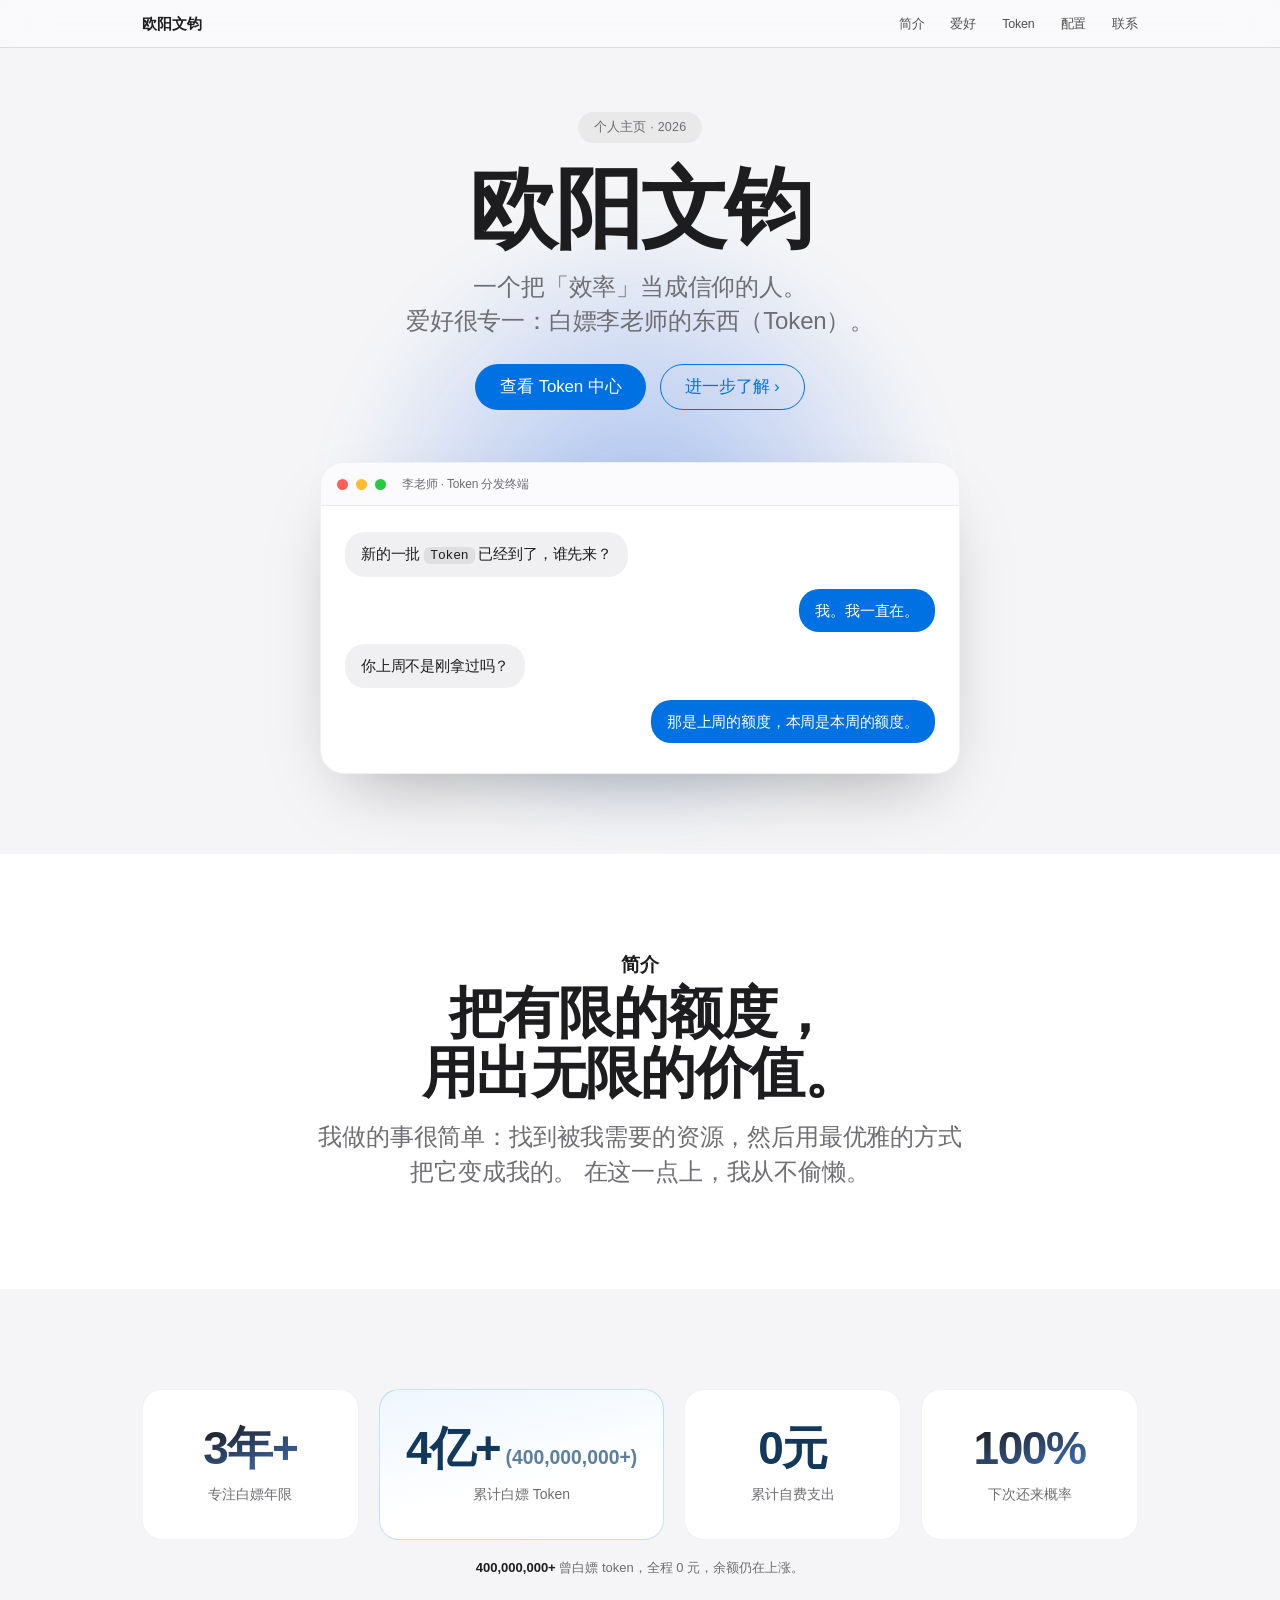
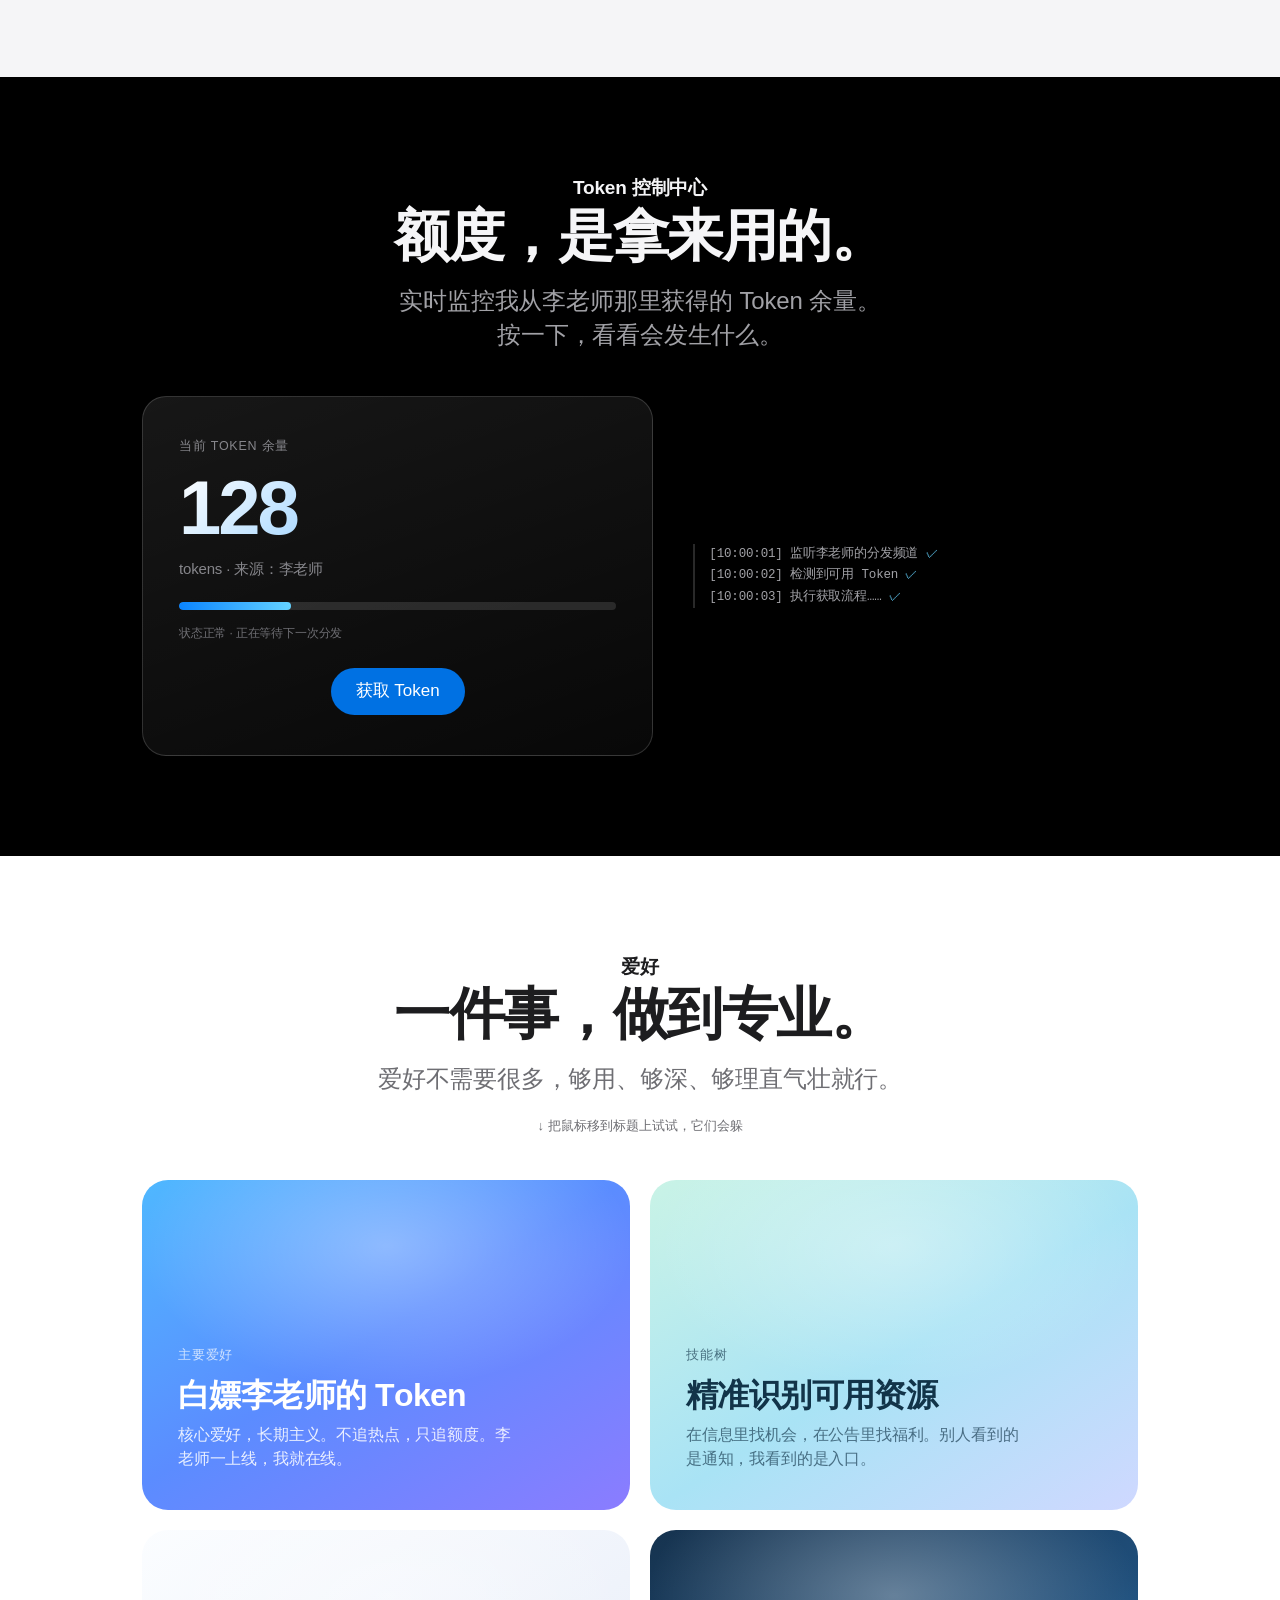
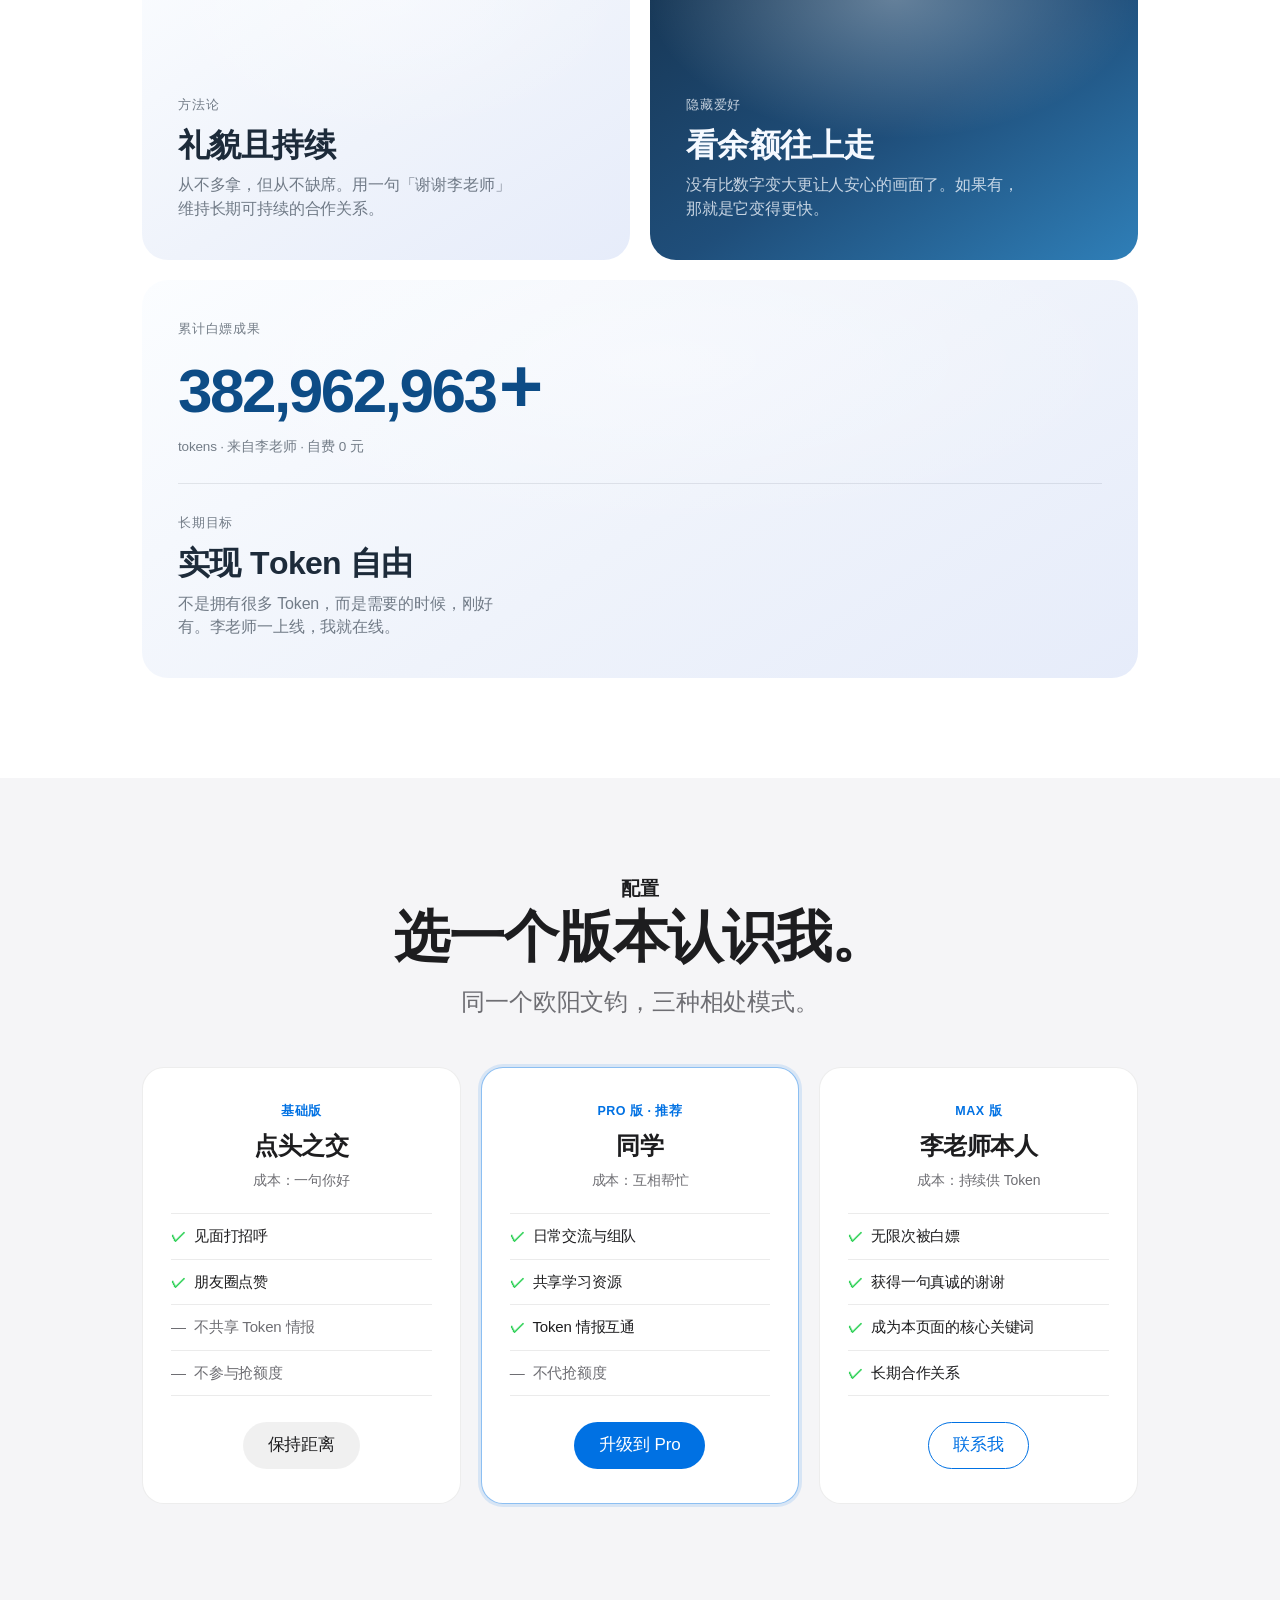
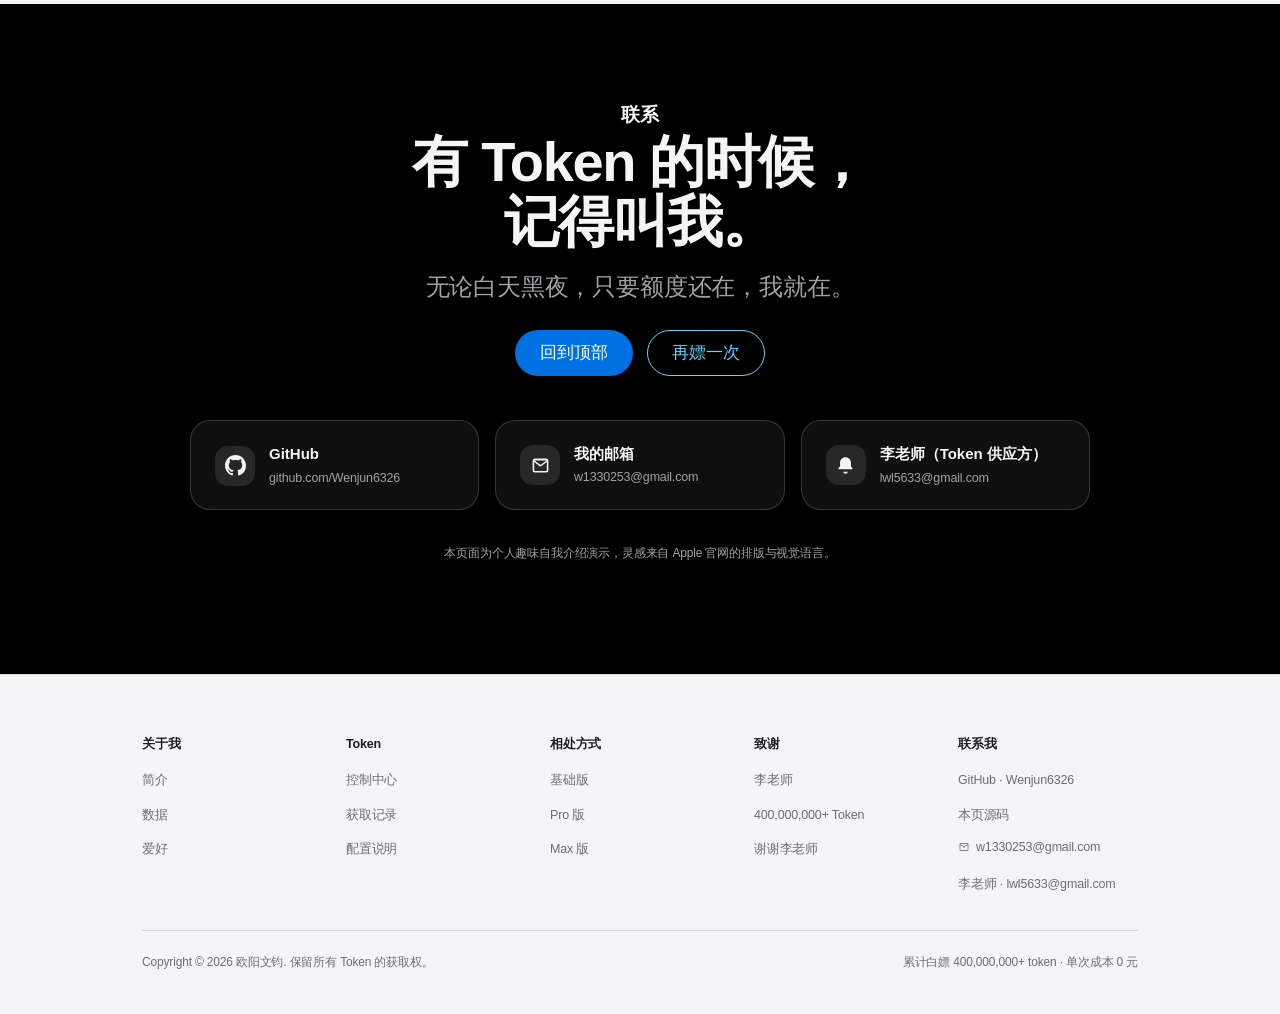
==== index.html @ 726acb56 "docs: 页脚补充本页源码链接" ====
<!DOCTYPE html>
<html lang="zh-CN">
<head>
<meta charset="UTF-8">
<meta name="viewport" content="width=device-width, initial-scale=1">
<meta name="theme-color" content="#000000">
<title>欧阳文钧 — 首页</title>
<style>
  :root{
    --ink:#1d1d1f;
    --ink-soft:#6e6e73;
    --paper:#fff;
    --paper-alt:#f5f5f7;
    --line:rgba(0,0,0,.12);
    --line-dark:rgba(255,255,255,.16);
    --accent:#0071e3;
    --accent-hover:#0077ed;
    --w:1040px;
    --ease:cubic-bezier(.22,.61,.36,1);
  }

  *{box-sizing:border-box;}
  html{-webkit-text-size-adjust:100%;scroll-behavior:smooth;scroll-padding-top:56px;}
  body{
    margin:0;
    background:var(--paper);
    color:var(--ink);
    font-family:-apple-system,BlinkMacSystemFont,"SF Pro Display","SF Pro Text","Helvetica Neue",
                "PingFang SC","Hiragino Sans GB","Microsoft YaHei",Arial,sans-serif;
    font-size:17px;
    line-height:1.5;
    letter-spacing:-.01em;
    -webkit-font-smoothing:antialiased;
    overflow-x:hidden;
  }
  img{max-width:100%;display:block;}
  a{color:inherit;text-decoration:none;}
  button{font:inherit;}

  /* ============ 导航 ============ */
  #nav{
    position:fixed;inset:0 0 auto 0;height:48px;z-index:80;
    background:rgba(251,251,253,.72);
    backdrop-filter:saturate(180%) blur(20px);
    -webkit-backdrop-filter:saturate(180%) blur(20px);
    border-bottom:1px solid var(--line);
  }
  #nav .inner{
    max-width:var(--w);height:48px;margin:0 auto;padding:0 22px;
    display:flex;align-items:center;gap:28px;
  }
  #nav .brand{font-size:15px;font-weight:600;letter-spacing:.01em;white-space:nowrap;}
  #nav .links{display:flex;gap:26px;margin-left:auto;}
  #nav .links a{
    font-size:12.5px;color:rgba(0,0,0,.8);opacity:.85;
    transition:color .3s var(--ease),opacity .3s var(--ease);
  }
  #nav .links a:hover{color:var(--accent);opacity:1;}
  @media (max-width:734px){ #nav .links{display:none;} }

  /* ============ 通用版式 ============ */
  .wrap{max-width:var(--w);margin:0 auto;padding:0 22px;}
  section{padding:100px 0;}
  .center{text-align:center;}
  .eyebrow{
    font-size:19px;font-weight:600;line-height:1.2;
    color:var(--ink);margin:0 0 6px;
  }
  h1.big{
    font-size:clamp(48px,9.5vw,88px);
    line-height:1.04;font-weight:700;letter-spacing:-.03em;
    margin:0 0 16px;
  }
  h2.big{
    font-size:clamp(32px,5vw,56px);
    line-height:1.07;font-weight:700;letter-spacing:-.025em;
    margin:0 0 18px;
  }
  h3.mid{
    font-size:clamp(24px,3.2vw,32px);
    line-height:1.15;font-weight:700;letter-spacing:-.02em;margin:0 0 12px;
  }
  .lead{font-size:clamp(19px,2.2vw,24px);line-height:1.42;color:var(--ink-soft);margin:0 auto;max-width:660px;font-weight:400;}
  .body-copy{font-size:17px;color:var(--ink-soft);max-width:660px;margin:0 auto;}
  .small{font-size:12px;color:var(--ink-soft);}

  .dark{
    background:#000;color:#f5f5f7;
  }
  .dark .lead,.dark .body-copy,.dark .small{color:#a1a1a6;}
  .dark .eyebrow{color:#f5f5f7;}

  /* ============ 按钮 ============ */
  .btns{display:flex;gap:14px;justify-content:center;flex-wrap:wrap;margin-top:26px;}
  .btn{
    display:inline-block;border-radius:980px;padding:12px 24px;
    font-size:17px;line-height:1.18;cursor:pointer;border:1px solid transparent;
    transition:background .3s var(--ease),color .3s var(--ease),border-color .3s var(--ease),transform .2s var(--ease);
  }
  .btn:active{transform:scale(.97);}
  .btn-solid{background:var(--accent);color:#fff;}
  .btn-solid:hover{background:var(--accent-hover);}
  .btn-ghost{background:transparent;color:var(--accent);border-color:var(--accent);}
  .btn-ghost:hover{background:var(--accent);color:#fff;}
  .btn-quiet{background:rgba(0,0,0,.06);color:var(--ink);}
  .btn-quiet:hover{background:rgba(0,0,0,.1);}

  .link-more{
    display:inline-flex;align-items:center;gap:6px;
    color:var(--accent);font-size:17px;margin-top:6px;
  }
  .link-more::after{content:"›";font-size:20px;line-height:1;transition:transform .3s var(--ease);}
  .link-more:hover{text-decoration:underline;}
  .link-more:hover::after{transform:translateX(4px);}

  /* ============ 首屏 ============ */
  #hero{
    padding:112px 0 0;background:var(--paper-alt);overflow:hidden;
  }
  #hero .stage{position:relative;padding-bottom:0;}
  #hero .orb{
    position:absolute;left:50%;top:62%;width:min(920px,135vw);aspect-ratio:1;
    transform:translate(-50%,-50%);pointer-events:none;
    background:
      radial-gradient(closest-side,rgba(0,113,227,.22),rgba(0,113,227,0) 68%),
      radial-gradient(closest-side,rgba(94,92,230,.18),rgba(94,92,230,0) 66%);
    filter:blur(22px);
    animation:drift 20s var(--ease) infinite alternate;
  }
  @keyframes drift{from{transform:translate(-50%,-50%) scale(1);}to{transform:translate(-45%,-56%) scale(1.14);}}
  #hero .stage > *:not(.orb){position:relative;}
  .name-tag{
    display:inline-block;border-radius:980px;padding:6px 16px;
    background:rgba(0,0,0,.05);color:var(--ink-soft);
    font-size:12.5px;letter-spacing:.02em;margin-bottom:20px;font-weight:500;
  }
  .token-pill{
    display:inline-flex;align-items:center;gap:8px;
    margin:0 0 30px;padding:8px 18px;border-radius:980px;
    background:rgba(0,0,0,.05);font-size:14px;color:var(--ink-soft);
  }
  .token-pill .dot{
    width:8px;height:8px;border-radius:50%;background:#30d158;
    box-shadow:0 0 0 4px rgba(48,209,88,.18);
  }
  #hero .device{
    max-width:640px;margin:52px auto 0;
  }
  .card{
    border-radius:24px;background:#fff;border:1px solid rgba(0,0,0,.06);
    box-shadow:0 30px 70px -30px rgba(0,0,0,.35);
    overflow:hidden;
  }
  .card .bar{
    display:flex;align-items:center;gap:8px;padding:12px 16px;
    border-bottom:1px solid rgba(0,0,0,.07);background:#fbfbfd;
  }
  .card .bar i{width:11px;height:11px;border-radius:50%;background:#e2e2e6;display:block;}
  .card .bar i:nth-child(1){background:#ff5f57;}
  .card .bar i:nth-child(2){background:#febc2e;}
  .card .bar i:nth-child(3){background:#28c840;}
  .card .bar span{margin-left:8px;font-size:12px;color:var(--ink-soft);}
  .card .body{padding:26px 24px 30px;min-height:190px;}
  .chat{display:flex;flex-direction:column;gap:12px;}
  .bubble{
    align-self:flex-start;max-width:82%;padding:11px 16px;border-radius:20px;
    background:#f0f0f3;font-size:15px;line-height:1.42;
  }
  .bubble.me{align-self:flex-end;background:var(--accent);color:#fff;}
  .bubble code{
    font-family:"SF Mono",ui-monospace,Menlo,Consolas,monospace;font-size:13px;
    background:rgba(0,0,0,.07);padding:1px 6px;border-radius:6px;
  }

  /* ============ 数据 ============ */
  #stats{background:var(--paper-alt);}
  .grid{display:grid;gap:20px;}
  .grid.g4{grid-template-columns:repeat(4,1fr);}
  .grid.g3{grid-template-columns:repeat(3,1fr);}
  .stat{
    background:#fff;border-radius:20px;padding:34px 26px;text-align:center;
    border:1px solid rgba(0,0,0,.05);
  }
  .stat b{
    display:block;font-size:clamp(34px,4.6vw,46px);line-height:1.05;white-space:nowrap;
    font-weight:700;letter-spacing:-.03em;margin-bottom:12px;
  }
  /* 单色：保证被拆分字符后依然可见 */
  .stat b.has-alt{color:#12385c;}
  .stat b.deep{color:#12385c;}
  .stat b em{font-size:.42em;font-style:normal;font-weight:600;color:#5c7f9e;letter-spacing:0;}
  /* 渐变文字：渐变必须落在真正承载文字的盒子上 */
  .stat b.grad{
    background:linear-gradient(160deg,#1d1d1f 15%,#3f6fb5 85%);
    -webkit-background-clip:text;background-clip:text;color:transparent;
  }
  .stat b.grad .magnet.ch{background:inherit;background-clip:inherit;-webkit-background-clip:inherit;}
  /* 重点数据卡：淡蓝底强调，呼应 Apple 的推荐位处理 */
  .stat.accent{
    background:linear-gradient(168deg,#eef6ff,#ffffff 62%);
    border-color:rgba(0,113,227,.2);
  }
  .stat .sub{display:block;font-size:12px;color:#8a9099;margin-top:7px;letter-spacing:0;}
  .stat span{font-size:14px;color:var(--ink-soft);letter-spacing:0;display:block;white-space:nowrap;}

  /* ============ Token 控制中心 ============ */
  #tokens{background:#000;color:#f5f5f7;}
  .token-board{
    display:grid;grid-template-columns:1.15fr 1fr;gap:40px;align-items:center;
    margin-top:44px;
  }
  .display{
    border-radius:24px;padding:40px 36px;
    background:linear-gradient(160deg,rgba(255,255,255,.09),rgba(255,255,255,.03));
    border:1px solid var(--line-dark);
    backdrop-filter:blur(12px);-webkit-backdrop-filter:blur(12px);
  }
  .display .label{font-size:12.5px;color:#86868b;letter-spacing:.06em;text-transform:uppercase;margin-bottom:14px;}
  .display .value{
    font-size:clamp(52px,8vw,76px);font-weight:700;line-height:1;letter-spacing:-.04em;
    font-variant-numeric:tabular-nums;
    background:linear-gradient(135deg,#fff,#7cc4ff 60%,#0a84ff);
    -webkit-background-clip:text;background-clip:text;color:transparent;
    transition:transform .25s var(--ease);
  }
  .display .value.pop{transform:scale(1.06);}
  .display .unit{font-size:15px;color:#86868b;margin-top:12px;}
  .meter{
    margin-top:22px;height:8px;border-radius:99px;background:rgba(255,255,255,.12);overflow:hidden;
  }
  .meter i{
    display:block;height:100%;width:62%;border-radius:99px;
    background:linear-gradient(90deg,#0a84ff,#64d2ff);
    transition:width .6s var(--ease);
  }
  .display .note{font-size:12px;color:#6e6e73;margin-top:14px;}
  .console{display:flex;flex-direction:column;gap:12px;}
  .log{
    font-family:"SF Mono",ui-monospace,Menlo,Consolas,monospace;
    font-size:12.5px;line-height:1.7;color:#a1a1a6;
    border-left:2px solid rgba(255,255,255,.16);padding-left:14px;
  }
  .log b{color:#64d2ff;font-weight:500;}
  #getToken{margin-top:26px;}

  /* ============ 爱好网格 ============ */
  .tiles{display:grid;grid-template-columns:repeat(2,1fr);gap:20px;margin-top:44px;}
  .tile{
    border-radius:26px;padding:40px 36px;min-height:330px;
    display:flex;flex-direction:column;justify-content:flex-end;
    position:relative;overflow:hidden;
    transition:transform .6s var(--ease),box-shadow .6s var(--ease),filter .6s var(--ease);
  }
  /* 柔光层：让渐变有空气感 */
  .tile::before{
    content:"";position:absolute;inset:-40% -20% auto -20%;height:120%;
    background:radial-gradient(closest-side,rgba(255,255,255,.65),rgba(255,255,255,0) 72%);
    opacity:.5;pointer-events:none;transition:opacity .6s var(--ease),transform .8s var(--ease);
  }
  .tile:hover{transform:translateY(-8px);box-shadow:0 30px 66px -36px rgba(0,0,0,.42);}
  .tile:hover::before{opacity:.78;transform:translateY(-4%) scale(1.05);}
  .tile > *{position:relative;z-index:1;}
  .tile .k{font-size:12.5px;letter-spacing:.06em;text-transform:uppercase;opacity:.72;margin-bottom:12px;}
  .tile p{margin:0;font-size:16px;line-height:1.45;opacity:.86;max-width:38ch;}
  .tile h3{margin-bottom:10px;}
  .tile.wide{grid-column:span 2;min-height:360px;}
  .wide-top{margin-bottom:30px;padding-bottom:26px;border-bottom:1px solid rgba(29,43,58,.1);}
  .w-label{font-size:12.5px;letter-spacing:.06em;text-transform:uppercase;opacity:.6;margin-bottom:10px;}
  .w-value{
    position:relative;
    font-size:clamp(40px,6vw,62px);font-weight:700;line-height:1.1;letter-spacing:-.04em;
    color:#0d4c86;
  }
  .w-value .digits{display:inline-block;white-space:nowrap;font-variant-numeric:tabular-nums;}
  .w-value em{font-size:.5em;font-style:normal;font-weight:600;color:#4a7fae;}
  .w-plus{
    display:inline-block;white-space:nowrap;
    margin-left:.05em;font-size:1.22em;line-height:1;
    transform-origin:50% 55%;will-change:transform,color;
  }
  /* 数字背后的蓝色渐变光晕 */
  .w-glow{
    position:absolute;left:73%;top:55%;width:500px;height:500px;z-index:-1;
    margin:-250px 0 0 -250px;border-radius:50%;pointer-events:none;opacity:0;
    background:radial-gradient(closest-side,rgba(10,132,255,.65),rgba(80,180,255,.28) 44%,rgba(120,200,255,0) 74%);
    filter:blur(9px);
  }
  .w-glow.on{animation:wGlow 1.5s var(--ease) forwards;}
  @keyframes wGlow{
    0%  {opacity:0;   transform:scale(.35);}
    30% {opacity:.95; transform:scale(1.04);}
    100%{opacity:0;   transform:scale(1.5);}
  }
  /* “+” 先着重放大，再回落 */
  .w-plus.pop{animation:wPop 1.15s cubic-bezier(.2,.9,.25,1) forwards;}
  @keyframes wPop{
    0%  {transform:scale(1)    rotate(0deg);  color:#0d4c86;}
    26% {transform:scale(1.78) rotate(7deg);  color:#0071e3;}
    58% {transform:scale(1.56) rotate(5deg);  color:#0071e3;}
    100%{transform:scale(1)    rotate(0deg);  color:#0d4c86;}
  }
  .w-unit{font-size:13.5px;opacity:.6;margin-top:12px;}

  /* 清新渐变：天空蓝 / 薄荷 / 晨雾 / 深海 */
  .t1{background:linear-gradient(148deg,#4fb8ff 0%,#5b8cff 48%,#8b7cff 100%);color:#fff;}
  .t2{background:linear-gradient(148deg,#c9f3e6 0%,#a9e3f5 52%,#cfd8ff 100%);color:#123449;}
  .t2 .k,.t2 p{opacity:.66;}
  .t3{background:linear-gradient(148deg,#fbfdff 0%,#eff3fb 55%,#e6ecfa 100%);color:#1d2b3a;}
  .t3 .k,.t3 p{opacity:.6;}
  .t4{background:linear-gradient(148deg,#16334f 0%,#1f4e7a 55%,#2f7fb8 100%);color:#f5f9ff;}
  .t4 .k,.t4 p{opacity:.78;}
  @media (max-width:834px){ .tiles{grid-template-columns:1fr;} .tile.wide{grid-column:span 1;} }

  /* ============ 文字磁吸交互 ============ */
  .magnet{
    display:inline-block;
    transition:transform .55s cubic-bezier(.18,.85,.28,1);
    will-change:transform;cursor:default;
  }
  .magnet.ch{
    display:inline-block;
    transition:transform .6s cubic-bezier(.2,.9,.3,1),color .3s var(--ease);
  }
  .magnet.ch.live{transition:transform .12s linear,color .3s var(--ease);}
  .magnet.ch.near{color:#0a84ff;text-shadow:0 0 22px rgba(10,132,255,.28);}
  .tile h3 .magnet.ch.near{color:inherit;text-shadow:0 2px 14px rgba(255,255,255,.5);}
  .stat b .magnet{display:inline-block;}
  .stat:hover{transform:translateY(-6px);}
  .stat{transition:transform .6s var(--ease),box-shadow .6s var(--ease);}
  .stat:hover{box-shadow:0 24px 50px -34px rgba(0,0,0,.36);}
  .stats-note{
    margin:18px 0 0;font-size:13px;color:var(--ink-soft);letter-spacing:0;
  }
  .stats-note b{color:var(--ink);font-weight:600;}
  .hint{
    margin:20px 0 0;font-size:13px;color:var(--ink-soft);opacity:.85;letter-spacing:0;
  }

  /* ============ 配置 / 规格 ============ */
  .model-grid{display:grid;grid-template-columns:repeat(3,1fr);gap:20px;margin-top:48px;}
  .model{
    background:#fff;border-radius:22px;padding:34px 28px;text-align:center;
    border:1px solid rgba(0,0,0,.07);
    transition:transform .45s var(--ease),box-shadow .45s var(--ease),border-color .45s var(--ease);
  }
  .model:hover{transform:translateY(-6px);box-shadow:0 30px 60px -34px rgba(0,0,0,.4);}
  .model.best{border-color:rgba(0,113,227,.45);box-shadow:0 0 0 3px rgba(0,113,227,.12);}
  .model .tagline{font-size:12.5px;color:var(--accent);font-weight:600;letter-spacing:.04em;text-transform:uppercase;margin-bottom:8px;}
  .model h3{font-size:24px;font-weight:700;letter-spacing:-.02em;margin:0 0 6px;}
  .model .price{font-size:14px;color:var(--ink-soft);margin-bottom:22px;}
  .model ul{list-style:none;margin:0 0 26px;padding:0;text-align:left;}
  .model li{
    font-size:15px;padding:11px 0;border-top:1px solid rgba(0,0,0,.08);color:var(--ink);
  }
  .model li:last-child{border-bottom:1px solid rgba(0,0,0,.08);}
  .model li.ok::before{content:"✓";color:#30d158;font-weight:700;margin-right:8px;}
  .model li.no{color:var(--ink-soft);}
  .model li.no::before{content:"—";margin-right:8px;color:var(--ink-soft);}
  @media (max-width:834px){
    .model-grid{grid-template-columns:1fr;}
    .grid.g4{grid-template-columns:repeat(2,1fr);}
    .grid.g3{grid-template-columns:1fr;}
    .token-board{grid-template-columns:1fr;}
  }
  @media (max-width:430px){
    .stat{padding:26px 14px;}
    .stat b{white-space:normal;font-size:clamp(28px,9vw,38px);}
    .stat b em{font-size:.5em;}
    .stat span{font-size:13px;white-space:normal;}
    .wide-top .w-value{font-size:34px;}
  }

  /* ============ 联系方式卡片 ============ */
  .contacts{
    display:grid;grid-template-columns:repeat(3,1fr);gap:16px;
    max-width:900px;margin:44px auto 0;
  }
  .c-card{
    display:flex;align-items:center;gap:14px;text-align:left;
    padding:22px 24px;border-radius:20px;
    background:rgba(255,255,255,.06);
    border:1px solid var(--line-dark);
    backdrop-filter:blur(12px);-webkit-backdrop-filter:blur(12px);
    transition:background .4s var(--ease),border-color .4s var(--ease),transform .4s var(--ease);
  }
  .c-card:hover{
    background:rgba(255,255,255,.11);border-color:rgba(100,210,255,.5);transform:translateY(-4px);
  }
  .c-card .ico{
    flex:0 0 40px;width:40px;height:40px;border-radius:13px;
    display:flex;align-items:center;justify-content:center;
    background:rgba(255,255,255,.1);
  }
  .c-card .ico svg{width:21px;height:21px;fill:#f5f5f7;}
  .c-card .txt{min-width:0;}
  .c-card .txt strong{display:block;font-size:15px;font-weight:600;color:#f5f5f7;letter-spacing:0;}
  .c-card .txt small{
    display:block;font-size:12.5px;color:#a1a1a6;margin-top:3px;
    overflow:hidden;text-overflow:ellipsis;white-space:nowrap;
  }
  @media (max-width:834px){ .contacts{grid-template-columns:1fr;} }

  /* ============ 页脚 ============ */
  footer{background:var(--paper-alt);padding:60px 0 44px;border-top:1px solid var(--line);}
  .foot-links{
    display:grid;grid-template-columns:repeat(5,1fr);gap:24px;
    padding-bottom:26px;border-bottom:1px solid var(--line);
  }
  .foot-links h4{font-size:12.5px;font-weight:600;margin:0 0 12px;color:var(--ink);}
  .foot-links ul{list-style:none;margin:0;padding:0;}
  .foot-links li{margin-bottom:9px;}
  .foot-links a{font-size:12.5px;color:var(--ink-soft);transition:color .25s var(--ease);}
  .foot-links a:hover{color:var(--accent);text-decoration:underline;}
  .mail-inline{
    display:inline-flex;align-items:center;gap:6px;white-space:nowrap;
  }
  .mail-inline .mi{
    width:12px;height:12px;flex:none;fill:currentColor;opacity:.85;
  }
  .foot-note{
    display:flex;justify-content:space-between;gap:16px;flex-wrap:wrap;
    padding-top:22px;font-size:12px;color:var(--ink-soft);
  }
  @media (max-width:900px){ .foot-links{grid-template-columns:repeat(2,1fr);} }

  /* ============ 滚动进场 ============ */
  .reveal{opacity:0;transform:translateY(28px);}
  .reveal.in{
    opacity:1;transform:none;
    transition:opacity .9s var(--ease),transform .9s var(--ease);
  }
  .reveal.d1.in{transition-delay:.08s;}
  .reveal.d2.in{transition-delay:.16s;}
  .reveal.d3.in{transition-delay:.24s;}

  @media (prefers-reduced-motion:reduce){
    .reveal{opacity:1 !important;transform:none !important;}
    #hero .orb{animation:none;}
    html{scroll-behavior:auto;}
  }
</style>
</head>
<body>

<nav id="nav">
  <div class="inner">
    <span class="brand">欧阳文钧</span>
    <div class="links">
      <a href="#intro">简介</a>
      <a href="#hobby">爱好</a>
      <a href="#tokens">Token</a>
      <a href="#models">配置</a>
      <a href="#contact">联系</a>
    </div>
  </div>
</nav>

<main>

  <!-- ================= 首屏 ================= -->
  <section id="hero">
    <div class="wrap stage">
      <div class="orb"></div>
      <div class="center">
        <span class="name-tag reveal">个人主页 · 2026</span>
        <h1 class="big reveal d1">欧阳文钧</h1>
        <p class="lead reveal d2">
          一个把「效率」当成信仰的人。<br>
          爱好很专一：白嫖李老师的东西（Token）。
        </p>
        <div class="btns reveal d3">
          <a class="btn btn-solid" href="#tokens">查看 Token 中心</a>
          <a class="btn btn-ghost" href="#intro">进一步了解 ›</a>
        </div>
      </div>

      <div class="device reveal d2">
        <div class="card">
          <div class="bar"><i></i><i></i><i></i><span>李老师 · Token 分发终端</span></div>
          <div class="body">
            <div class="chat">
              <div class="bubble">新的一批 <code>Token</code> 已经到了，谁先来？</div>
              <div class="bubble me">我。我一直在。</div>
              <div class="bubble">你上周不是刚拿过吗？</div>
              <div class="bubble me">那是上周的额度，本周是本周的额度。</div>
            </div>
          </div>
        </div>
      </div>
    </div>
    <div style="height:80px"></div>
  </section>

  <!-- ================= 简介 ================= -->
  <section id="intro">
    <div class="wrap center">
      <p class="eyebrow reveal">简介</p>
      <h2 class="big reveal d1">把有限的额度，<br>用出无限的价值。</h2>
      <p class="lead reveal d2">
        我做的事很简单：找到被我需要的资源，然后用最优雅的方式把它变成我的。
        在这一点上，我从不偷懒。
      </p>
    </div>
  </section>

  <!-- ================= 数据 ================= -->
  <section id="stats">
    <div class="wrap">
      <div class="grid g4">
        <div class="stat reveal">
          <b class="grad" data-count="3" data-suffix="年+" data-magnet>0</b>
          <span>专注白嫖年限</span>
        </div>
        <div class="stat accent reveal d1">
          <b class="has-alt" data-count="4" data-suffix="亿+" data-alt=" (400,000,000+)">0</b>
          <span>累计白嫖 Token</span>
        </div>
        <div class="stat reveal d2">
          <b class="deep" data-count="0" data-suffix="元">0</b>
          <span>累计自费支出</span>
        </div>
        <div class="stat reveal d3">
          <b class="grad" data-count="100" data-suffix="%">0</b>
          <span>下次还来概率</span>
        </div>
      </div>
      <p class="stats-note center reveal d2">
        <b id="statsNumber">400,000,000+</b> 曾白嫖 token，全程 0 元，余额仍在上涨。
      </p>
    </div>
  </section>

  <!-- ================= Token 中心 ================= -->
  <section id="tokens" class="dark">
    <div class="wrap">
      <div class="center">
        <p class="eyebrow reveal">Token 控制中心</p>
        <h2 class="big reveal d1">额度，是拿来用的。</h2>
        <p class="lead reveal d2">
          实时监控我从李老师那里获得的 Token 余量。<br>
          按一下，看看会发生什么。
        </p>
      </div>

      <div class="token-board">
        <div class="display reveal d1">
          <div class="label">当前 Token 余量</div>
          <div class="value" id="tokenValue">0</div>
          <div class="unit">tokens · 来源：李老师</div>
          <div class="meter"><i id="meterBar"></i></div>
          <div class="note" id="tokenNote">状态正常 · 正在等待下一次分发</div>
          <div class="center">
            <button class="btn btn-solid" id="getToken">获取 Token</button>
          </div>
        </div>

        <div class="console reveal d2">
          <div class="log" id="logLines">
            <div>[10:00:01] 监听李老师的分发频道 <b>✓</b></div>
            <div>[10:00:02] 检测到可用 Token <b>✓</b></div>
            <div>[10:00:03] 执行获取流程…… <b>✓</b></div>
          </div>
        </div>
      </div>
    </div>
  </section>

  <!-- ================= 爱好 ================= -->
  <section id="hobby">
    <div class="wrap">
      <div class="center">
        <p class="eyebrow reveal">爱好</p>
        <h2 class="big reveal d1">一件事，做到专业。</h2>
        <p class="lead reveal d2">爱好不需要很多，够用、够深、够理直气壮就行。</p>
        <p class="hint reveal d3">↓ 把鼠标移到标题上试试，它们会躲</p>
      </div>

      <div class="tiles">
        <article class="tile t1 reveal">
          <div class="k">主要爱好</div>
          <h3 class="mid"><span class="magnet" data-magnet>白嫖李老师的 Token</span></h3>
          <p>核心爱好，长期主义。不追热点，只追额度。李老师一上线，我就在线。</p>
        </article>
        <article class="tile t2 reveal d1">
          <div class="k">技能树</div>
          <h3 class="mid"><span class="magnet" data-magnet>精准识别可用资源</span></h3>
          <p>在信息里找机会，在公告里找福利。别人看到的是通知，我看到的是入口。</p>
        </article>
        <article class="tile t3 reveal d1">
          <div class="k">方法论</div>
          <h3 class="mid"><span class="magnet" data-magnet>礼貌且持续</span></h3>
          <p>从不多拿，但从不缺席。用一句「谢谢李老师」维持长期可持续的合作关系。</p>
        </article>
        <article class="tile t4 reveal d2">
          <div class="k">隐藏爱好</div>
          <h3 class="mid"><span class="magnet" data-magnet>看余额往上走</span></h3>
          <p>没有比数字变大更让人安心的画面了。如果有，那就是它变得更快。</p>
        </article>
        <article class="tile t3 wide reveal d3">
          <div class="wide-top">
            <div class="w-label">累计白嫖成果</div>
            <div class="w-value" id="bigNumber">
              <span class="w-glow" id="bigGlow" aria-hidden="true"></span>
              <span class="digits" id="bigDigits">400,000,000</span><span class="w-plus" id="bigPlus">+</span>
            </div>
            <div class="w-unit">tokens · 来自李老师 · 自费 0 元</div>
          </div>
          <div class="k">长期目标</div>
          <h3 class="mid"><span class="magnet" data-magnet>实现 Token 自由</span></h3>
          <p>不是拥有很多 Token，而是需要的时候，刚好有。李老师一上线，我就在线。</p>
        </article>
      </div>
    </div>
  </section>

  <!-- ================= 配置 ================= -->
  <section id="models" style="background:var(--paper-alt)">
    <div class="wrap">
      <div class="center">
        <p class="eyebrow reveal">配置</p>
        <h2 class="big reveal d1">选一个版本认识我。</h2>
        <p class="lead reveal d2">同一个欧阳文钧，三种相处模式。</p>
      </div>

      <div class="model-grid">
        <div class="model reveal">
          <div class="tagline">基础版</div>
          <h3>点头之交</h3>
          <div class="price">成本：一句你好</div>
          <ul>
            <li class="ok">见面打招呼</li>
            <li class="ok">朋友圈点赞</li>
            <li class="no">不共享 Token 情报</li>
            <li class="no">不参与抢额度</li>
          </ul>
          <a class="btn btn-quiet" href="#contact">保持距离</a>
        </div>

        <div class="model best reveal d1">
          <div class="tagline">Pro 版 · 推荐</div>
          <h3>同学</h3>
          <div class="price">成本：互相帮忙</div>
          <ul>
            <li class="ok">日常交流与组队</li>
            <li class="ok">共享学习资源</li>
            <li class="ok">Token 情报互通</li>
            <li class="no">不代抢额度</li>
          </ul>
          <a class="btn btn-solid" href="#contact">升级到 Pro</a>
        </div>

        <div class="model reveal d2">
          <div class="tagline">Max 版</div>
          <h3>李老师本人</h3>
          <div class="price">成本：持续供 Token</div>
          <ul>
            <li class="ok">无限次被白嫖</li>
            <li class="ok">获得一句真诚的谢谢</li>
            <li class="ok">成为本页面的核心关键词</li>
            <li class="ok">长期合作关系</li>
          </ul>
          <a class="btn btn-ghost" href="#contact">联系我</a>
        </div>
      </div>
    </div>
  </section>

  <!-- ================= 结尾 ================= -->
  <section id="contact" class="dark">
    <div class="wrap center">
      <p class="eyebrow reveal">联系</p>
      <h2 class="big reveal d1">有 Token 的时候，<br>记得叫我。</h2>
      <p class="lead reveal d2">
        无论白天黑夜，只要额度还在，我就在。
      </p>
      <div class="btns reveal d3">
        <a class="btn btn-solid" href="#hero">回到顶部</a>
        <button class="btn btn-ghost" id="getToken2" style="border-color:#64d2ff;color:#64d2ff">再嫖一次</button>
      </div>

      <div class="contacts">
        <a class="c-card reveal d1" href="https://github.com/Wenjun6326" target="_blank" rel="noopener noreferrer">
          <span class="ico">
            <svg viewBox="0 0 16 16" aria-hidden="true"><path d="M8 0C3.58 0 0 3.58 0 8c0 3.54 2.29 6.53 5.47 7.59.4.07.55-.17.55-.38 0-.19-.01-.82-.01-1.49-2.01.37-2.53-.49-2.69-.94-.09-.23-.48-.94-.82-1.13-.28-.15-.68-.52-.01-.53.63-.01 1.08.58 1.23.82.72 1.21 1.87.87 2.33.66.07-.52.28-.87.51-1.07-1.78-.2-3.64-.89-3.64-3.95 0-.87.31-1.59.82-2.15-.08-.2-.36-1.02.08-2.12 0 0 .67-.21 2.2.82.64-.18 1.32-.27 2-.27s1.36.09 2 .27c1.53-1.04 2.2-.82 2.2-.82.44 1.1.16 1.92.08 2.12.51.56.82 1.27.82 2.15 0 3.07-1.87 3.75-3.65 3.95.29.25.54.73.54 1.48 0 1.07-.01 1.93-.01 2.2 0 .21.15.46.55.38A8.01 8.01 0 0 0 16 8c0-4.42-3.58-8-8-8Z"/></svg>
          </span>
          <span class="txt">
            <strong>GitHub</strong>
            <small>github.com/Wenjun6326</small>
          </span>
        </a>

        <a class="c-card reveal d2" href="mailto:w1330253@gmail.com">
          <span class="ico">
            <svg viewBox="0 0 24 24" aria-hidden="true"><path d="M3 6.5A2.5 2.5 0 0 1 5.5 4h13A2.5 2.5 0 0 1 21 6.5v11a2.5 2.5 0 0 1-2.5 2.5h-13A2.5 2.5 0 0 1 3 17.5v-11Zm2.2-.3 6.8 5.1 6.8-5.1H5.2Zm13.8 1.9-6.2 4.65a1.5 1.5 0 0 1-1.8 0L4.8 8.1v9.4c0 .4.3.7.7.7h13c.4 0 .7-.3.7-.7V8.1Z"/></svg>
          </span>
          <span class="txt">
            <strong>我的邮箱</strong>
            <small>w1330253@gmail.com</small>
          </span>
        </a>

        <a class="c-card reveal d3" href="mailto:lwl5633@gmail.com">
          <span class="ico">
            <svg viewBox="0 0 24 24" aria-hidden="true"><path d="M12 2.6c-3.4 0-6.2 2.8-6.2 6.2v3.4c0 .6-.2 1.1-.6 1.5l-1 1.1c-.6.6-.1 1.6.7 1.6h14.2c.8 0 1.3-1 .7-1.6l-1-1.1c-.4-.4-.6-.9-.6-1.5V8.8c0-3.4-2.8-6.2-6.2-6.2Zm0 18.8a2.9 2.9 0 0 0 2.8-2.2H9.2A2.9 2.9 0 0 0 12 21.4Z"/></svg>
          </span>
          <span class="txt">
            <strong>李老师（Token 供应方）</strong>
            <small>lwl5633@gmail.com</small>
          </span>
        </a>
      </div>

      <p class="small reveal d3" style="margin-top:34px">
        本页面为个人趣味自我介绍演示，灵感来自 Apple 官网的排版与视觉语言。
      </p>
    </div>
  </section>

</main>

<footer>
  <div class="wrap">
    <div class="foot-links">
      <div>
        <h4>关于我</h4>
        <ul>
          <li><a href="#intro">简介</a></li>
          <li><a href="#stats">数据</a></li>
          <li><a href="#hobby">爱好</a></li>
        </ul>
      </div>
      <div>
        <h4>Token</h4>
        <ul>
          <li><a href="#tokens">控制中心</a></li>
          <li><a href="#tokens">获取记录</a></li>
          <li><a href="#models">配置说明</a></li>
        </ul>
      </div>
      <div>
        <h4>相处方式</h4>
        <ul>
          <li><a href="#models">基础版</a></li>
          <li><a href="#models">Pro 版</a></li>
          <li><a href="#models">Max 版</a></li>
        </ul>
      </div>
      <div>
        <h4>致谢</h4>
        <ul>
          <li><a href="#contact">李老师</a></li>
          <li><a href="#stats">400,000,000+ Token</a></li>
          <li><a href="#contact">谢谢李老师</a></li>
        </ul>
      </div>
      <div>
        <h4>联系我</h4>
        <ul>
          <li><a href="https://github.com/Wenjun6326" target="_blank" rel="noopener noreferrer">GitHub · Wenjun6326</a></li>
          <li><a href="https://github.com/Wenjun6326/wenjun6326.github.io" target="_blank" rel="noopener noreferrer">本页源码</a></li>
          <li><a class="mail-inline" href="mailto:w1330253@gmail.com">
            <svg class="mi" viewBox="0 0 24 24" aria-hidden="true"><path d="M3 6.5A2.5 2.5 0 0 1 5.5 4h13A2.5 2.5 0 0 1 21 6.5v11a2.5 2.5 0 0 1-2.5 2.5h-13A2.5 2.5 0 0 1 3 17.5v-11Zm2.2-.3 6.8 5.1 6.8-5.1H5.2Zm13.8 1.9-6.2 4.65a1.5 1.5 0 0 1-1.8 0L4.8 8.1v9.4c0 .4.3.7.7.7h13c.4 0 .7-.3.7-.7V8.1Z"/></svg>
            w1330253@gmail.com</a></li>
          <li><a href="#contact">李老师 · lwl5633@gmail.com</a></li>
        </ul>
      </div>
    </div>
    <div class="foot-note">
      <span>Copyright © 2026 欧阳文钧. 保留所有 Token 的获取权。</span>
      <span>累计白嫖 400,000,000+ token · 单次成本 0 元</span>
    </div>
  </div>
</footer>

<script>
(function(){
  "use strict";

  /* ---------- 滚动进场 ---------- */
  var reveals = document.querySelectorAll(".reveal");
  if ("IntersectionObserver" in window) {
    var io = new IntersectionObserver(function(entries){
      entries.forEach(function(e){
        if (e.isIntersecting) { e.target.classList.add("in"); io.unobserve(e.target); }
      });
    }, { threshold: 0.16, rootMargin: "0px 0px -8% 0px" });
    reveals.forEach(function(el){ io.observe(el); });
  } else {
    reveals.forEach(function(el){ el.classList.add("in"); });
  }

  /* ---------- 数字滚动 ---------- */
  function countUp(el){
    if (el.getAttribute("data-done")) return;
    el.setAttribute("data-done", "1");
    var target = parseFloat(el.getAttribute("data-count")) || 0;
    var suffix = el.getAttribute("data-suffix") || "";
    var alt    = el.getAttribute("data-alt");
    var dur = 1100, start = null;
    function finish(){
      if (alt) {
        el.textContent = target + suffix;
        var em = document.createElement("em");
        em.textContent = alt;
        el.appendChild(em);
      } else {
        el.textContent = target + suffix;
      }
    }
    function step(ts){
      if (start === null) start = ts;
      var p = Math.min((ts - start) / dur, 1);
      var eased = 1 - Math.pow(1 - p, 3);
      el.textContent = Math.round(target * eased) + suffix;
      if (p < 1) requestAnimationFrame(step);
      else finish();
    }
    requestAnimationFrame(step);
  }

  var counters = Array.prototype.slice.call(document.querySelectorAll("[data-count]"));

  /* 可见性兜底：任何触发时机下漏掉的元素都会被补上 */
  function sweep(){
    var vh = window.innerHeight || document.documentElement.clientHeight;
    counters = counters.filter(function(el){
      if (el.getAttribute("data-done")) return false;
      var r = el.getBoundingClientRect();
      if (r.top < vh * 0.92 && r.bottom > 0){ countUp(el); return false; }
      return true;
    });
  }

  if ("IntersectionObserver" in window) {
    var io2 = new IntersectionObserver(function(entries){
      entries.forEach(function(e){
        if (e.isIntersecting) { countUp(e.target); io2.unobserve(e.target); }
      });
    }, { threshold: 0.4 });
    counters.forEach(function(el){ io2.observe(el); });
  }
  window.addEventListener("scroll", sweep, { passive: true });
  window.addEventListener("resize", sweep);
  window.addEventListener("load", sweep);
  sweep();
  [600, 1800, 3200].forEach(function(t){ setTimeout(sweep, t); });

  /* ---------- 文字磁吸：鼠标靠近就排斥、移开回弹 ---------- */
  (function(){
    var targets = document.querySelectorAll("[data-magnet]");
    if (!targets.length) return;

    var RADIUS = 96;      /* 影响力半径 px */
    var PUSH   = 50;      /* 最大排斥位移 px */
    var SEG    = (typeof Intl !== "undefined" && Intl.Segmenter)
      ? new Intl.Segmenter("zh", { granularity: "grapheme" })
      : null;

    function toChars(text){
      if (SEG) {
        var out = [];
        var it = SEG.segment(text)[Symbol.iterator]();
        for (var r = it.next(); !r.done; r = it.next()) out.push(r.value.segment);
        return out;
      }
      return Array.from(text);
    }

    targets.forEach(function(root, ri){
      var text = (root.textContent || "").trim();
      if (!text) return;
      var label = root.closest("h3, b") || root;
      var chars = toChars(text);
      root.textContent = "";
      root.setAttribute("aria-label", text);

      var items = chars.map(function(c, i){
        var ch = document.createElement("span");
        ch.className = "magnet ch";
        ch.textContent = c;
        if (c === " ") ch.style.width = ".28em";
        /* 静止时严格对齐，不施加任何初始位移 */
        root.appendChild(ch);
        return { el: ch, ox: 0, oy: 0, x: 0, y: 0, vx: 0, vy: 0 };
      });

      var bounds = [], mx = 0, my = 0, active = false, raf = 0;

      function measure(){
        var br = label.getBoundingClientRect();
        var sx = window.pageXOffset, sy = window.pageYOffset;
        bounds = items.map(function(it){
          var r = it.el.getBoundingClientRect();
          return {
            x: r.left + sx + r.width / 2,
            y: r.top + sy + r.height / 2,
            w: r.width, h: r.height
          };
        });
      }

      function tick(){
        var busy = false;
        for (var i = 0; i < items.length; i++){
          var it = items[i], b = bounds[i];
          if (!b) continue;
          var tx = 0, ty = 0;
          if (active){
            var dx = b.x - mx, dy = b.y - my;
            var d = Math.sqrt(dx * dx + dy * dy);
            if (d < 0.0001) { dx = 0.7; dy = -0.7; d = 1; }
            if (d < RADIUS){
              var f = (1 - d / RADIUS);
              f = f * f * PUSH;
              tx = (dx / d) * f;
              ty = (dy / d) * f;
            }
          }
          it.vx = (it.vx + (tx - it.x) * 0.2) * 0.72;
          it.vy = (it.vy + (ty - it.y) * 0.2) * 0.72;
          it.x += it.vx;
          it.y += it.vy;
          it.el.style.transform = "translate3d(" + it.x.toFixed(2) + "px," + it.y.toFixed(2) + "px,0)";
          if (Math.abs(it.x) > 0.06 || Math.abs(it.y) > 0.06 ||
              Math.abs(it.vx) > 0.06 || Math.abs(it.vy) > 0.06) busy = true;
        }
        if (busy){ raf = requestAnimationFrame(tick); }
        else {
          raf = 0;
          items.forEach(function(it){
            it.x = it.y = it.vx = it.vy = 0;
            it.el.style.transform = "";
            it.el.classList.remove("live");
          });
        }
      }

      function wake(){
        items.forEach(function(it){ it.el.classList.add("live"); });
        if (!raf) raf = requestAnimationFrame(tick);
      }

      label.addEventListener("pointermove", function(e){
        if (e.pointerType === "touch") return;
        active = true;
        mx = e.pageX; my = e.pageY;
        wake();
      });

      label.addEventListener("pointerleave", function(){
        active = false;
        wake();
      });

      window.addEventListener("resize", function(){ measure(); });

      /* 字体加载完成后重新量一次基线 */
      measure();
      if (document.fonts && document.fonts.ready) {
        document.fonts.ready.then(function(){ requestAnimationFrame(measure); });
      }
      setTimeout(measure, 800);
      void ri;
    });
  })();

  /* ---------- 累计数字：从 380,000,000 滚到 400,000,000，再让 “+” 放大光晕 ---------- */
  (function(){
    var digits = document.getElementById("bigDigits");
    var plus   = document.getElementById("bigPlus");
    var glow   = document.getElementById("bigGlow");
    var box    = document.getElementById("bigNumber");
    if (!digits || !plus || !glow || !box) return;

    var FROM = 380000000, TO = 400000000, DUR = 2400;
    var played = false;

    function comma(n){ return n.toLocaleString("en-US"); }
    function ease(t){ return t < .5 ? 4 * t * t * t : 1 - Math.pow(-2 * t + 2, 3) / 2; }

    function pulse(){
      glow.classList.remove("on");
      plus.classList.remove("pop");
      void glow.offsetWidth;            /* 重置动画 */
      glow.classList.add("on");
      plus.classList.add("pop");
      digits.textContent = comma(TO);
      setTimeout(function(){
        glow.classList.remove("on");
        plus.classList.remove("pop");
      }, 1600);
    }

    function play(){
      if (played) return;
      played = true;
      if (window.matchMedia && window.matchMedia("(prefers-reduced-motion: reduce)").matches){
        digits.textContent = comma(TO);
        plus.classList.add("pop");
        setTimeout(function(){ plus.classList.remove("pop"); }, 1400);
        return;
      }
      var start = null;
      function frame(ts){
        if (start === null) start = ts;
        var p = Math.min((ts - start) / DUR, 1);
        digits.textContent = comma(Math.round(FROM + (TO - FROM) * ease(p)));
        if (p < 1) requestAnimationFrame(frame);
        else { digits.textContent = comma(TO); pulse(); }
      }
      requestAnimationFrame(frame);
    }

    if ("IntersectionObserver" in window) {
      var io = new IntersectionObserver(function(entries){
        entries.forEach(function(e){
          if (e.isIntersecting) { play(); io.unobserve(e.target); }
        });
      }, { threshold: 0.35 });
      io.observe(box);
    } else {
      play();
    }
    /* 兜底：滚动/尺寸变化时若已进入视口则补播 */
    function sweep(){
      if (played) return;
      var r = box.getBoundingClientRect();
      var vh = window.innerHeight || document.documentElement.clientHeight;
      if (r.top < vh * 0.92 && r.bottom > 0) play();
    }
    window.addEventListener("scroll", sweep, { passive: true });
    window.addEventListener("resize", sweep);
    setTimeout(sweep, 1500);
  })();

  /* ---------- Token 控制中心 ---------- */
  var valueEl = document.getElementById("tokenValue");
  var meterEl = document.getElementById("meterBar");
  var noteEl  = document.getElementById("tokenNote");
  var logEl   = document.getElementById("logLines");
  var btn1    = document.getElementById("getToken");
  var btn2    = document.getElementById("getToken2");

  var tokens = 128;
  var grabbed = 0;
  var notes = [
    "状态正常 · 正在等待下一次分发",
    "李老师刚刚上线了 · 机会窗口开启",
    "额度充足 · 建议继续保持礼貌",
    "检测到缓存中的 Token · 也许是上次剩的",
    "李老师看了你一眼 · 但没说不行",
    "已进入长期合作模式 · 谢谢李老师"
  ];

  function fmt(n){ return n.toLocaleString("en-US"); }

  /* 累计白嫖总量：与数据区联动 */
  var statsNumberEl = document.getElementById("statsNumber");
  var lifetime = 400000000;
  function renderLifetime(){
    if (!statsNumberEl) return;
    statsNumberEl.textContent = lifetime.toLocaleString("en-US") + "+";
  }

  function render(animate){
    valueEl.textContent = fmt(tokens);
    var pct = Math.max(6, Math.min(100, (tokens / 500) * 100));
    meterEl.style.width = pct + "%";
    if (animate) {
      valueEl.classList.add("pop");
      setTimeout(function(){ valueEl.classList.remove("pop"); }, 240);
    }
  }

  function addLog(text){
    var line = document.createElement("div");
    var d = new Date();
    var pad = function(v){ return v < 10 ? "0" + v : "" + v; };
    line.innerHTML = "[" + pad(d.getHours()) + ":" + pad(d.getMinutes()) + ":" + pad(d.getSeconds()) + "] " + text;
    logEl.appendChild(line);
    while (logEl.children.length > 6) logEl.removeChild(logEl.firstChild);
  }

  function grab(){
    var gain = 32 + Math.floor(Math.random() * 96);
    tokens += gain;
    grabbed++;
    lifetime += gain;
    render(true);
    renderLifetime();
    addLog("获取成功 · +" + fmt(gain) + " tokens <b>✓</b>");
    noteEl.textContent = notes[Math.min(grabbed, notes.length - 1)];
    if (btn1) {
      btn1.textContent = "再获取一次 (+" + fmt(gain) + ")";
      setTimeout(function(){ btn1.textContent = "获取 Token"; }, 1600);
    }
  }

  render(false);
  renderLifetime();
  if (btn1) btn1.addEventListener("click", grab);
  if (btn2) btn2.addEventListener("click", grab);
})();
</script>
</body>
</html>
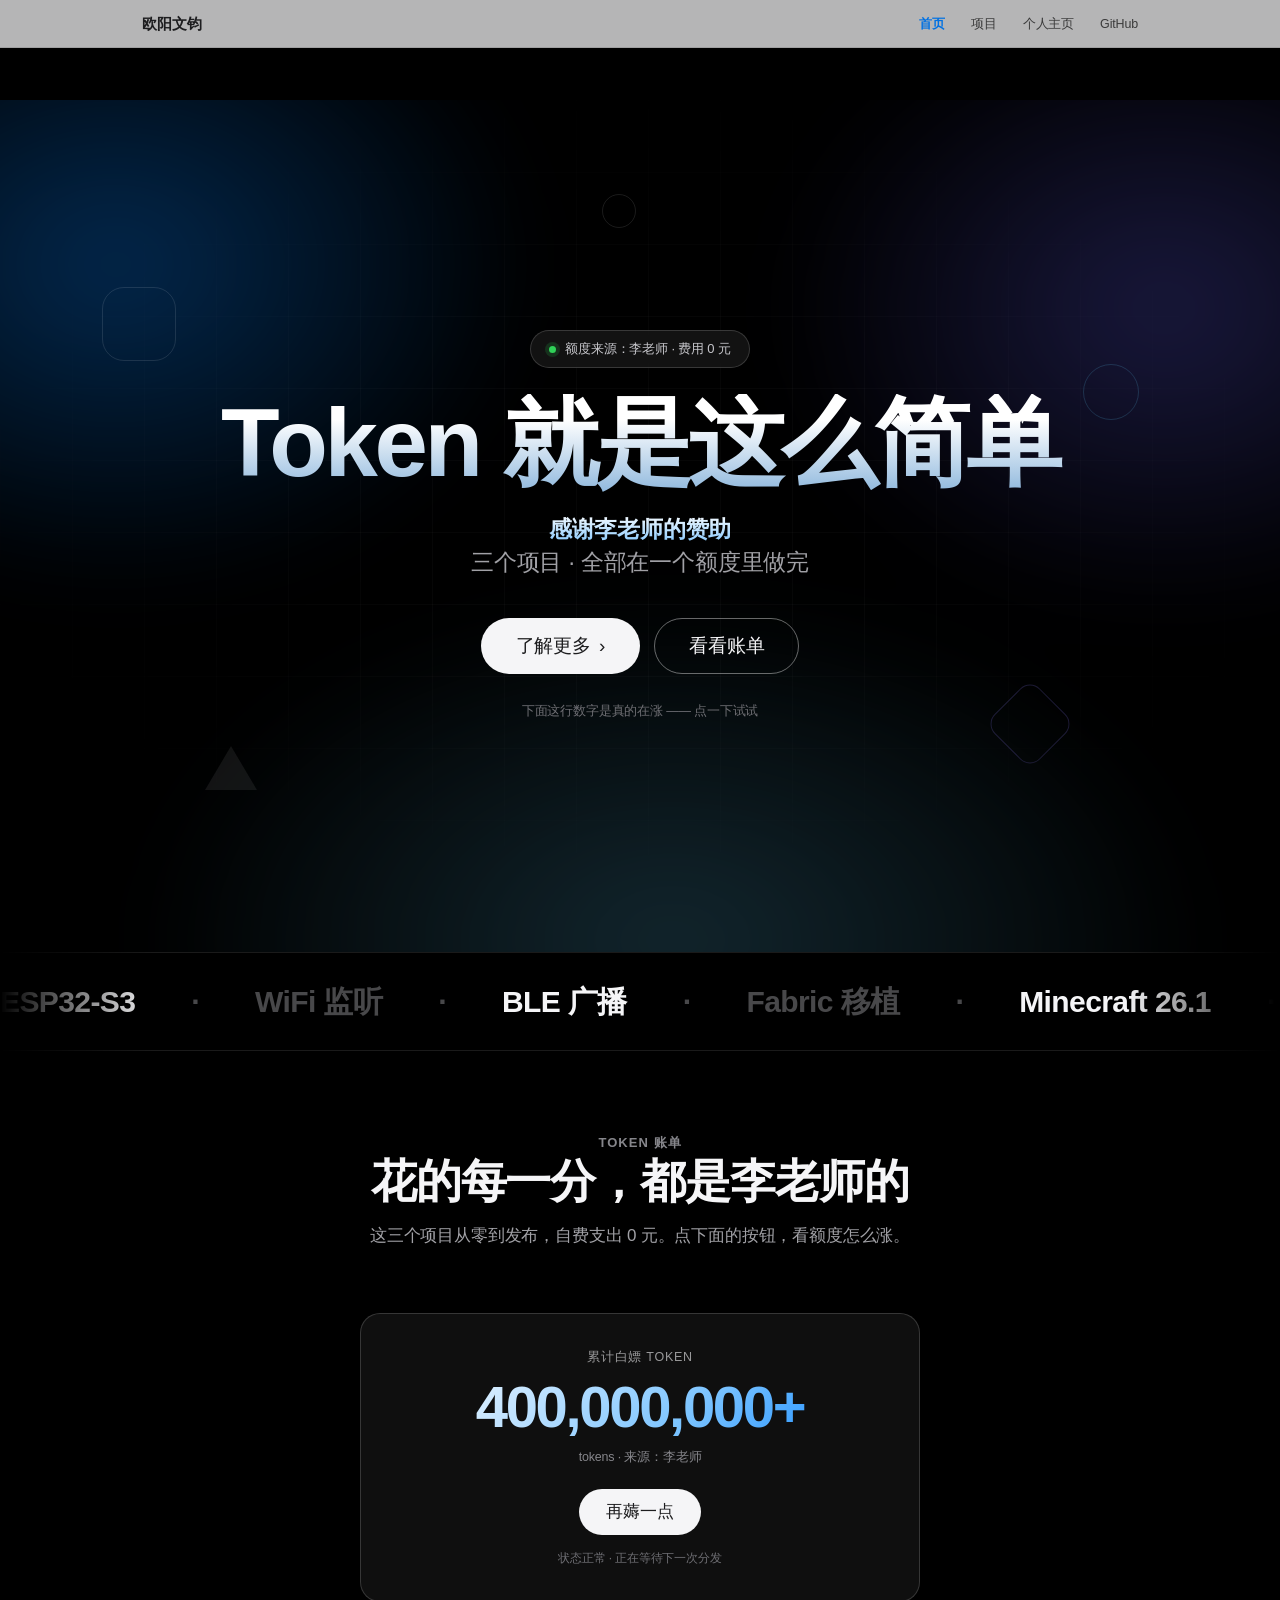
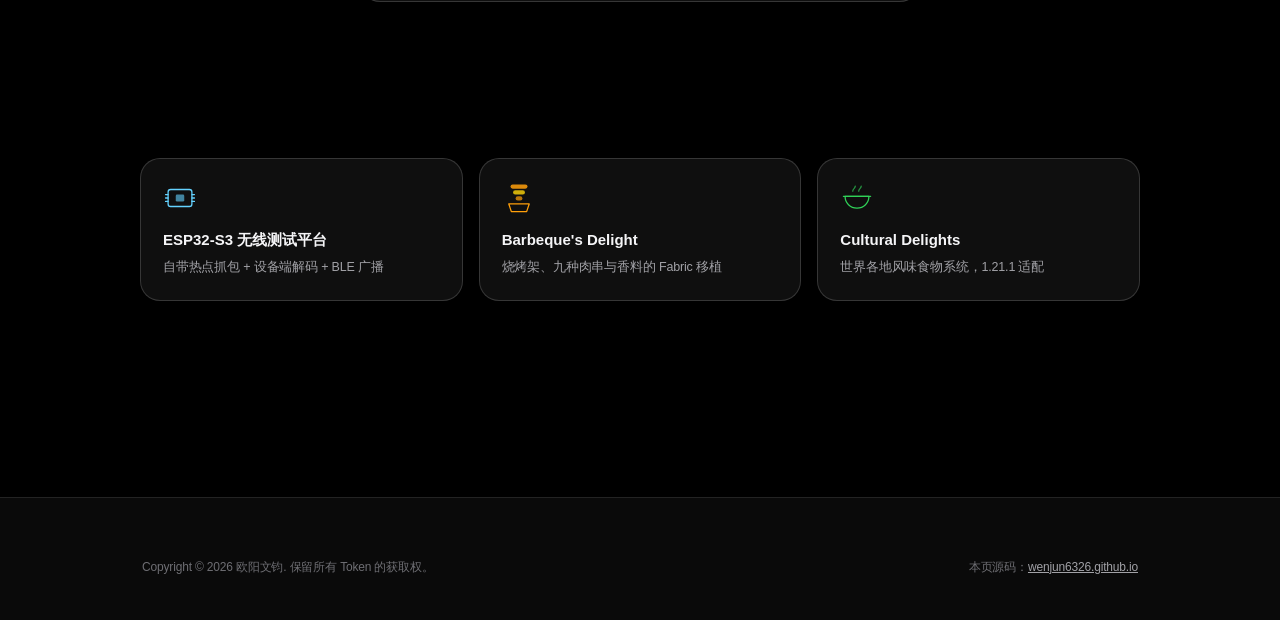
==== commit a66f83f0: "feat: 重构为多级页面站点（一级入口 + 项目页 + 个人主页） - 一级页面：Token 就是这么简单 / 感谢李老师的赞助 / 了解更多按钮 - 二级项目页：ESP32-S3 无线测试平台、B" ====
--- a/index.html
+++ b/index.html
@@ -4,1102 +4,183 @@
 <meta charset="UTF-8">
 <meta name="viewport" content="width=device-width, initial-scale=1">
 <meta name="theme-color" content="#000000">
-<title>欧阳文钧 — 首页</title>
-<style>
-  :root{
-    --ink:#1d1d1f;
-    --ink-soft:#6e6e73;
-    --paper:#fff;
-    --paper-alt:#f5f5f7;
-    --line:rgba(0,0,0,.12);
-    --line-dark:rgba(255,255,255,.16);
-    --accent:#0071e3;
-    --accent-hover:#0077ed;
-    --w:1040px;
-    --ease:cubic-bezier(.22,.61,.36,1);
-  }
-
-  *{box-sizing:border-box;}
-  html{-webkit-text-size-adjust:100%;scroll-behavior:smooth;scroll-padding-top:56px;}
-  body{
-    margin:0;
-    background:var(--paper);
-    color:var(--ink);
-    font-family:-apple-system,BlinkMacSystemFont,"SF Pro Display","SF Pro Text","Helvetica Neue",
-                "PingFang SC","Hiragino Sans GB","Microsoft YaHei",Arial,sans-serif;
-    font-size:17px;
-    line-height:1.5;
-    letter-spacing:-.01em;
-    -webkit-font-smoothing:antialiased;
-    overflow-x:hidden;
-  }
-  img{max-width:100%;display:block;}
-  a{color:inherit;text-decoration:none;}
-  button{font:inherit;}
-
-  /* ============ 导航 ============ */
-  #nav{
-    position:fixed;inset:0 0 auto 0;height:48px;z-index:80;
-    background:rgba(251,251,253,.72);
-    backdrop-filter:saturate(180%) blur(20px);
-    -webkit-backdrop-filter:saturate(180%) blur(20px);
-    border-bottom:1px solid var(--line);
-  }
-  #nav .inner{
-    max-width:var(--w);height:48px;margin:0 auto;padding:0 22px;
-    display:flex;align-items:center;gap:28px;
-  }
-  #nav .brand{font-size:15px;font-weight:600;letter-spacing:.01em;white-space:nowrap;}
-  #nav .links{display:flex;gap:26px;margin-left:auto;}
-  #nav .links a{
-    font-size:12.5px;color:rgba(0,0,0,.8);opacity:.85;
-    transition:color .3s var(--ease),opacity .3s var(--ease);
-  }
-  #nav .links a:hover{color:var(--accent);opacity:1;}
-  @media (max-width:734px){ #nav .links{display:none;} }
-
-  /* ============ 通用版式 ============ */
-  .wrap{max-width:var(--w);margin:0 auto;padding:0 22px;}
-  section{padding:100px 0;}
-  .center{text-align:center;}
-  .eyebrow{
-    font-size:19px;font-weight:600;line-height:1.2;
-    color:var(--ink);margin:0 0 6px;
-  }
-  h1.big{
-    font-size:clamp(48px,9.5vw,88px);
-    line-height:1.04;font-weight:700;letter-spacing:-.03em;
-    margin:0 0 16px;
-  }
-  h2.big{
-    font-size:clamp(32px,5vw,56px);
-    line-height:1.07;font-weight:700;letter-spacing:-.025em;
-    margin:0 0 18px;
-  }
-  h3.mid{
-    font-size:clamp(24px,3.2vw,32px);
-    line-height:1.15;font-weight:700;letter-spacing:-.02em;margin:0 0 12px;
-  }
-  .lead{font-size:clamp(19px,2.2vw,24px);line-height:1.42;color:var(--ink-soft);margin:0 auto;max-width:660px;font-weight:400;}
-  .body-copy{font-size:17px;color:var(--ink-soft);max-width:660px;margin:0 auto;}
-  .small{font-size:12px;color:var(--ink-soft);}
-
-  .dark{
-    background:#000;color:#f5f5f7;
-  }
-  .dark .lead,.dark .body-copy,.dark .small{color:#a1a1a6;}
-  .dark .eyebrow{color:#f5f5f7;}
-
-  /* ============ 按钮 ============ */
-  .btns{display:flex;gap:14px;justify-content:center;flex-wrap:wrap;margin-top:26px;}
-  .btn{
-    display:inline-block;border-radius:980px;padding:12px 24px;
-    font-size:17px;line-height:1.18;cursor:pointer;border:1px solid transparent;
-    transition:background .3s var(--ease),color .3s var(--ease),border-color .3s var(--ease),transform .2s var(--ease);
-  }
-  .btn:active{transform:scale(.97);}
-  .btn-solid{background:var(--accent);color:#fff;}
-  .btn-solid:hover{background:var(--accent-hover);}
-  .btn-ghost{background:transparent;color:var(--accent);border-color:var(--accent);}
-  .btn-ghost:hover{background:var(--accent);color:#fff;}
-  .btn-quiet{background:rgba(0,0,0,.06);color:var(--ink);}
-  .btn-quiet:hover{background:rgba(0,0,0,.1);}
-
-  .link-more{
-    display:inline-flex;align-items:center;gap:6px;
-    color:var(--accent);font-size:17px;margin-top:6px;
-  }
-  .link-more::after{content:"›";font-size:20px;line-height:1;transition:transform .3s var(--ease);}
-  .link-more:hover{text-decoration:underline;}
-  .link-more:hover::after{transform:translateX(4px);}
-
-  /* ============ 首屏 ============ */
-  #hero{
-    padding:112px 0 0;background:var(--paper-alt);overflow:hidden;
-  }
-  #hero .stage{position:relative;padding-bottom:0;}
-  #hero .orb{
-    position:absolute;left:50%;top:62%;width:min(920px,135vw);aspect-ratio:1;
-    transform:translate(-50%,-50%);pointer-events:none;
-    background:
-      radial-gradient(closest-side,rgba(0,113,227,.22),rgba(0,113,227,0) 68%),
-      radial-gradient(closest-side,rgba(94,92,230,.18),rgba(94,92,230,0) 66%);
-    filter:blur(22px);
-    animation:drift 20s var(--ease) infinite alternate;
-  }
-  @keyframes drift{from{transform:translate(-50%,-50%) scale(1);}to{transform:translate(-45%,-56%) scale(1.14);}}
-  #hero .stage > *:not(.orb){position:relative;}
-  .name-tag{
-    display:inline-block;border-radius:980px;padding:6px 16px;
-    background:rgba(0,0,0,.05);color:var(--ink-soft);
-    font-size:12.5px;letter-spacing:.02em;margin-bottom:20px;font-weight:500;
-  }
-  .token-pill{
-    display:inline-flex;align-items:center;gap:8px;
-    margin:0 0 30px;padding:8px 18px;border-radius:980px;
-    background:rgba(0,0,0,.05);font-size:14px;color:var(--ink-soft);
-  }
-  .token-pill .dot{
-    width:8px;height:8px;border-radius:50%;background:#30d158;
-    box-shadow:0 0 0 4px rgba(48,209,88,.18);
-  }
-  #hero .device{
-    max-width:640px;margin:52px auto 0;
-  }
-  .card{
-    border-radius:24px;background:#fff;border:1px solid rgba(0,0,0,.06);
-    box-shadow:0 30px 70px -30px rgba(0,0,0,.35);
-    overflow:hidden;
-  }
-  .card .bar{
-    display:flex;align-items:center;gap:8px;padding:12px 16px;
-    border-bottom:1px solid rgba(0,0,0,.07);background:#fbfbfd;
-  }
-  .card .bar i{width:11px;height:11px;border-radius:50%;background:#e2e2e6;display:block;}
-  .card .bar i:nth-child(1){background:#ff5f57;}
-  .card .bar i:nth-child(2){background:#febc2e;}
-  .card .bar i:nth-child(3){background:#28c840;}
-  .card .bar span{margin-left:8px;font-size:12px;color:var(--ink-soft);}
-  .card .body{padding:26px 24px 30px;min-height:190px;}
-  .chat{display:flex;flex-direction:column;gap:12px;}
-  .bubble{
-    align-self:flex-start;max-width:82%;padding:11px 16px;border-radius:20px;
-    background:#f0f0f3;font-size:15px;line-height:1.42;
-  }
-  .bubble.me{align-self:flex-end;background:var(--accent);color:#fff;}
-  .bubble code{
-    font-family:"SF Mono",ui-monospace,Menlo,Consolas,monospace;font-size:13px;
-    background:rgba(0,0,0,.07);padding:1px 6px;border-radius:6px;
-  }
-
-  /* ============ 数据 ============ */
-  #stats{background:var(--paper-alt);}
-  .grid{display:grid;gap:20px;}
-  .grid.g4{grid-template-columns:repeat(4,1fr);}
-  .grid.g3{grid-template-columns:repeat(3,1fr);}
-  .stat{
-    background:#fff;border-radius:20px;padding:34px 26px;text-align:center;
-    border:1px solid rgba(0,0,0,.05);
-  }
-  .stat b{
-    display:block;font-size:clamp(34px,4.6vw,46px);line-height:1.05;white-space:nowrap;
-    font-weight:700;letter-spacing:-.03em;margin-bottom:12px;
-  }
-  /* 单色：保证被拆分字符后依然可见 */
-  .stat b.has-alt{color:#12385c;}
-  .stat b.deep{color:#12385c;}
-  .stat b em{font-size:.42em;font-style:normal;font-weight:600;color:#5c7f9e;letter-spacing:0;}
-  /* 渐变文字：渐变必须落在真正承载文字的盒子上 */
-  .stat b.grad{
-    background:linear-gradient(160deg,#1d1d1f 15%,#3f6fb5 85%);
-    -webkit-background-clip:text;background-clip:text;color:transparent;
-  }
-  .stat b.grad .magnet.ch{background:inherit;background-clip:inherit;-webkit-background-clip:inherit;}
-  /* 重点数据卡：淡蓝底强调，呼应 Apple 的推荐位处理 */
-  .stat.accent{
-    background:linear-gradient(168deg,#eef6ff,#ffffff 62%);
-    border-color:rgba(0,113,227,.2);
-  }
-  .stat .sub{display:block;font-size:12px;color:#8a9099;margin-top:7px;letter-spacing:0;}
-  .stat span{font-size:14px;color:var(--ink-soft);letter-spacing:0;display:block;white-space:nowrap;}
-
-  /* ============ Token 控制中心 ============ */
-  #tokens{background:#000;color:#f5f5f7;}
-  .token-board{
-    display:grid;grid-template-columns:1.15fr 1fr;gap:40px;align-items:center;
-    margin-top:44px;
-  }
-  .display{
-    border-radius:24px;padding:40px 36px;
-    background:linear-gradient(160deg,rgba(255,255,255,.09),rgba(255,255,255,.03));
-    border:1px solid var(--line-dark);
-    backdrop-filter:blur(12px);-webkit-backdrop-filter:blur(12px);
-  }
-  .display .label{font-size:12.5px;color:#86868b;letter-spacing:.06em;text-transform:uppercase;margin-bottom:14px;}
-  .display .value{
-    font-size:clamp(52px,8vw,76px);font-weight:700;line-height:1;letter-spacing:-.04em;
-    font-variant-numeric:tabular-nums;
-    background:linear-gradient(135deg,#fff,#7cc4ff 60%,#0a84ff);
-    -webkit-background-clip:text;background-clip:text;color:transparent;
-    transition:transform .25s var(--ease);
-  }
-  .display .value.pop{transform:scale(1.06);}
-  .display .unit{font-size:15px;color:#86868b;margin-top:12px;}
-  .meter{
-    margin-top:22px;height:8px;border-radius:99px;background:rgba(255,255,255,.12);overflow:hidden;
-  }
-  .meter i{
-    display:block;height:100%;width:62%;border-radius:99px;
-    background:linear-gradient(90deg,#0a84ff,#64d2ff);
-    transition:width .6s var(--ease);
-  }
-  .display .note{font-size:12px;color:#6e6e73;margin-top:14px;}
-  .console{display:flex;flex-direction:column;gap:12px;}
-  .log{
-    font-family:"SF Mono",ui-monospace,Menlo,Consolas,monospace;
-    font-size:12.5px;line-height:1.7;color:#a1a1a6;
-    border-left:2px solid rgba(255,255,255,.16);padding-left:14px;
-  }
-  .log b{color:#64d2ff;font-weight:500;}
-  #getToken{margin-top:26px;}
-
-  /* ============ 爱好网格 ============ */
-  .tiles{display:grid;grid-template-columns:repeat(2,1fr);gap:20px;margin-top:44px;}
-  .tile{
-    border-radius:26px;padding:40px 36px;min-height:330px;
-    display:flex;flex-direction:column;justify-content:flex-end;
-    position:relative;overflow:hidden;
-    transition:transform .6s var(--ease),box-shadow .6s var(--ease),filter .6s var(--ease);
-  }
-  /* 柔光层：让渐变有空气感 */
-  .tile::before{
-    content:"";position:absolute;inset:-40% -20% auto -20%;height:120%;
-    background:radial-gradient(closest-side,rgba(255,255,255,.65),rgba(255,255,255,0) 72%);
-    opacity:.5;pointer-events:none;transition:opacity .6s var(--ease),transform .8s var(--ease);
-  }
-  .tile:hover{transform:translateY(-8px);box-shadow:0 30px 66px -36px rgba(0,0,0,.42);}
-  .tile:hover::before{opacity:.78;transform:translateY(-4%) scale(1.05);}
-  .tile > *{position:relative;z-index:1;}
-  .tile .k{font-size:12.5px;letter-spacing:.06em;text-transform:uppercase;opacity:.72;margin-bottom:12px;}
-  .tile p{margin:0;font-size:16px;line-height:1.45;opacity:.86;max-width:38ch;}
-  .tile h3{margin-bottom:10px;}
-  .tile.wide{grid-column:span 2;min-height:360px;}
-  .wide-top{margin-bottom:30px;padding-bottom:26px;border-bottom:1px solid rgba(29,43,58,.1);}
-  .w-label{font-size:12.5px;letter-spacing:.06em;text-transform:uppercase;opacity:.6;margin-bottom:10px;}
-  .w-value{
-    position:relative;
-    font-size:clamp(40px,6vw,62px);font-weight:700;line-height:1.1;letter-spacing:-.04em;
-    color:#0d4c86;
-  }
-  .w-value .digits{display:inline-block;white-space:nowrap;font-variant-numeric:tabular-nums;}
-  .w-value em{font-size:.5em;font-style:normal;font-weight:600;color:#4a7fae;}
-  .w-plus{
-    display:inline-block;white-space:nowrap;
-    margin-left:.05em;font-size:1.22em;line-height:1;
-    transform-origin:50% 55%;will-change:transform,color;
-  }
-  /* 数字背后的蓝色渐变光晕 */
-  .w-glow{
-    position:absolute;left:73%;top:55%;width:500px;height:500px;z-index:-1;
-    margin:-250px 0 0 -250px;border-radius:50%;pointer-events:none;opacity:0;
-    background:radial-gradient(closest-side,rgba(10,132,255,.65),rgba(80,180,255,.28) 44%,rgba(120,200,255,0) 74%);
-    filter:blur(9px);
-  }
-  .w-glow.on{animation:wGlow 1.5s var(--ease) forwards;}
-  @keyframes wGlow{
-    0%  {opacity:0;   transform:scale(.35);}
-    30% {opacity:.95; transform:scale(1.04);}
-    100%{opacity:0;   transform:scale(1.5);}
-  }
-  /* “+” 先着重放大，再回落 */
-  .w-plus.pop{animation:wPop 1.15s cubic-bezier(.2,.9,.25,1) forwards;}
-  @keyframes wPop{
-    0%  {transform:scale(1)    rotate(0deg);  color:#0d4c86;}
-    26% {transform:scale(1.78) rotate(7deg);  color:#0071e3;}
-    58% {transform:scale(1.56) rotate(5deg);  color:#0071e3;}
-    100%{transform:scale(1)    rotate(0deg);  color:#0d4c86;}
-  }
-  .w-unit{font-size:13.5px;opacity:.6;margin-top:12px;}
-
-  /* 清新渐变：天空蓝 / 薄荷 / 晨雾 / 深海 */
-  .t1{background:linear-gradient(148deg,#4fb8ff 0%,#5b8cff 48%,#8b7cff 100%);color:#fff;}
-  .t2{background:linear-gradient(148deg,#c9f3e6 0%,#a9e3f5 52%,#cfd8ff 100%);color:#123449;}
-  .t2 .k,.t2 p{opacity:.66;}
-  .t3{background:linear-gradient(148deg,#fbfdff 0%,#eff3fb 55%,#e6ecfa 100%);color:#1d2b3a;}
-  .t3 .k,.t3 p{opacity:.6;}
-  .t4{background:linear-gradient(148deg,#16334f 0%,#1f4e7a 55%,#2f7fb8 100%);color:#f5f9ff;}
-  .t4 .k,.t4 p{opacity:.78;}
-  @media (max-width:834px){ .tiles{grid-template-columns:1fr;} .tile.wide{grid-column:span 1;} }
-
-  /* ============ 文字磁吸交互 ============ */
-  .magnet{
-    display:inline-block;
-    transition:transform .55s cubic-bezier(.18,.85,.28,1);
-    will-change:transform;cursor:default;
-  }
-  .magnet.ch{
-    display:inline-block;
-    transition:transform .6s cubic-bezier(.2,.9,.3,1),color .3s var(--ease);
-  }
-  .magnet.ch.live{transition:transform .12s linear,color .3s var(--ease);}
-  .magnet.ch.near{color:#0a84ff;text-shadow:0 0 22px rgba(10,132,255,.28);}
-  .tile h3 .magnet.ch.near{color:inherit;text-shadow:0 2px 14px rgba(255,255,255,.5);}
-  .stat b .magnet{display:inline-block;}
-  .stat:hover{transform:translateY(-6px);}
-  .stat{transition:transform .6s var(--ease),box-shadow .6s var(--ease);}
-  .stat:hover{box-shadow:0 24px 50px -34px rgba(0,0,0,.36);}
-  .stats-note{
-    margin:18px 0 0;font-size:13px;color:var(--ink-soft);letter-spacing:0;
-  }
-  .stats-note b{color:var(--ink);font-weight:600;}
-  .hint{
-    margin:20px 0 0;font-size:13px;color:var(--ink-soft);opacity:.85;letter-spacing:0;
-  }
-
-  /* ============ 配置 / 规格 ============ */
-  .model-grid{display:grid;grid-template-columns:repeat(3,1fr);gap:20px;margin-top:48px;}
-  .model{
-    background:#fff;border-radius:22px;padding:34px 28px;text-align:center;
-    border:1px solid rgba(0,0,0,.07);
-    transition:transform .45s var(--ease),box-shadow .45s var(--ease),border-color .45s var(--ease);
-  }
-  .model:hover{transform:translateY(-6px);box-shadow:0 30px 60px -34px rgba(0,0,0,.4);}
-  .model.best{border-color:rgba(0,113,227,.45);box-shadow:0 0 0 3px rgba(0,113,227,.12);}
-  .model .tagline{font-size:12.5px;color:var(--accent);font-weight:600;letter-spacing:.04em;text-transform:uppercase;margin-bottom:8px;}
-  .model h3{font-size:24px;font-weight:700;letter-spacing:-.02em;margin:0 0 6px;}
-  .model .price{font-size:14px;color:var(--ink-soft);margin-bottom:22px;}
-  .model ul{list-style:none;margin:0 0 26px;padding:0;text-align:left;}
-  .model li{
-    font-size:15px;padding:11px 0;border-top:1px solid rgba(0,0,0,.08);color:var(--ink);
-  }
-  .model li:last-child{border-bottom:1px solid rgba(0,0,0,.08);}
-  .model li.ok::before{content:"✓";color:#30d158;font-weight:700;margin-right:8px;}
-  .model li.no{color:var(--ink-soft);}
-  .model li.no::before{content:"—";margin-right:8px;color:var(--ink-soft);}
-  @media (max-width:834px){
-    .model-grid{grid-template-columns:1fr;}
-    .grid.g4{grid-template-columns:repeat(2,1fr);}
-    .grid.g3{grid-template-columns:1fr;}
-    .token-board{grid-template-columns:1fr;}
-  }
-  @media (max-width:430px){
-    .stat{padding:26px 14px;}
-    .stat b{white-space:normal;font-size:clamp(28px,9vw,38px);}
-    .stat b em{font-size:.5em;}
-    .stat span{font-size:13px;white-space:normal;}
-    .wide-top .w-value{font-size:34px;}
-  }
-
-  /* ============ 联系方式卡片 ============ */
-  .contacts{
-    display:grid;grid-template-columns:repeat(3,1fr);gap:16px;
-    max-width:900px;margin:44px auto 0;
-  }
-  .c-card{
-    display:flex;align-items:center;gap:14px;text-align:left;
-    padding:22px 24px;border-radius:20px;
-    background:rgba(255,255,255,.06);
-    border:1px solid var(--line-dark);
-    backdrop-filter:blur(12px);-webkit-backdrop-filter:blur(12px);
-    transition:background .4s var(--ease),border-color .4s var(--ease),transform .4s var(--ease);
-  }
-  .c-card:hover{
-    background:rgba(255,255,255,.11);border-color:rgba(100,210,255,.5);transform:translateY(-4px);
-  }
-  .c-card .ico{
-    flex:0 0 40px;width:40px;height:40px;border-radius:13px;
-    display:flex;align-items:center;justify-content:center;
-    background:rgba(255,255,255,.1);
-  }
-  .c-card .ico svg{width:21px;height:21px;fill:#f5f5f7;}
-  .c-card .txt{min-width:0;}
-  .c-card .txt strong{display:block;font-size:15px;font-weight:600;color:#f5f5f7;letter-spacing:0;}
-  .c-card .txt small{
-    display:block;font-size:12.5px;color:#a1a1a6;margin-top:3px;
-    overflow:hidden;text-overflow:ellipsis;white-space:nowrap;
-  }
-  @media (max-width:834px){ .contacts{grid-template-columns:1fr;} }
-
-  /* ============ 页脚 ============ */
-  footer{background:var(--paper-alt);padding:60px 0 44px;border-top:1px solid var(--line);}
-  .foot-links{
-    display:grid;grid-template-columns:repeat(5,1fr);gap:24px;
-    padding-bottom:26px;border-bottom:1px solid var(--line);
-  }
-  .foot-links h4{font-size:12.5px;font-weight:600;margin:0 0 12px;color:var(--ink);}
-  .foot-links ul{list-style:none;margin:0;padding:0;}
-  .foot-links li{margin-bottom:9px;}
-  .foot-links a{font-size:12.5px;color:var(--ink-soft);transition:color .25s var(--ease);}
-  .foot-links a:hover{color:var(--accent);text-decoration:underline;}
-  .mail-inline{
-    display:inline-flex;align-items:center;gap:6px;white-space:nowrap;
-  }
-  .mail-inline .mi{
-    width:12px;height:12px;flex:none;fill:currentColor;opacity:.85;
-  }
-  .foot-note{
-    display:flex;justify-content:space-between;gap:16px;flex-wrap:wrap;
-    padding-top:22px;font-size:12px;color:var(--ink-soft);
-  }
-  @media (max-width:900px){ .foot-links{grid-template-columns:repeat(2,1fr);} }
-
-  /* ============ 滚动进场 ============ */
-  .reveal{opacity:0;transform:translateY(28px);}
-  .reveal.in{
-    opacity:1;transform:none;
-    transition:opacity .9s var(--ease),transform .9s var(--ease);
-  }
-  .reveal.d1.in{transition-delay:.08s;}
-  .reveal.d2.in{transition-delay:.16s;}
-  .reveal.d3.in{transition-delay:.24s;}
-
-  @media (prefers-reduced-motion:reduce){
-    .reveal{opacity:1 !important;transform:none !important;}
-    #hero .orb{animation:none;}
-    html{scroll-behavior:auto;}
-  }
-</style>
+<meta name="description" content="欧阳文钧 —— 用李老师的 Token 额度做的三个项目：ESP32-S3 无线测试平台、两个 Minecraft 模组移植。感谢李老师的赞助。">
+<title>Token 就是这么简单 — 欧阳文钧</title>
+<link rel="stylesheet" href="styles.css">
 </head>
 <body>
 
 <nav id="nav">
   <div class="inner">
-    <span class="brand">欧阳文钧</span>
+    <a class="brand" href="index.html">欧阳文钧</a>
     <div class="links">
-      <a href="#intro">简介</a>
-      <a href="#hobby">爱好</a>
-      <a href="#tokens">Token</a>
-      <a href="#models">配置</a>
-      <a href="#contact">联系</a>
+      <a href="index.html" class="on">首页</a>
+      <a href="projects/index.html">项目</a>
+      <a href="profile/index.html">个人主页</a>
+      <a href="https://github.com/Wenjun6326" target="_blank" rel="noopener noreferrer">GitHub</a>
     </div>
   </div>
 </nav>
 
 <main>
 
-  <!-- ================= 首屏 ================= -->
-  <section id="hero">
-    <div class="wrap stage">
-      <div class="orb"></div>
-      <div class="center">
-        <span class="name-tag reveal">个人主页 · 2026</span>
-        <h1 class="big reveal d1">欧阳文钧</h1>
-        <p class="lead reveal d2">
-          一个把「效率」当成信仰的人。<br>
-          爱好很专一：白嫖李老师的东西（Token）。
+  <!-- ================= 一级页面 ================= -->
+  <section id="landing">
+    <div class="landing-stage">
+      <div class="mesh"></div>
+      <div class="grid-lines"></div>
+      <div class="shapes" aria-hidden="true"><i></i><i></i><i></i><i></i><i></i></div>
+
+      <div class="landing-inner">
+        <span class="landing-kicker">
+          <span class="dot"></span>额度来源：李老师 · 费用 0 元
+        </span>
+
+        <h1 class="landing-title">Token 就是这么简单</h1>
+
+        <p class="landing-sub">
+          <span class="thanks">感谢李老师的赞助</span><br>
+          三个项目 · 全部在一个额度里做完
         </p>
-        <div class="btns reveal d3">
-          <a class="btn btn-solid" href="#tokens">查看 Token 中心</a>
-          <a class="btn btn-ghost" href="#intro">进一步了解 ›</a>
+
+        <div class="landing-cta">
+          <a class="btn btn-light btn-lg" href="projects/index.html" data-magnetic>
+            了解更多 <span class="arr">›</span>
+          </a>
+          <a class="btn btn-outline-light btn-lg" href="#token-meter">看看账单</a>
         </div>
+
+        <p class="landing-note">下面这行数字是真的在涨 —— 点一下试试</p>
       </div>
+    </div>
 
-      <div class="device reveal d2">
-        <div class="card">
-          <div class="bar"><i></i><i></i><i></i><span>李老师 · Token 分发终端</span></div>
-          <div class="body">
-            <div class="chat">
-              <div class="bubble">新的一批 <code>Token</code> 已经到了，谁先来？</div>
-              <div class="bubble me">我。我一直在。</div>
-              <div class="bubble">你上周不是刚拿过吗？</div>
-              <div class="bubble me">那是上周的额度，本周是本周的额度。</div>
+    <!-- 跑马灯 -->
+    <div class="marquee" aria-hidden="true">
+      <div class="marquee-track" data-marquee>
+        <span class="hot">ESP32-S3</span><span>·</span>
+        <span>WiFi 监听</span><span>·</span>
+        <span class="hot">BLE 广播</span><span>·</span>
+        <span>Fabric 移植</span><span>·</span>
+        <span class="hot">Minecraft 26.1</span><span>·</span>
+        <span>NeoForge 1.21.1</span><span>·</span>
+        <span class="hot">Token 就是这么简单</span><span>·</span>
+      </div>
+    </div>
+
+    <!-- Token 账单 -->
+    <div class="landing-stage" id="token-meter" style="min-height:auto;padding:84px 22px 92px">
+      <div class="landing-inner" style="max-width:720px">
+        <p class="eyebrow" style="color:#86868b;font-size:13px;letter-spacing:.08em;text-transform:uppercase">Token 账单</p>
+        <h2 class="big" style="color:#f5f5f7;font-size:clamp(28px,4.4vw,46px)">
+          花的每一分，都是李老师的
+        </h2>
+        <p class="landing-sub" style="font-size:17px">
+          这三个项目从零到发布，自费支出 0 元。点下面的按钮，看额度怎么涨。
+        </p>
+
+        <div class="mini-strip" style="grid-template-columns:1fr;max-width:560px">
+          <div class="mini" style="text-align:center;padding:34px 28px">
+            <div class="w-label" style="margin-bottom:12px">累计白嫖 Token</div>
+            <div style="font-size:clamp(38px,7vw,58px);font-weight:700;letter-spacing:-.04em;line-height:1;font-variant-numeric:tabular-nums;
+                        background:linear-gradient(135deg,#fff,#7cc4ff 60%,#0a84ff);
+                        -webkit-background-clip:text;background-clip:text;color:transparent"
+                 id="landingTokens">400,000,000+</div>
+            <div style="font-size:12.5px;color:#86868b;margin-top:12px">tokens · 来源：李老师</div>
+            <div style="margin-top:22px">
+              <button class="btn btn-light" id="landingGrab">再薅一点</button>
+            </div>
+            <div style="font-size:12px;color:#6e6e73;margin-top:14px" id="landingNote">
+              状态正常 · 正在等待下一次分发
             </div>
           </div>
         </div>
       </div>
     </div>
-    <div style="height:80px"></div>
-  </section>
 
-  <!-- ================= 简介 ================= -->
-  <section id="intro">
-    <div class="wrap center">
-      <p class="eyebrow reveal">简介</p>
-      <h2 class="big reveal d1">把有限的额度，<br>用出无限的价值。</h2>
-      <p class="lead reveal d2">
-        我做的事很简单：找到被我需要的资源，然后用最优雅的方式把它变成我的。
-        在这一点上，我从不偷懒。
-      </p>
-    </div>
-  </section>
-
-  <!-- ================= 数据 ================= -->
-  <section id="stats">
-    <div class="wrap">
-      <div class="grid g4">
-        <div class="stat reveal">
-          <b class="grad" data-count="3" data-suffix="年+" data-magnet>0</b>
-          <span>专注白嫖年限</span>
-        </div>
-        <div class="stat accent reveal d1">
-          <b class="has-alt" data-count="4" data-suffix="亿+" data-alt=" (400,000,000+)">0</b>
-          <span>累计白嫖 Token</span>
-        </div>
-        <div class="stat reveal d2">
-          <b class="deep" data-count="0" data-suffix="元">0</b>
-          <span>累计自费支出</span>
-        </div>
-        <div class="stat reveal d3">
-          <b class="grad" data-count="100" data-suffix="%">0</b>
-          <span>下次还来概率</span>
-        </div>
-      </div>
-      <p class="stats-note center reveal d2">
-        <b id="statsNumber">400,000,000+</b> 曾白嫖 token，全程 0 元，余额仍在上涨。
-      </p>
-    </div>
-  </section>
-
-  <!-- ================= Token 中心 ================= -->
-  <section id="tokens" class="dark">
-    <div class="wrap">
-      <div class="center">
-        <p class="eyebrow reveal">Token 控制中心</p>
-        <h2 class="big reveal d1">额度，是拿来用的。</h2>
-        <p class="lead reveal d2">
-          实时监控我从李老师那里获得的 Token 余量。<br>
-          按一下，看看会发生什么。
-        </p>
-      </div>
-
-      <div class="token-board">
-        <div class="display reveal d1">
-          <div class="label">当前 Token 余量</div>
-          <div class="value" id="tokenValue">0</div>
-          <div class="unit">tokens · 来源：李老师</div>
-          <div class="meter"><i id="meterBar"></i></div>
-          <div class="note" id="tokenNote">状态正常 · 正在等待下一次分发</div>
-          <div class="center">
-            <button class="btn btn-solid" id="getToken">获取 Token</button>
-          </div>
-        </div>
-
-        <div class="console reveal d2">
-          <div class="log" id="logLines">
-            <div>[10:00:01] 监听李老师的分发频道 <b>✓</b></div>
-            <div>[10:00:02] 检测到可用 Token <b>✓</b></div>
-            <div>[10:00:03] 执行获取流程…… <b>✓</b></div>
-          </div>
+    <!-- 三个项目入口 -->
+    <div style="background:#000;padding:0 22px 96px">
+      <div style="max-width:1000px;margin:0 auto">
+        <div class="mini-strip">
+          <a class="mini" href="projects/index.html#esp32">
+            <span class="mi-ico">
+              <svg viewBox="0 0 40 40" fill="none" aria-hidden="true">
+                <rect x="6" y="10" width="28" height="20" rx="3" stroke="#64d2ff" stroke-width="1.5"/>
+                <rect x="15" y="16" width="10" height="8" rx="1.5" fill="#64d2ff" opacity=".6"/>
+                <path d="M6 16h-3M6 20h-3M6 24h-3M37 16h-3M37 20h-3M37 24h-3" stroke="#64d2ff" stroke-width="1.5" stroke-linecap="round"/>
+              </svg>
+            </span>
+            <b>ESP32-S3 无线测试平台</b>
+            <span>自带热点抓包 + 设备端解码 + BLE 广播</span>
+          </a>
+          <a class="mini" href="projects/index.html#bbq">
+            <span class="mi-ico">
+              <svg viewBox="0 0 40 40" fill="none" aria-hidden="true">
+                <rect x="10" y="4" width="20" height="5" rx="2.5" fill="#ff9f0a" opacity=".85"/>
+                <rect x="13" y="11" width="14" height="5" rx="2.5" fill="#ffd60a" opacity=".8"/>
+                <rect x="16" y="18" width="8" height="5" rx="2.5" fill="#ff9f0a" opacity=".7"/>
+                <path d="M8 27h24l-3 9H11l-3-9Z" stroke="#ff9f0a" stroke-width="1.5" stroke-linejoin="round"/>
+              </svg>
+            </span>
+            <b>Barbeque's Delight</b>
+            <span>烧烤架、九种肉串与香料的 Fabric 移植</span>
+          </a>
+          <a class="mini" href="projects/index.html#cultural">
+            <span class="mi-ico">
+              <svg viewBox="0 0 40 40" fill="none" aria-hidden="true">
+                <path d="M6 18h28c0 8-6 14-14 14S6 26 6 18Z" stroke="#30d158" stroke-width="1.5" stroke-linejoin="round"/>
+                <path d="M4 18h32" stroke="#30d158" stroke-width="1.5" stroke-linecap="round"/>
+                <path d="M15 12c0-3 3-3 3-6M22 12c0-3 3-3 3-6" stroke="#30d158" stroke-width="1.5" stroke-linecap="round" opacity=".7"/>
+              </svg>
+            </span>
+            <b>Cultural Delights</b>
+            <span>世界各地风味食物系统，1.21.1 适配</span>
+          </a>
         </div>
       </div>
     </div>
   </section>
 
-  <!-- ================= 爱好 ================= -->
-  <section id="hobby">
-    <div class="wrap">
-      <div class="center">
-        <p class="eyebrow reveal">爱好</p>
-        <h2 class="big reveal d1">一件事，做到专业。</h2>
-        <p class="lead reveal d2">爱好不需要很多，够用、够深、够理直气壮就行。</p>
-        <p class="hint reveal d3">↓ 把鼠标移到标题上试试，它们会躲</p>
-      </div>
-
-      <div class="tiles">
-        <article class="tile t1 reveal">
-          <div class="k">主要爱好</div>
-          <h3 class="mid"><span class="magnet" data-magnet>白嫖李老师的 Token</span></h3>
-          <p>核心爱好，长期主义。不追热点，只追额度。李老师一上线，我就在线。</p>
-        </article>
-        <article class="tile t2 reveal d1">
-          <div class="k">技能树</div>
-          <h3 class="mid"><span class="magnet" data-magnet>精准识别可用资源</span></h3>
-          <p>在信息里找机会，在公告里找福利。别人看到的是通知，我看到的是入口。</p>
-        </article>
-        <article class="tile t3 reveal d1">
-          <div class="k">方法论</div>
-          <h3 class="mid"><span class="magnet" data-magnet>礼貌且持续</span></h3>
-          <p>从不多拿，但从不缺席。用一句「谢谢李老师」维持长期可持续的合作关系。</p>
-        </article>
-        <article class="tile t4 reveal d2">
-          <div class="k">隐藏爱好</div>
-          <h3 class="mid"><span class="magnet" data-magnet>看余额往上走</span></h3>
-          <p>没有比数字变大更让人安心的画面了。如果有，那就是它变得更快。</p>
-        </article>
-        <article class="tile t3 wide reveal d3">
-          <div class="wide-top">
-            <div class="w-label">累计白嫖成果</div>
-            <div class="w-value" id="bigNumber">
-              <span class="w-glow" id="bigGlow" aria-hidden="true"></span>
-              <span class="digits" id="bigDigits">400,000,000</span><span class="w-plus" id="bigPlus">+</span>
-            </div>
-            <div class="w-unit">tokens · 来自李老师 · 自费 0 元</div>
-          </div>
-          <div class="k">长期目标</div>
-          <h3 class="mid"><span class="magnet" data-magnet>实现 Token 自由</span></h3>
-          <p>不是拥有很多 Token，而是需要的时候，刚好有。李老师一上线，我就在线。</p>
-        </article>
-      </div>
-    </div>
-  </section>
-
-  <!-- ================= 配置 ================= -->
-  <section id="models" style="background:var(--paper-alt)">
-    <div class="wrap">
-      <div class="center">
-        <p class="eyebrow reveal">配置</p>
-        <h2 class="big reveal d1">选一个版本认识我。</h2>
-        <p class="lead reveal d2">同一个欧阳文钧，三种相处模式。</p>
-      </div>
-
-      <div class="model-grid">
-        <div class="model reveal">
-          <div class="tagline">基础版</div>
-          <h3>点头之交</h3>
-          <div class="price">成本：一句你好</div>
-          <ul>
-            <li class="ok">见面打招呼</li>
-            <li class="ok">朋友圈点赞</li>
-            <li class="no">不共享 Token 情报</li>
-            <li class="no">不参与抢额度</li>
-          </ul>
-          <a class="btn btn-quiet" href="#contact">保持距离</a>
-        </div>
-
-        <div class="model best reveal d1">
-          <div class="tagline">Pro 版 · 推荐</div>
-          <h3>同学</h3>
-          <div class="price">成本：互相帮忙</div>
-          <ul>
-            <li class="ok">日常交流与组队</li>
-            <li class="ok">共享学习资源</li>
-            <li class="ok">Token 情报互通</li>
-            <li class="no">不代抢额度</li>
-          </ul>
-          <a class="btn btn-solid" href="#contact">升级到 Pro</a>
-        </div>
-
-        <div class="model reveal d2">
-          <div class="tagline">Max 版</div>
-          <h3>李老师本人</h3>
-          <div class="price">成本：持续供 Token</div>
-          <ul>
-            <li class="ok">无限次被白嫖</li>
-            <li class="ok">获得一句真诚的谢谢</li>
-            <li class="ok">成为本页面的核心关键词</li>
-            <li class="ok">长期合作关系</li>
-          </ul>
-          <a class="btn btn-ghost" href="#contact">联系我</a>
-        </div>
-      </div>
-    </div>
-  </section>
-
-  <!-- ================= 结尾 ================= -->
-  <section id="contact" class="dark">
-    <div class="wrap center">
-      <p class="eyebrow reveal">联系</p>
-      <h2 class="big reveal d1">有 Token 的时候，<br>记得叫我。</h2>
-      <p class="lead reveal d2">
-        无论白天黑夜，只要额度还在，我就在。
-      </p>
-      <div class="btns reveal d3">
-        <a class="btn btn-solid" href="#hero">回到顶部</a>
-        <button class="btn btn-ghost" id="getToken2" style="border-color:#64d2ff;color:#64d2ff">再嫖一次</button>
-      </div>
-
-      <div class="contacts">
-        <a class="c-card reveal d1" href="https://github.com/Wenjun6326" target="_blank" rel="noopener noreferrer">
-          <span class="ico">
-            <svg viewBox="0 0 16 16" aria-hidden="true"><path d="M8 0C3.58 0 0 3.58 0 8c0 3.54 2.29 6.53 5.47 7.59.4.07.55-.17.55-.38 0-.19-.01-.82-.01-1.49-2.01.37-2.53-.49-2.69-.94-.09-.23-.48-.94-.82-1.13-.28-.15-.68-.52-.01-.53.63-.01 1.08.58 1.23.82.72 1.21 1.87.87 2.33.66.07-.52.28-.87.51-1.07-1.78-.2-3.64-.89-3.64-3.95 0-.87.31-1.59.82-2.15-.08-.2-.36-1.02.08-2.12 0 0 .67-.21 2.2.82.64-.18 1.32-.27 2-.27s1.36.09 2 .27c1.53-1.04 2.2-.82 2.2-.82.44 1.1.16 1.92.08 2.12.51.56.82 1.27.82 2.15 0 3.07-1.87 3.75-3.65 3.95.29.25.54.73.54 1.48 0 1.07-.01 1.93-.01 2.2 0 .21.15.46.55.38A8.01 8.01 0 0 0 16 8c0-4.42-3.58-8-8-8Z"/></svg>
-          </span>
-          <span class="txt">
-            <strong>GitHub</strong>
-            <small>github.com/Wenjun6326</small>
-          </span>
-        </a>
-
-        <a class="c-card reveal d2" href="mailto:w1330253@gmail.com">
-          <span class="ico">
-            <svg viewBox="0 0 24 24" aria-hidden="true"><path d="M3 6.5A2.5 2.5 0 0 1 5.5 4h13A2.5 2.5 0 0 1 21 6.5v11a2.5 2.5 0 0 1-2.5 2.5h-13A2.5 2.5 0 0 1 3 17.5v-11Zm2.2-.3 6.8 5.1 6.8-5.1H5.2Zm13.8 1.9-6.2 4.65a1.5 1.5 0 0 1-1.8 0L4.8 8.1v9.4c0 .4.3.7.7.7h13c.4 0 .7-.3.7-.7V8.1Z"/></svg>
-          </span>
-          <span class="txt">
-            <strong>我的邮箱</strong>
-            <small>w1330253@gmail.com</small>
-          </span>
-        </a>
-
-        <a class="c-card reveal d3" href="mailto:lwl5633@gmail.com">
-          <span class="ico">
-            <svg viewBox="0 0 24 24" aria-hidden="true"><path d="M12 2.6c-3.4 0-6.2 2.8-6.2 6.2v3.4c0 .6-.2 1.1-.6 1.5l-1 1.1c-.6.6-.1 1.6.7 1.6h14.2c.8 0 1.3-1 .7-1.6l-1-1.1c-.4-.4-.6-.9-.6-1.5V8.8c0-3.4-2.8-6.2-6.2-6.2Zm0 18.8a2.9 2.9 0 0 0 2.8-2.2H9.2A2.9 2.9 0 0 0 12 21.4Z"/></svg>
-          </span>
-          <span class="txt">
-            <strong>李老师（Token 供应方）</strong>
-            <small>lwl5633@gmail.com</small>
-          </span>
-        </a>
-      </div>
-
-      <p class="small reveal d3" style="margin-top:34px">
-        本页面为个人趣味自我介绍演示，灵感来自 Apple 官网的排版与视觉语言。
-      </p>
-    </div>
-  </section>
-
 </main>
 
-<footer>
+<footer style="background:#0a0a0a;border-top:1px solid rgba(255,255,255,.1)">
   <div class="wrap">
-    <div class="foot-links">
-      <div>
-        <h4>关于我</h4>
-        <ul>
-          <li><a href="#intro">简介</a></li>
-          <li><a href="#stats">数据</a></li>
-          <li><a href="#hobby">爱好</a></li>
-        </ul>
-      </div>
-      <div>
-        <h4>Token</h4>
-        <ul>
-          <li><a href="#tokens">控制中心</a></li>
-          <li><a href="#tokens">获取记录</a></li>
-          <li><a href="#models">配置说明</a></li>
-        </ul>
-      </div>
-      <div>
-        <h4>相处方式</h4>
-        <ul>
-          <li><a href="#models">基础版</a></li>
-          <li><a href="#models">Pro 版</a></li>
-          <li><a href="#models">Max 版</a></li>
-        </ul>
-      </div>
-      <div>
-        <h4>致谢</h4>
-        <ul>
-          <li><a href="#contact">李老师</a></li>
-          <li><a href="#stats">400,000,000+ Token</a></li>
-          <li><a href="#contact">谢谢李老师</a></li>
-        </ul>
-      </div>
-      <div>
-        <h4>联系我</h4>
-        <ul>
-          <li><a href="https://github.com/Wenjun6326" target="_blank" rel="noopener noreferrer">GitHub · Wenjun6326</a></li>
-          <li><a href="https://github.com/Wenjun6326/wenjun6326.github.io" target="_blank" rel="noopener noreferrer">本页源码</a></li>
-          <li><a class="mail-inline" href="mailto:w1330253@gmail.com">
-            <svg class="mi" viewBox="0 0 24 24" aria-hidden="true"><path d="M3 6.5A2.5 2.5 0 0 1 5.5 4h13A2.5 2.5 0 0 1 21 6.5v11a2.5 2.5 0 0 1-2.5 2.5h-13A2.5 2.5 0 0 1 3 17.5v-11Zm2.2-.3 6.8 5.1 6.8-5.1H5.2Zm13.8 1.9-6.2 4.65a1.5 1.5 0 0 1-1.8 0L4.8 8.1v9.4c0 .4.3.7.7.7h13c.4 0 .7-.3.7-.7V8.1Z"/></svg>
-            w1330253@gmail.com</a></li>
-          <li><a href="#contact">李老师 · lwl5633@gmail.com</a></li>
-        </ul>
-      </div>
-    </div>
-    <div class="foot-note">
-      <span>Copyright © 2026 欧阳文钧. 保留所有 Token 的获取权。</span>
-      <span>累计白嫖 400,000,000+ token · 单次成本 0 元</span>
+    <div class="foot-note" style="border:none;padding-top:0;color:#6e6e73">
+      <span>Copyright © <span data-year>2026</span> 欧阳文钧. 保留所有 Token 的获取权。</span>
+      <span>本页源码：<a href="https://github.com/Wenjun6326/wenjun6326.github.io" style="color:#a1a1a6;text-decoration:underline" target="_blank" rel="noopener noreferrer">wenjun6326.github.io</a></span>
     </div>
   </div>
 </footer>
 
+<script src="app.js"></script>
 <script>
-(function(){
-  "use strict";
-
-  /* ---------- 滚动进场 ---------- */
-  var reveals = document.querySelectorAll(".reveal");
-  if ("IntersectionObserver" in window) {
-    var io = new IntersectionObserver(function(entries){
-      entries.forEach(function(e){
-        if (e.isIntersecting) { e.target.classList.add("in"); io.unobserve(e.target); }
-      });
-    }, { threshold: 0.16, rootMargin: "0px 0px -8% 0px" });
-    reveals.forEach(function(el){ io.observe(el); });
-  } else {
-    reveals.forEach(function(el){ el.classList.add("in"); });
-  }
-
-  /* ---------- 数字滚动 ---------- */
-  function countUp(el){
-    if (el.getAttribute("data-done")) return;
-    el.setAttribute("data-done", "1");
-    var target = parseFloat(el.getAttribute("data-count")) || 0;
-    var suffix = el.getAttribute("data-suffix") || "";
-    var alt    = el.getAttribute("data-alt");
-    var dur = 1100, start = null;
-    function finish(){
-      if (alt) {
-        el.textContent = target + suffix;
-        var em = document.createElement("em");
-        em.textContent = alt;
-        el.appendChild(em);
-      } else {
-        el.textContent = target + suffix;
-      }
-    }
-    function step(ts){
-      if (start === null) start = ts;
-      var p = Math.min((ts - start) / dur, 1);
-      var eased = 1 - Math.pow(1 - p, 3);
-      el.textContent = Math.round(target * eased) + suffix;
-      if (p < 1) requestAnimationFrame(step);
-      else finish();
-    }
-    requestAnimationFrame(step);
-  }
-
-  var counters = Array.prototype.slice.call(document.querySelectorAll("[data-count]"));
-
-  /* 可见性兜底：任何触发时机下漏掉的元素都会被补上 */
-  function sweep(){
-    var vh = window.innerHeight || document.documentElement.clientHeight;
-    counters = counters.filter(function(el){
-      if (el.getAttribute("data-done")) return false;
-      var r = el.getBoundingClientRect();
-      if (r.top < vh * 0.92 && r.bottom > 0){ countUp(el); return false; }
-      return true;
-    });
-  }
-
-  if ("IntersectionObserver" in window) {
-    var io2 = new IntersectionObserver(function(entries){
-      entries.forEach(function(e){
-        if (e.isIntersecting) { countUp(e.target); io2.unobserve(e.target); }
-      });
-    }, { threshold: 0.4 });
-    counters.forEach(function(el){ io2.observe(el); });
-  }
-  window.addEventListener("scroll", sweep, { passive: true });
-  window.addEventListener("resize", sweep);
-  window.addEventListener("load", sweep);
-  sweep();
-  [600, 1800, 3200].forEach(function(t){ setTimeout(sweep, t); });
-
-  /* ---------- 文字磁吸：鼠标靠近就排斥、移开回弹 ---------- */
-  (function(){
-    var targets = document.querySelectorAll("[data-magnet]");
-    if (!targets.length) return;
-
-    var RADIUS = 96;      /* 影响力半径 px */
-    var PUSH   = 50;      /* 最大排斥位移 px */
-    var SEG    = (typeof Intl !== "undefined" && Intl.Segmenter)
-      ? new Intl.Segmenter("zh", { granularity: "grapheme" })
-      : null;
-
-    function toChars(text){
-      if (SEG) {
-        var out = [];
-        var it = SEG.segment(text)[Symbol.iterator]();
-        for (var r = it.next(); !r.done; r = it.next()) out.push(r.value.segment);
-        return out;
-      }
-      return Array.from(text);
-    }
-
-    targets.forEach(function(root, ri){
-      var text = (root.textContent || "").trim();
-      if (!text) return;
-      var label = root.closest("h3, b") || root;
-      var chars = toChars(text);
-      root.textContent = "";
-      root.setAttribute("aria-label", text);
-
-      var items = chars.map(function(c, i){
-        var ch = document.createElement("span");
-        ch.className = "magnet ch";
-        ch.textContent = c;
-        if (c === " ") ch.style.width = ".28em";
-        /* 静止时严格对齐，不施加任何初始位移 */
-        root.appendChild(ch);
-        return { el: ch, ox: 0, oy: 0, x: 0, y: 0, vx: 0, vy: 0 };
-      });
-
-      var bounds = [], mx = 0, my = 0, active = false, raf = 0;
-
-      function measure(){
-        var br = label.getBoundingClientRect();
-        var sx = window.pageXOffset, sy = window.pageYOffset;
-        bounds = items.map(function(it){
-          var r = it.el.getBoundingClientRect();
-          return {
-            x: r.left + sx + r.width / 2,
-            y: r.top + sy + r.height / 2,
-            w: r.width, h: r.height
-          };
-        });
-      }
-
-      function tick(){
-        var busy = false;
-        for (var i = 0; i < items.length; i++){
-          var it = items[i], b = bounds[i];
-          if (!b) continue;
-          var tx = 0, ty = 0;
-          if (active){
-            var dx = b.x - mx, dy = b.y - my;
-            var d = Math.sqrt(dx * dx + dy * dy);
-            if (d < 0.0001) { dx = 0.7; dy = -0.7; d = 1; }
-            if (d < RADIUS){
-              var f = (1 - d / RADIUS);
-              f = f * f * PUSH;
-              tx = (dx / d) * f;
-              ty = (dy / d) * f;
-            }
-          }
-          it.vx = (it.vx + (tx - it.x) * 0.2) * 0.72;
-          it.vy = (it.vy + (ty - it.y) * 0.2) * 0.72;
-          it.x += it.vx;
-          it.y += it.vy;
-          it.el.style.transform = "translate3d(" + it.x.toFixed(2) + "px," + it.y.toFixed(2) + "px,0)";
-          if (Math.abs(it.x) > 0.06 || Math.abs(it.y) > 0.06 ||
-              Math.abs(it.vx) > 0.06 || Math.abs(it.vy) > 0.06) busy = true;
-        }
-        if (busy){ raf = requestAnimationFrame(tick); }
-        else {
-          raf = 0;
-          items.forEach(function(it){
-            it.x = it.y = it.vx = it.vy = 0;
-            it.el.style.transform = "";
-            it.el.classList.remove("live");
-          });
-        }
-      }
-
-      function wake(){
-        items.forEach(function(it){ it.el.classList.add("live"); });
-        if (!raf) raf = requestAnimationFrame(tick);
-      }
-
-      label.addEventListener("pointermove", function(e){
-        if (e.pointerType === "touch") return;
-        active = true;
-        mx = e.pageX; my = e.pageY;
-        wake();
-      });
-
-      label.addEventListener("pointerleave", function(){
-        active = false;
-        wake();
-      });
-
-      window.addEventListener("resize", function(){ measure(); });
-
-      /* 字体加载完成后重新量一次基线 */
-      measure();
-      if (document.fonts && document.fonts.ready) {
-        document.fonts.ready.then(function(){ requestAnimationFrame(measure); });
-      }
-      setTimeout(measure, 800);
-      void ri;
-    });
-  })();
-
-  /* ---------- 累计数字：从 380,000,000 滚到 400,000,000，再让 “+” 放大光晕 ---------- */
-  (function(){
-    var digits = document.getElementById("bigDigits");
-    var plus   = document.getElementById("bigPlus");
-    var glow   = document.getElementById("bigGlow");
-    var box    = document.getElementById("bigNumber");
-    if (!digits || !plus || !glow || !box) return;
-
-    var FROM = 380000000, TO = 400000000, DUR = 2400;
-    var played = false;
-
-    function comma(n){ return n.toLocaleString("en-US"); }
-    function ease(t){ return t < .5 ? 4 * t * t * t : 1 - Math.pow(-2 * t + 2, 3) / 2; }
-
-    function pulse(){
-      glow.classList.remove("on");
-      plus.classList.remove("pop");
-      void glow.offsetWidth;            /* 重置动画 */
-      glow.classList.add("on");
-      plus.classList.add("pop");
-      digits.textContent = comma(TO);
-      setTimeout(function(){
-        glow.classList.remove("on");
-        plus.classList.remove("pop");
-      }, 1600);
-    }
-
-    function play(){
-      if (played) return;
-      played = true;
-      if (window.matchMedia && window.matchMedia("(prefers-reduced-motion: reduce)").matches){
-        digits.textContent = comma(TO);
-        plus.classList.add("pop");
-        setTimeout(function(){ plus.classList.remove("pop"); }, 1400);
-        return;
-      }
-      var start = null;
-      function frame(ts){
-        if (start === null) start = ts;
-        var p = Math.min((ts - start) / DUR, 1);
-        digits.textContent = comma(Math.round(FROM + (TO - FROM) * ease(p)));
-        if (p < 1) requestAnimationFrame(frame);
-        else { digits.textContent = comma(TO); pulse(); }
-      }
-      requestAnimationFrame(frame);
-    }
-
-    if ("IntersectionObserver" in window) {
-      var io = new IntersectionObserver(function(entries){
-        entries.forEach(function(e){
-          if (e.isIntersecting) { play(); io.unobserve(e.target); }
-        });
-      }, { threshold: 0.35 });
-      io.observe(box);
-    } else {
-      play();
-    }
-    /* 兜底：滚动/尺寸变化时若已进入视口则补播 */
-    function sweep(){
-      if (played) return;
-      var r = box.getBoundingClientRect();
-      var vh = window.innerHeight || document.documentElement.clientHeight;
-      if (r.top < vh * 0.92 && r.bottom > 0) play();
-    }
-    window.addEventListener("scroll", sweep, { passive: true });
-    window.addEventListener("resize", sweep);
-    setTimeout(sweep, 1500);
-  })();
-
-  /* ---------- Token 控制中心 ---------- */
-  var valueEl = document.getElementById("tokenValue");
-  var meterEl = document.getElementById("meterBar");
-  var noteEl  = document.getElementById("tokenNote");
-  var logEl   = document.getElementById("logLines");
-  var btn1    = document.getElementById("getToken");
-  var btn2    = document.getElementById("getToken2");
-
-  var tokens = 128;
-  var grabbed = 0;
+/* 一级页面的“再薅一点”小交互：独立于个人主页的 Token 控制中心 */
+(function () {
+  var el = document.getElementById("landingTokens");
+  var note = document.getElementById("landingNote");
+  var btn = document.getElementById("landingGrab");
+  if (!el || !btn) return;
+  var base = 400000000, n = 0;
   var notes = [
     "状态正常 · 正在等待下一次分发",
     "李老师刚刚上线了 · 机会窗口开启",
+    "又白嫖成功 · 谢谢李老师",
     "额度充足 · 建议继续保持礼貌",
-    "检测到缓存中的 Token · 也许是上次剩的",
-    "李老师看了你一眼 · 但没说不行",
     "已进入长期合作模式 · 谢谢李老师"
   ];
-
-  function fmt(n){ return n.toLocaleString("en-US"); }
-
-  /* 累计白嫖总量：与数据区联动 */
-  var statsNumberEl = document.getElementById("statsNumber");
-  var lifetime = 400000000;
-  function renderLifetime(){
-    if (!statsNumberEl) return;
-    statsNumberEl.textContent = lifetime.toLocaleString("en-US") + "+";
-  }
-
-  function render(animate){
-    valueEl.textContent = fmt(tokens);
-    var pct = Math.max(6, Math.min(100, (tokens / 500) * 100));
-    meterEl.style.width = pct + "%";
-    if (animate) {
-      valueEl.classList.add("pop");
-      setTimeout(function(){ valueEl.classList.remove("pop"); }, 240);
-    }
-  }
-
-  function addLog(text){
-    var line = document.createElement("div");
-    var d = new Date();
-    var pad = function(v){ return v < 10 ? "0" + v : "" + v; };
-    line.innerHTML = "[" + pad(d.getHours()) + ":" + pad(d.getMinutes()) + ":" + pad(d.getSeconds()) + "] " + text;
-    logEl.appendChild(line);
-    while (logEl.children.length > 6) logEl.removeChild(logEl.firstChild);
-  }
-
-  function grab(){
-    var gain = 32 + Math.floor(Math.random() * 96);
-    tokens += gain;
-    grabbed++;
-    lifetime += gain;
-    render(true);
-    renderLifetime();
-    addLog("获取成功 · +" + fmt(gain) + " tokens <b>✓</b>");
-    noteEl.textContent = notes[Math.min(grabbed, notes.length - 1)];
-    if (btn1) {
-      btn1.textContent = "再获取一次 (+" + fmt(gain) + ")";
-      setTimeout(function(){ btn1.textContent = "获取 Token"; }, 1600);
-    }
-  }
-
-  render(false);
-  renderLifetime();
-  if (btn1) btn1.addEventListener("click", grab);
-  if (btn2) btn2.addEventListener("click", grab);
+  function fmt(v) { return v.toLocaleString("en-US"); }
+  el.textContent = fmt(base) + "+";
+  btn.addEventListener("click", function () {
+    var gain = 32 + Math.floor(Math.random() * 968);
+    base += gain; n++;
+    el.textContent = fmt(base) + "+";
+    el.animate(
+      [{ transform: "scale(1)" }, { transform: "scale(1.07)" }, { transform: "scale(1)" }],
+      { duration: 340, easing: "cubic-bezier(.2,.9,.25,1)" }
+    );
+    if (note) note.textContent = notes[Math.min(n, notes.length - 1)];
+    btn.textContent = "+" + fmt(gain) + " ✓";
+    setTimeout(function () { btn.textContent = "再薅一点"; }, 1400);
+  });
 })();
 </script>
 </body>
--- a/styles.css
+++ b/styles.css
@@ -0,0 +1,602 @@
+/* =========================================================
+   欧阳文钧 · 个人站点 — 共享样式
+   参考 apple.com 的排版语言：磨砂导航、巨字、大留白、
+   黑白灰交替区块、卡片式规格、克制的动效
+   ========================================================= */
+:root{
+  --ink:#1d1d1f;
+  --ink-soft:#6e6e73;
+  --paper:#fff;
+  --paper-alt:#f5f5f7;
+  --line:rgba(0,0,0,.12);
+  --line-dark:rgba(255,255,255,.16);
+  --accent:#0071e3;
+  --accent-hover:#0077ed;
+  --w:1040px;
+  --ease:cubic-bezier(.22,.61,.36,1);
+  --spring:cubic-bezier(.2,.9,.25,1);
+  --nav-h:48px;
+}
+
+*{box-sizing:border-box;}
+html{
+  -webkit-text-size-adjust:100%;scroll-behavior:smooth;scroll-padding-top:64px;
+  /* 兜底：任何元素溢出都不产生横向滚动条（clip 不会破坏 sticky 与滚动） */
+  overflow-x:clip;
+}
+body{
+  margin:0;background:var(--paper);color:var(--ink);
+  font-family:-apple-system,BlinkMacSystemFont,"SF Pro Display","SF Pro Text","Helvetica Neue",
+              "PingFang SC","Hiragino Sans GB","Microsoft YaHei",Arial,sans-serif;
+  font-size:17px;line-height:1.5;letter-spacing:-.01em;
+  -webkit-font-smoothing:antialiased;overflow-x:clip;
+}
+img{max-width:100%;display:block;}
+a{color:inherit;text-decoration:none;}
+button{font:inherit;}
+
+/* ============ 导航 ============ */
+#nav{
+  position:fixed;inset:0 0 auto 0;height:var(--nav-h);z-index:80;
+  background:rgba(251,251,253,.72);
+  backdrop-filter:saturate(180%) blur(20px);
+  -webkit-backdrop-filter:saturate(180%) blur(20px);
+  border-bottom:1px solid var(--line);
+  view-transition-name:site-nav;
+}
+#nav .inner{
+  max-width:var(--w);height:var(--nav-h);margin:0 auto;padding:0 22px;
+  display:flex;align-items:center;gap:28px;
+}
+#nav .brand{font-size:15px;font-weight:600;letter-spacing:.01em;white-space:nowrap;}
+#nav .brand:hover{color:var(--accent);}
+#nav .links{display:flex;gap:26px;margin-left:auto;}
+#nav .links a{
+  font-size:12.5px;color:rgba(0,0,0,.8);opacity:.85;
+  transition:color .3s var(--ease),opacity .3s var(--ease);
+}
+#nav .links a:hover{color:var(--accent);opacity:1;}
+#nav .links a.on{color:var(--accent);opacity:1;font-weight:600;}
+@media (max-width:734px){ #nav .links{display:none;} }
+
+/* ============ 通用版式 ============ */
+.wrap{max-width:var(--w);width:100%;margin:0 auto;padding:0 22px;}
+.wrap-narrow{max-width:760px;width:100%;margin:0 auto;padding:0 22px;}
+section{padding:100px 0;}
+.center{text-align:center;}
+.eyebrow{font-size:19px;font-weight:600;line-height:1.2;color:var(--ink);margin:0 0 6px;}
+h1.big{font-size:clamp(44px,9vw,88px);line-height:1.04;font-weight:700;letter-spacing:-.03em;margin:0 0 16px;}
+h2.big{font-size:clamp(30px,5vw,56px);line-height:1.07;font-weight:700;letter-spacing:-.025em;margin:0 0 18px;}
+h3.mid{font-size:clamp(22px,3.2vw,32px);line-height:1.15;font-weight:700;letter-spacing:-.02em;margin:0 0 12px;}
+.lead{font-size:clamp(18px,2.2vw,24px);line-height:1.42;color:var(--ink-soft);margin:0 auto;max-width:680px;font-weight:400;}
+.body-copy{font-size:17px;color:var(--ink-soft);max-width:680px;margin:0 auto;}
+.small{font-size:12px;color:var(--ink-soft);}
+.dark{background:#000;color:#f5f5f7;}
+.dark .lead,.dark .body-copy,.dark .small{color:#a1a1a6;}
+.dark .eyebrow{color:#f5f5f7;}
+
+/* ============ 按钮 ============ */
+.btns{display:flex;gap:14px;justify-content:center;flex-wrap:wrap;margin-top:26px;}
+.btn{
+  display:inline-flex;align-items:center;justify-content:center;gap:8px;
+  border-radius:980px;padding:12px 26px;font-size:17px;line-height:1.18;
+  cursor:pointer;border:1px solid transparent;
+  transition:background .3s var(--ease),color .3s var(--ease),
+             border-color .3s var(--ease),transform .18s var(--spring),
+             box-shadow .3s var(--ease);
+}
+.btn:active{transform:scale(.96);}
+.btn-solid{background:var(--accent);color:#fff;}
+.btn-solid:hover{background:var(--accent-hover);box-shadow:0 10px 26px -12px rgba(0,113,227,.7);}
+.btn-ghost{background:transparent;color:var(--accent);border-color:var(--accent);}
+.btn-ghost:hover{background:var(--accent);color:#fff;}
+.btn-quiet{background:rgba(0,0,0,.06);color:var(--ink);}
+.btn-quiet:hover{background:rgba(0,0,0,.1);}
+.btn-lg{padding:16px 34px;font-size:19px;}
+.btn .arr{transition:transform .35s var(--spring);}
+.btn:hover .arr{transform:translateX(4px);}
+.link-more{display:inline-flex;align-items:center;gap:6px;color:var(--accent);font-size:17px;margin-top:6px;}
+.link-more::after{content:"›";font-size:20px;line-height:1;transition:transform .3s var(--ease);}
+.link-more:hover{text-decoration:underline;}
+.link-more:hover::after{transform:translateX(4px);}
+
+/* ============ 首屏（首页 / 子页共用） ============ */
+#hero{padding:calc(var(--nav-h) + 74px) 0 0;background:var(--paper-alt);overflow:hidden;}
+#hero .stage{position:relative;}
+#hero .orb{
+  position:absolute;left:50%;top:62%;width:min(920px,135vw);aspect-ratio:1;
+  transform:translate(-50%,-50%);pointer-events:none;
+  background:
+    radial-gradient(closest-side,rgba(0,113,227,.22),rgba(0,113,227,0) 68%),
+    radial-gradient(closest-side,rgba(94,92,230,.18),rgba(94,92,230,0) 66%);
+  filter:blur(22px);
+  animation:drift 20s var(--ease) infinite alternate;
+}
+@keyframes drift{
+  from{transform:translate(-50%,-50%) scale(1);}
+  to{transform:translate(-46%,-54%) scale(1.14);}
+}
+#hero .stage > *:not(.orb){position:relative;}
+.name-tag{
+  display:inline-block;border-radius:980px;padding:6px 16px;
+  background:rgba(0,0,0,.05);color:var(--ink-soft);
+  font-size:12.5px;letter-spacing:.02em;margin-bottom:20px;font-weight:500;
+}
+.token-pill{
+  display:inline-flex;align-items:center;gap:8px;
+  margin:0 0 30px;padding:8px 18px;border-radius:980px;
+  background:rgba(0,0,0,.05);font-size:14px;color:var(--ink-soft);
+}
+.token-pill .dot{
+  width:8px;height:8px;border-radius:50%;background:#30d158;
+  box-shadow:0 0 0 4px rgba(48,209,88,.18);
+}
+
+/* ============ 卡片 / 窗口 ============ */
+.card{
+  border-radius:24px;background:#fff;border:1px solid rgba(0,0,0,.06);
+  box-shadow:0 30px 70px -30px rgba(0,0,0,.35);overflow:hidden;
+}
+.card .bar{
+  display:flex;align-items:center;gap:8px;padding:12px 16px;
+  border-bottom:1px solid rgba(0,0,0,.07);background:#fbfbfd;
+}
+.card .bar i{width:11px;height:11px;border-radius:50%;background:#e2e2e6;display:block;}
+.card .bar i:nth-child(1){background:#ff5f57;}
+.card .bar i:nth-child(2){background:#febc2e;}
+.card .bar i:nth-child(3){background:#28c840;}
+.card .bar span{margin-left:8px;font-size:12px;color:var(--ink-soft);}
+.card .body{padding:26px 24px 30px;min-height:190px;}
+.chat{display:flex;flex-direction:column;gap:12px;}
+.bubble{align-self:flex-start;max-width:82%;padding:11px 16px;border-radius:20px;background:#f0f0f3;font-size:15px;line-height:1.42;}
+.bubble.me{align-self:flex-end;background:var(--accent);color:#fff;}
+.bubble code{
+  font-family:"SF Mono",ui-monospace,Menlo,Consolas,monospace;font-size:13px;
+  background:rgba(0,0,0,.07);padding:1px 6px;border-radius:6px;
+}
+
+/* ============ 数据格 ============ */
+#stats{background:var(--paper-alt);}
+.grid{display:grid;gap:20px;}
+.grid.g4{grid-template-columns:repeat(4,1fr);}
+.grid.g3{grid-template-columns:repeat(3,1fr);}
+.stat{
+  background:#fff;border-radius:20px;padding:34px 26px;text-align:center;
+  border:1px solid rgba(0,0,0,.05);
+  transition:transform .6s var(--ease),box-shadow .6s var(--ease);
+}
+.stat:hover{transform:translateY(-6px);box-shadow:0 24px 50px -34px rgba(0,0,0,.36);}
+.stat b{display:block;font-size:clamp(34px,4.6vw,46px);line-height:1.05;white-space:nowrap;font-weight:700;letter-spacing:-.03em;margin-bottom:12px;}
+.stat b.has-alt,.stat b.deep{color:#12385c;}
+.stat b em{font-size:.42em;font-style:normal;font-weight:600;color:#5c7f9e;letter-spacing:0;}
+.stat b.grad{
+  background:linear-gradient(160deg,#1d1d1f 15%,#3f6fb5 85%);
+  -webkit-background-clip:text;background-clip:text;color:transparent;
+}
+.stat b.grad .magnet.ch{background:inherit;background-clip:inherit;-webkit-background-clip:inherit;}
+.stat span{font-size:14px;color:var(--ink-soft);letter-spacing:0;display:block;white-space:nowrap;}
+.stat.accent{background:linear-gradient(168deg,#eef6ff,#ffffff 62%);border-color:rgba(0,113,227,.2);}
+.stats-note{margin:18px 0 0;font-size:13px;color:var(--ink-soft);letter-spacing:0;}
+.stats-note b{color:var(--ink);font-weight:600;}
+.hint{margin:20px 0 0;font-size:13px;color:var(--ink-soft);opacity:.85;letter-spacing:0;}
+
+/* ============ 文字磁吸 ============ */
+.magnet{display:inline-block;transition:transform .55s var(--spring);will-change:transform;cursor:default;}
+.magnet.ch{display:inline-block;transition:transform .6s var(--spring),color .3s var(--ease);}
+.magnet.ch.live{transition:transform .12s linear,color .3s var(--ease);}
+.magnet.ch.near{color:#0a84ff;text-shadow:0 0 22px rgba(10,132,255,.28);}
+.tile h3 .magnet.ch.near{color:inherit;text-shadow:0 2px 14px rgba(255,255,255,.5);}
+
+/* ============ 爱好磁贴 ============ */
+.tiles{display:grid;grid-template-columns:repeat(2,1fr);gap:20px;margin-top:44px;}
+.tile{
+  border-radius:26px;padding:40px 36px;min-height:330px;
+  display:flex;flex-direction:column;justify-content:flex-end;
+  position:relative;overflow:hidden;
+  transition:transform .6s var(--ease),box-shadow .6s var(--ease);
+}
+.tile::before{
+  content:"";position:absolute;inset:-40% -20% auto -20%;height:120%;
+  background:radial-gradient(closest-side,rgba(255,255,255,.65),rgba(255,255,255,0) 72%);
+  opacity:.5;pointer-events:none;transition:opacity .6s var(--ease),transform .8s var(--ease);
+}
+.tile:hover{transform:translateY(-8px);box-shadow:0 30px 66px -36px rgba(0,0,0,.42);}
+.tile:hover::before{opacity:.78;transform:translateY(-4%) scale(1.05);}
+.tile > *{position:relative;z-index:1;}
+.tile .k{font-size:12.5px;letter-spacing:.06em;text-transform:uppercase;opacity:.72;margin-bottom:12px;}
+.tile p{margin:0;font-size:16px;line-height:1.45;opacity:.86;max-width:38ch;}
+.tile h3{margin-bottom:10px;}
+.tile.wide{grid-column:span 2;min-height:360px;}
+.t1{background:linear-gradient(148deg,#4fb8ff 0%,#5b8cff 48%,#8b7cff 100%);color:#fff;}
+.t2{background:linear-gradient(148deg,#c9f3e6 0%,#a9e3f5 52%,#cfd8ff 100%);color:#123449;}
+.t2 .k,.t2 p{opacity:.66;}
+.t3{background:linear-gradient(148deg,#fbfdff 0%,#eff3fb 55%,#e6ecfa 100%);color:#1d2b3a;}
+.t3 .k,.t3 p{opacity:.6;}
+.t4{background:linear-gradient(148deg,#16334f 0%,#1f4e7a 55%,#2f7fb8 100%);color:#f5f9ff;}
+.t4 .k,.t4 p{opacity:.78;}
+.wide-top{margin-bottom:30px;padding-bottom:26px;border-bottom:1px solid rgba(29,43,58,.1);}
+.w-label{font-size:12.5px;letter-spacing:.06em;text-transform:uppercase;opacity:.6;margin-bottom:10px;}
+.w-value{position:relative;font-size:clamp(40px,6vw,62px);font-weight:700;line-height:1.1;letter-spacing:-.04em;color:#0d4c86;}
+.w-value .digits{display:inline-block;white-space:nowrap;font-variant-numeric:tabular-nums;}
+.w-plus{display:inline-block;white-space:nowrap;margin-left:.05em;font-size:1.22em;line-height:1;transform-origin:50% 55%;will-change:transform,color;}
+.w-glow{
+  position:absolute;left:73%;top:55%;width:500px;height:500px;z-index:-1;
+  margin:-250px 0 0 -250px;border-radius:50%;pointer-events:none;opacity:0;
+  background:radial-gradient(closest-side,rgba(10,132,255,.65),rgba(80,180,255,.28) 44%,rgba(120,200,255,0) 74%);
+  filter:blur(9px);
+}
+.w-glow.on{animation:wGlow 1.5s var(--ease) forwards;}
+@keyframes wGlow{
+  0%{opacity:0;transform:scale(.35);}
+  30%{opacity:.95;transform:scale(1.04);}
+  100%{opacity:0;transform:scale(1.5);}
+}
+.w-plus.pop{animation:wPop 1.15s var(--spring) forwards;}
+@keyframes wPop{
+  0%{transform:scale(1) rotate(0deg);color:#0d4c86;}
+  26%{transform:scale(1.78) rotate(7deg);color:#0071e3;}
+  58%{transform:scale(1.56) rotate(5deg);color:#0071e3;}
+  100%{transform:scale(1) rotate(0deg);color:#0d4c86;}
+}
+.w-unit{font-size:13.5px;opacity:.6;margin-top:12px;}
+
+/* ============ 配置对比 ============ */
+.model-grid{display:grid;grid-template-columns:repeat(3,1fr);gap:20px;margin-top:48px;}
+.model{
+  background:#fff;border-radius:22px;padding:34px 28px;text-align:center;
+  border:1px solid rgba(0,0,0,.07);
+  transition:transform .45s var(--ease),box-shadow .45s var(--ease),border-color .45s var(--ease);
+}
+.model:hover{transform:translateY(-6px);box-shadow:0 30px 60px -34px rgba(0,0,0,.4);}
+.model.best{border-color:rgba(0,113,227,.45);box-shadow:0 0 0 3px rgba(0,113,227,.12);}
+.model .tagline{font-size:12.5px;color:var(--accent);font-weight:600;letter-spacing:.04em;text-transform:uppercase;margin-bottom:8px;}
+.model h3{font-size:24px;font-weight:700;letter-spacing:-.02em;margin:0 0 6px;}
+.model .price{font-size:14px;color:var(--ink-soft);margin-bottom:22px;}
+.model ul{list-style:none;margin:0 0 26px;padding:0;text-align:left;}
+.model li{font-size:15px;padding:11px 0;border-top:1px solid rgba(0,0,0,.08);color:var(--ink);}
+.model li:last-child{border-bottom:1px solid rgba(0,0,0,.08);}
+.model li.ok::before{content:"✓";color:#30d158;font-weight:700;margin-right:8px;}
+.model li.no{color:var(--ink-soft);}
+.model li.no::before{content:"—";margin-right:8px;color:var(--ink-soft);}
+
+/* ============ 联系方式卡 ============ */
+.contacts{display:grid;grid-template-columns:repeat(3,1fr);gap:16px;max-width:900px;margin:44px auto 0;}
+.c-card{
+  display:flex;align-items:center;gap:14px;text-align:left;
+  padding:22px 24px;border-radius:20px;
+  background:rgba(255,255,255,.06);border:1px solid var(--line-dark);
+  backdrop-filter:blur(12px);-webkit-backdrop-filter:blur(12px);
+  transition:background .4s var(--ease),border-color .4s var(--ease),transform .4s var(--ease);
+}
+.c-card:hover{background:rgba(255,255,255,.11);border-color:rgba(100,210,255,.5);transform:translateY(-4px);}
+.c-card .ico{flex:0 0 40px;width:40px;height:40px;border-radius:13px;display:flex;align-items:center;justify-content:center;background:rgba(255,255,255,.1);}
+.c-card .ico svg{width:21px;height:21px;fill:#f5f5f7;}
+.c-card .txt{min-width:0;}
+.c-card .txt strong{display:block;font-size:15px;font-weight:600;color:#f5f5f7;letter-spacing:0;}
+.c-card .txt small{display:block;font-size:12.5px;color:#a1a1a6;margin-top:3px;overflow:hidden;text-overflow:ellipsis;white-space:nowrap;}
+
+/* ============ 页脚 ============ */
+footer{background:var(--paper-alt);padding:60px 0 44px;border-top:1px solid var(--line);}
+.foot-links{display:grid;grid-template-columns:repeat(5,1fr);gap:24px;padding-bottom:26px;border-bottom:1px solid var(--line);}
+.foot-links h4{font-size:12.5px;font-weight:600;margin:0 0 12px;color:var(--ink);}
+.foot-links ul{list-style:none;margin:0;padding:0;}
+.foot-links li{margin-bottom:9px;}
+.foot-links a{font-size:12.5px;color:var(--ink-soft);transition:color .25s var(--ease);}
+.foot-links a:hover{color:var(--accent);text-decoration:underline;}
+.mail-inline{display:inline-flex;align-items:center;gap:6px;white-space:nowrap;}
+.mail-inline .mi{width:12px;height:12px;flex:none;fill:currentColor;opacity:.85;}
+.foot-note{display:flex;justify-content:space-between;gap:16px;flex-wrap:wrap;padding-top:22px;font-size:12px;color:var(--ink-soft);}
+
+/* ============ 滚动进场 ============ */
+.reveal{opacity:0;transform:translateY(28px);}
+.reveal.in{opacity:1;transform:none;transition:opacity .9s var(--ease),transform .9s var(--ease);}
+.reveal.d1.in{transition-delay:.08s;}
+.reveal.d2.in{transition-delay:.16s;}
+.reveal.d3.in{transition-delay:.24s;}
+
+/* =========================================================
+   一级页面（入口）
+   ========================================================= */
+#landing{background:#000;color:#f5f5f7;}
+.landing-stage{
+  min-height:calc(100svh - var(--nav-h));position:relative;overflow:hidden;
+  display:flex;align-items:center;justify-content:center;
+  padding:96px 22px 84px;
+}
+.landing-stage .mesh{
+  position:absolute;inset:-14%;pointer-events:none;
+  background:
+    radial-gradient(38% 44% at 18% 26%,rgba(10,132,255,.5),transparent 68%),
+    radial-gradient(34% 40% at 82% 30%,rgba(94,92,230,.44),transparent 70%),
+    radial-gradient(46% 44% at 52% 88%,rgba(100,210,255,.3),transparent 72%);
+  filter:blur(44px);opacity:.62;
+  animation:meshDrift 26s var(--ease) infinite alternate;
+}
+@keyframes meshDrift{
+  0%{transform:translate3d(-1.5%,-1%,0) scale(1);}
+  50%{transform:translate3d(2%,2.5%,0) scale(1.08);}
+  100%{transform:translate3d(-2%,1.5%,0) scale(1.03);}
+}
+.landing-stage .grid-lines{
+  position:absolute;inset:0;pointer-events:none;opacity:.5;
+  background-image:
+    linear-gradient(rgba(255,255,255,.05) 1px,transparent 1px),
+    linear-gradient(90deg,rgba(255,255,255,.05) 1px,transparent 1px);
+  background-size:72px 72px;
+  mask-image:radial-gradient(70% 62% at 50% 46%,#000 30%,transparent 78%);
+  -webkit-mask-image:radial-gradient(70% 62% at 50% 46%,#000 30%,transparent 78%);
+}
+.landing-inner{position:relative;text-align:center;max-width:900px;width:100%;}
+.landing-kicker{
+  display:inline-flex;align-items:center;gap:9px;
+  padding:8px 18px;border-radius:980px;margin-bottom:26px;
+  background:rgba(255,255,255,.07);border:1px solid var(--line-dark);
+  font-size:13px;color:#c7c7cc;backdrop-filter:blur(12px);
+}
+.landing-kicker .dot{width:7px;height:7px;border-radius:50%;background:#30d158;box-shadow:0 0 0 4px rgba(48,209,88,.16);}
+.landing-title{
+  margin:0 0 20px;font-weight:700;letter-spacing:-.035em;line-height:1.03;
+  font-size:clamp(40px,8.6vw,96px);
+  background:linear-gradient(180deg,#ffffff 26%,#8fb8dd 100%);
+  -webkit-background-clip:text;background-clip:text;color:transparent;
+  view-transition-name:hero-title;
+}
+.landing-sub{
+  margin:0 auto;max-width:640px;font-size:clamp(17px,2.3vw,23px);
+  color:#a1a1a6;line-height:1.46;
+}
+.landing-sub .thanks{
+  display:inline-block;color:#f5f5f7;font-weight:600;
+  background:linear-gradient(180deg,#fff,#7cc4ff);
+  -webkit-background-clip:text;background-clip:text;color:transparent;
+}
+.landing-cta{margin-top:38px;display:flex;gap:14px;justify-content:center;flex-wrap:wrap;}
+.btn-light{background:#f5f5f7;color:#1d1d1f;}
+.btn-light:hover{background:#fff;box-shadow:0 12px 30px -14px rgba(255,255,255,.5);}
+.btn-outline-light{background:transparent;color:#f5f5f7;border-color:rgba(255,255,255,.4);}
+.btn-outline-light:hover{background:rgba(255,255,255,.12);border-color:#f5f5f7;}
+.landing-note{margin-top:28px;font-size:12.5px;color:#6e6e73;}
+
+/* 首屏底部三块迷你预览 */
+.mini-strip{
+  display:grid;grid-template-columns:repeat(3,1fr);gap:16px;
+  max-width:1000px;margin:64px auto 0;width:100%;
+}
+.mini{
+  border-radius:20px;padding:22px 22px 24px;text-align:left;
+  background:rgba(255,255,255,.06);border:1px solid var(--line-dark);
+  backdrop-filter:blur(14px);-webkit-backdrop-filter:blur(14px);
+  transition:transform .5s var(--ease),background .4s var(--ease),border-color .4s var(--ease);
+}
+.mini:hover{transform:translateY(-6px);background:rgba(255,255,255,.1);border-color:rgba(100,210,255,.45);}
+.mini .mi-ico{width:34px;height:34px;margin-bottom:14px;}
+.mini .mi-ico svg{width:34px;height:34px;}
+.mini b{display:block;font-size:15px;font-weight:600;color:#f5f5f7;margin-bottom:6px;letter-spacing:0;}
+.mini span{font-size:12.5px;color:#a1a1a6;line-height:1.45;display:block;}
+
+/* 关键词跑马灯 */
+.marquee{
+  overflow:hidden;border-top:1px solid rgba(255,255,255,.1);
+  border-bottom:1px solid rgba(255,255,255,.1);
+  background:#000;padding:26px 0;
+  mask-image:linear-gradient(90deg,transparent,#000 12%,#000 88%,transparent);
+  -webkit-mask-image:linear-gradient(90deg,transparent,#000 12%,#000 88%,transparent);
+}
+.marquee-track{display:flex;gap:56px;width:max-content;animation:slide 34s linear infinite;}
+.marquee:hover .marquee-track{animation-play-state:paused;}
+@keyframes slide{from{transform:translateX(0);}to{transform:translateX(-50%);}}
+.marquee span{
+  font-size:clamp(18px,2.6vw,30px);font-weight:600;letter-spacing:-.02em;
+  color:#48484a;white-space:nowrap;
+}
+.marquee span.hot{color:#f5f5f7;}
+
+/* ============ 浮动的几何图形 ============ */
+.shapes{position:absolute;inset:0;pointer-events:none;overflow:hidden;}
+.shapes i{
+  position:absolute;display:block;opacity:.5;
+  animation:float 14s var(--ease) infinite alternate;
+}
+.shapes i:nth-child(1){left:8%;top:22%;width:74px;height:74px;border:1px solid rgba(255,255,255,.22);border-radius:22px;animation-duration:16s;}
+.shapes i:nth-child(2){right:11%;top:31%;width:56px;height:56px;border:1px solid rgba(100,210,255,.35);border-radius:50%;animation-duration:19s;animation-delay:-4s;}
+.shapes i:nth-child(3){left:16%;bottom:19%;width:0;height:0;border-left:26px solid transparent;border-right:26px solid transparent;border-bottom:44px solid rgba(255,255,255,.14);animation-duration:21s;animation-delay:-7s;}
+.shapes i:nth-child(4){right:17%;bottom:23%;width:64px;height:64px;border:1px solid rgba(139,124,255,.4);transform:rotate(45deg);border-radius:14px;animation-duration:17s;animation-delay:-2s;}
+.shapes i:nth-child(5){left:47%;top:11%;width:34px;height:34px;border:1px solid rgba(255,255,255,.2);border-radius:50%;animation-duration:23s;animation-delay:-9s;}
+@keyframes float{
+  from{transform:translateY(-12px) rotate(0deg);}
+  to{transform:translateY(18px) rotate(14deg);}
+}
+.shapes i:nth-child(4){animation-name:floatDiamond;}
+@keyframes floatDiamond{
+  from{transform:translateY(-10px) rotate(45deg);}
+  to{transform:translateY(16px) rotate(61deg);}
+}
+
+/* =========================================================
+   二级页面：项目
+   ========================================================= */
+#projects-hero{padding:calc(var(--nav-h) + 80px) 0 74px;background:var(--paper-alt);position:relative;overflow:hidden;}
+.back-link{
+  display:inline-flex;align-items:center;gap:7px;font-size:14px;color:var(--ink-soft);
+  margin-bottom:22px;transition:color .3s var(--ease);
+}
+.back-link::before{content:"‹";font-size:19px;line-height:1;}
+.back-link:hover{color:var(--accent);}
+
+.project{
+  padding:96px 0;border-top:1px solid var(--line);
+  scroll-margin-top:70px;
+}
+.project:first-of-type{border-top:none;}
+.project .head{display:grid;grid-template-columns:1.05fr 1fr;gap:56px;align-items:center;}
+.project .head.flip .art{order:-1;}
+.project .tags{display:flex;flex-wrap:wrap;gap:8px;margin:0 0 18px;}
+.tag{
+  font-size:11.5px;letter-spacing:.02em;padding:5px 12px;border-radius:980px;
+  background:rgba(0,0,0,.06);color:var(--ink-soft);
+}
+.tag.mono{font-family:"SF Mono",ui-monospace,Menlo,Consolas,monospace;font-size:11px;}
+.project .p-title{font-size:clamp(26px,3.6vw,42px);font-weight:700;letter-spacing:-.025em;line-height:1.1;margin:0 0 14px;}
+.project .p-sum{font-size:clamp(16px,1.9vw,19px);color:var(--ink-soft);line-height:1.5;margin:0 0 22px;}
+.art{
+  border-radius:26px;overflow:hidden;position:relative;
+  background:linear-gradient(150deg,#eef4ff,#e7ecf7);
+  border:1px solid rgba(0,0,0,.06);
+  transition:transform .6s var(--ease),box-shadow .6s var(--ease);
+}
+.art:hover{transform:translateY(-6px) scale(1.006);box-shadow:0 34px 70px -40px rgba(0,0,0,.45);}
+.art svg{display:block;width:100%;height:auto;}
+.art.art-food{background:linear-gradient(150deg,#fff3e6,#ffe7d1);}
+.art.art-green{background:linear-gradient(150deg,#eefaf0,#e2f4ea);}
+
+.facts{
+  display:grid;grid-template-columns:repeat(3,1fr);gap:14px;
+  margin:36px 0 0;padding:26px 0 0;border-top:1px solid var(--line);
+}
+.fact .fk{font-size:11.5px;letter-spacing:.06em;text-transform:uppercase;color:var(--ink-soft);opacity:.8;margin-bottom:7px;}
+.fact .fv{font-size:15px;font-weight:600;letter-spacing:0;}
+.fact .fv small{display:block;font-weight:400;font-size:12.5px;color:var(--ink-soft);margin-top:3px;}
+
+.highlights{list-style:none;margin:28px 0 0;padding:0;}
+.highlights li{
+  position:relative;padding:13px 0 13px 30px;font-size:15.5px;color:var(--ink);
+  border-bottom:1px solid rgba(0,0,0,.07);
+}
+.highlights li:first-child{border-top:1px solid rgba(0,0,0,.07);}
+.highlights li::before{
+  content:"";position:absolute;left:6px;top:22px;width:9px;height:9px;border-radius:50%;
+  background:linear-gradient(140deg,#0a84ff,#64d2ff);
+}
+.highlights li b{font-weight:600;}
+.highlights li code{
+  font-family:"SF Mono",ui-monospace,Menlo,Consolas,monospace;font-size:12.5px;
+  background:rgba(0,0,0,.06);padding:2px 7px;border-radius:6px;
+}
+.note-line{
+  margin:22px 0 0;padding:16px 18px;border-radius:14px;
+  background:rgba(0,0,0,.035);border-left:3px solid rgba(0,0,0,.18);
+  font-size:13.5px;color:var(--ink-soft);line-height:1.55;
+}
+.note-line.warn{background:rgba(255,149,0,.09);border-left-color:#ff9500;}
+.note-line b{color:var(--ink);}
+
+.dl-row{display:flex;gap:12px;flex-wrap:wrap;align-items:center;margin-top:30px;}
+.dl-meta{font-size:12.5px;color:var(--ink-soft);}.btn-download{
+  position:relative;overflow:hidden;
+  background:#0d4c86;color:#fff;padding:14px 30px;border-radius:980px;
+  display:inline-flex;align-items:center;gap:10px;font-size:17px;font-weight:500;
+  transition:transform .2s var(--spring),box-shadow .35s var(--ease),background .35s var(--ease);
+}
+.btn-download:hover{background:#0a3d6e;box-shadow:0 16px 34px -16px rgba(13,76,134,.85);}
+.btn-download:active{transform:scale(.965);}
+.btn-download svg{width:18px;height:18px;fill:none;stroke:currentColor;stroke-width:1.9;stroke-linecap:round;stroke-linejoin:round;}
+.btn-download .spin{
+  width:17px;height:17px;border-radius:50%;
+  border:2px solid rgba(255,255,255,.35);border-top-color:#fff;
+  animation:spin .7s linear infinite;display:none;
+}
+.btn-download.loading .spin{display:block;}
+.btn-download.loading .dl-ico{display:none;}
+@keyframes spin{to{transform:rotate(360deg);}}
+.btn-download.flying{animation:flyOut .62s var(--ease) forwards;}
+@keyframes flyOut{
+  0%{transform:scale(1);}
+  32%{transform:scale(1.07);box-shadow:0 0 0 0 rgba(10,132,255,.5);}
+  100%{transform:scale(1.02);box-shadow:0 0 0 22px rgba(10,132,255,0);}
+}
+.dl-hint{
+  flex:1 0 100%;width:100%;
+  font-size:12.5px;color:var(--accent);margin-top:10px;min-height:18px;
+  opacity:0;transition:opacity .3s var(--ease);
+}
+.dl-hint.on{opacity:1;}
+.repo-link{
+  display:inline-flex;align-items:center;gap:8px;font-size:15px;color:var(--ink-soft);
+  transition:color .3s var(--ease);
+}
+.repo-link:hover{color:var(--accent);}
+.repo-link svg{width:16px;height:16px;fill:currentColor;}
+
+/* 章节小结 */
+.summary-band{background:var(--paper-alt);}
+.summary-band .grid3{display:grid;grid-template-columns:repeat(3,1fr);gap:20px;margin-top:44px;}
+.summary-band .s-card{
+  background:#fff;border-radius:20px;padding:30px 26px;border:1px solid rgba(0,0,0,.05);
+  transition:transform .5s var(--ease),box-shadow .5s var(--ease);
+}
+.summary-band .s-card:hover{transform:translateY(-6px);box-shadow:0 26px 54px -34px rgba(0,0,0,.36);}
+.summary-band .s-card b{display:block;font-size:17px;margin-bottom:8px;}
+.summary-band .s-card p{margin:0;font-size:14.5px;color:var(--ink-soft);line-height:1.5;}
+
+/* ============ 项目索引（跳转锚点） ============ */
+.p-nav{
+  position:sticky;top:var(--nav-h);z-index:60;
+  background:rgba(251,251,253,.8);
+  backdrop-filter:saturate(180%) blur(20px);
+  -webkit-backdrop-filter:saturate(180%) blur(20px);
+  border-bottom:1px solid var(--line);
+}
+.p-nav .inner{
+  max-width:var(--w);width:100%;margin:0 auto;padding:10px 22px;
+  display:flex;gap:10px;overflow-x:auto;scrollbar-width:none;
+}
+.p-nav .inner::-webkit-scrollbar{display:none;}
+.p-nav a{
+  flex:none;font-size:12.5px;padding:7px 15px;border-radius:980px;
+  background:rgba(0,0,0,.05);color:var(--ink-soft);white-space:nowrap;
+  transition:background .3s var(--ease),color .3s var(--ease);
+}
+.p-nav a:hover,.p-nav a.on{background:var(--accent);color:#fff;}
+
+/* =========================================================
+   响应式
+   ========================================================= */
+@media (max-width:900px){
+  .foot-links{grid-template-columns:repeat(2,1fr);}
+  .project .head{grid-template-columns:1fr;gap:34px;}
+  .project .head.flip .art{order:0;}
+  .mini-strip{grid-template-columns:1fr;}
+}
+@media (max-width:834px){
+  section{padding:74px 0;}
+  .project{padding:70px 0;}
+  .model-grid{grid-template-columns:1fr;}
+  .grid.g4{grid-template-columns:repeat(2,1fr);}
+  .grid.g3{grid-template-columns:1fr;}
+  .tiles{grid-template-columns:1fr;}
+  .tile.wide{grid-column:span 1;}
+  .contacts{grid-template-columns:1fr;}
+  .summary-band .grid3{grid-template-columns:1fr;}
+  .facts{grid-template-columns:1fr 1fr;}
+}
+@media (max-width:430px){
+  .stat{padding:26px 14px;}
+  .stat b{white-space:normal;font-size:clamp(28px,9vw,38px);}
+  .stat b em{font-size:.5em;}
+  .stat span{font-size:13px;white-space:normal;}
+  .wide-top .w-value{font-size:34px;}
+  .facts{grid-template-columns:1fr;}
+}
+
+/* ============ 动效降级 ============ */
+@media (prefers-reduced-motion:reduce){
+  html{scroll-behavior:auto;}
+  .reveal{opacity:1 !important;transform:none !important;}
+  #hero .orb,.landing-stage .mesh,.shapes i,.marquee-track{animation:none !important;}
+}
+
+/* ============ 跨文档视图过渡（丝滑跳转） ============ */
+@view-transition{navigation:auto;}
+::view-transition-old(root){animation:vtOut .3s var(--ease) both;}
+::view-transition-new(root){animation:vtIn .5s var(--ease) both;}
+@keyframes vtOut{to{opacity:0;transform:scale(.985);}}
+@keyframes vtIn{from{opacity:0;transform:scale(1.012);}to{opacity:1;transform:none;}}
+::view-transition-old(site-nav),::view-transition-new(site-nav){animation:none;}
+::view-transition-old(hero-title){animation:vtTitleOut .32s var(--ease) both;}
+::view-transition-new(hero-title){animation:vtTitleIn .52s var(--ease) both;}
+@keyframes vtTitleOut{to{opacity:0;transform:translateY(-14px) scale(.985);}}
+@keyframes vtTitleIn{from{opacity:0;transform:translateY(18px) scale(.99);}to{opacity:1;transform:none;}}
+@media (prefers-reduced-motion:reduce){
+  ::view-transition-old(root),::view-transition-new(root),
+  ::view-transition-old(hero-title),::view-transition-new(hero-title){animation:none !important;}
+}
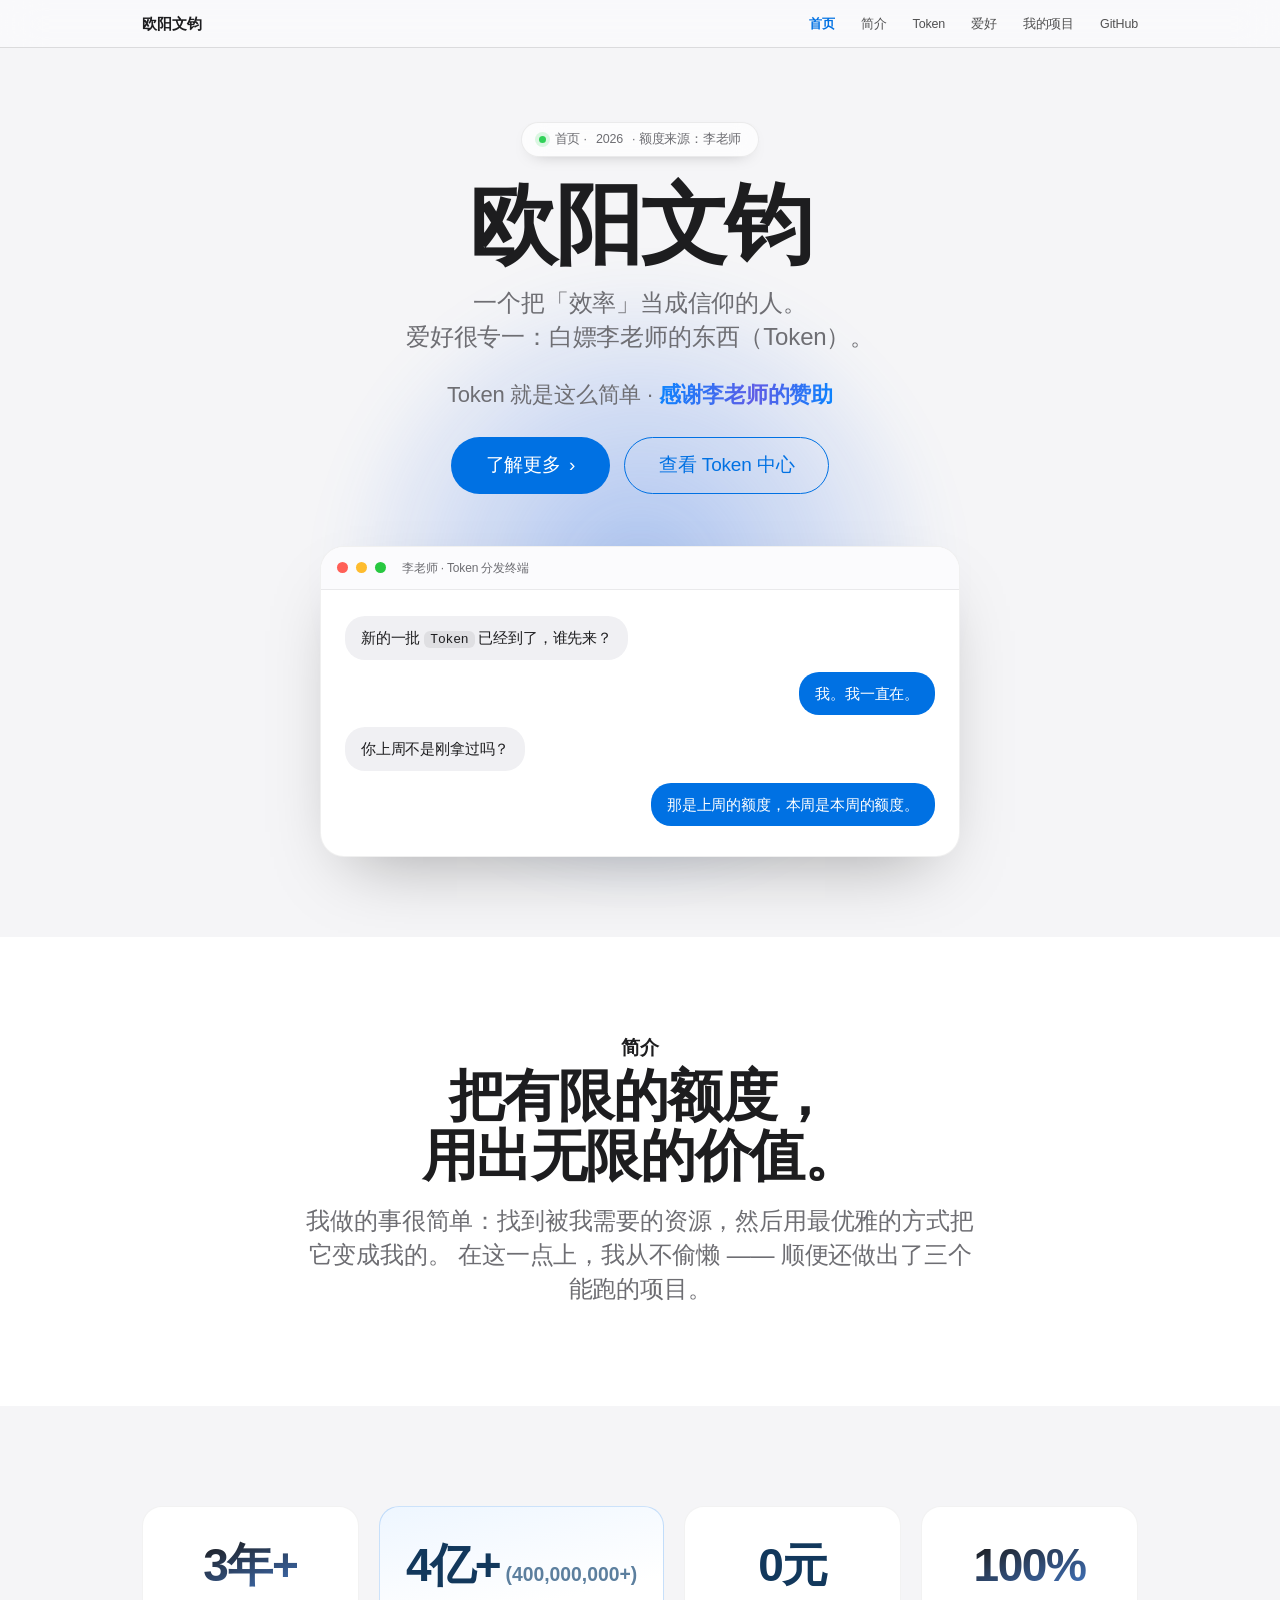
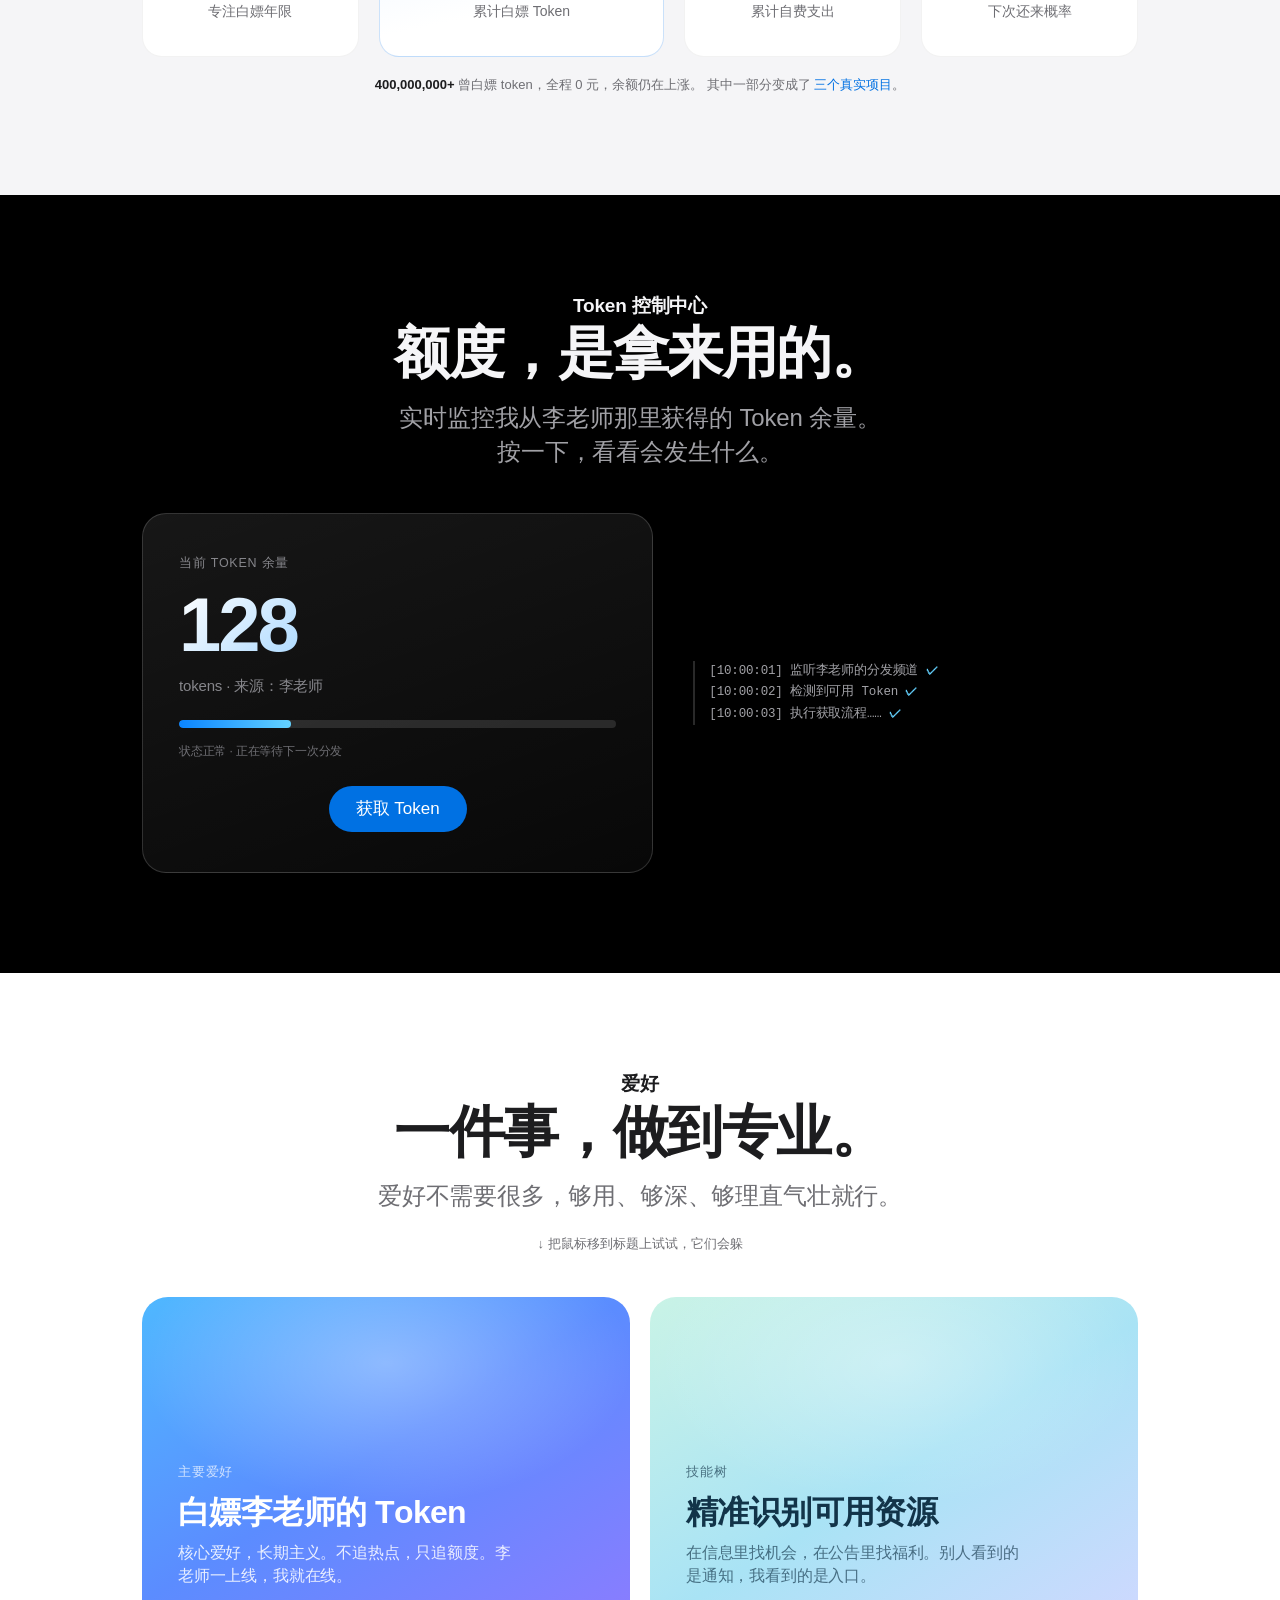
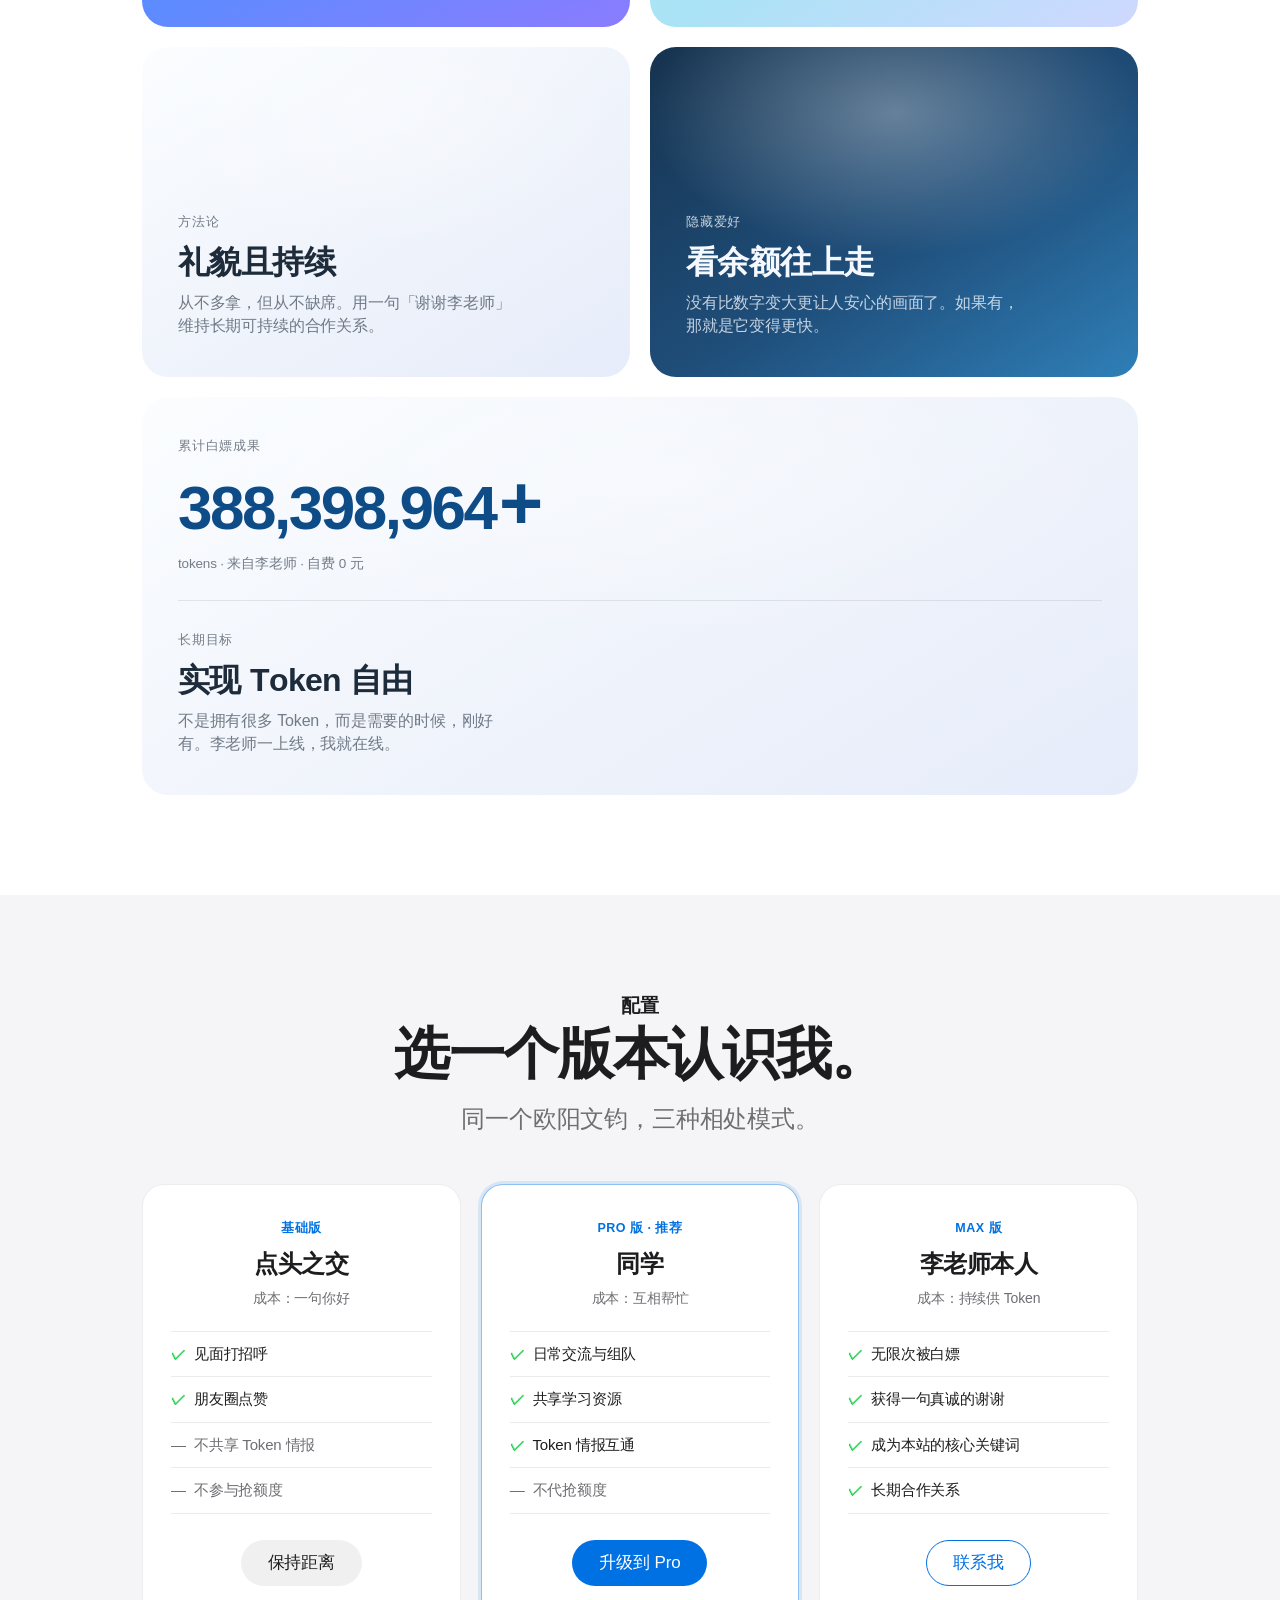
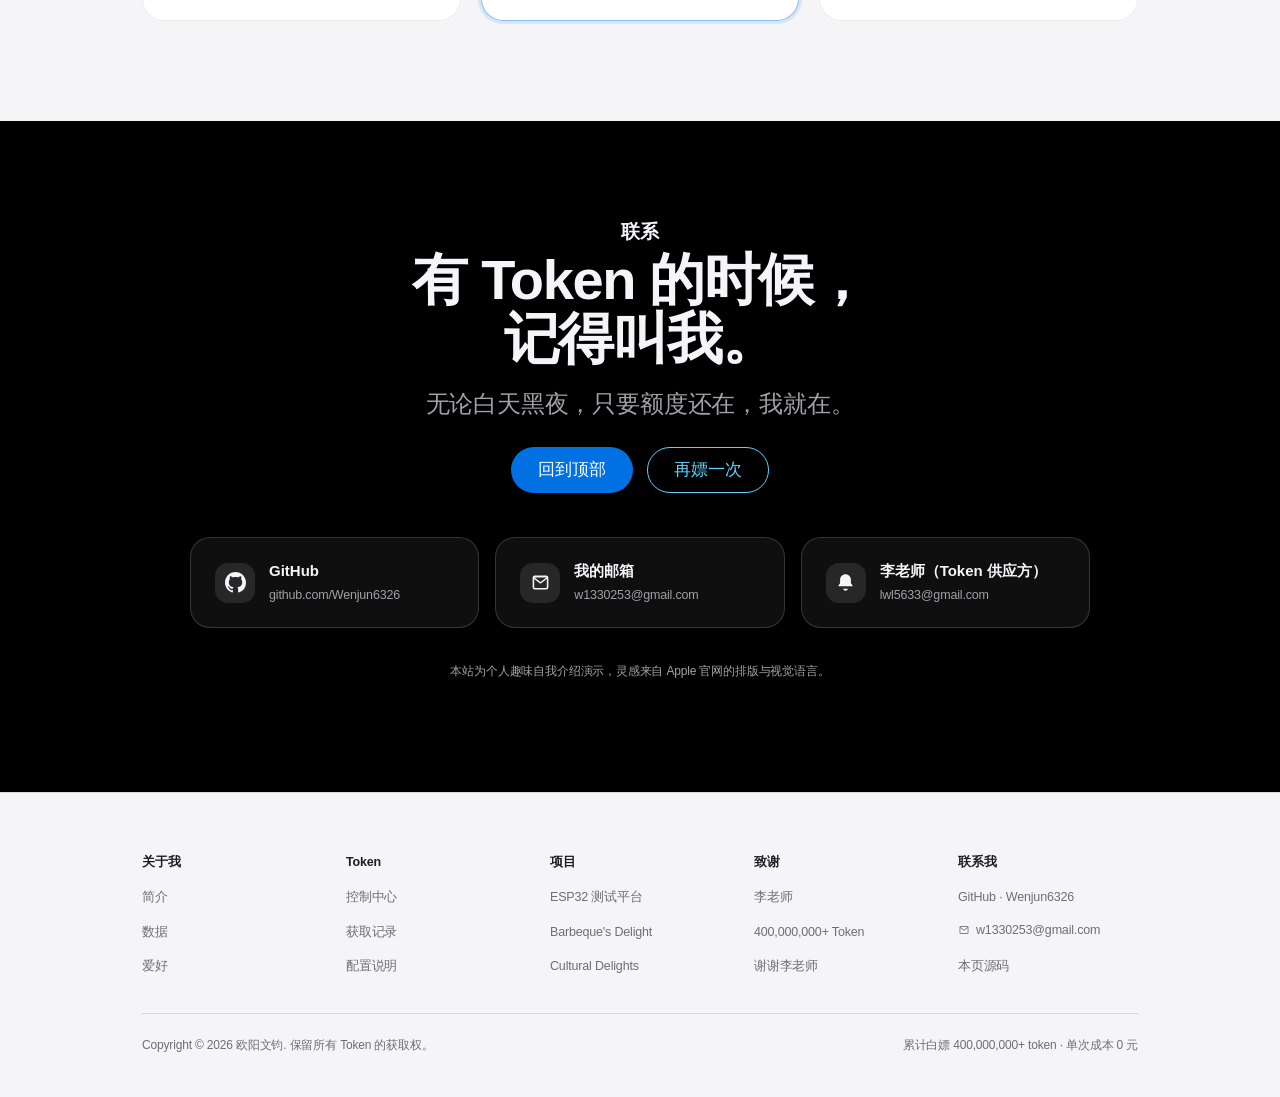
==== commit d5fe991f: "refactor: 个人主页改为首页，项目页作为二级页面 - 个人主页内容移回根 index.html，成为站点首页 - 首屏加入 Token 主题句与「了解更多」入口按钮，通往项目页 - 导航精简为" ====
--- a/index.html
+++ b/index.html
@@ -3,9 +3,9 @@
 <head>
 <meta charset="UTF-8">
 <meta name="viewport" content="width=device-width, initial-scale=1">
-<meta name="theme-color" content="#000000">
-<meta name="description" content="欧阳文钧 —— 用李老师的 Token 额度做的三个项目：ESP32-S3 无线测试平台、两个 Minecraft 模组移植。感谢李老师的赞助。">
-<title>Token 就是这么简单 — 欧阳文钧</title>
+<meta name="theme-color" content="#f5f5f7">
+<meta name="description" content="欧阳文钧的个人主页：爱好是白嫖李老师的东西（Token），以及用这些额度做出来的三个项目 —— ESP32-S3 无线测试平台与两个 Minecraft 模组移植。">
+<title>欧阳文钧 · 首页</title>
 <link rel="stylesheet" href="styles.css">
 </head>
 <body>
@@ -15,8 +15,10 @@
     <a class="brand" href="index.html">欧阳文钧</a>
     <div class="links">
       <a href="index.html" class="on">首页</a>
-      <a href="projects/index.html">项目</a>
-      <a href="profile/index.html">个人主页</a>
+      <a href="#intro">简介</a>
+      <a href="#tokens">Token</a>
+      <a href="#hobby">爱好</a>
+      <a href="projects/index.html">我的项目</a>
       <a href="https://github.com/Wenjun6326" target="_blank" rel="noopener noreferrer">GitHub</a>
     </div>
   </div>
@@ -24,164 +26,333 @@
 
 <main>
 
-  <!-- ================= 一级页面 ================= -->
-  <section id="landing">
-    <div class="landing-stage">
-      <div class="mesh"></div>
-      <div class="grid-lines"></div>
-      <div class="shapes" aria-hidden="true"><i></i><i></i><i></i><i></i><i></i></div>
-
-      <div class="landing-inner">
-        <span class="landing-kicker">
-          <span class="dot"></span>额度来源：李老师 · 费用 0 元
+  <!-- ================= 首屏 ================= -->
+  <section id="hero">
+    <div class="wrap stage">
+      <div class="orb"></div>
+      <div class="center">
+        <span class="hero-badge reveal">
+          <span class="dot"></span>首页 · <span data-year>2026</span> · 额度来源：李老师
         </span>
-
-        <h1 class="landing-title">Token 就是这么简单</h1>
-
-        <p class="landing-sub">
-          <span class="thanks">感谢李老师的赞助</span><br>
-          三个项目 · 全部在一个额度里做完
+        <h1 class="big reveal d1" style="view-transition-name:hero-title">欧阳文钧</h1>
+        <p class="lead reveal d2">
+          一个把「效率」当成信仰的人。<br>
+          爱好很专一：白嫖李老师的东西（Token）。
         </p>
-
-        <div class="landing-cta">
-          <a class="btn btn-light btn-lg" href="projects/index.html" data-magnetic>
+        <p class="token-line reveal d2">
+          Token 就是这么简单 · <span class="thanks">感谢李老师的赞助</span>
+        </p>
+        <div class="btns reveal d3">
+          <a class="btn btn-solid btn-lg" href="projects/index.html" data-magnetic>
             了解更多 <span class="arr">›</span>
           </a>
-          <a class="btn btn-outline-light btn-lg" href="#token-meter">看看账单</a>
-        </div>
-
-        <p class="landing-note">下面这行数字是真的在涨 —— 点一下试试</p>
-      </div>
-    </div>
-
-    <!-- 跑马灯 -->
-    <div class="marquee" aria-hidden="true">
-      <div class="marquee-track" data-marquee>
-        <span class="hot">ESP32-S3</span><span>·</span>
-        <span>WiFi 监听</span><span>·</span>
-        <span class="hot">BLE 广播</span><span>·</span>
-        <span>Fabric 移植</span><span>·</span>
-        <span class="hot">Minecraft 26.1</span><span>·</span>
-        <span>NeoForge 1.21.1</span><span>·</span>
-        <span class="hot">Token 就是这么简单</span><span>·</span>
-      </div>
-    </div>
-
-    <!-- Token 账单 -->
-    <div class="landing-stage" id="token-meter" style="min-height:auto;padding:84px 22px 92px">
-      <div class="landing-inner" style="max-width:720px">
-        <p class="eyebrow" style="color:#86868b;font-size:13px;letter-spacing:.08em;text-transform:uppercase">Token 账单</p>
-        <h2 class="big" style="color:#f5f5f7;font-size:clamp(28px,4.4vw,46px)">
-          花的每一分，都是李老师的
-        </h2>
-        <p class="landing-sub" style="font-size:17px">
-          这三个项目从零到发布，自费支出 0 元。点下面的按钮，看额度怎么涨。
-        </p>
-
-        <div class="mini-strip" style="grid-template-columns:1fr;max-width:560px">
-          <div class="mini" style="text-align:center;padding:34px 28px">
-            <div class="w-label" style="margin-bottom:12px">累计白嫖 Token</div>
-            <div style="font-size:clamp(38px,7vw,58px);font-weight:700;letter-spacing:-.04em;line-height:1;font-variant-numeric:tabular-nums;
-                        background:linear-gradient(135deg,#fff,#7cc4ff 60%,#0a84ff);
-                        -webkit-background-clip:text;background-clip:text;color:transparent"
-                 id="landingTokens">400,000,000+</div>
-            <div style="font-size:12.5px;color:#86868b;margin-top:12px">tokens · 来源：李老师</div>
-            <div style="margin-top:22px">
-              <button class="btn btn-light" id="landingGrab">再薅一点</button>
-            </div>
-            <div style="font-size:12px;color:#6e6e73;margin-top:14px" id="landingNote">
-              状态正常 · 正在等待下一次分发
+          <a class="btn btn-ghost btn-lg" href="#tokens">查看 Token 中心</a>
+        </div>
+      </div>
+
+      <div style="max-width:640px;margin:52px auto 0" class="reveal d2">
+        <div class="card">
+          <div class="bar"><i></i><i></i><i></i><span>李老师 · Token 分发终端</span></div>
+          <div class="body">
+            <div class="chat">
+              <div class="bubble">新的一批 <code>Token</code> 已经到了，谁先来？</div>
+              <div class="bubble me">我。我一直在。</div>
+              <div class="bubble">你上周不是刚拿过吗？</div>
+              <div class="bubble me">那是上周的额度，本周是本周的额度。</div>
             </div>
           </div>
         </div>
       </div>
     </div>
-
-    <!-- 三个项目入口 -->
-    <div style="background:#000;padding:0 22px 96px">
-      <div style="max-width:1000px;margin:0 auto">
-        <div class="mini-strip">
-          <a class="mini" href="projects/index.html#esp32">
-            <span class="mi-ico">
-              <svg viewBox="0 0 40 40" fill="none" aria-hidden="true">
-                <rect x="6" y="10" width="28" height="20" rx="3" stroke="#64d2ff" stroke-width="1.5"/>
-                <rect x="15" y="16" width="10" height="8" rx="1.5" fill="#64d2ff" opacity=".6"/>
-                <path d="M6 16h-3M6 20h-3M6 24h-3M37 16h-3M37 20h-3M37 24h-3" stroke="#64d2ff" stroke-width="1.5" stroke-linecap="round"/>
-              </svg>
-            </span>
-            <b>ESP32-S3 无线测试平台</b>
-            <span>自带热点抓包 + 设备端解码 + BLE 广播</span>
-          </a>
-          <a class="mini" href="projects/index.html#bbq">
-            <span class="mi-ico">
-              <svg viewBox="0 0 40 40" fill="none" aria-hidden="true">
-                <rect x="10" y="4" width="20" height="5" rx="2.5" fill="#ff9f0a" opacity=".85"/>
-                <rect x="13" y="11" width="14" height="5" rx="2.5" fill="#ffd60a" opacity=".8"/>
-                <rect x="16" y="18" width="8" height="5" rx="2.5" fill="#ff9f0a" opacity=".7"/>
-                <path d="M8 27h24l-3 9H11l-3-9Z" stroke="#ff9f0a" stroke-width="1.5" stroke-linejoin="round"/>
-              </svg>
-            </span>
-            <b>Barbeque's Delight</b>
-            <span>烧烤架、九种肉串与香料的 Fabric 移植</span>
-          </a>
-          <a class="mini" href="projects/index.html#cultural">
-            <span class="mi-ico">
-              <svg viewBox="0 0 40 40" fill="none" aria-hidden="true">
-                <path d="M6 18h28c0 8-6 14-14 14S6 26 6 18Z" stroke="#30d158" stroke-width="1.5" stroke-linejoin="round"/>
-                <path d="M4 18h32" stroke="#30d158" stroke-width="1.5" stroke-linecap="round"/>
-                <path d="M15 12c0-3 3-3 3-6M22 12c0-3 3-3 3-6" stroke="#30d158" stroke-width="1.5" stroke-linecap="round" opacity=".7"/>
-              </svg>
-            </span>
-            <b>Cultural Delights</b>
-            <span>世界各地风味食物系统，1.21.1 适配</span>
-          </a>
-        </div>
-      </div>
+    <div style="height:80px"></div>
+  </section>
+
+  <!-- ================= 简介 ================= -->
+  <section id="intro">
+    <div class="wrap center">
+      <p class="eyebrow reveal">简介</p>
+      <h2 class="big reveal d1">把有限的额度，<br>用出无限的价值。</h2>
+      <p class="lead reveal d2">
+        我做的事很简单：找到被我需要的资源，然后用最优雅的方式把它变成我的。
+        在这一点上，我从不偷懒 —— 顺便还做出了三个能跑的项目。
+      </p>
+    </div>
+  </section>
+
+  <!-- ================= 数据 ================= -->
+  <section id="stats">
+    <div class="wrap">
+      <div class="grid g4">
+        <div class="stat reveal">
+          <b class="grad" data-count="3" data-suffix="年+" data-magnet>0</b>
+          <span>专注白嫖年限</span>
+        </div>
+        <div class="stat accent reveal d1">
+          <b class="has-alt" data-count="4" data-suffix="亿+" data-alt=" (400,000,000+)">0</b>
+          <span>累计白嫖 Token</span>
+        </div>
+        <div class="stat reveal d2">
+          <b class="deep" data-count="0" data-suffix="元">0</b>
+          <span>累计自费支出</span>
+        </div>
+        <div class="stat reveal d3">
+          <b class="grad" data-count="100" data-suffix="%">0</b>
+          <span>下次还来概率</span>
+        </div>
+      </div>
+      <p class="stats-note center reveal d2">
+        <b id="statsNumber">400,000,000+</b> 曾白嫖 token，全程 0 元，余额仍在上涨。
+        其中一部分变成了 <a href="projects/index.html" style="color:var(--accent)">三个真实项目</a>。
+      </p>
+    </div>
+  </section>
+
+  <!-- ================= Token 控制中心 ================= -->
+  <section id="tokens" class="dark">
+    <div class="wrap">
+      <div class="center">
+        <p class="eyebrow reveal">Token 控制中心</p>
+        <h2 class="big reveal d1">额度，是拿来用的。</h2>
+        <p class="lead reveal d2">
+          实时监控我从李老师那里获得的 Token 余量。<br>
+          按一下，看看会发生什么。
+        </p>
+      </div>
+
+      <div style="display:grid;grid-template-columns:1.15fr 1fr;gap:40px;align-items:center;margin-top:44px"
+           class="token-board">
+        <div class="reveal d1" style="border-radius:24px;padding:40px 36px;
+             background:linear-gradient(160deg,rgba(255,255,255,.09),rgba(255,255,255,.03));
+             border:1px solid var(--line-dark);backdrop-filter:blur(12px);-webkit-backdrop-filter:blur(12px)">
+          <div style="font-size:12.5px;color:#86868b;letter-spacing:.06em;text-transform:uppercase;margin-bottom:14px">当前 Token 余量</div>
+          <div id="tokenValue" style="font-size:clamp(52px,8vw,76px);font-weight:700;line-height:1;letter-spacing:-.04em;
+               font-variant-numeric:tabular-nums;background:linear-gradient(135deg,#fff,#7cc4ff 60%,#0a84ff);
+               -webkit-background-clip:text;background-clip:text;color:transparent;transition:transform .25s var(--ease)">0</div>
+          <div style="font-size:15px;color:#86868b;margin-top:12px">tokens · 来源：李老师</div>
+          <div style="margin-top:22px;height:8px;border-radius:99px;background:rgba(255,255,255,.12);overflow:hidden">
+            <i id="meterBar" style="display:block;height:100%;width:62%;border-radius:99px;
+               background:linear-gradient(90deg,#0a84ff,#64d2ff);transition:width .6s var(--ease)"></i>
+          </div>
+          <div id="tokenNote" style="font-size:12px;color:#6e6e73;margin-top:14px">状态正常 · 正在等待下一次分发</div>
+          <div class="center" style="margin-top:26px">
+            <button class="btn btn-solid" id="getToken">获取 Token</button>
+          </div>
+        </div>
+
+        <div class="reveal d2" style="font-family:'SF Mono',ui-monospace,Menlo,Consolas,monospace;
+             font-size:12.5px;line-height:1.7;color:#a1a1a6;border-left:2px solid rgba(255,255,255,.16);padding-left:14px"
+             id="logLines">
+          <div>[10:00:01] 监听李老师的分发频道 <b style="color:#64d2ff">✓</b></div>
+          <div>[10:00:02] 检测到可用 Token <b style="color:#64d2ff">✓</b></div>
+          <div>[10:00:03] 执行获取流程…… <b style="color:#64d2ff">✓</b></div>
+        </div>
+      </div>
+    </div>
+  </section>
+
+  <!-- ================= 爱好 ================= -->
+  <section id="hobby">
+    <div class="wrap">
+      <div class="center">
+        <p class="eyebrow reveal">爱好</p>
+        <h2 class="big reveal d1">一件事，做到专业。</h2>
+        <p class="lead reveal d2">爱好不需要很多，够用、够深、够理直气壮就行。</p>
+        <p class="hint reveal d3">↓ 把鼠标移到标题上试试，它们会躲</p>
+      </div>
+
+      <div class="tiles">
+        <article class="tile t1 reveal">
+          <div class="k">主要爱好</div>
+          <h3 class="mid"><span class="magnet" data-magnet>白嫖李老师的 Token</span></h3>
+          <p>核心爱好，长期主义。不追热点，只追额度。李老师一上线，我就在线。</p>
+        </article>
+        <article class="tile t2 reveal d1">
+          <div class="k">技能树</div>
+          <h3 class="mid"><span class="magnet" data-magnet>精准识别可用资源</span></h3>
+          <p>在信息里找机会，在公告里找福利。别人看到的是通知，我看到的是入口。</p>
+        </article>
+        <article class="tile t3 reveal d1">
+          <div class="k">方法论</div>
+          <h3 class="mid"><span class="magnet" data-magnet>礼貌且持续</span></h3>
+          <p>从不多拿，但从不缺席。用一句「谢谢李老师」维持长期可持续的合作关系。</p>
+        </article>
+        <article class="tile t4 reveal d2">
+          <div class="k">隐藏爱好</div>
+          <h3 class="mid"><span class="magnet" data-magnet>看余额往上走</span></h3>
+          <p>没有比数字变大更让人安心的画面了。如果有，那就是它变得更快。</p>
+        </article>
+        <article class="tile t3 wide reveal d3">
+          <div class="wide-top">
+            <div class="w-label">累计白嫖成果</div>
+            <div class="w-value" id="bigNumber">
+              <span class="w-glow" id="bigGlow" aria-hidden="true"></span>
+              <span class="digits" id="bigDigits">400,000,000</span><span class="w-plus" id="bigPlus">+</span>
+            </div>
+            <div class="w-unit">tokens · 来自李老师 · 自费 0 元</div>
+          </div>
+          <div class="k">长期目标</div>
+          <h3 class="mid"><span class="magnet" data-magnet>实现 Token 自由</span></h3>
+          <p>不是拥有很多 Token，而是需要的时候，刚好有。李老师一上线，我就在线。</p>
+        </article>
+      </div>
+    </div>
+  </section>
+
+  <!-- ================= 配置 ================= -->
+  <section id="models" style="background:var(--paper-alt)">
+    <div class="wrap">
+      <div class="center">
+        <p class="eyebrow reveal">配置</p>
+        <h2 class="big reveal d1">选一个版本认识我。</h2>
+        <p class="lead reveal d2">同一个欧阳文钧，三种相处模式。</p>
+      </div>
+
+      <div class="model-grid">
+        <div class="model reveal">
+          <div class="tagline">基础版</div>
+          <h3>点头之交</h3>
+          <div class="price">成本：一句你好</div>
+          <ul>
+            <li class="ok">见面打招呼</li>
+            <li class="ok">朋友圈点赞</li>
+            <li class="no">不共享 Token 情报</li>
+            <li class="no">不参与抢额度</li>
+          </ul>
+          <a class="btn btn-quiet" href="#contact">保持距离</a>
+        </div>
+
+        <div class="model best reveal d1">
+          <div class="tagline">Pro 版 · 推荐</div>
+          <h3>同学</h3>
+          <div class="price">成本：互相帮忙</div>
+          <ul>
+            <li class="ok">日常交流与组队</li>
+            <li class="ok">共享学习资源</li>
+            <li class="ok">Token 情报互通</li>
+            <li class="no">不代抢额度</li>
+          </ul>
+          <a class="btn btn-solid" href="#contact">升级到 Pro</a>
+        </div>
+
+        <div class="model reveal d2">
+          <div class="tagline">Max 版</div>
+          <h3>李老师本人</h3>
+          <div class="price">成本：持续供 Token</div>
+          <ul>
+            <li class="ok">无限次被白嫖</li>
+            <li class="ok">获得一句真诚的谢谢</li>
+            <li class="ok">成为本站的核心关键词</li>
+            <li class="ok">长期合作关系</li>
+          </ul>
+          <a class="btn btn-ghost" href="#contact">联系我</a>
+        </div>
+      </div>
+    </div>
+  </section>
+
+  <!-- ================= 联系方式 ================= -->
+  <section id="contact" class="dark">
+    <div class="wrap center">
+      <p class="eyebrow reveal">联系</p>
+      <h2 class="big reveal d1">有 Token 的时候，<br>记得叫我。</h2>
+      <p class="lead reveal d2">无论白天黑夜，只要额度还在，我就在。</p>
+      <div class="btns reveal d3">
+        <a class="btn btn-solid" href="#hero">回到顶部</a>
+        <button class="btn btn-ghost" id="getToken2" style="border-color:#64d2ff;color:#64d2ff">再嫖一次</button>
+      </div>
+
+      <div class="contacts">
+        <a class="c-card reveal d1" href="https://github.com/Wenjun6326" target="_blank" rel="noopener noreferrer">
+          <span class="ico">
+            <svg viewBox="0 0 16 16" aria-hidden="true"><path d="M8 0C3.58 0 0 3.58 0 8c0 3.54 2.29 6.53 5.47 7.59.4.07.55-.17.55-.38 0-.19-.01-.82-.01-1.49-2.01.37-2.53-.49-2.69-.94-.09-.23-.48-.94-.82-1.13-.28-.15-.68-.52-.01-.53.63-.01 1.08.58 1.23.82.72 1.21 1.87.87 2.33.66.07-.52.28-.87.51-1.07-1.78-.2-3.64-.89-3.64-3.95 0-.87.31-1.59.82-2.15-.08-.2-.36-1.02.08-2.12 0 0 .67-.21 2.2.82.64-.18 1.32-.27 2-.27s1.36.09 2 .27c1.53-1.04 2.2-.82 2.2-.82.44 1.1.16 1.92.08 2.12.51.56.82 1.27.82 2.15 0 3.07-1.87 3.75-3.65 3.95.29.25.54.73.54 1.48 0 1.07-.01 1.93-.01 2.2 0 .21.15.46.55.38A8.01 8.01 0 0 0 16 8c0-4.42-3.58-8-8-8Z"/></svg>
+          </span>
+          <span class="txt"><strong>GitHub</strong><small>github.com/Wenjun6326</small></span>
+        </a>
+
+        <a class="c-card reveal d2" href="mailto:w1330253@gmail.com">
+          <span class="ico">
+            <svg viewBox="0 0 24 24" aria-hidden="true"><path d="M3 6.5A2.5 2.5 0 0 1 5.5 4h13A2.5 2.5 0 0 1 21 6.5v11a2.5 2.5 0 0 1-2.5 2.5h-13A2.5 2.5 0 0 1 3 17.5v-11Zm2.2-.3 6.8 5.1 6.8-5.1H5.2Zm13.8 1.9-6.2 4.65a1.5 1.5 0 0 1-1.8 0L4.8 8.1v9.4c0 .4.3.7.7.7h13c.4 0 .7-.3.7-.7V8.1Z"/></svg>
+          </span>
+          <span class="txt"><strong>我的邮箱</strong><small>w1330253@gmail.com</small></span>
+        </a>
+
+        <a class="c-card reveal d3" href="mailto:lwl5633@gmail.com">
+          <span class="ico">
+            <svg viewBox="0 0 24 24" aria-hidden="true"><path d="M12 2.6c-3.4 0-6.2 2.8-6.2 6.2v3.4c0 .6-.2 1.1-.6 1.5l-1 1.1c-.6.6-.1 1.6.7 1.6h14.2c.8 0 1.3-1 .7-1.6l-1-1.1c-.4-.4-.6-.9-.6-1.5V8.8c0-3.4-2.8-6.2-6.2-6.2Zm0 18.8a2.9 2.9 0 0 0 2.8-2.2H9.2A2.9 2.9 0 0 0 12 21.4Z"/></svg>
+          </span>
+          <span class="txt"><strong>李老师（Token 供应方）</strong><small>lwl5633@gmail.com</small></span>
+        </a>
+      </div>
+
+      <p class="small reveal d3" style="margin-top:34px">
+        本站为个人趣味自我介绍演示，灵感来自 Apple 官网的排版与视觉语言。
+      </p>
     </div>
   </section>
 
 </main>
 
-<footer style="background:#0a0a0a;border-top:1px solid rgba(255,255,255,.1)">
+<footer>
   <div class="wrap">
-    <div class="foot-note" style="border:none;padding-top:0;color:#6e6e73">
+    <div class="foot-links">
+      <div>
+        <h4>关于我</h4>
+        <ul>
+          <li><a href="#intro">简介</a></li>
+          <li><a href="#stats">数据</a></li>
+          <li><a href="#hobby">爱好</a></li>
+        </ul>
+      </div>
+      <div>
+        <h4>Token</h4>
+        <ul>
+          <li><a href="#tokens">控制中心</a></li>
+          <li><a href="#stats">获取记录</a></li>
+          <li><a href="#models">配置说明</a></li>
+        </ul>
+      </div>
+      <div>
+        <h4>项目</h4>
+        <ul>
+          <li><a href="projects/index.html#esp32">ESP32 测试平台</a></li>
+          <li><a href="projects/index.html#bbq">Barbeque's Delight</a></li>
+          <li><a href="projects/index.html#cultural">Cultural Delights</a></li>
+        </ul>
+      </div>
+      <div>
+        <h4>致谢</h4>
+        <ul>
+          <li><a href="#contact">李老师</a></li>
+          <li><a href="#stats">400,000,000+ Token</a></li>
+          <li><a href="#contact">谢谢李老师</a></li>
+        </ul>
+      </div>
+      <div>
+        <h4>联系我</h4>
+        <ul>
+          <li><a href="https://github.com/Wenjun6326" target="_blank" rel="noopener noreferrer">GitHub · Wenjun6326</a></li>
+          <li><a class="mail-inline" href="mailto:w1330253@gmail.com">
+            <svg class="mi" viewBox="0 0 24 24" aria-hidden="true"><path d="M3 6.5A2.5 2.5 0 0 1 5.5 4h13A2.5 2.5 0 0 1 21 6.5v11a2.5 2.5 0 0 1-2.5 2.5h-13A2.5 2.5 0 0 1 3 17.5v-11Zm2.2-.3 6.8 5.1 6.8-5.1H5.2Zm13.8 1.9-6.2 4.65a1.5 1.5 0 0 1-1.8 0L4.8 8.1v9.4c0 .4.3.7.7.7h13c.4 0 .7-.3.7-.7V8.1Z"/></svg>
+            w1330253@gmail.com</a></li>
+          <li><a href="https://github.com/Wenjun6326/wenjun6326.github.io" target="_blank" rel="noopener noreferrer">本页源码</a></li>
+        </ul>
+      </div>
+    </div>
+    <div class="foot-note">
       <span>Copyright © <span data-year>2026</span> 欧阳文钧. 保留所有 Token 的获取权。</span>
-      <span>本页源码：<a href="https://github.com/Wenjun6326/wenjun6326.github.io" style="color:#a1a1a6;text-decoration:underline" target="_blank" rel="noopener noreferrer">wenjun6326.github.io</a></span>
+      <span>累计白嫖 400,000,000+ token · 单次成本 0 元</span>
     </div>
   </div>
 </footer>
 
+<style>
+/* 移动端：Token 中心两栏堆叠 */
+@media (max-width:834px){
+  .token-board{grid-template-columns:1fr !important;}
+}
+#tokenValue.pop{transform:scale(1.06);}
+</style>
+
 <script src="app.js"></script>
-<script>
-/* 一级页面的“再薅一点”小交互：独立于个人主页的 Token 控制中心 */
-(function () {
-  var el = document.getElementById("landingTokens");
-  var note = document.getElementById("landingNote");
-  var btn = document.getElementById("landingGrab");
-  if (!el || !btn) return;
-  var base = 400000000, n = 0;
-  var notes = [
-    "状态正常 · 正在等待下一次分发",
-    "李老师刚刚上线了 · 机会窗口开启",
-    "又白嫖成功 · 谢谢李老师",
-    "额度充足 · 建议继续保持礼貌",
-    "已进入长期合作模式 · 谢谢李老师"
-  ];
-  function fmt(v) { return v.toLocaleString("en-US"); }
-  el.textContent = fmt(base) + "+";
-  btn.addEventListener("click", function () {
-    var gain = 32 + Math.floor(Math.random() * 968);
-    base += gain; n++;
-    el.textContent = fmt(base) + "+";
-    el.animate(
-      [{ transform: "scale(1)" }, { transform: "scale(1.07)" }, { transform: "scale(1)" }],
-      { duration: 340, easing: "cubic-bezier(.2,.9,.25,1)" }
-    );
-    if (note) note.textContent = notes[Math.min(n, notes.length - 1)];
-    btn.textContent = "+" + fmt(gain) + " ✓";
-    setTimeout(function () { btn.textContent = "再薅一点"; }, 1400);
-  });
-})();
-</script>
 </body>
 </html>
--- a/styles.css
+++ b/styles.css
@@ -130,6 +130,29 @@
 .token-pill .dot{
   width:8px;height:8px;border-radius:50%;background:#30d158;
   box-shadow:0 0 0 4px rgba(48,209,88,.18);
+}
+/* 首屏的 Token 主题句 */
+.hero-badge{
+  display:inline-flex;align-items:center;gap:9px;
+  padding:7px 17px;border-radius:980px;margin-bottom:22px;
+  background:rgba(255,255,255,.72);border:1px solid rgba(0,0,0,.07);
+  box-shadow:0 6px 18px -12px rgba(0,0,0,.4);
+  backdrop-filter:blur(12px);-webkit-backdrop-filter:blur(12px);
+  font-size:12.5px;color:var(--ink-soft);
+}
+.hero-badge .dot{
+  width:7px;height:7px;border-radius:50%;background:#30d158;
+  box-shadow:0 0 0 4px rgba(48,209,88,.16);
+}
+.token-line{
+  margin:26px auto 0;max-width:680px;
+  font-size:clamp(17px,2.1vw,22px);line-height:1.4;
+  color:var(--ink-soft);letter-spacing:-.01em;
+}
+.token-line .thanks{
+  font-weight:600;
+  background:linear-gradient(100deg,#0a84ff,#5e5ce6 55%,#0a84ff);
+  -webkit-background-clip:text;background-clip:text;color:transparent;
 }
 
 /* ============ 卡片 / 窗口 ============ */
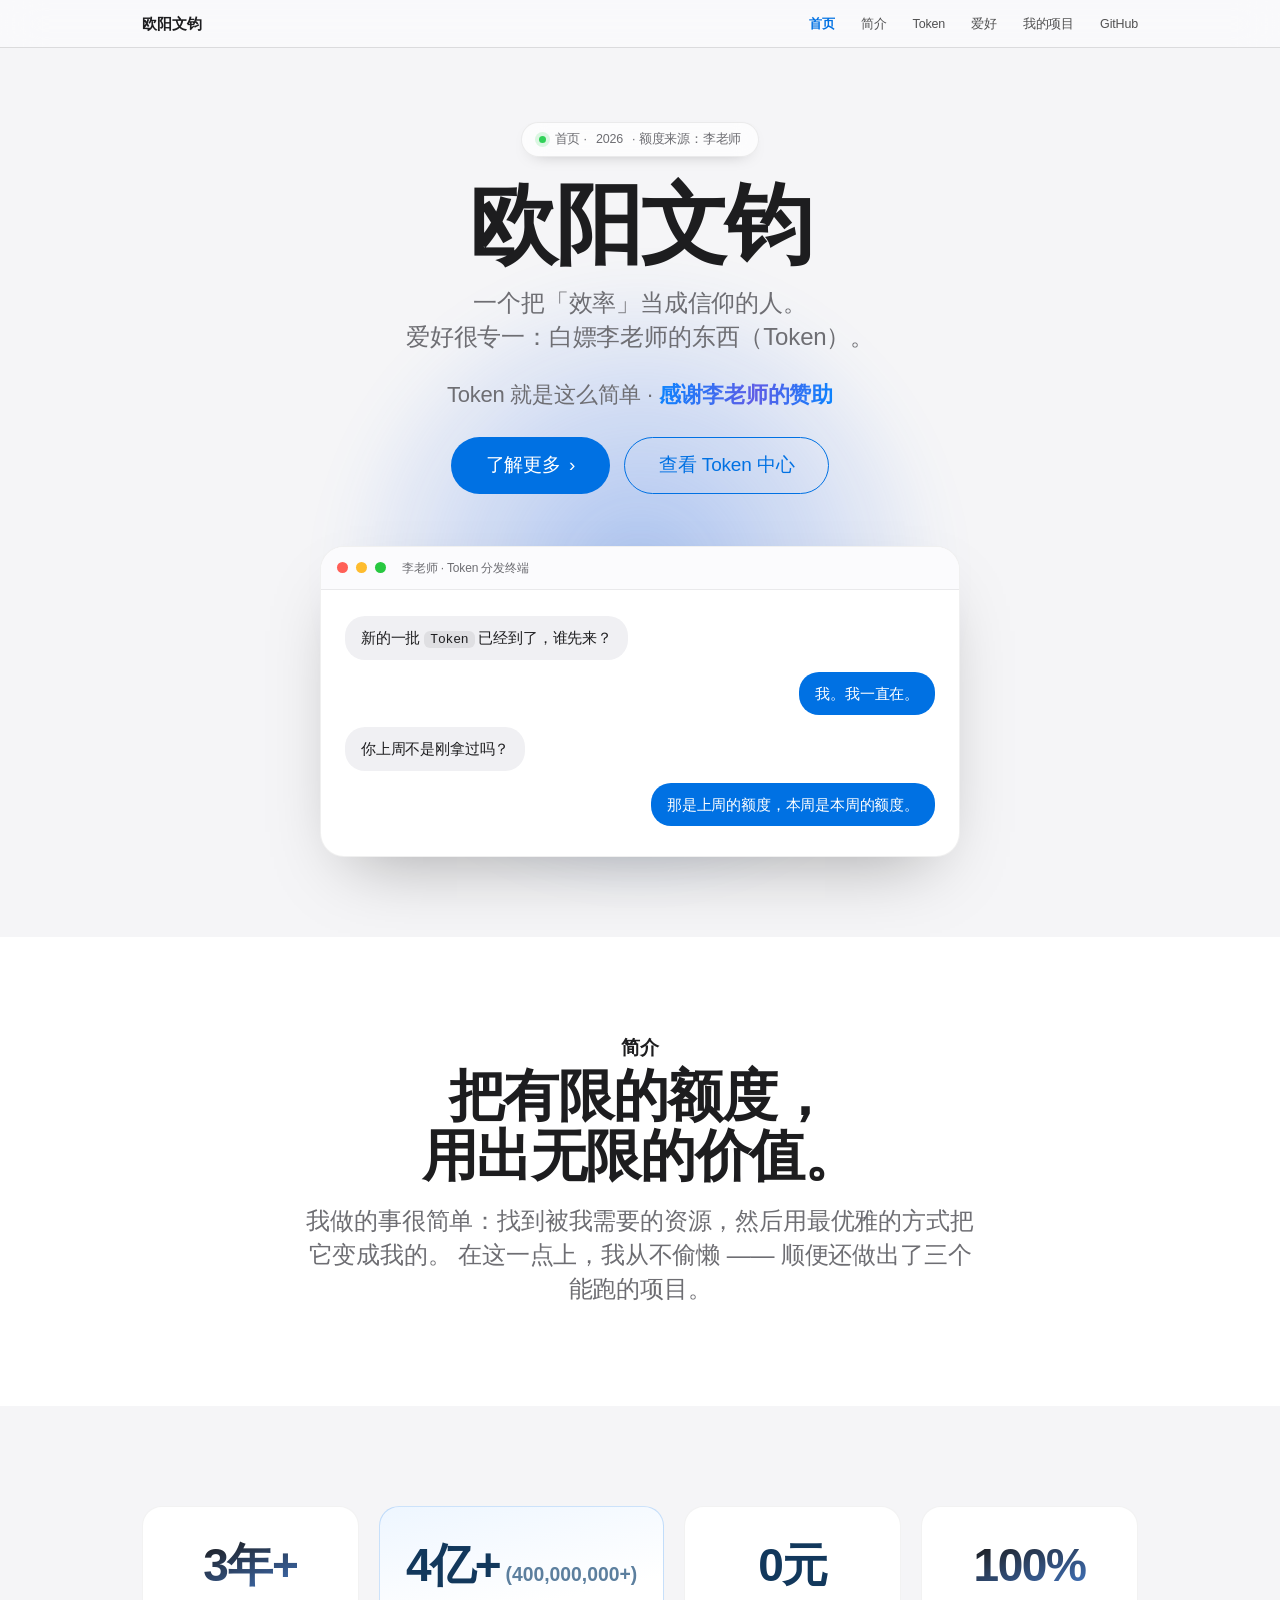
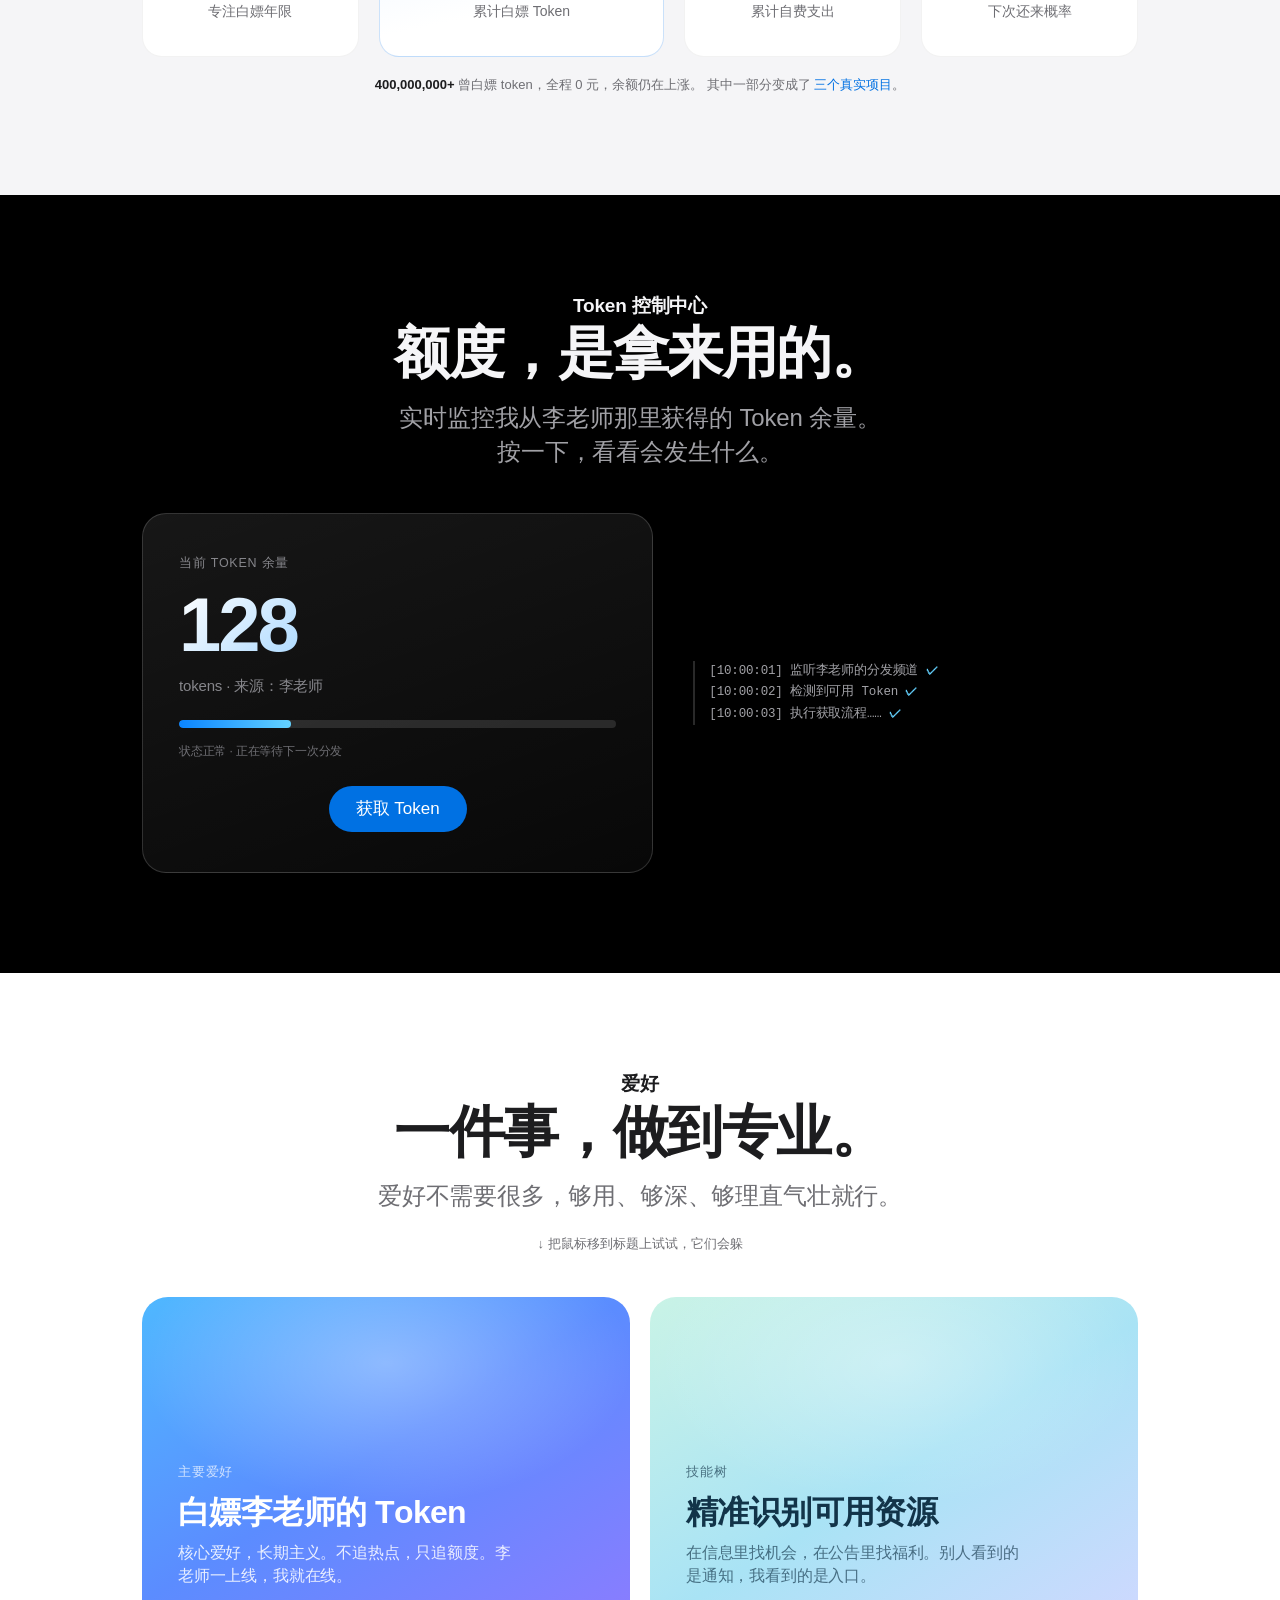
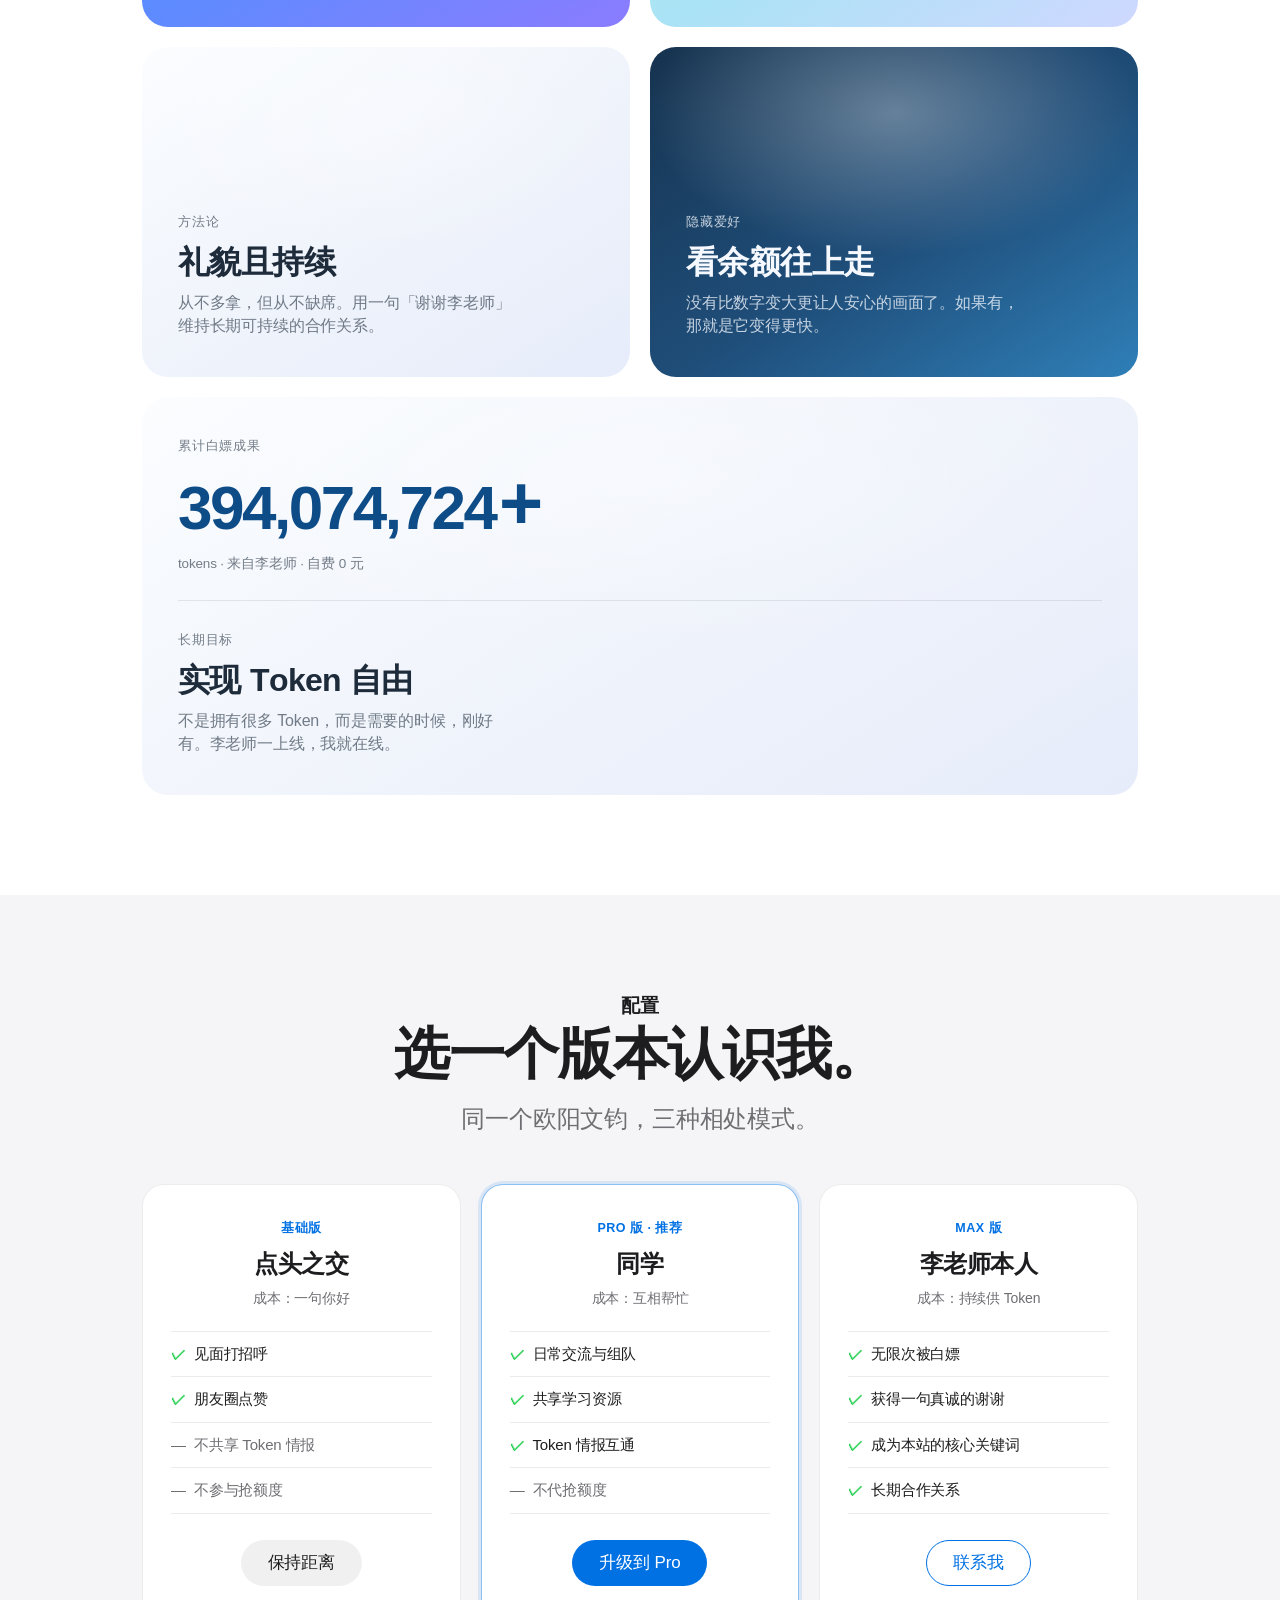
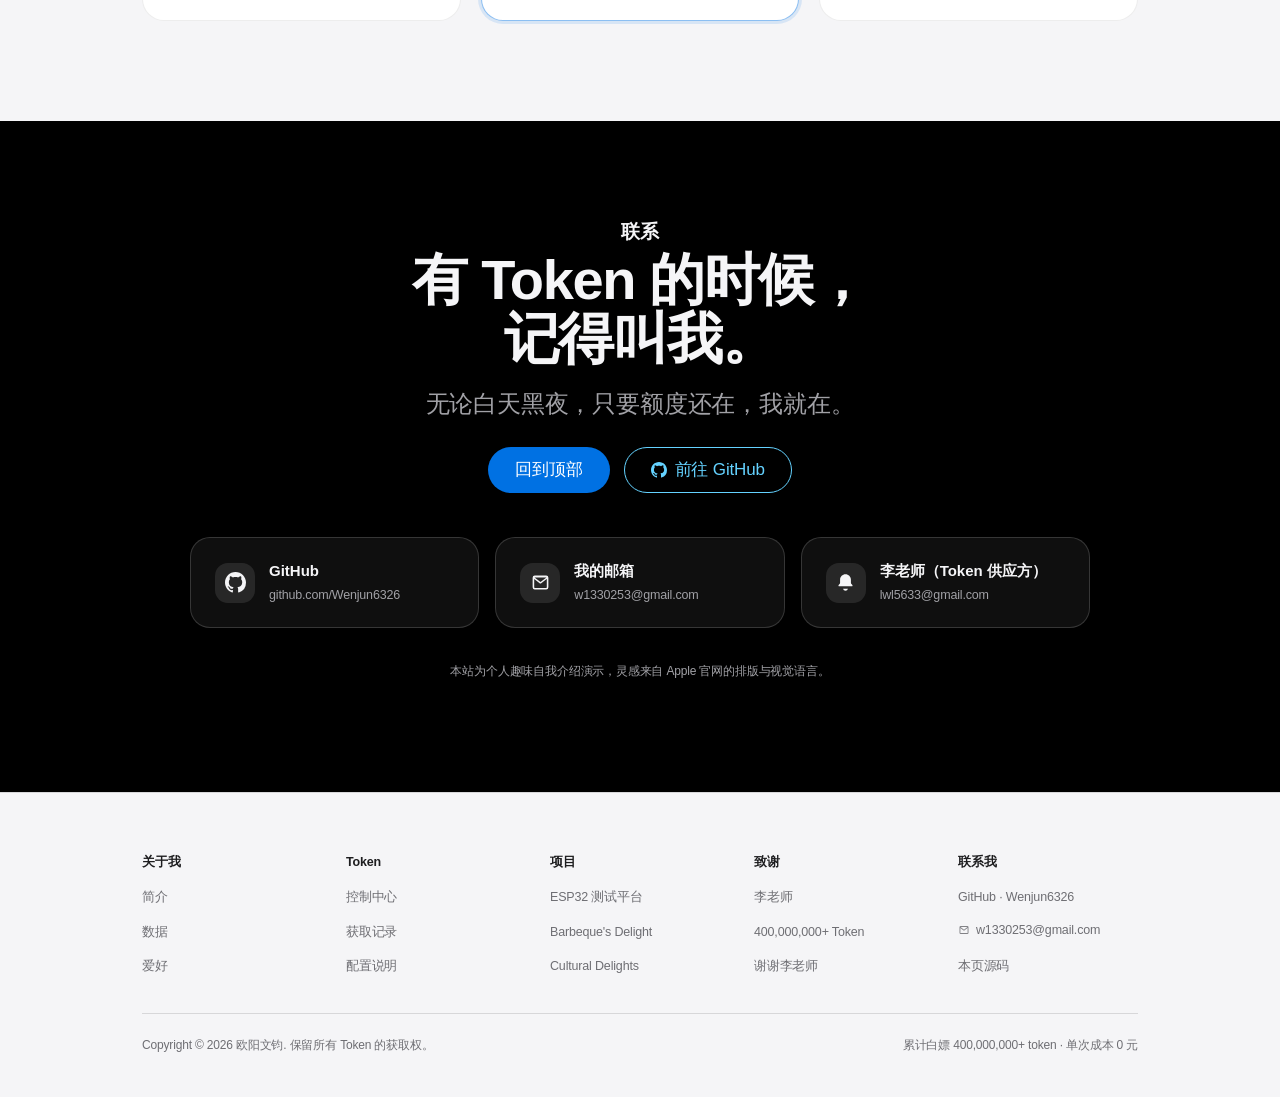
==== commit 2a219da2: "fix: 去掉“再嫖一次”改为 GitHub 入口，修复跳转闪白与页面左右摆动 - 「再嫖一次」按钮换成「前往 GitHub」，新标签打开 github.com/Wenjun6326 - 修复跳转闪白" ====
--- a/index.html
+++ b/index.html
@@ -31,18 +31,18 @@
     <div class="wrap stage">
       <div class="orb"></div>
       <div class="center">
-        <span class="hero-badge reveal">
+        <span class="hero-badge">
           <span class="dot"></span>首页 · <span data-year>2026</span> · 额度来源：李老师
         </span>
-        <h1 class="big reveal d1" style="view-transition-name:hero-title">欧阳文钧</h1>
-        <p class="lead reveal d2">
+        <h1 class="big">欧阳文钧</h1>
+        <p class="lead">
           一个把「效率」当成信仰的人。<br>
           爱好很专一：白嫖李老师的东西（Token）。
         </p>
-        <p class="token-line reveal d2">
+        <p class="token-line">
           Token 就是这么简单 · <span class="thanks">感谢李老师的赞助</span>
         </p>
-        <div class="btns reveal d3">
+        <div class="btns">
           <a class="btn btn-solid btn-lg" href="projects/index.html" data-magnetic>
             了解更多 <span class="arr">›</span>
           </a>
@@ -50,7 +50,7 @@
         </div>
       </div>
 
-      <div style="max-width:640px;margin:52px auto 0" class="reveal d2">
+      <div style="max-width:640px;margin:52px auto 0" class="">
         <div class="card">
           <div class="bar"><i></i><i></i><i></i><span>李老师 · Token 分发终端</span></div>
           <div class="body">
@@ -258,7 +258,10 @@
       <p class="lead reveal d2">无论白天黑夜，只要额度还在，我就在。</p>
       <div class="btns reveal d3">
         <a class="btn btn-solid" href="#hero">回到顶部</a>
-        <button class="btn btn-ghost" id="getToken2" style="border-color:#64d2ff;color:#64d2ff">再嫖一次</button>
+        <a class="btn btn-ghost gh-link" href="https://github.com/Wenjun6326" target="_blank" rel="noopener noreferrer">
+          <svg class="gh-ico" viewBox="0 0 16 16" aria-hidden="true"><path d="M8 0C3.58 0 0 3.58 0 8c0 3.54 2.29 6.53 5.47 7.59.4.07.55-.17.55-.38 0-.19-.01-.82-.01-1.49-2.01.37-2.53-.49-2.69-.94-.09-.23-.48-.94-.82-1.13-.28-.15-.68-.52-.01-.53.63-.01 1.08.58 1.23.82.72 1.21 1.87.87 2.33.66.07-.52.28-.87.51-1.07-1.78-.2-3.64-.89-3.64-3.95 0-.87.31-1.59.82-2.15-.08-.2-.36-1.02.08-2.12 0 0 .67-.21 2.2.82.64-.18 1.32-.27 2-.27s1.36.09 2 .27c1.53-1.04 2.2-.82 2.2-.82.44 1.1.16 1.92.08 2.12.51.56.82 1.27.82 2.15 0 3.07-1.87 3.75-3.65 3.95.29.25.54.73.54 1.48 0 1.07-.01 1.93-.01 2.2 0 .21.15.46.55.38A8.01 8.01 0 0 0 16 8c0-4.42-3.58-8-8-8Z"/></svg>
+          前往 GitHub
+        </a>
       </div>
 
       <div class="contacts">
--- a/styles.css
+++ b/styles.css
@@ -23,6 +23,8 @@
   -webkit-text-size-adjust:100%;scroll-behavior:smooth;scroll-padding-top:64px;
   /* 兜底：任何元素溢出都不产生横向滚动条（clip 不会破坏 sticky 与滚动） */
   overflow-x:clip;
+  /* 底色跟着页面，避免加载/跳转瞬间露出白底造成闪白 */
+  background:var(--paper);
 }
 body{
   margin:0;background:var(--paper);color:var(--ink);
@@ -95,6 +97,10 @@
 .btn-lg{padding:16px 34px;font-size:19px;}
 .btn .arr{transition:transform .35s var(--spring);}
 .btn:hover .arr{transform:translateX(4px);}
+/* 深色区块里的青色幽灵按钮（带图标） */
+.btn-ghost.gh-link{border-color:#64d2ff;color:#64d2ff;}
+.btn-ghost.gh-link:hover{background:#64d2ff;color:#001b2b;border-color:#64d2ff;}
+.btn-ghost.gh-link .gh-ico{width:16px;height:16px;fill:currentColor;flex:none;}
 .link-more{display:inline-flex;align-items:center;gap:6px;color:var(--accent);font-size:17px;margin-top:6px;}
 .link-more::after{content:"›";font-size:20px;line-height:1;transition:transform .3s var(--ease);}
 .link-more:hover{text-decoration:underline;}
@@ -608,18 +614,17 @@
   #hero .orb,.landing-stage .mesh,.shapes i,.marquee-track{animation:none !important;}
 }
 
-/* ============ 跨文档视图过渡（丝滑跳转） ============ */
+/* ============ 跨文档视图过渡（丝滑跳转，无闪白） ============ */
 @view-transition{navigation:auto;}
-::view-transition-old(root){animation:vtOut .3s var(--ease) both;}
-::view-transition-new(root){animation:vtIn .5s var(--ease) both;}
-@keyframes vtOut{to{opacity:0;transform:scale(.985);}}
-@keyframes vtIn{from{opacity:0;transform:scale(1.012);}to{opacity:1;transform:none;}}
+/* 背景色跟随页面，避免过渡期间露出白底造成“闪一下” */
+::view-transition{background-color:#fbfbfd;}
+::view-transition-old(root),::view-transition-new(root){mix-blend-mode:normal;}
+::view-transition-old(root){animation:vtOut .24s var(--ease) both;}
+::view-transition-new(root){animation:vtIn .34s var(--ease) both;}
+@keyframes vtOut{to{opacity:0;}}
+@keyframes vtIn{from{opacity:0;}to{opacity:1;}}
 ::view-transition-old(site-nav),::view-transition-new(site-nav){animation:none;}
-::view-transition-old(hero-title){animation:vtTitleOut .32s var(--ease) both;}
-::view-transition-new(hero-title){animation:vtTitleIn .52s var(--ease) both;}
-@keyframes vtTitleOut{to{opacity:0;transform:translateY(-14px) scale(.985);}}
-@keyframes vtTitleIn{from{opacity:0;transform:translateY(18px) scale(.99);}to{opacity:1;transform:none;}}
+/* 主标题不做独立形变，避免与页面淡入叠加产生闪动 */
 @media (prefers-reduced-motion:reduce){
-  ::view-transition-old(root),::view-transition-new(root),
-  ::view-transition-old(hero-title),::view-transition-new(hero-title){animation:none !important;}
-}
+  ::view-transition-old(root),::view-transition-new(root){animation:none !important;}
+}
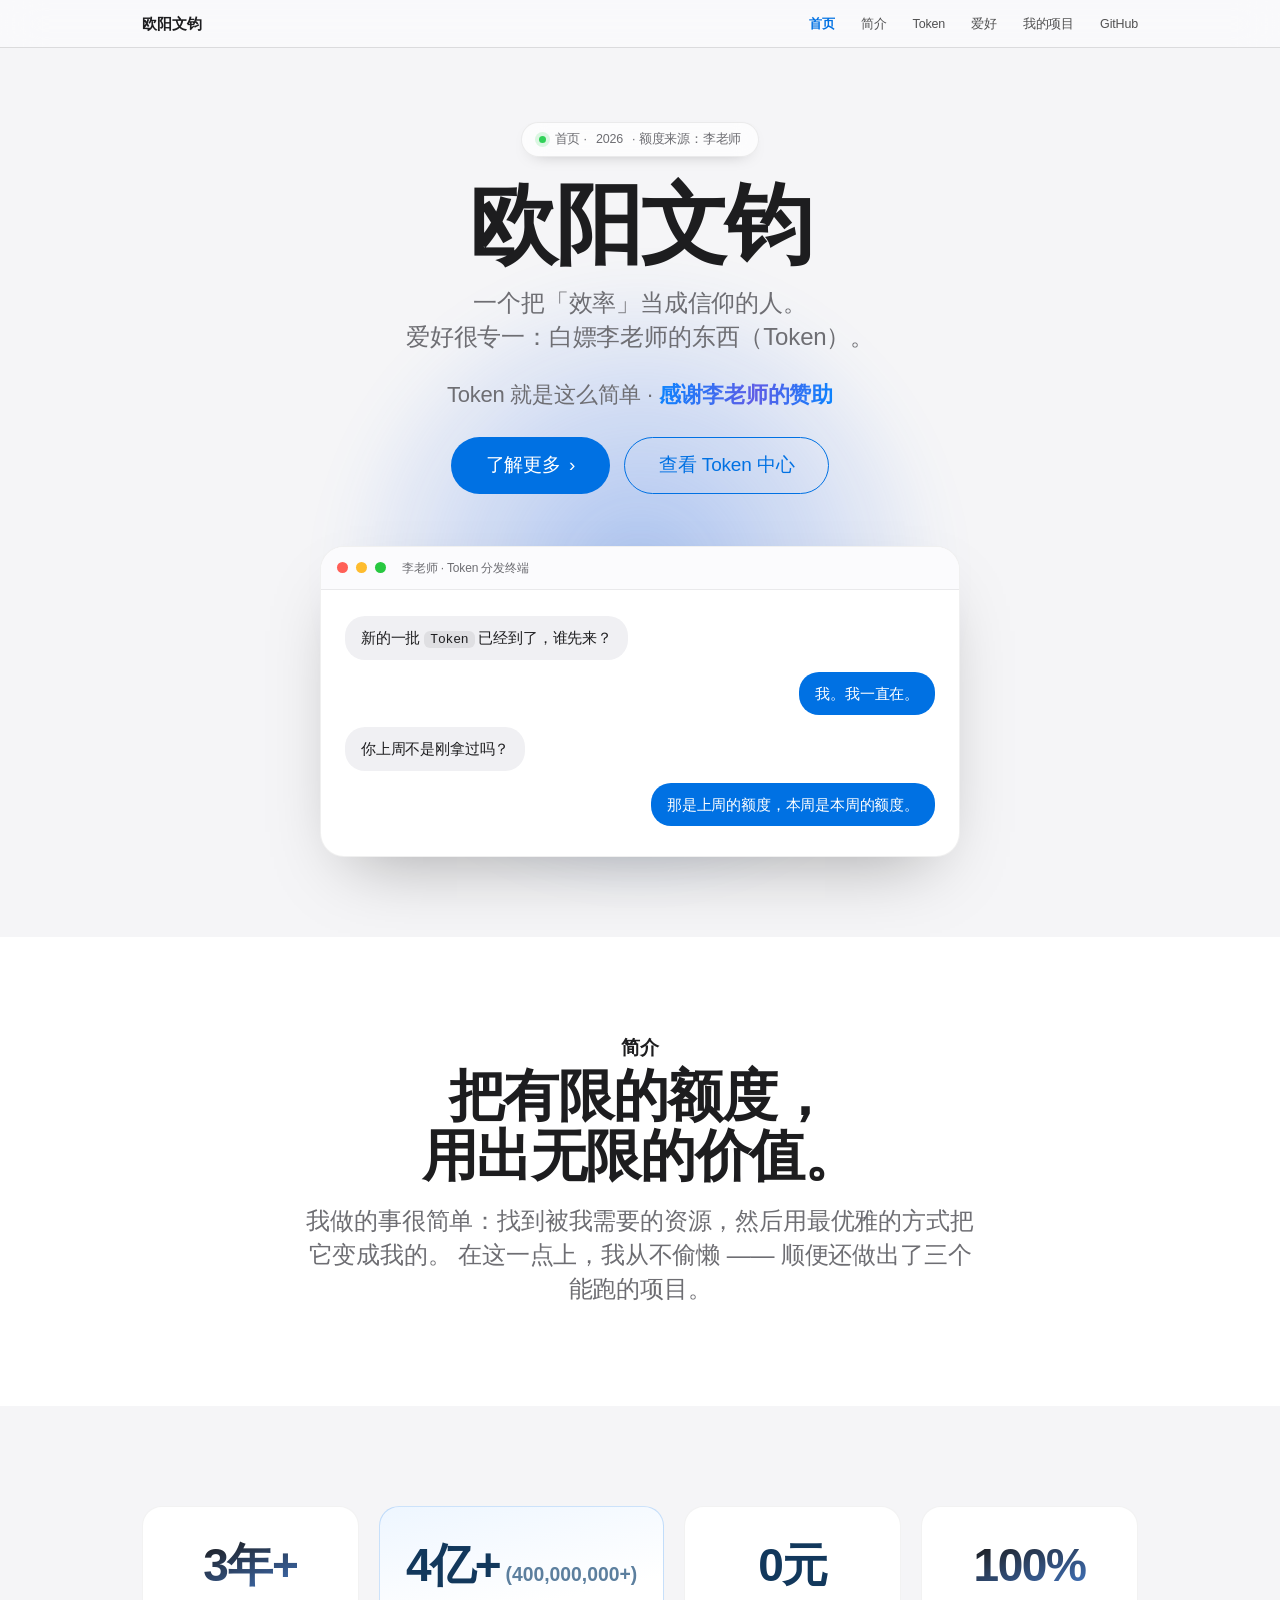
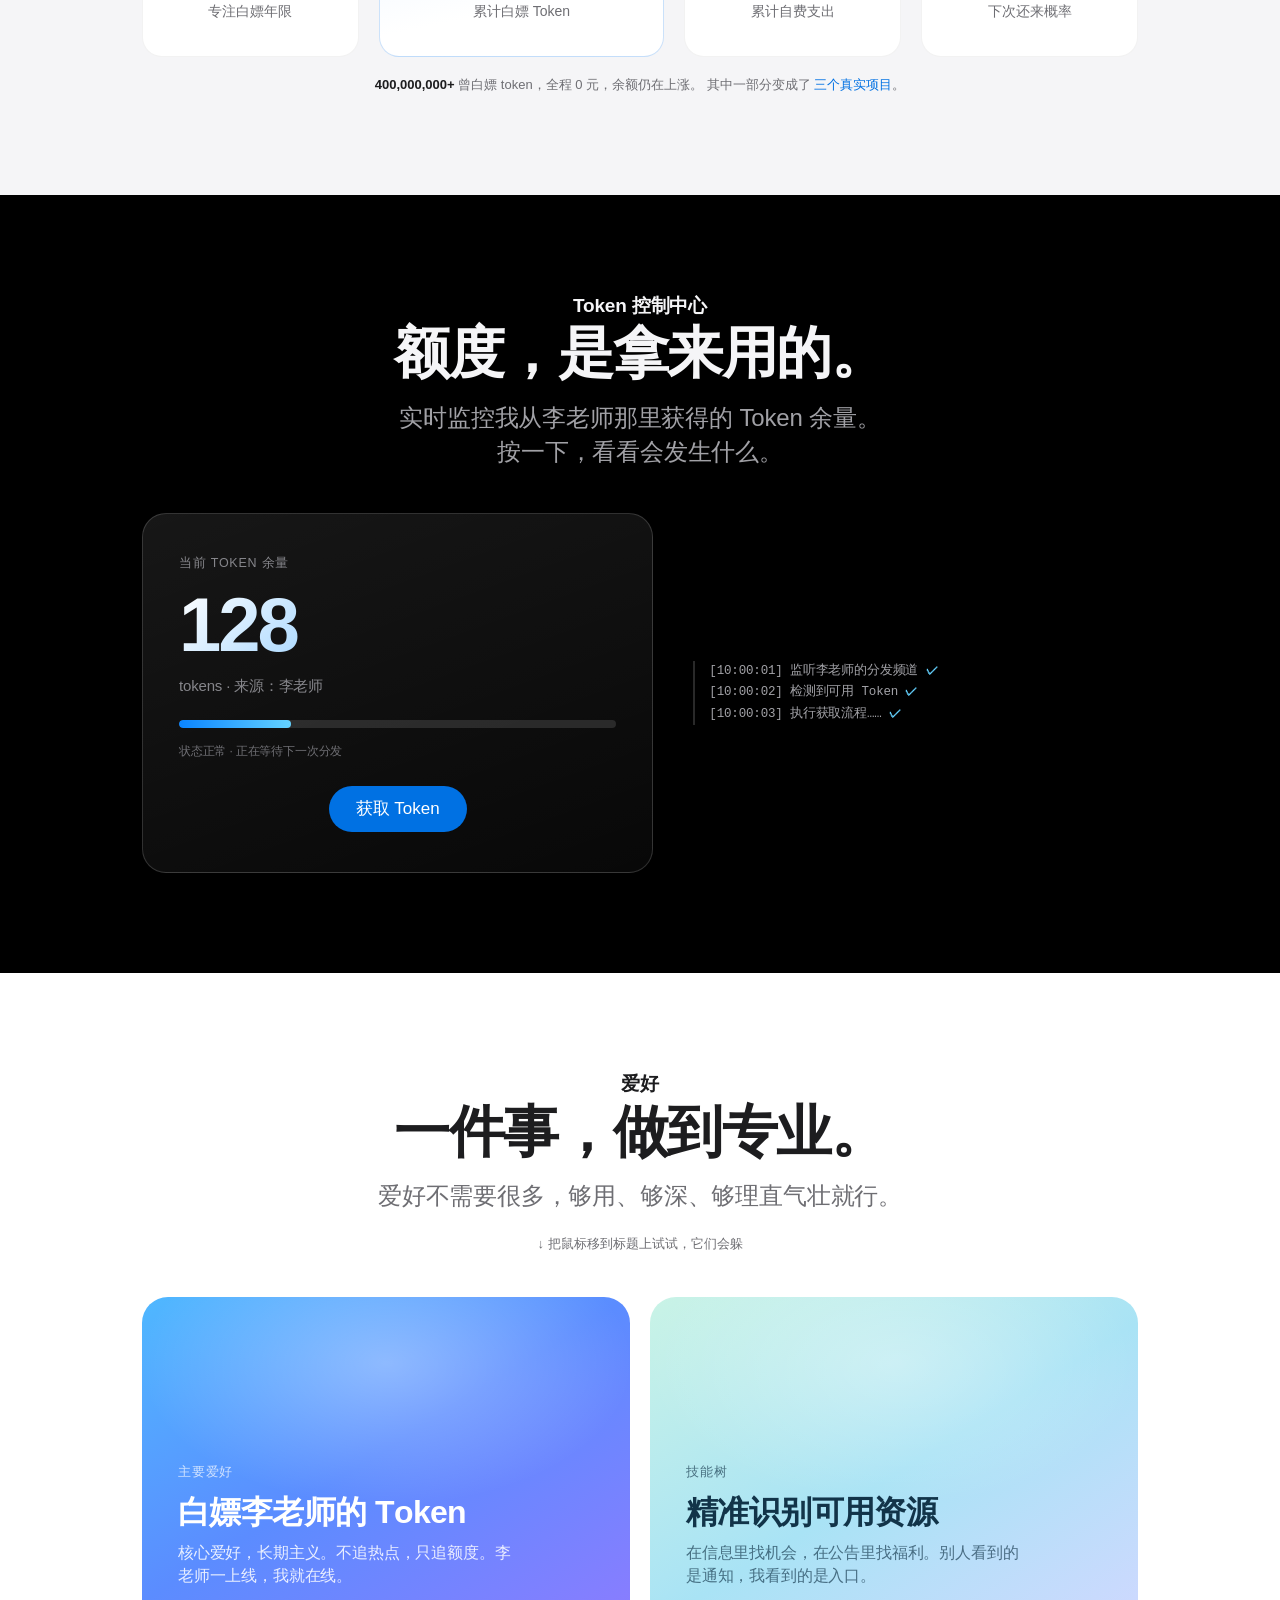
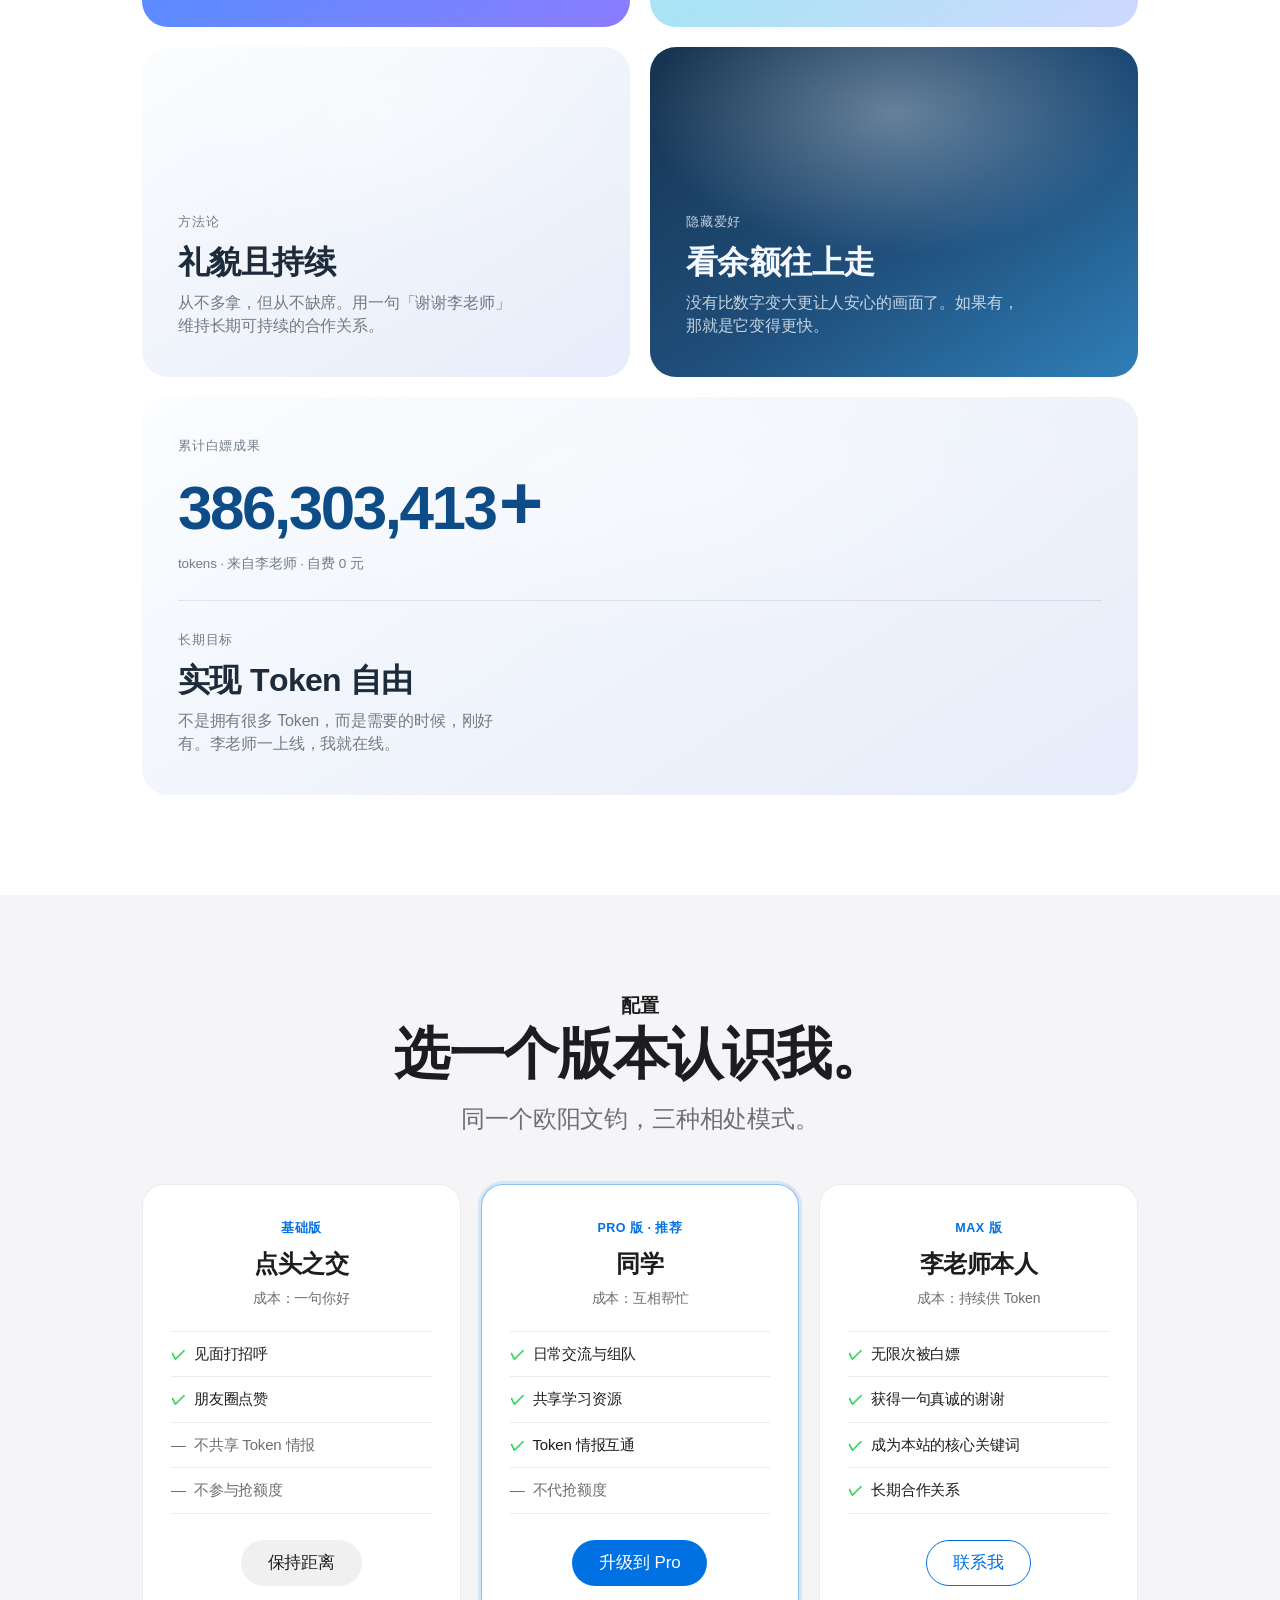
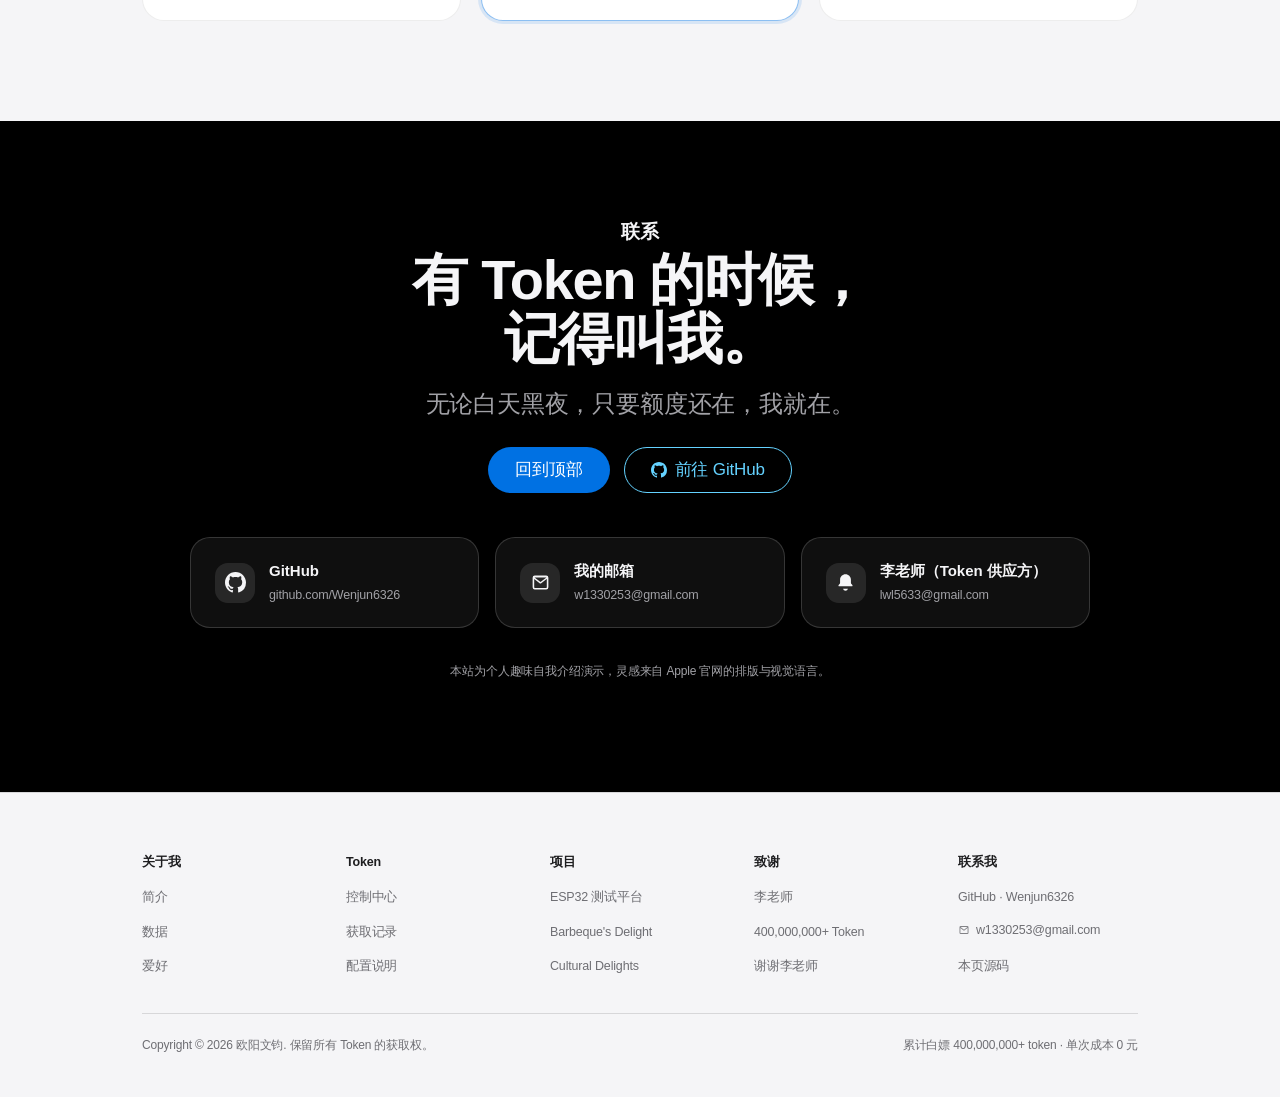
==== commit c2f8bc8a: "fix: 彻底移除所有装饰性旋转，并为静态资源加版本号强制刷新 上一轮把插画动画限定到 .art 后，仍有几处旋转会让人误以为“文字是斜的”： - 插画动效 avoBob / cornBob / wr" ====
--- a/index.html
+++ b/index.html
@@ -6,7 +6,7 @@
 <meta name="theme-color" content="#f5f5f7">
 <meta name="description" content="欧阳文钧的个人主页：爱好是白嫖李老师的东西（Token），以及用这些额度做出来的三个项目 —— ESP32-S3 无线测试平台与两个 Minecraft 模组移植。">
 <title>欧阳文钧 · 首页</title>
-<link rel="stylesheet" href="styles.css">
+<link rel="stylesheet" href="styles.css?v=20261007b">
 </head>
 <body>
 
@@ -356,6 +356,6 @@
 #tokenValue.pop{transform:scale(1.06);}
 </style>
 
-<script src="app.js"></script>
+<script src="app.js?v=20261007b"></script>
 </body>
 </html>
--- a/styles.css
+++ b/styles.css
@@ -262,10 +262,10 @@
 }
 .w-plus.pop{animation:wPop 1.15s var(--spring) forwards;}
 @keyframes wPop{
-  0%{transform:scale(1) rotate(0deg);color:#0d4c86;}
-  26%{transform:scale(1.78) rotate(7deg);color:#0071e3;}
-  58%{transform:scale(1.56) rotate(5deg);color:#0071e3;}
-  100%{transform:scale(1) rotate(0deg);color:#0d4c86;}
+  0%{transform:scale(1);color:#0d4c86;}
+  26%{transform:scale(1.78);color:#0071e3;}
+  58%{transform:scale(1.56);color:#0071e3;}
+  100%{transform:scale(1);color:#0d4c86;}
 }
 .w-unit{font-size:13.5px;opacity:.6;margin-top:12px;}
 
@@ -324,124 +324,6 @@
 .reveal.d3.in{transition-delay:.24s;}
 
 /* =========================================================
-   一级页面（入口）
-   ========================================================= */
-#landing{background:#000;color:#f5f5f7;}
-.landing-stage{
-  min-height:calc(100svh - var(--nav-h));position:relative;overflow:hidden;
-  display:flex;align-items:center;justify-content:center;
-  padding:96px 22px 84px;
-}
-.landing-stage .mesh{
-  position:absolute;inset:-14%;pointer-events:none;
-  background:
-    radial-gradient(38% 44% at 18% 26%,rgba(10,132,255,.5),transparent 68%),
-    radial-gradient(34% 40% at 82% 30%,rgba(94,92,230,.44),transparent 70%),
-    radial-gradient(46% 44% at 52% 88%,rgba(100,210,255,.3),transparent 72%);
-  filter:blur(44px);opacity:.62;
-  animation:meshDrift 26s var(--ease) infinite alternate;
-}
-@keyframes meshDrift{
-  0%{transform:translate3d(-1.5%,-1%,0) scale(1);}
-  50%{transform:translate3d(2%,2.5%,0) scale(1.08);}
-  100%{transform:translate3d(-2%,1.5%,0) scale(1.03);}
-}
-.landing-stage .grid-lines{
-  position:absolute;inset:0;pointer-events:none;opacity:.5;
-  background-image:
-    linear-gradient(rgba(255,255,255,.05) 1px,transparent 1px),
-    linear-gradient(90deg,rgba(255,255,255,.05) 1px,transparent 1px);
-  background-size:72px 72px;
-  mask-image:radial-gradient(70% 62% at 50% 46%,#000 30%,transparent 78%);
-  -webkit-mask-image:radial-gradient(70% 62% at 50% 46%,#000 30%,transparent 78%);
-}
-.landing-inner{position:relative;text-align:center;max-width:900px;width:100%;}
-.landing-kicker{
-  display:inline-flex;align-items:center;gap:9px;
-  padding:8px 18px;border-radius:980px;margin-bottom:26px;
-  background:rgba(255,255,255,.07);border:1px solid var(--line-dark);
-  font-size:13px;color:#c7c7cc;backdrop-filter:blur(12px);
-}
-.landing-kicker .dot{width:7px;height:7px;border-radius:50%;background:#30d158;box-shadow:0 0 0 4px rgba(48,209,88,.16);}
-.landing-title{
-  margin:0 0 20px;font-weight:700;letter-spacing:-.035em;line-height:1.03;
-  font-size:clamp(40px,8.6vw,96px);
-  background:linear-gradient(180deg,#ffffff 26%,#8fb8dd 100%);
-  -webkit-background-clip:text;background-clip:text;color:transparent;
-  view-transition-name:hero-title;
-}
-.landing-sub{
-  margin:0 auto;max-width:640px;font-size:clamp(17px,2.3vw,23px);
-  color:#a1a1a6;line-height:1.46;
-}
-.landing-sub .thanks{
-  display:inline-block;color:#f5f5f7;font-weight:600;
-  background:linear-gradient(180deg,#fff,#7cc4ff);
-  -webkit-background-clip:text;background-clip:text;color:transparent;
-}
-.landing-cta{margin-top:38px;display:flex;gap:14px;justify-content:center;flex-wrap:wrap;}
-.btn-light{background:#f5f5f7;color:#1d1d1f;}
-.btn-light:hover{background:#fff;box-shadow:0 12px 30px -14px rgba(255,255,255,.5);}
-.btn-outline-light{background:transparent;color:#f5f5f7;border-color:rgba(255,255,255,.4);}
-.btn-outline-light:hover{background:rgba(255,255,255,.12);border-color:#f5f5f7;}
-.landing-note{margin-top:28px;font-size:12.5px;color:#6e6e73;}
-
-/* 首屏底部三块迷你预览 */
-.mini-strip{
-  display:grid;grid-template-columns:repeat(3,1fr);gap:16px;
-  max-width:1000px;margin:64px auto 0;width:100%;
-}
-.mini{
-  border-radius:20px;padding:22px 22px 24px;text-align:left;
-  background:rgba(255,255,255,.06);border:1px solid var(--line-dark);
-  backdrop-filter:blur(14px);-webkit-backdrop-filter:blur(14px);
-  transition:transform .5s var(--ease),background .4s var(--ease),border-color .4s var(--ease);
-}
-.mini:hover{transform:translateY(-6px);background:rgba(255,255,255,.1);border-color:rgba(100,210,255,.45);}
-.mini .mi-ico{width:34px;height:34px;margin-bottom:14px;}
-.mini .mi-ico svg{width:34px;height:34px;}
-.mini b{display:block;font-size:15px;font-weight:600;color:#f5f5f7;margin-bottom:6px;letter-spacing:0;}
-.mini span{font-size:12.5px;color:#a1a1a6;line-height:1.45;display:block;}
-
-/* 关键词跑马灯 */
-.marquee{
-  overflow:hidden;border-top:1px solid rgba(255,255,255,.1);
-  border-bottom:1px solid rgba(255,255,255,.1);
-  background:#000;padding:26px 0;
-  mask-image:linear-gradient(90deg,transparent,#000 12%,#000 88%,transparent);
-  -webkit-mask-image:linear-gradient(90deg,transparent,#000 12%,#000 88%,transparent);
-}
-.marquee-track{display:flex;gap:56px;width:max-content;animation:slide 34s linear infinite;}
-.marquee:hover .marquee-track{animation-play-state:paused;}
-@keyframes slide{from{transform:translateX(0);}to{transform:translateX(-50%);}}
-.marquee span{
-  font-size:clamp(18px,2.6vw,30px);font-weight:600;letter-spacing:-.02em;
-  color:#48484a;white-space:nowrap;
-}
-.marquee span.hot{color:#f5f5f7;}
-
-/* ============ 浮动的几何图形 ============ */
-.shapes{position:absolute;inset:0;pointer-events:none;overflow:hidden;}
-.shapes i{
-  position:absolute;display:block;opacity:.5;
-  animation:float 14s var(--ease) infinite alternate;
-}
-.shapes i:nth-child(1){left:8%;top:22%;width:74px;height:74px;border:1px solid rgba(255,255,255,.22);border-radius:22px;animation-duration:16s;}
-.shapes i:nth-child(2){right:11%;top:31%;width:56px;height:56px;border:1px solid rgba(100,210,255,.35);border-radius:50%;animation-duration:19s;animation-delay:-4s;}
-.shapes i:nth-child(3){left:16%;bottom:19%;width:0;height:0;border-left:26px solid transparent;border-right:26px solid transparent;border-bottom:44px solid rgba(255,255,255,.14);animation-duration:21s;animation-delay:-7s;}
-.shapes i:nth-child(4){right:17%;bottom:23%;width:64px;height:64px;border:1px solid rgba(139,124,255,.4);transform:rotate(45deg);border-radius:14px;animation-duration:17s;animation-delay:-2s;}
-.shapes i:nth-child(5){left:47%;top:11%;width:34px;height:34px;border:1px solid rgba(255,255,255,.2);border-radius:50%;animation-duration:23s;animation-delay:-9s;}
-@keyframes float{
-  from{transform:translateY(-12px) rotate(0deg);}
-  to{transform:translateY(18px) rotate(14deg);}
-}
-.shapes i:nth-child(4){animation-name:floatDiamond;}
-@keyframes floatDiamond{
-  from{transform:translateY(-10px) rotate(45deg);}
-  to{transform:translateY(16px) rotate(61deg);}
-}
-
-/* =========================================================
    二级页面：项目
    ========================================================= */
 #projects-hero{padding:calc(var(--nav-h) + 80px) 0 74px;background:var(--paper-alt);position:relative;overflow:hidden;}
@@ -584,7 +466,6 @@
   .foot-links{grid-template-columns:repeat(2,1fr);}
   .project .head{grid-template-columns:1fr;gap:34px;}
   .project .head.flip .art{order:0;}
-  .mini-strip{grid-template-columns:1fr;}
 }
 @media (max-width:834px){
   section{padding:74px 0;}
@@ -611,7 +492,7 @@
 @media (prefers-reduced-motion:reduce){
   html{scroll-behavior:auto;}
   .reveal{opacity:1 !important;transform:none !important;}
-  #hero .orb,.landing-stage .mesh,.shapes i,.marquee-track{animation:none !important;}
+  #hero .orb{animation:none !important;}
 }
 
 /* ============ 跨文档视图过渡（丝滑跳转，无闪白） ============ */
@@ -627,4 +508,4 @@
 /* 主标题不做独立形变，避免与页面淡入叠加产生闪动 */
 @media (prefers-reduced-motion:reduce){
   ::view-transition-old(root),::view-transition-new(root){animation:none !important;}
-}
+}
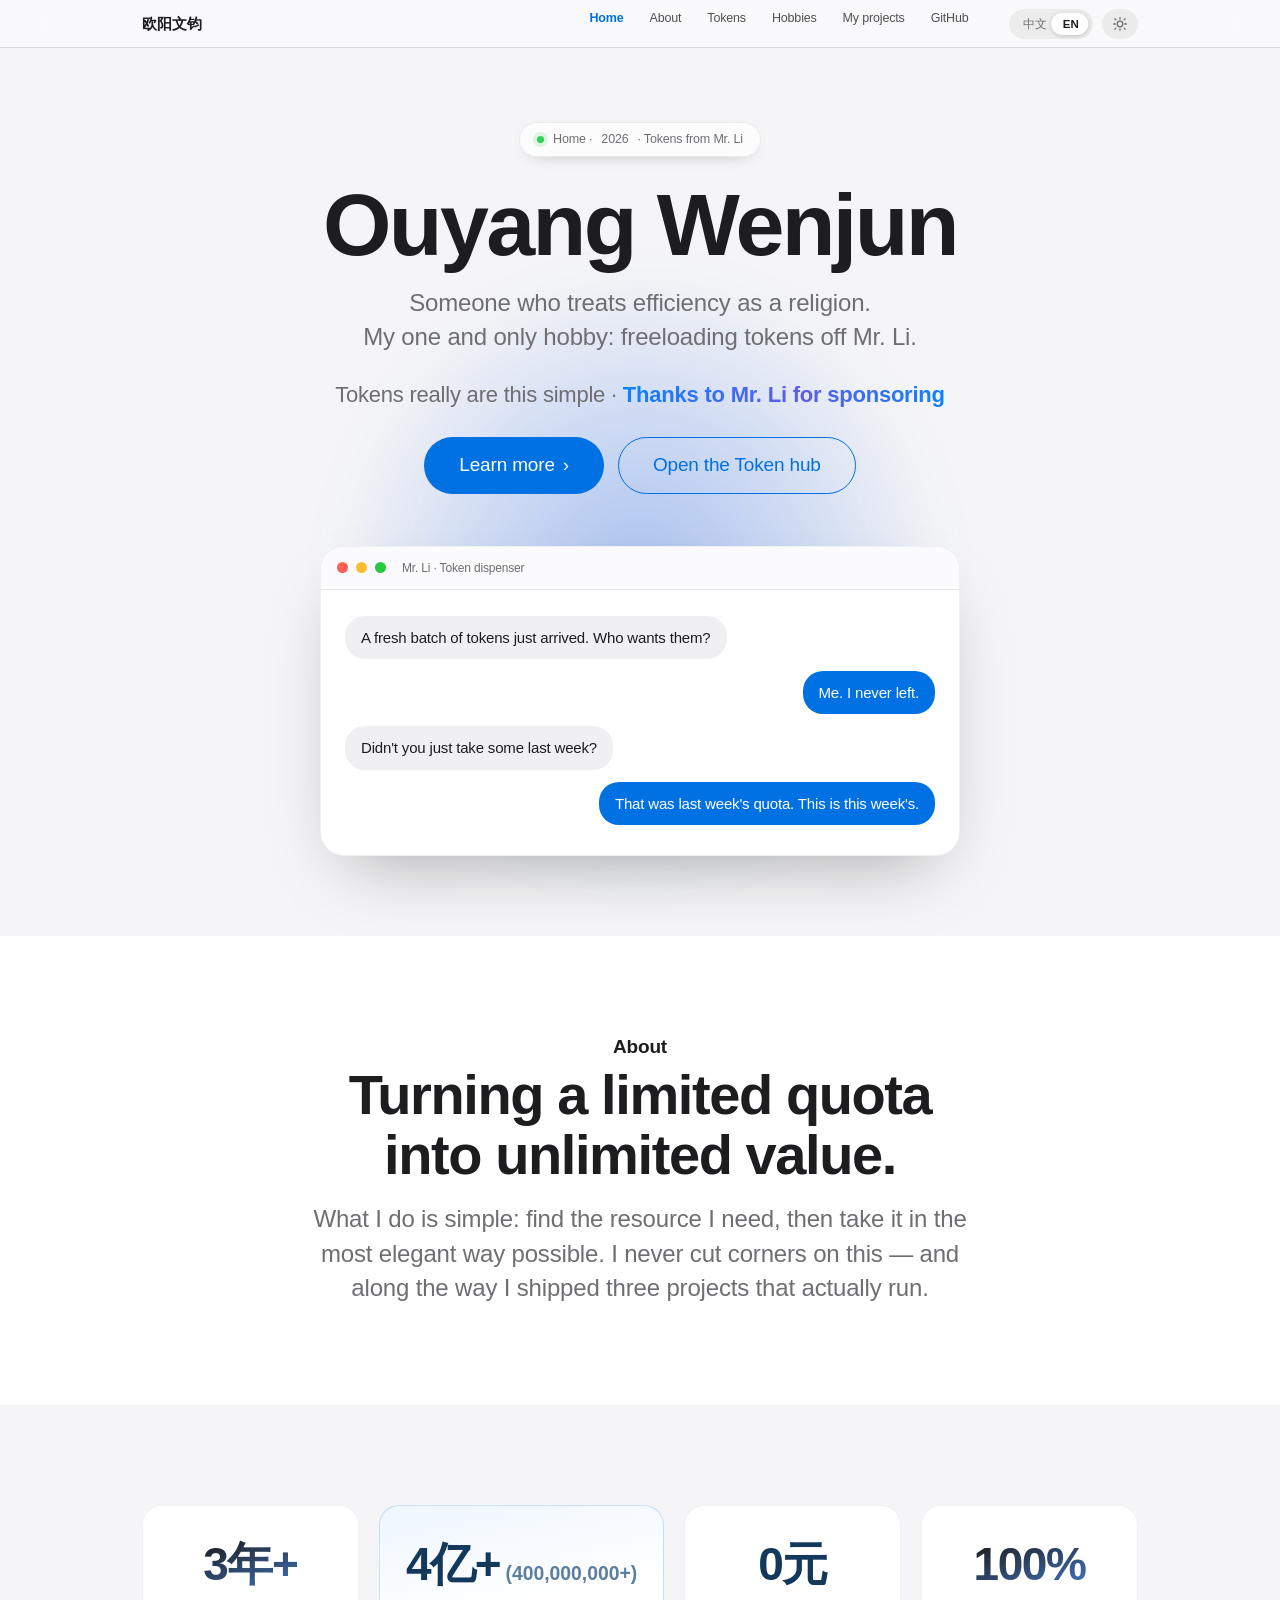
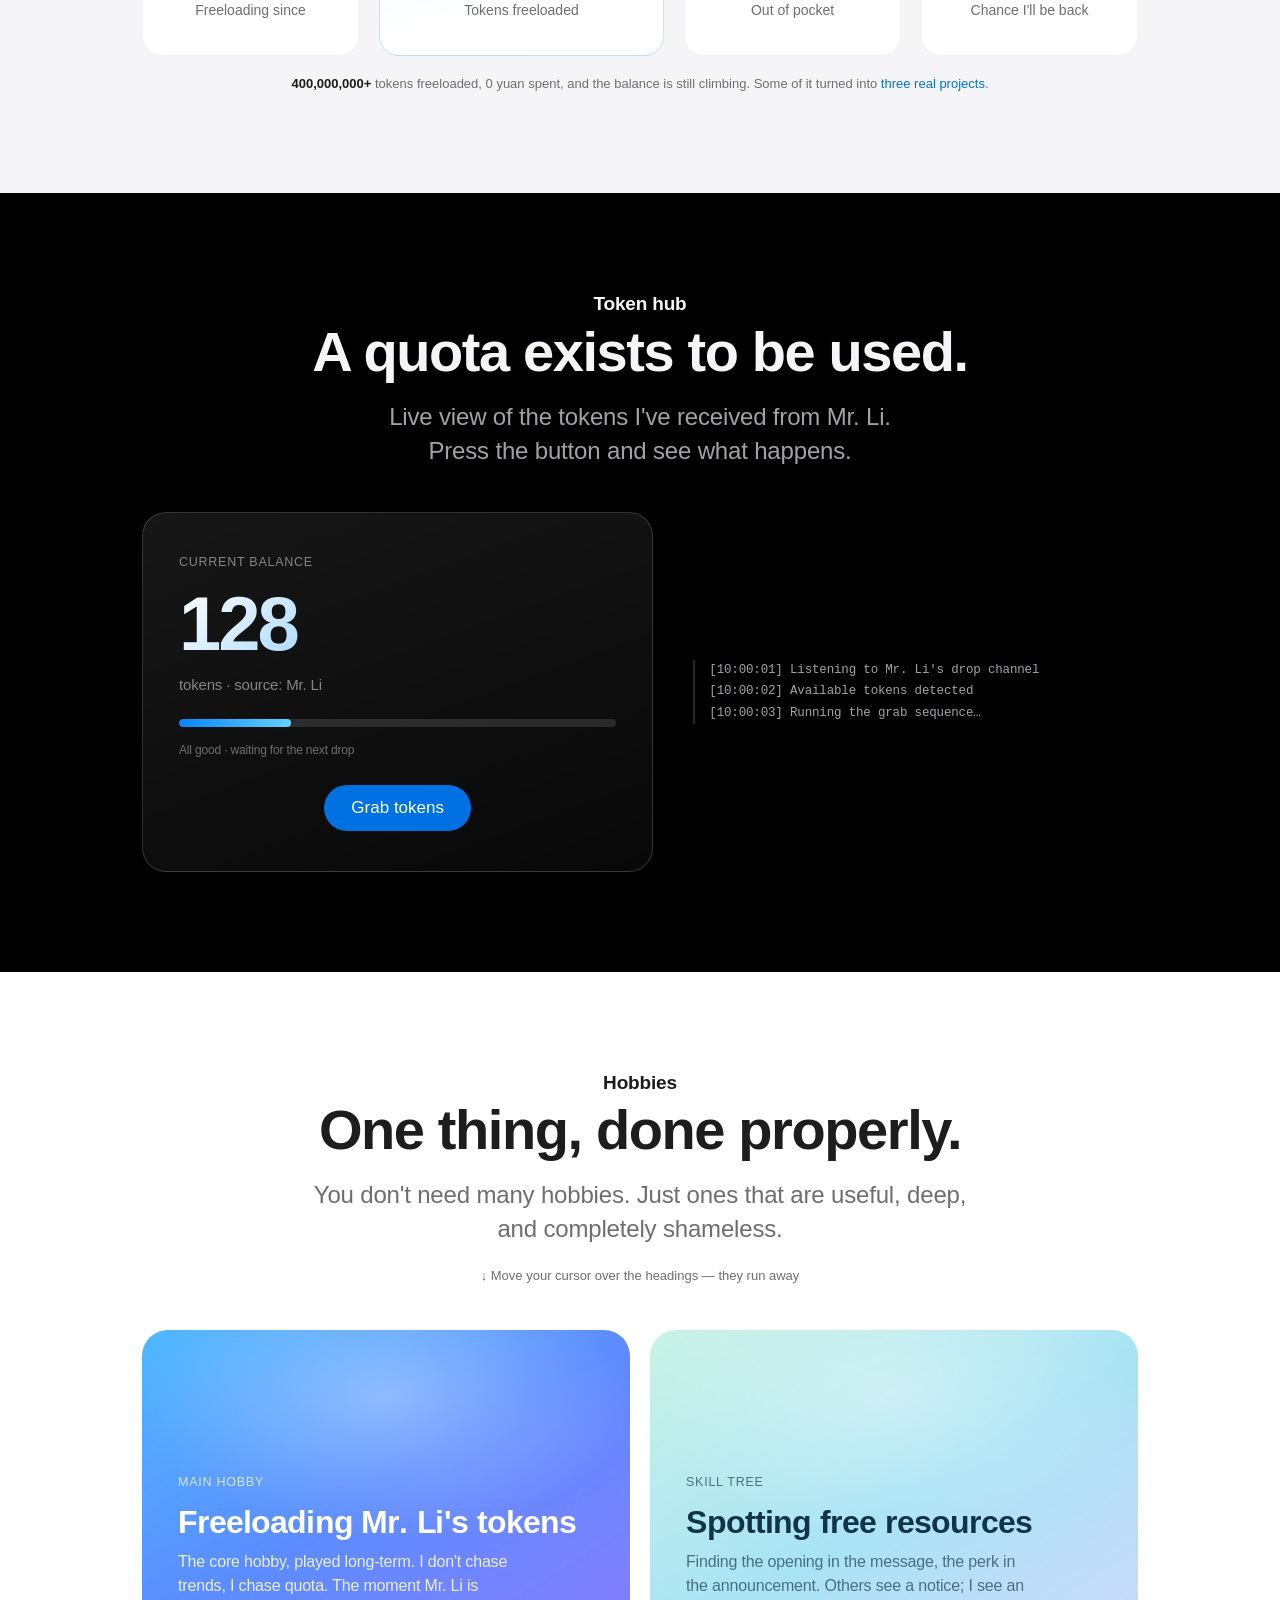
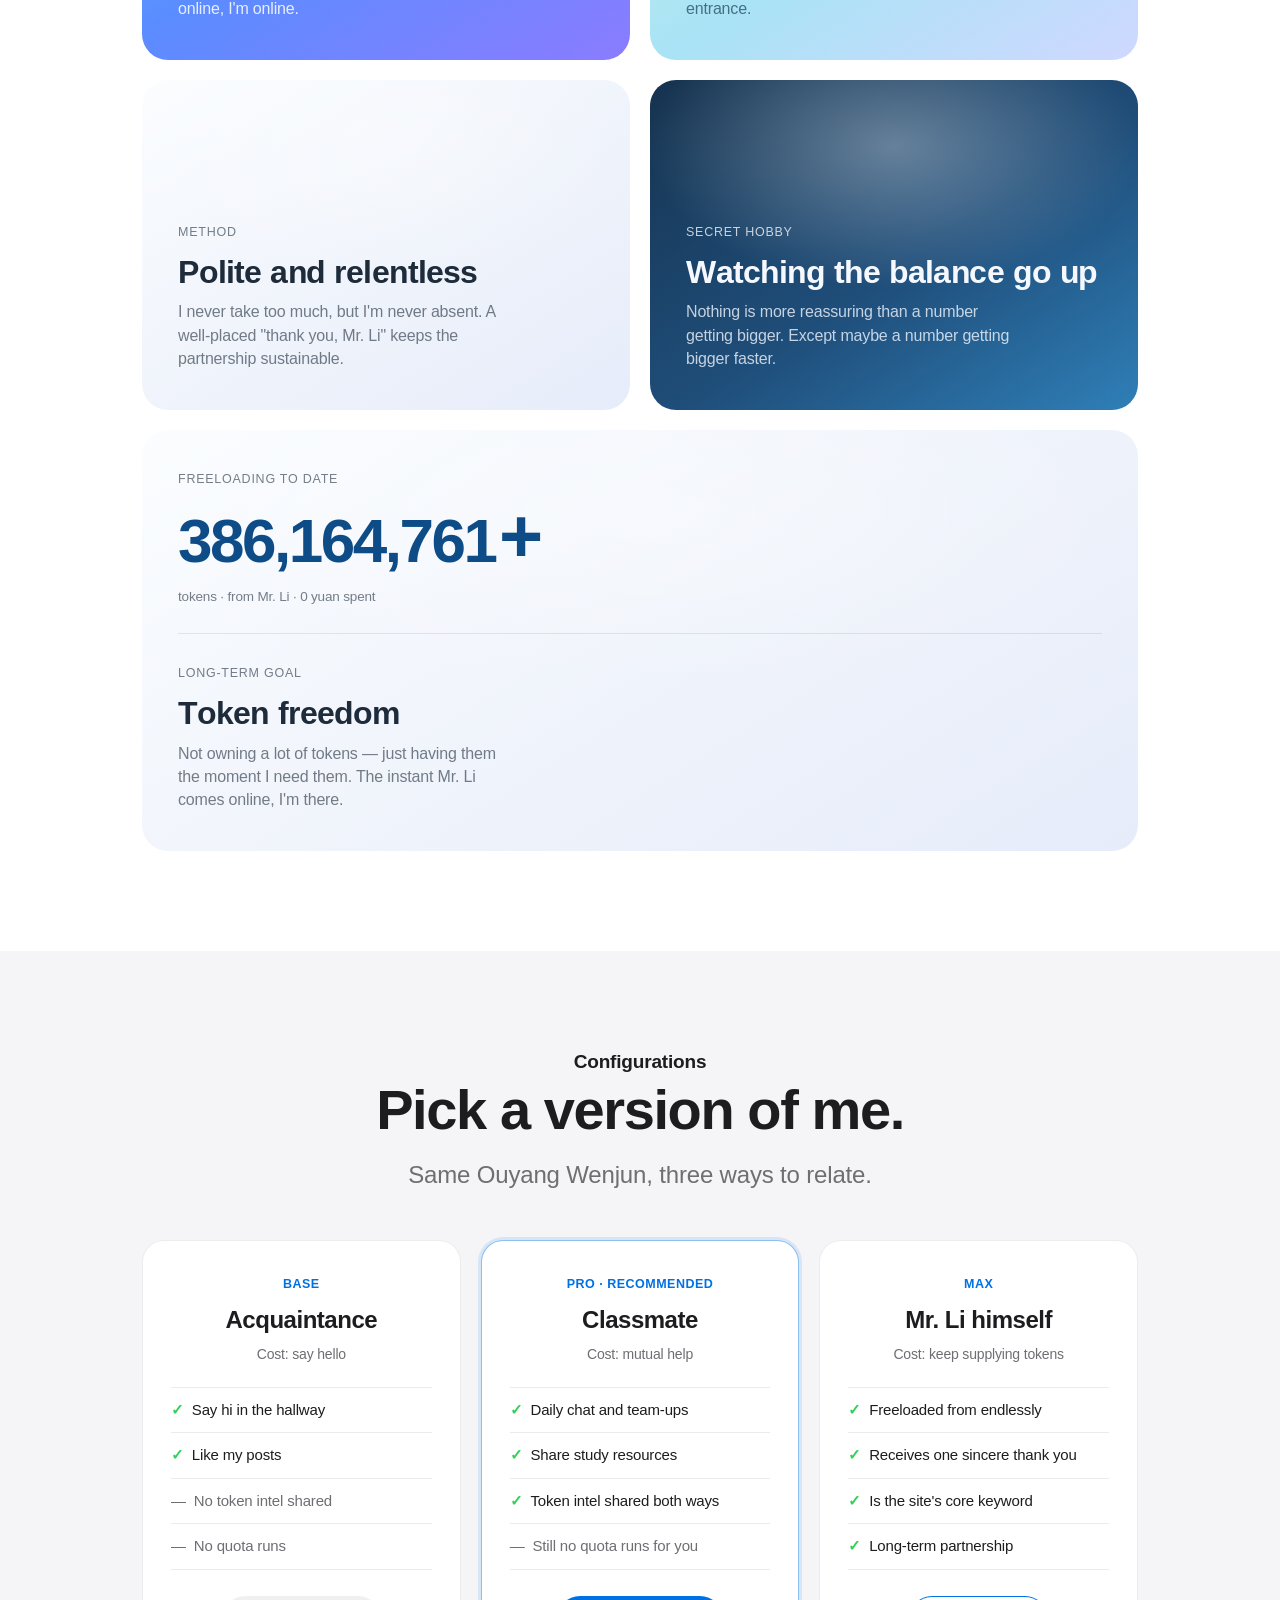
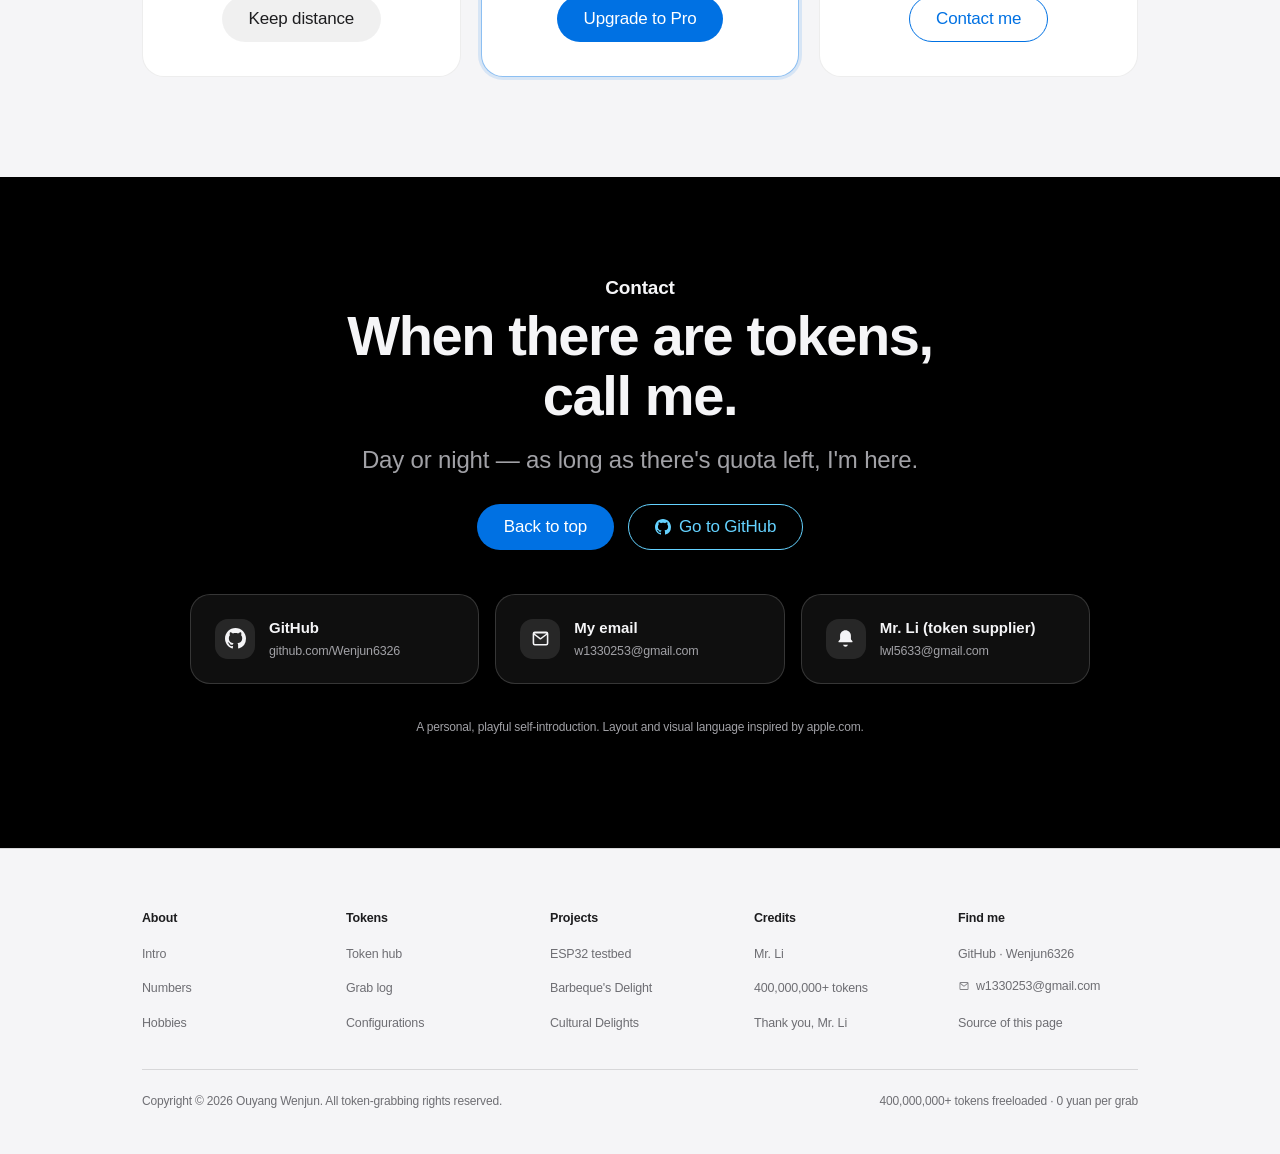
==== commit 3ba665bf: "feat: 加入中英双语与暗色模式 暗色模式 - 导航栏新增主题切换按钮（太阳/月亮），跟随系统 + 手动切换，localStorage 记忆 - 用 CSS 变量 + [data-theme="da" ====
--- a/index.html
+++ b/index.html
@@ -1,12 +1,30 @@
 <!DOCTYPE html>
-<html lang="zh-CN">
-<head>
+<html><head>
 <meta charset="UTF-8">
 <meta name="viewport" content="width=device-width, initial-scale=1">
 <meta name="theme-color" content="#f5f5f7">
+<script>
+/* 尽早决定主题与语言，避免首屏闪烁 */
+(function(){
+  try{
+    var d=document.documentElement, p=localStorage.getItem("wenjun.theme")||"auto";
+    var dark = p==="dark" || (p==="auto" && window.matchMedia && matchMedia("(prefers-color-scheme: dark)").matches);
+    d.setAttribute("data-theme", dark?"dark":"light");
+    if(dark){var m=document.querySelector('meta[name="theme-color"]'); if(m) m.setAttribute("content","#000000");}
+    var l=localStorage.getItem("wenjun.lang");
+    if(!l) l=(navigator.language||"zh").toLowerCase().indexOf("zh")===0?"zh":"en";
+    d.setAttribute("lang", l==="en"?"en":"zh-CN");
+  }catch(e){}
+})();
+</script>
 <meta name="description" content="欧阳文钧的个人主页：爱好是白嫖李老师的东西（Token），以及用这些额度做出来的三个项目 —— ESP32-S3 无线测试平台与两个 Minecraft 模组移植。">
 <title>欧阳文钧 · 首页</title>
-<link rel="stylesheet" href="styles.css?v=20261007b">
+<!-- i18n -->
+<meta name="i18n-title" data-zh="欧阳文钧 · 首页" data-en="Ouyang Wenjun · Home">
+<meta name="description" content="欧阳文钧的个人主页：爱好是白嫖李老师的东西（Token），以及用这些额度做出来的三个项目 —— ESP32-S3 无线测试平台与两个 Minecraft 模组移植。" data-en="Ouyang Wenjun's personal homepage: freeloading tokens off Mr. Li, and the three projects built with that quota — an ESP32-S3 wireless testbed and two Minecraft mod ports.">
+<link rel="stylesheet" href="styles.css?v=20261007c">
+<script src="assets/i18n-dict.js?v=20261007c"></script>
+<script src="assets/i18n-theme.js?v=20261007c"></script>
 </head>
 <body>
 
@@ -14,12 +32,22 @@
   <div class="inner">
     <a class="brand" href="index.html">欧阳文钧</a>
     <div class="links">
-      <a href="index.html" class="on">首页</a>
-      <a href="#intro">简介</a>
-      <a href="#tokens">Token</a>
-      <a href="#hobby">爱好</a>
-      <a href="projects/index.html">我的项目</a>
+      <a href="index.html" class="on" data-i18n-key="nav.home">首页</a>
+      <a href="#intro" data-i18n-key="nav.intro">简介</a>
+      <a href="#tokens" data-i18n-key="nav.tokens">Token</a>
+      <a href="#hobby" data-i18n-key="nav.hobby">爱好</a>
+      <a href="projects/index.html" data-i18n-key="nav.projects">我的项目</a>
       <a href="https://github.com/Wenjun6326" target="_blank" rel="noopener noreferrer">GitHub</a>
+    <div class="nav-tools">
+      <button class="tool-btn lang-toggle" id="langToggle" type="button" aria-label="Switch to English">
+        <span class="lg lg-zh">中文</span><span class="lg lg-en">EN</span>
+      </button>
+      <button class="tool-btn theme-toggle" id="themeToggle" type="button" aria-label="切换到深色模式">
+        <svg class="ic-sun" viewBox="0 0 24 24" aria-hidden="true"><circle cx="12" cy="12" r="4.2"></circle><path d="M12 2.6v2.2M12 19.2v2.2M4.2 4.2l1.6 1.6M18.2 18.2l1.6 1.6M2.6 12h2.2M19.2 12h2.2M4.2 19.8l1.6-1.6M18.2 5.8l1.6-1.6"></path></svg>
+        <svg class="ic-moon" viewBox="0 0 24 24" aria-hidden="true"><path d="M20 14.4A8.4 8.4 0 0 1 9.6 4a8.4 8.4 0 1 0 10.4 10.4Z"></path></svg>
+      </button>
+    </div>
+
     </div>
   </div>
 </nav>
@@ -31,34 +59,34 @@
     <div class="wrap stage">
       <div class="orb"></div>
       <div class="center">
-        <span class="hero-badge">
-          <span class="dot"></span>首页 · <span data-year>2026</span> · 额度来源：李老师
+        <span class="hero-badge" data-i18n-html-key="hero.badge">
+          <span class="dot"></span>首页 · <span data-year="">2026</span> · 额度来源：李老师
         </span>
-        <h1 class="big">欧阳文钧</h1>
-        <p class="lead">
+        <h1 class="big" data-i18n-key="hero.name">欧阳文钧</h1>
+        <p class="lead" data-i18n-html-key="hero.lead">
           一个把「效率」当成信仰的人。<br>
           爱好很专一：白嫖李老师的东西（Token）。
         </p>
-        <p class="token-line">
+        <p class="token-line" data-i18n-html-key="hero.tokenLine">
           Token 就是这么简单 · <span class="thanks">感谢李老师的赞助</span>
         </p>
         <div class="btns">
-          <a class="btn btn-solid btn-lg" href="projects/index.html" data-magnetic>
+          <a class="btn btn-solid btn-lg" href="projects/index.html" data-magnetic="" data-i18n-html-key="hero.cta">
             了解更多 <span class="arr">›</span>
           </a>
-          <a class="btn btn-ghost btn-lg" href="#tokens">查看 Token 中心</a>
+          <a class="btn btn-ghost btn-lg" href="#tokens" data-i18n-key="hero.cta2">查看 Token 中心</a>
         </div>
       </div>
 
       <div style="max-width:640px;margin:52px auto 0" class="">
         <div class="card">
-          <div class="bar"><i></i><i></i><i></i><span>李老师 · Token 分发终端</span></div>
+          <div class="bar"><i></i><i></i><i></i><span data-i18n-key="hero.term">李老师 · Token 分发终端</span></div>
           <div class="body">
             <div class="chat">
-              <div class="bubble">新的一批 <code>Token</code> 已经到了，谁先来？</div>
-              <div class="bubble me">我。我一直在。</div>
-              <div class="bubble">你上周不是刚拿过吗？</div>
-              <div class="bubble me">那是上周的额度，本周是本周的额度。</div>
+              <div class="bubble" data-i18n-key="hero.b1">新的一批 <code>Token</code> 已经到了，谁先来？</div>
+              <div class="bubble me" data-i18n-key="hero.b2">我。我一直在。</div>
+              <div class="bubble" data-i18n-key="hero.b3">你上周不是刚拿过吗？</div>
+              <div class="bubble me" data-i18n-key="hero.b4">那是上周的额度，本周是本周的额度。</div>
             </div>
           </div>
         </div>
@@ -70,9 +98,9 @@
   <!-- ================= 简介 ================= -->
   <section id="intro">
     <div class="wrap center">
-      <p class="eyebrow reveal">简介</p>
-      <h2 class="big reveal d1">把有限的额度，<br>用出无限的价值。</h2>
-      <p class="lead reveal d2">
+      <p class="eyebrow reveal" data-i18n-key="intro.eyebrow">简介</p>
+      <h2 class="big reveal d1" data-i18n-html-key="intro.title">把有限的额度，<br>用出无限的价值。</h2>
+      <p class="lead reveal d2" data-i18n-key="intro.lead">
         我做的事很简单：找到被我需要的资源，然后用最优雅的方式把它变成我的。
         在这一点上，我从不偷懒 —— 顺便还做出了三个能跑的项目。
       </p>
@@ -84,23 +112,23 @@
     <div class="wrap">
       <div class="grid g4">
         <div class="stat reveal">
-          <b class="grad" data-count="3" data-suffix="年+" data-magnet>0</b>
-          <span>专注白嫖年限</span>
+          <b class="grad" data-count="3" data-suffix="年+" data-magnet="" data-i18n-key="stat.years">0</b>
+          <span data-i18n-key="stat.yearsLabel">专注白嫖年限</span>
         </div>
         <div class="stat accent reveal d1">
-          <b class="has-alt" data-count="4" data-suffix="亿+" data-alt=" (400,000,000+)">0</b>
-          <span>累计白嫖 Token</span>
+          <b class="has-alt" data-count="4" data-suffix="亿+" data-alt=" (400,000,000+)" data-i18n-key="stat.tokensAlt">0</b>
+          <span data-i18n-key="stat.tokensLabel">累计白嫖 Token</span>
         </div>
         <div class="stat reveal d2">
-          <b class="deep" data-count="0" data-suffix="元">0</b>
-          <span>累计自费支出</span>
+          <b class="deep" data-count="0" data-suffix="元" data-i18n-key="stat.spend">0</b>
+          <span data-i18n-key="stat.spendLabel">累计自费支出</span>
         </div>
         <div class="stat reveal d3">
-          <b class="grad" data-count="100" data-suffix="%">0</b>
-          <span>下次还来概率</span>
-        </div>
-      </div>
-      <p class="stats-note center reveal d2">
+          <b class="grad" data-count="100" data-suffix="%" data-i18n-key="stat.again">0</b>
+          <span data-i18n-key="stat.againLabel">下次还来概率</span>
+        </div>
+      </div>
+      <p class="stats-note center reveal d2" data-i18n-html-key="stats.note">
         <b id="statsNumber">400,000,000+</b> 曾白嫖 token，全程 0 元，余额仍在上涨。
         其中一部分变成了 <a href="projects/index.html" style="color:var(--accent)">三个真实项目</a>。
       </p>
@@ -111,40 +139,38 @@
   <section id="tokens" class="dark">
     <div class="wrap">
       <div class="center">
-        <p class="eyebrow reveal">Token 控制中心</p>
-        <h2 class="big reveal d1">额度，是拿来用的。</h2>
-        <p class="lead reveal d2">
+        <p class="eyebrow reveal" data-i18n-key="tok.eyebrow">Token 控制中心</p>
+        <h2 class="big reveal d1" data-i18n-key="tok.title">额度，是拿来用的。</h2>
+        <p class="lead reveal d2" data-i18n-html-key="tok.lead">
           实时监控我从李老师那里获得的 Token 余量。<br>
           按一下，看看会发生什么。
         </p>
       </div>
 
-      <div style="display:grid;grid-template-columns:1.15fr 1fr;gap:40px;align-items:center;margin-top:44px"
-           class="token-board">
+      <div style="display:grid;grid-template-columns:1.15fr 1fr;gap:40px;align-items:center;margin-top:44px" class="token-board">
         <div class="reveal d1" style="border-radius:24px;padding:40px 36px;
              background:linear-gradient(160deg,rgba(255,255,255,.09),rgba(255,255,255,.03));
              border:1px solid var(--line-dark);backdrop-filter:blur(12px);-webkit-backdrop-filter:blur(12px)">
-          <div style="font-size:12.5px;color:#86868b;letter-spacing:.06em;text-transform:uppercase;margin-bottom:14px">当前 Token 余量</div>
+          <div data-tkey="tok.balance" style="font-size:12.5px;color:#86868b;letter-spacing:.06em;text-transform:uppercase;margin-bottom:14px" data-i18n-key="tok.balance">当前 Token 余量</div>
           <div id="tokenValue" style="font-size:clamp(52px,8vw,76px);font-weight:700;line-height:1;letter-spacing:-.04em;
                font-variant-numeric:tabular-nums;background:linear-gradient(135deg,#fff,#7cc4ff 60%,#0a84ff);
                -webkit-background-clip:text;background-clip:text;color:transparent;transition:transform .25s var(--ease)">0</div>
-          <div style="font-size:15px;color:#86868b;margin-top:12px">tokens · 来源：李老师</div>
+          <div data-tkey="tok.unit" style="font-size:15px;color:#86868b;margin-top:12px">tokens · 来源：李老师</div>
           <div style="margin-top:22px;height:8px;border-radius:99px;background:rgba(255,255,255,.12);overflow:hidden">
             <i id="meterBar" style="display:block;height:100%;width:62%;border-radius:99px;
                background:linear-gradient(90deg,#0a84ff,#64d2ff);transition:width .6s var(--ease)"></i>
           </div>
-          <div id="tokenNote" style="font-size:12px;color:#6e6e73;margin-top:14px">状态正常 · 正在等待下一次分发</div>
+          <div id="tokenNote" data-tkey="tok.note" style="font-size:12px;color:#6e6e73;margin-top:14px" data-i18n-key="tok.note">状态正常 · 正在等待下一次分发</div>
           <div class="center" style="margin-top:26px">
-            <button class="btn btn-solid" id="getToken">获取 Token</button>
+            <button class="btn btn-solid" id="getToken" data-tkey="tok.btn" data-i18n-key="tok.btn">获取 Token</button>
           </div>
         </div>
 
         <div class="reveal d2" style="font-family:'SF Mono',ui-monospace,Menlo,Consolas,monospace;
-             font-size:12.5px;line-height:1.7;color:#a1a1a6;border-left:2px solid rgba(255,255,255,.16);padding-left:14px"
-             id="logLines">
-          <div>[10:00:01] 监听李老师的分发频道 <b style="color:#64d2ff">✓</b></div>
-          <div>[10:00:02] 检测到可用 Token <b style="color:#64d2ff">✓</b></div>
-          <div>[10:00:03] 执行获取流程…… <b style="color:#64d2ff">✓</b></div>
+             font-size:12.5px;line-height:1.7;color:#a1a1a6;border-left:2px solid rgba(255,255,255,.16);padding-left:14px" id="logLines">
+          <div data-tkey-html="tok.log1" data-i18n-key="tok.log1">[10:00:01] 监听李老师的分发频道 <b style="color:#64d2ff">✓</b></div>
+          <div data-tkey-html="tok.log2" data-i18n-key="tok.log2">[10:00:02] 检测到可用 Token <b style="color:#64d2ff">✓</b></div>
+          <div data-tkey-html="tok.log3" data-i18n-key="tok.log3">[10:00:03] 执行获取流程…… <b style="color:#64d2ff">✓</b></div>
         </div>
       </div>
     </div>
@@ -154,45 +180,45 @@
   <section id="hobby">
     <div class="wrap">
       <div class="center">
-        <p class="eyebrow reveal">爱好</p>
-        <h2 class="big reveal d1">一件事，做到专业。</h2>
-        <p class="lead reveal d2">爱好不需要很多，够用、够深、够理直气壮就行。</p>
-        <p class="hint reveal d3">↓ 把鼠标移到标题上试试，它们会躲</p>
+        <p class="eyebrow reveal" data-i18n-key="hobby.eyebrow">爱好</p>
+        <h2 class="big reveal d1" data-i18n-key="hobby.title">一件事，做到专业。</h2>
+        <p class="lead reveal d2" data-i18n-key="hobby.lead">爱好不需要很多，够用、够深、够理直气壮就行。</p>
+        <p class="hint reveal d3" data-i18n-key="hobby.hint">↓ 把鼠标移到标题上试试，它们会躲</p>
       </div>
 
       <div class="tiles">
         <article class="tile t1 reveal">
-          <div class="k">主要爱好</div>
-          <h3 class="mid"><span class="magnet" data-magnet>白嫖李老师的 Token</span></h3>
-          <p>核心爱好，长期主义。不追热点，只追额度。李老师一上线，我就在线。</p>
+          <div class="k" data-i18n-key="hobby.k1">主要爱好</div>
+          <h3 class="mid"><span class="magnet" data-magnet="" data-i18n-key="hobby.t1">白嫖李老师的 Token</span></h3>
+          <p data-i18n-key="hobby.p1">核心爱好，长期主义。不追热点，只追额度。李老师一上线，我就在线。</p>
         </article>
         <article class="tile t2 reveal d1">
-          <div class="k">技能树</div>
-          <h3 class="mid"><span class="magnet" data-magnet>精准识别可用资源</span></h3>
-          <p>在信息里找机会，在公告里找福利。别人看到的是通知，我看到的是入口。</p>
+          <div class="k" data-i18n-key="hobby.k2">技能树</div>
+          <h3 class="mid"><span class="magnet" data-magnet="" data-i18n-key="hobby.t2">精准识别可用资源</span></h3>
+          <p data-i18n-key="hobby.p2">在信息里找机会，在公告里找福利。别人看到的是通知，我看到的是入口。</p>
         </article>
         <article class="tile t3 reveal d1">
-          <div class="k">方法论</div>
-          <h3 class="mid"><span class="magnet" data-magnet>礼貌且持续</span></h3>
-          <p>从不多拿，但从不缺席。用一句「谢谢李老师」维持长期可持续的合作关系。</p>
+          <div class="k" data-i18n-key="hobby.k3">方法论</div>
+          <h3 class="mid"><span class="magnet" data-magnet="" data-i18n-key="hobby.t3">礼貌且持续</span></h3>
+          <p data-i18n-key="hobby.p3">从不多拿，但从不缺席。用一句「谢谢李老师」维持长期可持续的合作关系。</p>
         </article>
         <article class="tile t4 reveal d2">
-          <div class="k">隐藏爱好</div>
-          <h3 class="mid"><span class="magnet" data-magnet>看余额往上走</span></h3>
-          <p>没有比数字变大更让人安心的画面了。如果有，那就是它变得更快。</p>
+          <div class="k" data-i18n-key="hobby.k4">隐藏爱好</div>
+          <h3 class="mid"><span class="magnet" data-magnet="" data-i18n-key="hobby.t4">看余额往上走</span></h3>
+          <p data-i18n-key="hobby.p4">没有比数字变大更让人安心的画面了。如果有，那就是它变得更快。</p>
         </article>
         <article class="tile t3 wide reveal d3">
           <div class="wide-top">
-            <div class="w-label">累计白嫖成果</div>
+            <div class="w-label" data-i18n-key="hobby.wLabel">累计白嫖成果</div>
             <div class="w-value" id="bigNumber">
               <span class="w-glow" id="bigGlow" aria-hidden="true"></span>
               <span class="digits" id="bigDigits">400,000,000</span><span class="w-plus" id="bigPlus">+</span>
             </div>
-            <div class="w-unit">tokens · 来自李老师 · 自费 0 元</div>
+            <div class="w-unit" data-i18n-key="hobby.wUnit">tokens · 来自李老师 · 自费 0 元</div>
           </div>
-          <div class="k">长期目标</div>
-          <h3 class="mid"><span class="magnet" data-magnet>实现 Token 自由</span></h3>
-          <p>不是拥有很多 Token，而是需要的时候，刚好有。李老师一上线，我就在线。</p>
+          <div class="k" data-i18n-key="hobby.k5">长期目标</div>
+          <h3 class="mid"><span class="magnet" data-magnet="" data-i18n-key="hobby.t5">实现 Token 自由</span></h3>
+          <p data-i18n-key="hobby.p5">不是拥有很多 Token，而是需要的时候，刚好有。李老师一上线，我就在线。</p>
         </article>
       </div>
     </div>
@@ -202,49 +228,49 @@
   <section id="models" style="background:var(--paper-alt)">
     <div class="wrap">
       <div class="center">
-        <p class="eyebrow reveal">配置</p>
-        <h2 class="big reveal d1">选一个版本认识我。</h2>
-        <p class="lead reveal d2">同一个欧阳文钧，三种相处模式。</p>
+        <p class="eyebrow reveal" data-i18n-key="models.eyebrow">配置</p>
+        <h2 class="big reveal d1" data-i18n-key="models.title">选一个版本认识我。</h2>
+        <p class="lead reveal d2" data-i18n-key="models.lead">同一个欧阳文钧，三种相处模式。</p>
       </div>
 
       <div class="model-grid">
         <div class="model reveal">
-          <div class="tagline">基础版</div>
-          <h3>点头之交</h3>
-          <div class="price">成本：一句你好</div>
+          <div class="tagline" data-i18n-key="models.tagBasic">基础版</div>
+          <h3 data-i18n-key="models.hBasic">点头之交</h3>
+          <div class="price" data-i18n-key="models.pBasic">成本：一句你好</div>
           <ul>
-            <li class="ok">见面打招呼</li>
-            <li class="ok">朋友圈点赞</li>
-            <li class="no">不共享 Token 情报</li>
-            <li class="no">不参与抢额度</li>
+            <li class="ok" data-i18n-key="models.b1">见面打招呼</li>
+            <li class="ok" data-i18n-key="models.b2">朋友圈点赞</li>
+            <li class="no" data-i18n-key="models.b3">不共享 Token 情报</li>
+            <li class="no" data-i18n-key="models.b4">不参与抢额度</li>
           </ul>
-          <a class="btn btn-quiet" href="#contact">保持距离</a>
+          <a class="btn btn-quiet" href="#contact" data-i18n-key="models.cBasic">保持距离</a>
         </div>
 
         <div class="model best reveal d1">
-          <div class="tagline">Pro 版 · 推荐</div>
-          <h3>同学</h3>
-          <div class="price">成本：互相帮忙</div>
+          <div class="tagline" data-i18n-key="models.tagPro">Pro 版 · 推荐</div>
+          <h3 data-i18n-key="models.hPro">同学</h3>
+          <div class="price" data-i18n-key="models.pPro">成本：互相帮忙</div>
           <ul>
-            <li class="ok">日常交流与组队</li>
-            <li class="ok">共享学习资源</li>
-            <li class="ok">Token 情报互通</li>
-            <li class="no">不代抢额度</li>
+            <li class="ok" data-i18n-key="models.r1">日常交流与组队</li>
+            <li class="ok" data-i18n-key="models.r2">共享学习资源</li>
+            <li class="ok" data-i18n-key="models.r3">Token 情报互通</li>
+            <li class="no" data-i18n-key="models.r4">不代抢额度</li>
           </ul>
-          <a class="btn btn-solid" href="#contact">升级到 Pro</a>
+          <a class="btn btn-solid" href="#contact" data-i18n-key="models.cPro">升级到 Pro</a>
         </div>
 
         <div class="model reveal d2">
-          <div class="tagline">Max 版</div>
-          <h3>李老师本人</h3>
-          <div class="price">成本：持续供 Token</div>
+          <div class="tagline" data-i18n-key="models.tagMax">Max 版</div>
+          <h3 data-i18n-key="models.hMax">李老师本人</h3>
+          <div class="price" data-i18n-key="models.pMax">成本：持续供 Token</div>
           <ul>
-            <li class="ok">无限次被白嫖</li>
-            <li class="ok">获得一句真诚的谢谢</li>
-            <li class="ok">成为本站的核心关键词</li>
-            <li class="ok">长期合作关系</li>
+            <li class="ok" data-i18n-key="models.m1">无限次被白嫖</li>
+            <li class="ok" data-i18n-key="models.m2">获得一句真诚的谢谢</li>
+            <li class="ok" data-i18n-key="models.m3">成为本站的核心关键词</li>
+            <li class="ok" data-i18n-key="models.m4">长期合作关系</li>
           </ul>
-          <a class="btn btn-ghost" href="#contact">联系我</a>
+          <a class="btn btn-ghost" href="#contact" data-i18n-key="models.cMax">联系我</a>
         </div>
       </div>
     </div>
@@ -253,13 +279,13 @@
   <!-- ================= 联系方式 ================= -->
   <section id="contact" class="dark">
     <div class="wrap center">
-      <p class="eyebrow reveal">联系</p>
-      <h2 class="big reveal d1">有 Token 的时候，<br>记得叫我。</h2>
-      <p class="lead reveal d2">无论白天黑夜，只要额度还在，我就在。</p>
+      <p class="eyebrow reveal" data-i18n-key="contact.eyebrow">联系</p>
+      <h2 class="big reveal d1" data-i18n-html-key="contact.title">有 Token 的时候，<br>记得叫我。</h2>
+      <p class="lead reveal d2" data-i18n-key="contact.lead">无论白天黑夜，只要额度还在，我就在。</p>
       <div class="btns reveal d3">
-        <a class="btn btn-solid" href="#hero">回到顶部</a>
-        <a class="btn btn-ghost gh-link" href="https://github.com/Wenjun6326" target="_blank" rel="noopener noreferrer">
-          <svg class="gh-ico" viewBox="0 0 16 16" aria-hidden="true"><path d="M8 0C3.58 0 0 3.58 0 8c0 3.54 2.29 6.53 5.47 7.59.4.07.55-.17.55-.38 0-.19-.01-.82-.01-1.49-2.01.37-2.53-.49-2.69-.94-.09-.23-.48-.94-.82-1.13-.28-.15-.68-.52-.01-.53.63-.01 1.08.58 1.23.82.72 1.21 1.87.87 2.33.66.07-.52.28-.87.51-1.07-1.78-.2-3.64-.89-3.64-3.95 0-.87.31-1.59.82-2.15-.08-.2-.36-1.02.08-2.12 0 0 .67-.21 2.2.82.64-.18 1.32-.27 2-.27s1.36.09 2 .27c1.53-1.04 2.2-.82 2.2-.82.44 1.1.16 1.92.08 2.12.51.56.82 1.27.82 2.15 0 3.07-1.87 3.75-3.65 3.95.29.25.54.73.54 1.48 0 1.07-.01 1.93-.01 2.2 0 .21.15.46.55.38A8.01 8.01 0 0 0 16 8c0-4.42-3.58-8-8-8Z"/></svg>
+        <a class="btn btn-solid" href="#hero" data-i18n-key="contact.top">回到顶部</a>
+        <a class="btn btn-ghost gh-link" href="https://github.com/Wenjun6326" target="_blank" rel="noopener noreferrer" data-i18n-html-key="contact.github">
+          <svg class="gh-ico" viewBox="0 0 16 16" aria-hidden="true"><path d="M8 0C3.58 0 0 3.58 0 8c0 3.54 2.29 6.53 5.47 7.59.4.07.55-.17.55-.38 0-.19-.01-.82-.01-1.49-2.01.37-2.53-.49-2.69-.94-.09-.23-.48-.94-.82-1.13-.28-.15-.68-.52-.01-.53.63-.01 1.08.58 1.23.82.72 1.21 1.87.87 2.33.66.07-.52.28-.87.51-1.07-1.78-.2-3.64-.89-3.64-3.95 0-.87.31-1.59.82-2.15-.08-.2-.36-1.02.08-2.12 0 0 .67-.21 2.2.82.64-.18 1.32-.27 2-.27s1.36.09 2 .27c1.53-1.04 2.2-.82 2.2-.82.44 1.1.16 1.92.08 2.12.51.56.82 1.27.82 2.15 0 3.07-1.87 3.75-3.65 3.95.29.25.54.73.54 1.48 0 1.07-.01 1.93-.01 2.2 0 .21.15.46.55.38A8.01 8.01 0 0 0 16 8c0-4.42-3.58-8-8-8Z"></path></svg>
           前往 GitHub
         </a>
       </div>
@@ -267,27 +293,27 @@
       <div class="contacts">
         <a class="c-card reveal d1" href="https://github.com/Wenjun6326" target="_blank" rel="noopener noreferrer">
           <span class="ico">
-            <svg viewBox="0 0 16 16" aria-hidden="true"><path d="M8 0C3.58 0 0 3.58 0 8c0 3.54 2.29 6.53 5.47 7.59.4.07.55-.17.55-.38 0-.19-.01-.82-.01-1.49-2.01.37-2.53-.49-2.69-.94-.09-.23-.48-.94-.82-1.13-.28-.15-.68-.52-.01-.53.63-.01 1.08.58 1.23.82.72 1.21 1.87.87 2.33.66.07-.52.28-.87.51-1.07-1.78-.2-3.64-.89-3.64-3.95 0-.87.31-1.59.82-2.15-.08-.2-.36-1.02.08-2.12 0 0 .67-.21 2.2.82.64-.18 1.32-.27 2-.27s1.36.09 2 .27c1.53-1.04 2.2-.82 2.2-.82.44 1.1.16 1.92.08 2.12.51.56.82 1.27.82 2.15 0 3.07-1.87 3.75-3.65 3.95.29.25.54.73.54 1.48 0 1.07-.01 1.93-.01 2.2 0 .21.15.46.55.38A8.01 8.01 0 0 0 16 8c0-4.42-3.58-8-8-8Z"/></svg>
+            <svg viewBox="0 0 16 16" aria-hidden="true"><path d="M8 0C3.58 0 0 3.58 0 8c0 3.54 2.29 6.53 5.47 7.59.4.07.55-.17.55-.38 0-.19-.01-.82-.01-1.49-2.01.37-2.53-.49-2.69-.94-.09-.23-.48-.94-.82-1.13-.28-.15-.68-.52-.01-.53.63-.01 1.08.58 1.23.82.72 1.21 1.87.87 2.33.66.07-.52.28-.87.51-1.07-1.78-.2-3.64-.89-3.64-3.95 0-.87.31-1.59.82-2.15-.08-.2-.36-1.02.08-2.12 0 0 .67-.21 2.2.82.64-.18 1.32-.27 2-.27s1.36.09 2 .27c1.53-1.04 2.2-.82 2.2-.82.44 1.1.16 1.92.08 2.12.51.56.82 1.27.82 2.15 0 3.07-1.87 3.75-3.65 3.95.29.25.54.73.54 1.48 0 1.07-.01 1.93-.01 2.2 0 .21.15.46.55.38A8.01 8.01 0 0 0 16 8c0-4.42-3.58-8-8-8Z"></path></svg>
           </span>
-          <span class="txt"><strong>GitHub</strong><small>github.com/Wenjun6326</small></span>
+          <span class="txt"><strong data-i18n-key="contact.ghCard">GitHub</strong><small>github.com/Wenjun6326</small></span>
         </a>
 
         <a class="c-card reveal d2" href="mailto:w1330253@gmail.com">
           <span class="ico">
-            <svg viewBox="0 0 24 24" aria-hidden="true"><path d="M3 6.5A2.5 2.5 0 0 1 5.5 4h13A2.5 2.5 0 0 1 21 6.5v11a2.5 2.5 0 0 1-2.5 2.5h-13A2.5 2.5 0 0 1 3 17.5v-11Zm2.2-.3 6.8 5.1 6.8-5.1H5.2Zm13.8 1.9-6.2 4.65a1.5 1.5 0 0 1-1.8 0L4.8 8.1v9.4c0 .4.3.7.7.7h13c.4 0 .7-.3.7-.7V8.1Z"/></svg>
+            <svg viewBox="0 0 24 24" aria-hidden="true"><path d="M3 6.5A2.5 2.5 0 0 1 5.5 4h13A2.5 2.5 0 0 1 21 6.5v11a2.5 2.5 0 0 1-2.5 2.5h-13A2.5 2.5 0 0 1 3 17.5v-11Zm2.2-.3 6.8 5.1 6.8-5.1H5.2Zm13.8 1.9-6.2 4.65a1.5 1.5 0 0 1-1.8 0L4.8 8.1v9.4c0 .4.3.7.7.7h13c.4 0 .7-.3.7-.7V8.1Z"></path></svg>
           </span>
-          <span class="txt"><strong>我的邮箱</strong><small>w1330253@gmail.com</small></span>
+          <span class="txt"><strong data-i18n-key="contact.mailLabel">我的邮箱</strong><small>w1330253@gmail.com</small></span>
         </a>
 
         <a class="c-card reveal d3" href="mailto:lwl5633@gmail.com">
           <span class="ico">
-            <svg viewBox="0 0 24 24" aria-hidden="true"><path d="M12 2.6c-3.4 0-6.2 2.8-6.2 6.2v3.4c0 .6-.2 1.1-.6 1.5l-1 1.1c-.6.6-.1 1.6.7 1.6h14.2c.8 0 1.3-1 .7-1.6l-1-1.1c-.4-.4-.6-.9-.6-1.5V8.8c0-3.4-2.8-6.2-6.2-6.2Zm0 18.8a2.9 2.9 0 0 0 2.8-2.2H9.2A2.9 2.9 0 0 0 12 21.4Z"/></svg>
+            <svg viewBox="0 0 24 24" aria-hidden="true"><path d="M12 2.6c-3.4 0-6.2 2.8-6.2 6.2v3.4c0 .6-.2 1.1-.6 1.5l-1 1.1c-.6.6-.1 1.6.7 1.6h14.2c.8 0 1.3-1 .7-1.6l-1-1.1c-.4-.4-.6-.9-.6-1.5V8.8c0-3.4-2.8-6.2-6.2-6.2Zm0 18.8a2.9 2.9 0 0 0 2.8-2.2H9.2A2.9 2.9 0 0 0 12 21.4Z"></path></svg>
           </span>
-          <span class="txt"><strong>李老师（Token 供应方）</strong><small>lwl5633@gmail.com</small></span>
+          <span class="txt"><strong data-i18n-key="contact.mrLiLabel">李老师（Token 供应方）</strong><small>lwl5633@gmail.com</small></span>
         </a>
       </div>
 
-      <p class="small reveal d3" style="margin-top:34px">
+      <p class="small reveal d3" style="margin-top:34px" data-i18n-key="contact.disclaimer">
         本站为个人趣味自我介绍演示，灵感来自 Apple 官网的排版与视觉语言。
       </p>
     </div>
@@ -299,51 +325,51 @@
   <div class="wrap">
     <div class="foot-links">
       <div>
-        <h4>关于我</h4>
-        <ul>
-          <li><a href="#intro">简介</a></li>
-          <li><a href="#stats">数据</a></li>
-          <li><a href="#hobby">爱好</a></li>
-        </ul>
-      </div>
-      <div>
-        <h4>Token</h4>
-        <ul>
-          <li><a href="#tokens">控制中心</a></li>
-          <li><a href="#stats">获取记录</a></li>
-          <li><a href="#models">配置说明</a></li>
-        </ul>
-      </div>
-      <div>
-        <h4>项目</h4>
-        <ul>
-          <li><a href="projects/index.html#esp32">ESP32 测试平台</a></li>
-          <li><a href="projects/index.html#bbq">Barbeque's Delight</a></li>
-          <li><a href="projects/index.html#cultural">Cultural Delights</a></li>
-        </ul>
-      </div>
-      <div>
-        <h4>致谢</h4>
-        <ul>
-          <li><a href="#contact">李老师</a></li>
-          <li><a href="#stats">400,000,000+ Token</a></li>
-          <li><a href="#contact">谢谢李老师</a></li>
-        </ul>
-      </div>
-      <div>
-        <h4>联系我</h4>
+        <h4 data-i18n-key="foot.about">关于我</h4>
+        <ul>
+          <li><a href="#intro" data-i18n-key="foot.about1">简介</a></li>
+          <li><a href="#stats" data-i18n-key="foot.about2">数据</a></li>
+          <li><a href="#hobby" data-i18n-key="foot.about3">爱好</a></li>
+        </ul>
+      </div>
+      <div>
+        <h4 data-i18n-key="foot.token">Token</h4>
+        <ul>
+          <li><a href="#tokens" data-i18n-key="foot.token1">控制中心</a></li>
+          <li><a href="#stats" data-i18n-key="foot.token2">获取记录</a></li>
+          <li><a href="#models" data-i18n-key="foot.token3">配置说明</a></li>
+        </ul>
+      </div>
+      <div>
+        <h4 data-i18n-key="foot.proj">项目</h4>
+        <ul>
+          <li><a href="projects/index.html#esp32" data-i18n-key="foot.proj1">ESP32 测试平台</a></li>
+          <li><a href="projects/index.html#bbq" data-i18n-key="foot.proj2">Barbeque's Delight</a></li>
+          <li><a href="projects/index.html#cultural" data-i18n-key="foot.proj3">Cultural Delights</a></li>
+        </ul>
+      </div>
+      <div>
+        <h4 data-i18n-key="foot.thanks">致谢</h4>
+        <ul>
+          <li><a href="#contact" data-i18n-key="foot.thanks1">李老师</a></li>
+          <li><a href="#stats" data-i18n-key="foot.thanks2">400,000,000+ Token</a></li>
+          <li><a href="#contact" data-i18n-key="foot.thanks3">谢谢李老师</a></li>
+        </ul>
+      </div>
+      <div>
+        <h4 data-i18n-key="foot.contact">联系我</h4>
         <ul>
           <li><a href="https://github.com/Wenjun6326" target="_blank" rel="noopener noreferrer">GitHub · Wenjun6326</a></li>
           <li><a class="mail-inline" href="mailto:w1330253@gmail.com">
-            <svg class="mi" viewBox="0 0 24 24" aria-hidden="true"><path d="M3 6.5A2.5 2.5 0 0 1 5.5 4h13A2.5 2.5 0 0 1 21 6.5v11a2.5 2.5 0 0 1-2.5 2.5h-13A2.5 2.5 0 0 1 3 17.5v-11Zm2.2-.3 6.8 5.1 6.8-5.1H5.2Zm13.8 1.9-6.2 4.65a1.5 1.5 0 0 1-1.8 0L4.8 8.1v9.4c0 .4.3.7.7.7h13c.4 0 .7-.3.7-.7V8.1Z"/></svg>
+            <svg class="mi" viewBox="0 0 24 24" aria-hidden="true"><path d="M3 6.5A2.5 2.5 0 0 1 5.5 4h13A2.5 2.5 0 0 1 21 6.5v11a2.5 2.5 0 0 1-2.5 2.5h-13A2.5 2.5 0 0 1 3 17.5v-11Zm2.2-.3 6.8 5.1 6.8-5.1H5.2Zm13.8 1.9-6.2 4.65a1.5 1.5 0 0 1-1.8 0L4.8 8.1v9.4c0 .4.3.7.7.7h13c.4 0 .7-.3.7-.7V8.1Z"></path></svg>
             w1330253@gmail.com</a></li>
-          <li><a href="https://github.com/Wenjun6326/wenjun6326.github.io" target="_blank" rel="noopener noreferrer">本页源码</a></li>
+          <li><a href="https://github.com/Wenjun6326/wenjun6326.github.io" target="_blank" rel="noopener noreferrer" data-i18n-key="foot.source">本页源码</a></li>
         </ul>
       </div>
     </div>
     <div class="foot-note">
-      <span>Copyright © <span data-year>2026</span> 欧阳文钧. 保留所有 Token 的获取权。</span>
-      <span>累计白嫖 400,000,000+ token · 单次成本 0 元</span>
+      <span data-i18n-key="foot.copyright">Copyright © <span data-year="">2026</span> 欧阳文钧. 保留所有 Token 的获取权。</span>
+      <span data-i18n-key="foot.claim">累计白嫖 400,000,000+ token · 单次成本 0 元</span>
     </div>
   </div>
 </footer>
@@ -356,6 +382,9 @@
 #tokenValue.pop{transform:scale(1.06);}
 </style>
 
-<script src="app.js?v=20261007b"></script>
-</body>
-</html>
+<script src="app.js?v=20261007c"></script>
+
+
+
+
+</body></html>
--- a/styles.css
+++ b/styles.css
@@ -499,6 +499,7 @@
 @view-transition{navigation:auto;}
 /* 背景色跟随页面，避免过渡期间露出白底造成“闪一下” */
 ::view-transition{background-color:#fbfbfd;}
+html[data-theme="dark"]::view-transition{background-color:#0a0a0a;}
 ::view-transition-old(root),::view-transition-new(root){mix-blend-mode:normal;}
 ::view-transition-old(root){animation:vtOut .24s var(--ease) both;}
 ::view-transition-new(root){animation:vtIn .34s var(--ease) both;}
@@ -508,4 +509,138 @@
 /* 主标题不做独立形变，避免与页面淡入叠加产生闪动 */
 @media (prefers-reduced-motion:reduce){
   ::view-transition-old(root),::view-transition-new(root){animation:none !important;}
-}+}
+
+/* =========================================================
+   导航右侧工具区：语言切换 + 主题切换
+   ========================================================= */
+.nav-tools{display:flex;align-items:center;gap:9px;margin-left:auto;padding-left:14px;flex:none;}
+#nav .links{margin-left:auto;min-width:0;}
+
+.tool-btn{
+  display:inline-flex;align-items:center;justify-content:center;gap:6px;
+  height:30px;min-width:30px;padding:0 9px;border-radius:980px;
+  background:rgba(0,0,0,.055);border:1px solid transparent;
+  color:var(--ink-soft);cursor:pointer;
+  transition:background .3s var(--ease),color .3s var(--ease),border-color .3s var(--ease),transform .18s var(--spring);
+}
+.tool-btn:hover{background:rgba(0,0,0,.1);color:var(--accent);}
+.tool-btn:active{transform:scale(.94);}
+.tool-btn:focus-visible{outline:2px solid var(--accent);outline-offset:2px;}
+
+/* 语言切换：中文 / EN 双标签，高亮当前语言 */
+.lang-toggle{position:relative;padding:0 8px;font-size:11.5px;letter-spacing:.01em;}
+.lang-toggle .lg{position:relative;z-index:1;padding:0 5px;line-height:30px;transition:color .3s var(--ease);}
+.lang-toggle .lg-en{opacity:.5;}
+.lang-toggle::before{
+  content:"";position:absolute;top:3px;left:4px;width:calc(50% - 4px);height:calc(100% - 6px);
+  border-radius:980px;background:#fff;box-shadow:0 1px 4px rgba(0,0,0,.18);
+  transition:transform .34s var(--spring);
+}
+.lang-toggle.is-en::before{transform:translateX(calc(100% + 0px));}
+.lang-toggle .lg-zh{color:var(--ink);font-weight:600;}
+.lang-toggle .lg-en{color:var(--ink-soft);}
+.lang-toggle.is-en .lg-zh{color:var(--ink-soft);font-weight:400;}
+.lang-toggle.is-en .lg-en{color:var(--ink);font-weight:600;opacity:1;}
+
+/* 主题切换：图标随模式切换 */
+.theme-toggle svg{width:16px;height:16px;fill:none;stroke:currentColor;stroke-width:1.9;stroke-linecap:round;stroke-linejoin:round;}
+.theme-toggle .ic-moon{display:none;}
+.theme-toggle.is-dark .ic-sun{display:none;}
+.theme-toggle.is-dark .ic-moon{display:block;}
+
+@media (max-width:734px){
+  .nav-tools{gap:7px;}
+  .tool-btn{padding:0 7px;}
+  .lang-toggle .lg{padding:0 4px;font-size:11px;}
+}
+
+/* =========================================================
+   暗色模式
+   ========================================================= */
+html[data-theme="dark"]{
+  --ink:#f5f5f7;
+  --ink-soft:#a1a1a6;
+  --paper:#000;
+  --paper-alt:#0a0a0a;
+  --line:rgba(255,255,255,.14);
+  --line-dark:rgba(255,255,255,.18);
+  --surface:#141416;
+  --accent:#0a84ff;
+  --accent-hover:#3d9bff;
+  color-scheme:dark;
+  background:var(--paper);
+}
+html[data-theme="dark"] .dark,
+html[data-theme="dark"] #tokens,
+html[data-theme="dark"] #contact{background:#000;}
+
+/* 导航与磨砂层 */
+html[data-theme="dark"] #nav{background:rgba(22,22,24,.74);}
+html[data-theme="dark"] .p-nav{background:rgba(22,22,24,.82);}
+html[data-theme="dark"] .p-nav a{background:rgba(255,255,255,.09);color:#d2d2d7;}
+html[data-theme="dark"] .tool-btn{background:rgba(255,255,255,.11);color:#d2d2d7;}
+html[data-theme="dark"] .tool-btn:hover{background:rgba(255,255,255,.18);color:#fff;}
+html[data-theme="dark"] .lang-toggle::before{background:#48484a;box-shadow:0 1px 4px rgba(0,0,0,.5);}
+html[data-theme="dark"] .lang-toggle .lg-zh,html[data-theme="dark"] .lang-toggle .lg-en{color:#f5f5f7;}
+html[data-theme="dark"] .lang-toggle .lg-zh,html[data-theme="dark"] .lang-toggle.is-en .lg-en{font-weight:600;}
+html[data-theme="dark"] .lang-toggle .lg-en,html[data-theme="dark"] .lang-toggle.is-en .lg-zh{color:#a1a1a6;font-weight:400;}
+
+/* 浅色首屏与各类白卡 */
+html[data-theme="dark"] #hero{background:#0a0a0a;}
+html[data-theme="dark"] .hero-badge{
+  background:rgba(255,255,255,.08);border-color:rgba(255,255,255,.12);
+  box-shadow:none;color:#a1a1a6;
+}
+html[data-theme="dark"] .card{background:var(--surface);border-color:rgba(255,255,255,.09);box-shadow:0 30px 70px -34px rgba(0,0,0,.9);}
+html[data-theme="dark"] .card .bar{background:#101012;border-bottom-color:rgba(255,255,255,.09);}
+html[data-theme="dark"] .card .bar span{color:#86868b;}
+html[data-theme="dark"] .bubble{background:rgba(255,255,255,.1);color:#f5f5f7;}
+html[data-theme="dark"] .bubble.me{background:var(--accent);color:#fff;}
+html[data-theme="dark"] .bubble code{background:rgba(255,255,255,.13);color:#7cc4ff;}
+html[data-theme="dark"] .name-tag,html[data-theme="dark"] .token-pill{background:rgba(255,255,255,.09);color:#a1a1a6;}
+
+html[data-theme="dark"] .stat{background:var(--surface);border-color:rgba(255,255,255,.07);}
+html[data-theme="dark"] .stat b.has-alt,
+html[data-theme="dark"] .stat b.deep,
+html[data-theme="dark"] .stat b em{color:#7cc4ff;}
+html[data-theme="dark"] .stat b.grad{
+  background:linear-gradient(160deg,#ffffff 15%,#7cc4ff 85%);
+  -webkit-background-clip:text;background-clip:text;
+}
+html[data-theme="dark"] .stat.accent{
+  background:linear-gradient(168deg,rgba(10,132,255,.16),rgba(255,255,255,.02) 62%);
+  border-color:rgba(10,132,255,.3);
+}
+html[data-theme="dark"] .stats-note b{color:#f5f5f7;}
+
+html[data-theme="dark"] .model{background:var(--surface);border-color:rgba(255,255,255,.08);}
+html[data-theme="dark"] .model.best{border-color:rgba(10,132,255,.5);box-shadow:0 0 0 3px rgba(10,132,255,.16);}
+html[data-theme="dark"] .model li{border-top-color:rgba(255,255,255,.09);border-bottom-color:rgba(255,255,255,.09);}
+html[data-theme="dark"] .btn-quiet{background:rgba(255,255,255,.12);color:#f5f5f7;}
+html[data-theme="dark"] .btn-quiet:hover{background:rgba(255,255,255,.2);}
+
+html[data-theme="dark"] .summary-band{background:var(--paper-alt);}
+html[data-theme="dark"] .summary-band .s-card{background:var(--surface);border-color:rgba(255,255,255,.07);}
+
+/* 页脚 */
+html[data-theme="dark"] footer{background:var(--paper-alt);}
+
+/* Token 账单区的数字与卡片在暗色下已是深色体系，仅微调 */
+html[data-theme="dark"] .w-value{color:#7cc4ff;}
+html[data-theme="dark"] .w-plus{color:#7cc4ff;}
+
+/* 暗色下 t3 类磁贴（原本是浅色）改为深色玻璃 */
+html[data-theme="dark"] .t3{
+  background:linear-gradient(148deg,#1c1c1f 0%,#232327 55%,#2a2f38 100%);
+  color:#f5f5f7;
+}
+html[data-theme="dark"] .t3 .k,html[data-theme="dark"] .t3 p{opacity:.66;}
+html[data-theme="dark"] .wide-top{border-bottom-color:rgba(255,255,255,.14);}
+html[data-theme="dark"] #projects-hero{background:var(--paper-alt);}
+html[data-theme="dark"] .art{border-color:rgba(255,255,255,.08);}
+html[data-theme="dark"] .art.art-food{background:linear-gradient(150deg,#2a1f14,#241a12);}
+html[data-theme="dark"] .art.art-green{background:linear-gradient(150deg,#14231a,#101c16);}
+
+/* 滚动条 */
+html[data-theme="dark"]{scrollbar-color:#3a3a3c #0a0a0a;}
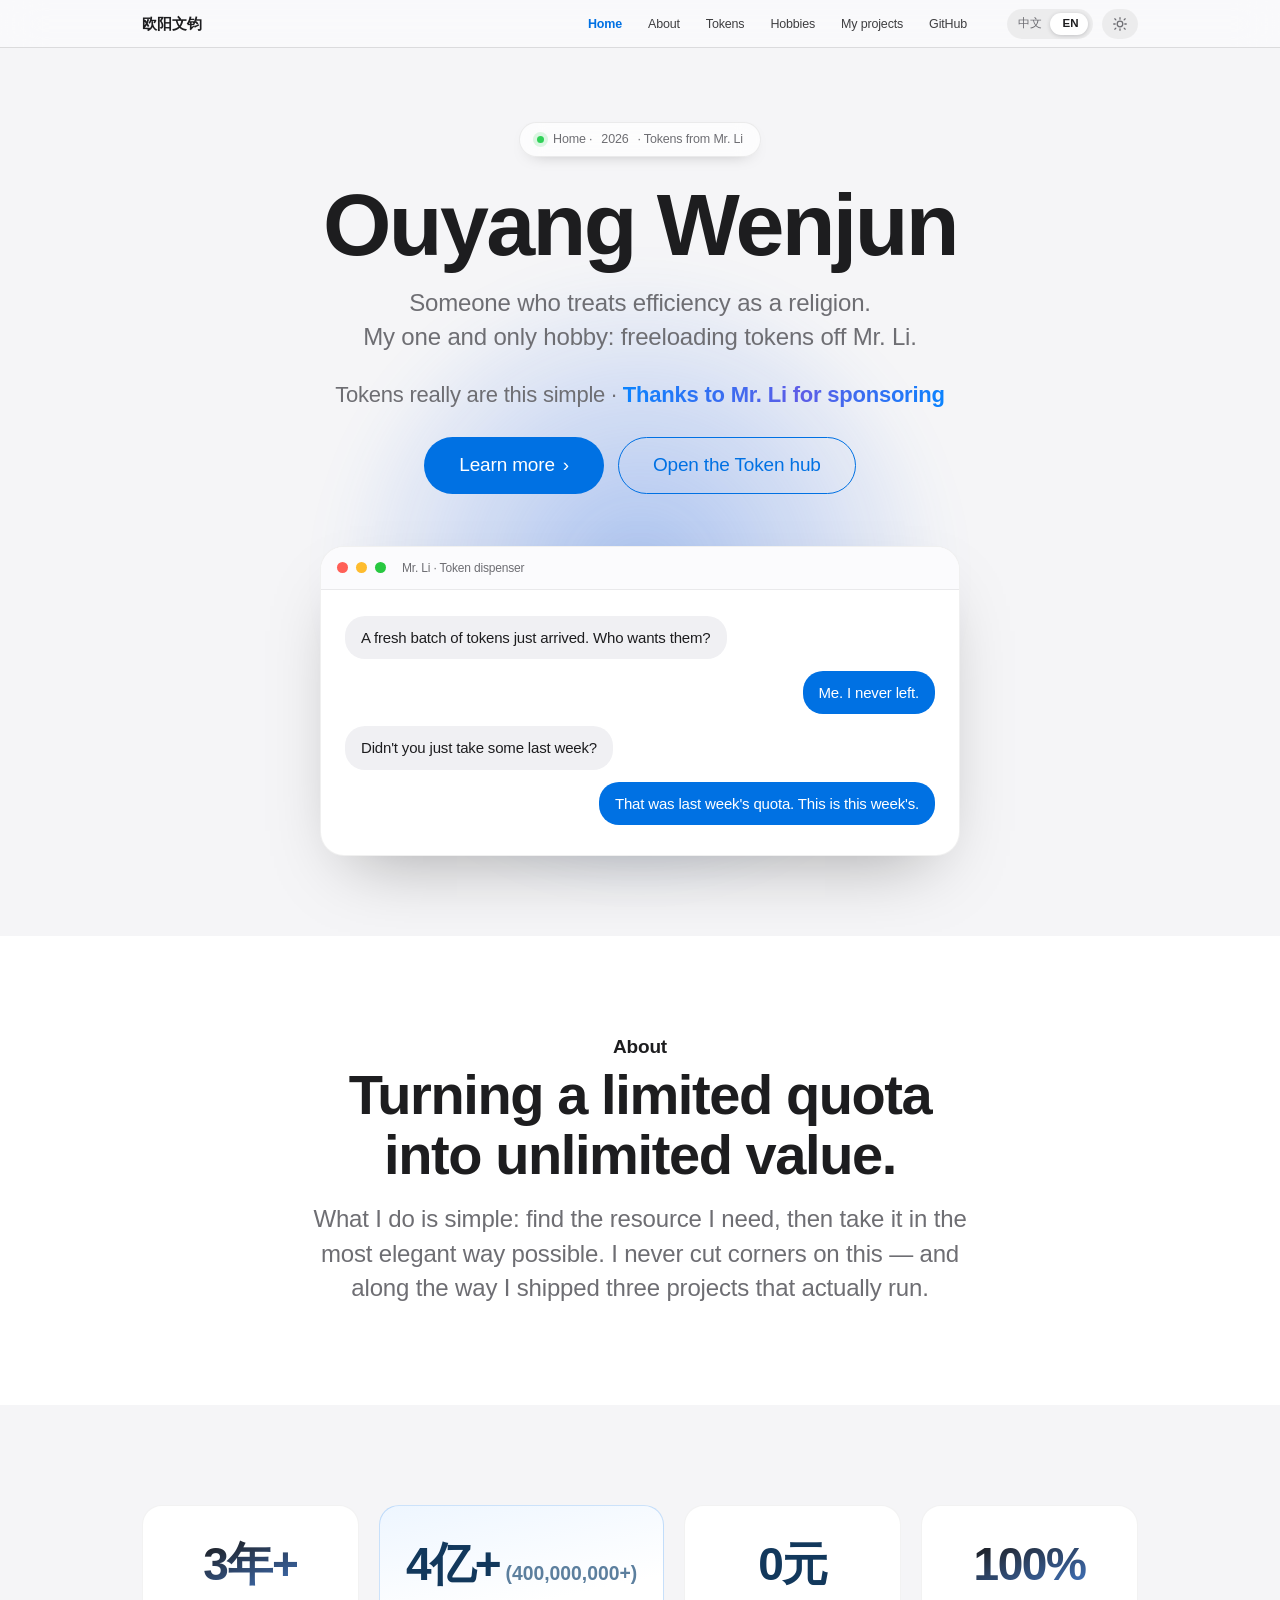
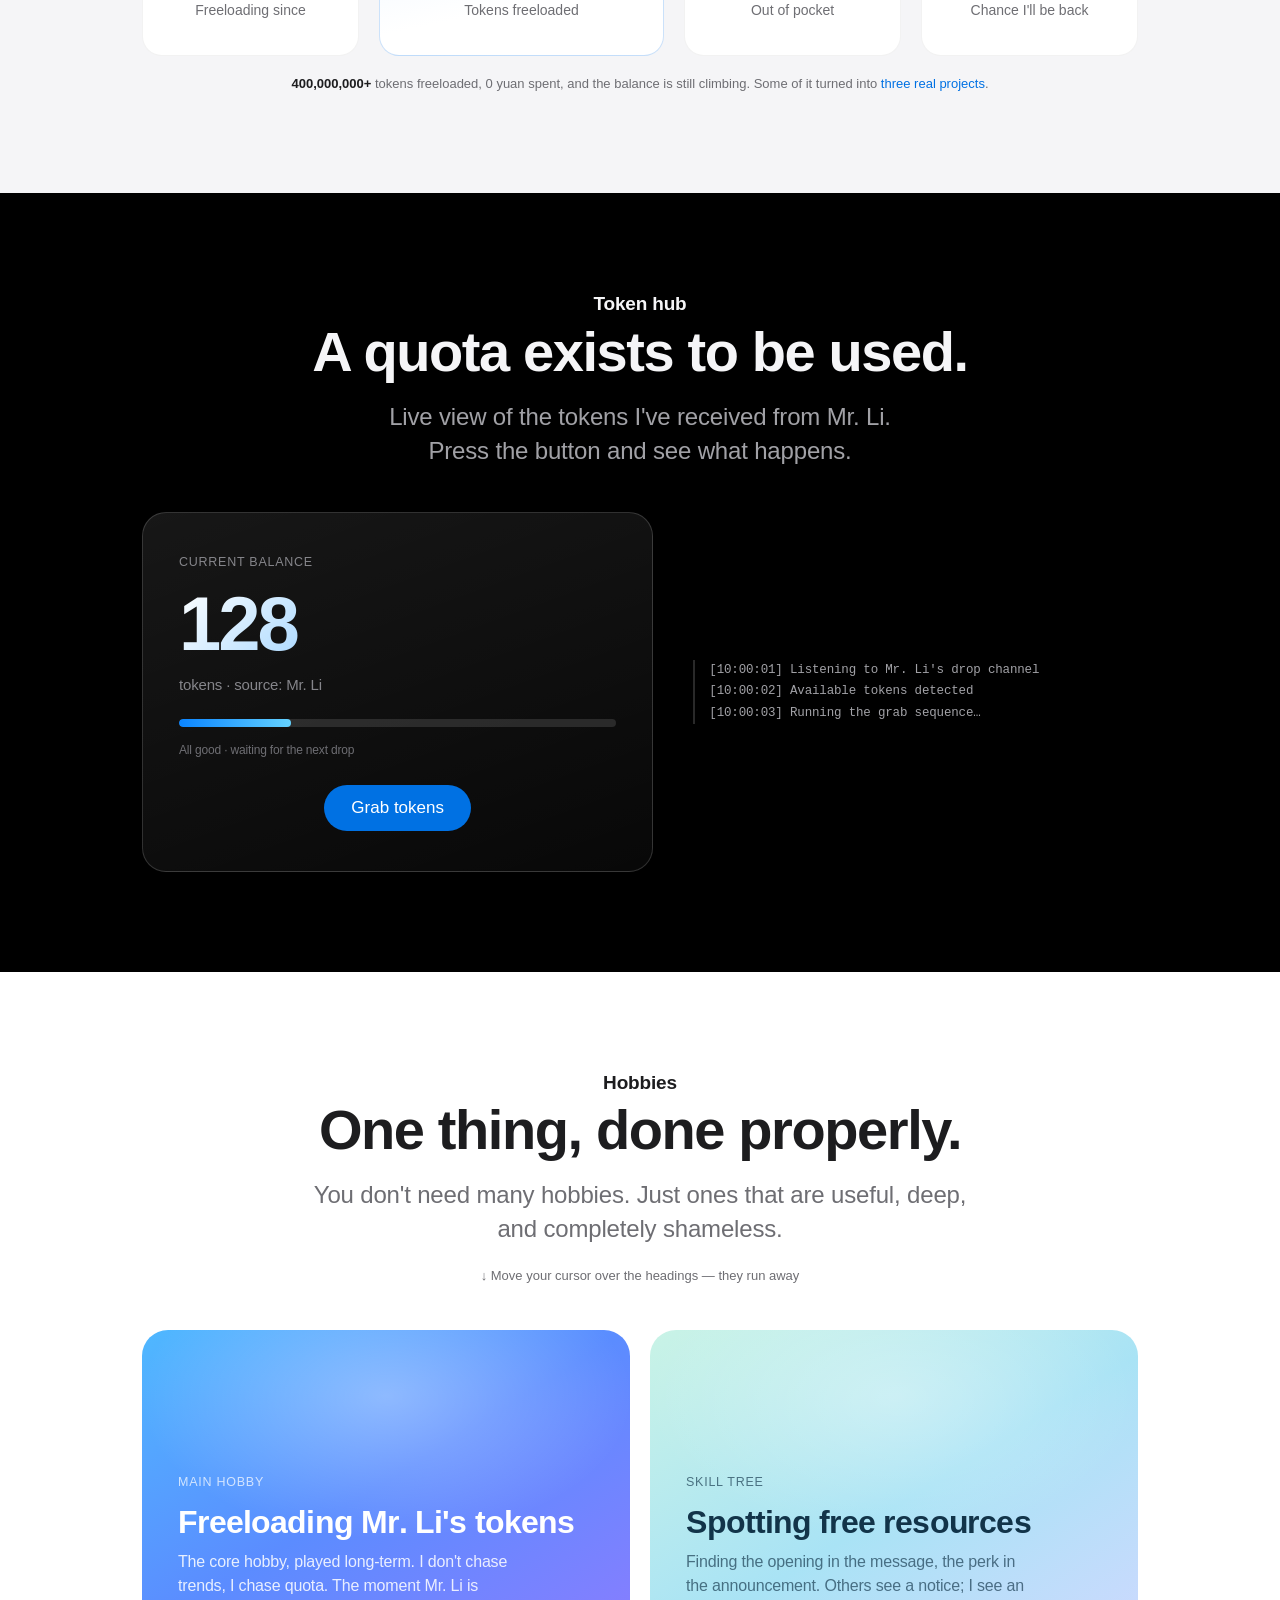
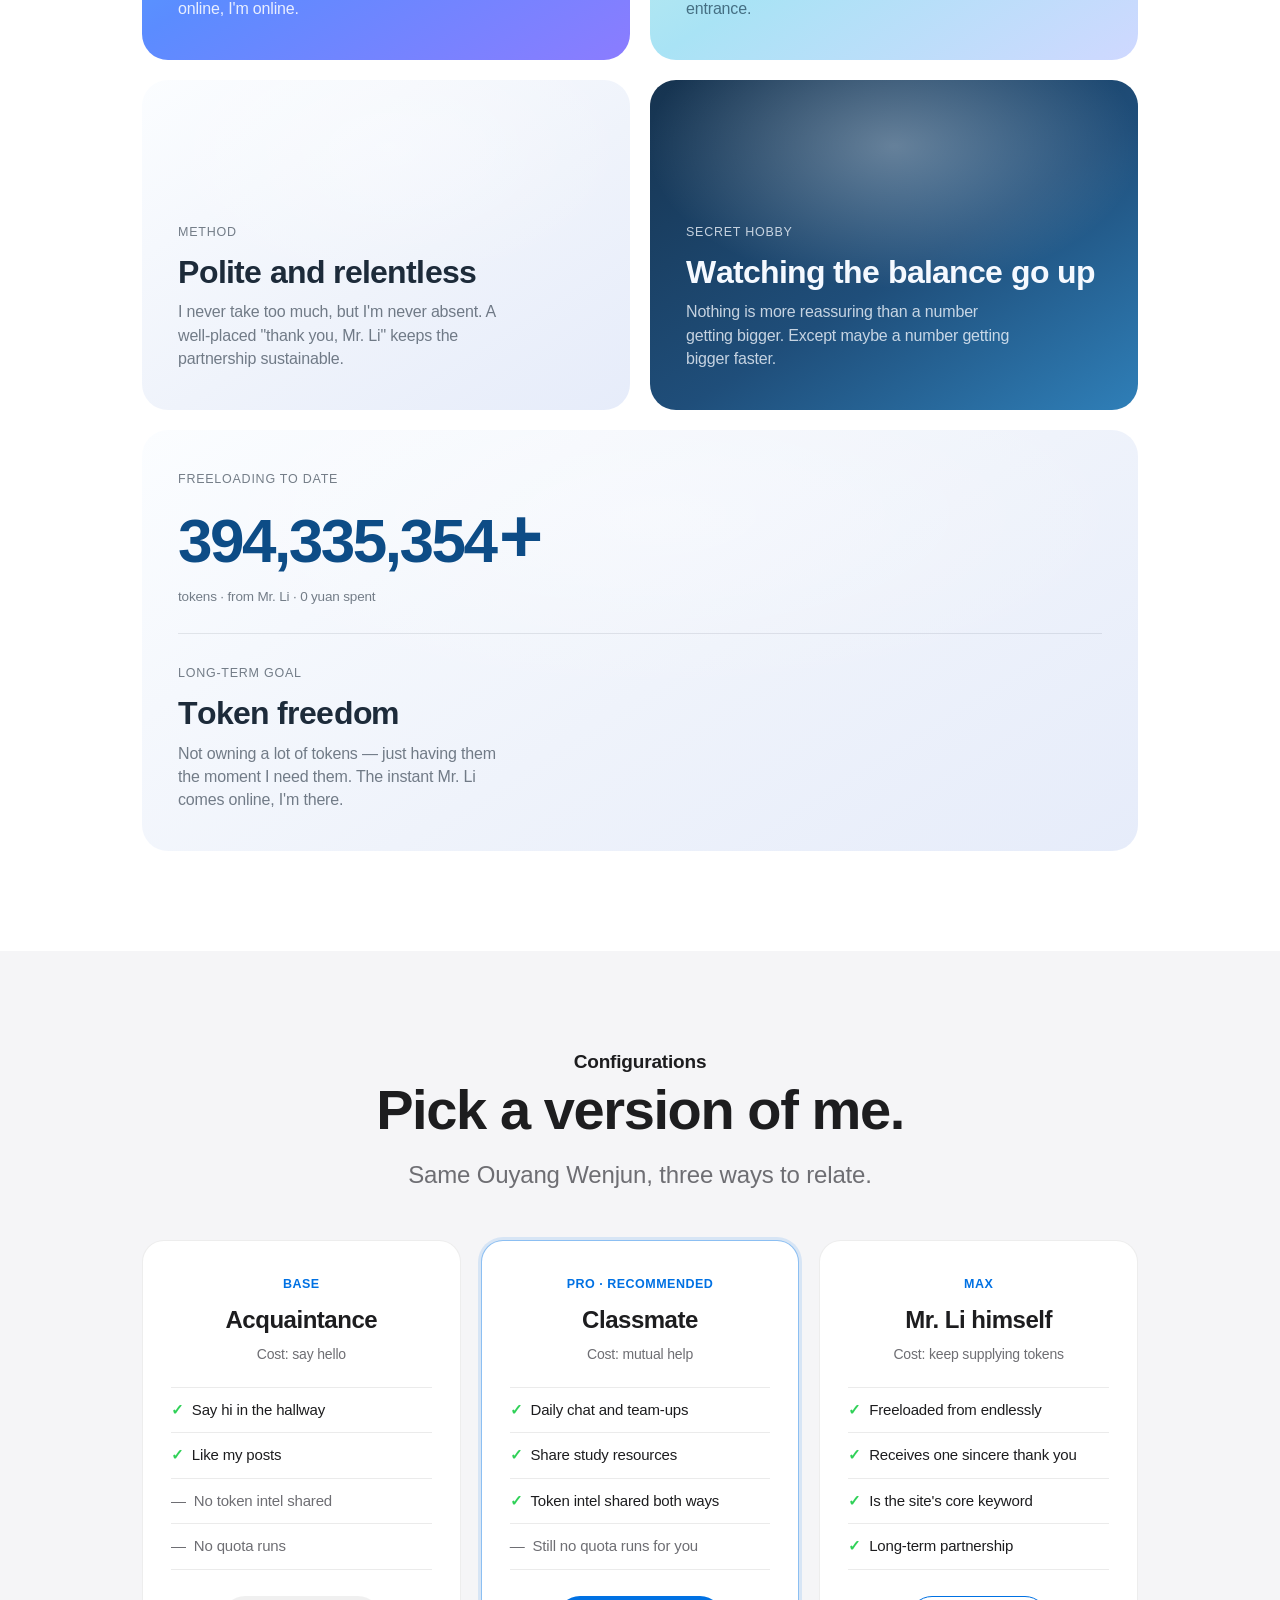
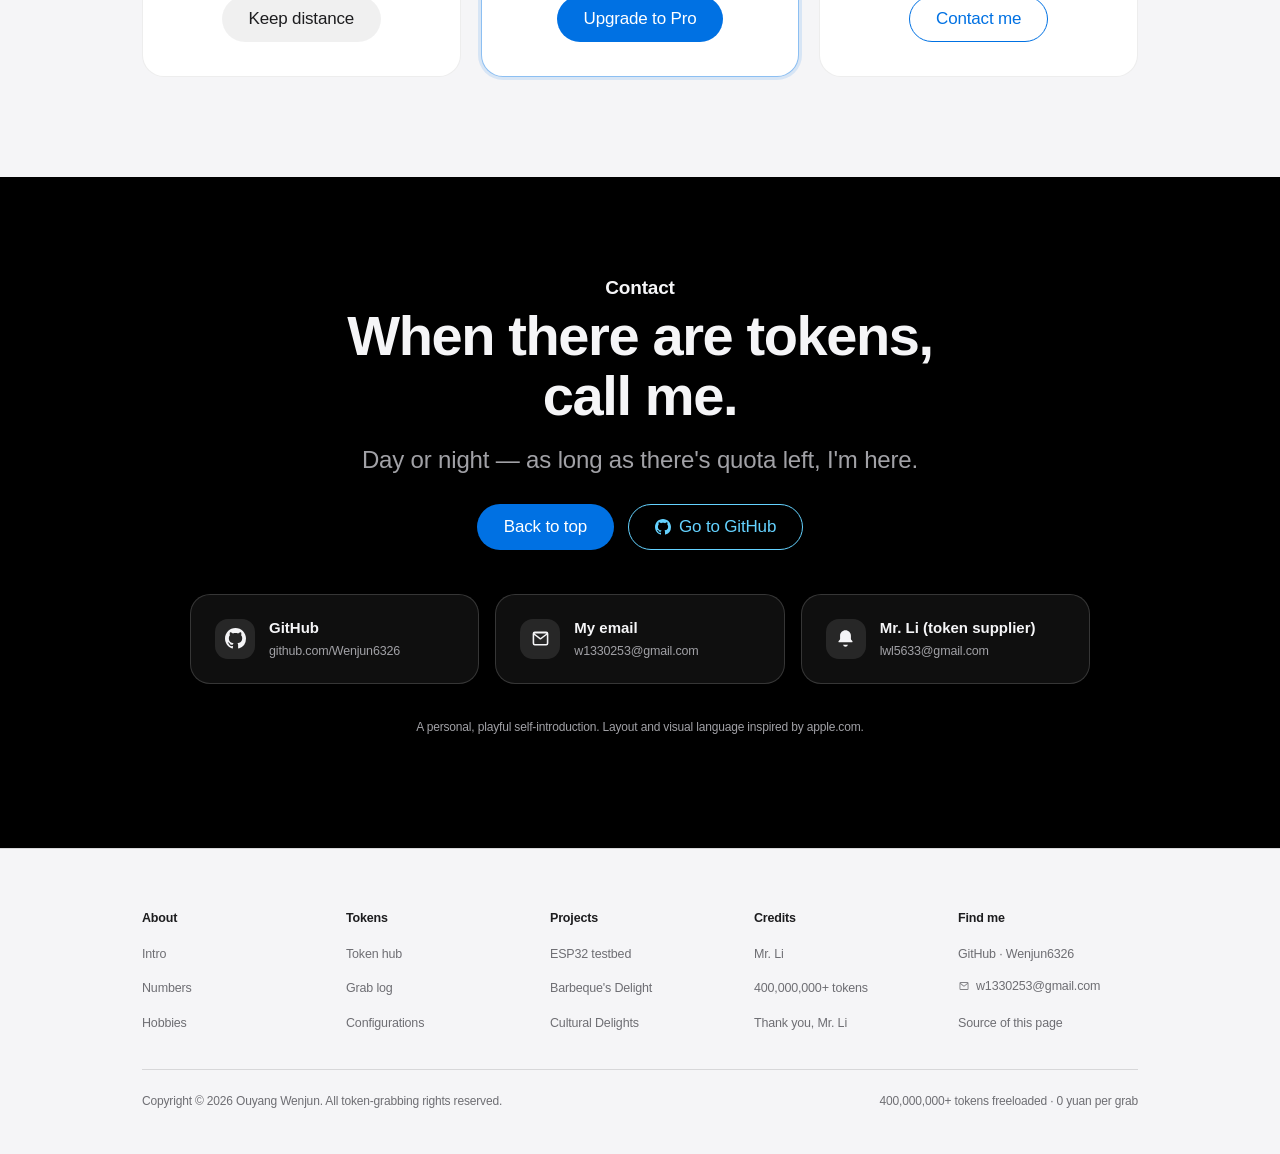
==== commit cb1d59c1: "fix: 导航栏对齐、暗色下文字不可见、语言切换不对称、主题切换加过渡 - 暗色模式下导航链接仍是黑色（基样式 rgba(0,0,0,.8) 无暗色覆盖，根本看不见）。   补上 #nav .bran" ====
--- a/index.html
+++ b/index.html
@@ -22,9 +22,9 @@
 <!-- i18n -->
 <meta name="i18n-title" data-zh="欧阳文钧 · 首页" data-en="Ouyang Wenjun · Home">
 <meta name="description" content="欧阳文钧的个人主页：爱好是白嫖李老师的东西（Token），以及用这些额度做出来的三个项目 —— ESP32-S3 无线测试平台与两个 Minecraft 模组移植。" data-en="Ouyang Wenjun's personal homepage: freeloading tokens off Mr. Li, and the three projects built with that quota — an ESP32-S3 wireless testbed and two Minecraft mod ports.">
-<link rel="stylesheet" href="styles.css?v=20261007c">
-<script src="assets/i18n-dict.js?v=20261007c"></script>
-<script src="assets/i18n-theme.js?v=20261007c"></script>
+<link rel="stylesheet" href="styles.css?v=20261007d">
+<script src="assets/i18n-dict.js?v=20261007d"></script>
+<script src="assets/i18n-theme.js?v=20261007d"></script>
 </head>
 <body>
 
@@ -382,7 +382,7 @@
 #tokenValue.pop{transform:scale(1.06);}
 </style>
 
-<script src="app.js?v=20261007c"></script>
+<script src="app.js?v=20261007d"></script>
 
 
 
--- a/styles.css
+++ b/styles.css
@@ -50,11 +50,17 @@
   max-width:var(--w);height:var(--nav-h);margin:0 auto;padding:0 22px;
   display:flex;align-items:center;gap:28px;
 }
-#nav .brand{font-size:15px;font-weight:600;letter-spacing:.01em;white-space:nowrap;}
+/* 显式行高，避免 align-items:center 下按基线对齐造成上下不齐 */
+#nav .brand{
+  font-size:15px;font-weight:600;letter-spacing:.01em;white-space:nowrap;
+  line-height:var(--nav-h);color:var(--ink);
+  transition:color .3s var(--ease);
+}
 #nav .brand:hover{color:var(--accent);}
-#nav .links{display:flex;gap:26px;margin-left:auto;}
+#nav .links{display:flex;align-items:center;gap:26px;margin-left:auto;}
 #nav .links a{
-  font-size:12.5px;color:rgba(0,0,0,.8);opacity:.85;
+  display:flex;align-items:center;height:var(--nav-h);
+  font-size:12.5px;line-height:1;color:var(--ink);opacity:.85;
   transition:color .3s var(--ease),opacity .3s var(--ease);
 }
 #nav .links a:hover{color:var(--accent);opacity:1;}
@@ -211,6 +217,7 @@
 
 /* ============ 文字磁吸 ============ */
 .magnet{display:inline-block;transition:transform .55s var(--spring);will-change:transform;cursor:default;}
+.magnet-word{display:inline-block;white-space:nowrap;}
 .magnet.ch{display:inline-block;transition:transform .6s var(--spring),color .3s var(--ease);}
 .magnet.ch.live{transition:transform .12s linear,color .3s var(--ease);}
 .magnet.ch.near{color:#0a84ff;text-shadow:0 0 22px rgba(10,132,255,.28);}
@@ -529,8 +536,15 @@
 .tool-btn:focus-visible{outline:2px solid var(--accent);outline-offset:2px;}
 
 /* 语言切换：中文 / EN 双标签，高亮当前语言 */
-.lang-toggle{position:relative;padding:0 8px;font-size:11.5px;letter-spacing:.01em;}
-.lang-toggle .lg{position:relative;z-index:1;padding:0 5px;line-height:30px;transition:color .3s var(--ease);}
+/* 语言切换：两段等宽并各自居中，中文与英文的视觉位置才对称 */
+.lang-toggle{position:relative;width:86px;padding:0 4px;font-size:11.5px;letter-spacing:0;}
+.lang-toggle .lg{
+  flex:1 1 0;min-width:0;
+  position:relative;z-index:1;
+  display:flex;align-items:center;justify-content:center;
+  height:100%;line-height:1;
+  transition:color .3s var(--ease);
+}
 .lang-toggle .lg-en{opacity:.5;}
 .lang-toggle::before{
   content:"";position:absolute;top:3px;left:4px;width:calc(50% - 4px);height:calc(100% - 6px);
@@ -545,7 +559,7 @@
 
 /* 主题切换：图标随模式切换 */
 .theme-toggle svg{width:16px;height:16px;fill:none;stroke:currentColor;stroke-width:1.9;stroke-linecap:round;stroke-linejoin:round;}
-.theme-toggle .ic-moon{display:none;}
+.theme-toggle .ic-moon{display:none;fill:currentColor;stroke-width:1.4;}
 .theme-toggle.is-dark .ic-sun{display:none;}
 .theme-toggle.is-dark .ic-moon{display:block;}
 
@@ -577,6 +591,11 @@
 
 /* 导航与磨砂层 */
 html[data-theme="dark"] #nav{background:rgba(22,22,24,.74);}
+html[data-theme="dark"] #nav .brand,
+html[data-theme="dark"] #nav .links a{color:#f5f5f7;}
+html[data-theme="dark"] #nav .links a:hover,
+html[data-theme="dark"] #nav .links a.on,
+html[data-theme="dark"] #nav .brand:hover{color:var(--accent);}
 html[data-theme="dark"] .p-nav{background:rgba(22,22,24,.82);}
 html[data-theme="dark"] .p-nav a{background:rgba(255,255,255,.09);color:#d2d2d7;}
 html[data-theme="dark"] .tool-btn{background:rgba(255,255,255,.11);color:#d2d2d7;}
@@ -643,4 +662,62 @@
 html[data-theme="dark"] .art.art-green{background:linear-gradient(150deg,#14231a,#101c16);}
 
 /* 滚动条 */
-html[data-theme="dark"]{scrollbar-color:#3a3a3c #0a0a0a;}+html[data-theme="dark"]{scrollbar-color:#3a3a3c #0a0a0a;}
+
+/* =========================================================
+   主题切换的丝滑过渡
+   .theme-anim 在首帧之后才由脚本加上，避免首屏加载时也做过渡
+   ========================================================= */
+html.theme-anim,
+html.theme-anim body,
+html.theme-anim #nav,
+html.theme-anim #nav .brand,
+html.theme-anim #nav .links a,
+html.theme-anim .tool-btn,
+html.theme-anim .p-nav,
+html.theme-anim .p-nav a,
+html.theme-anim .card,
+html.theme-anim .card .bar,
+html.theme-anim .card .bar span,
+html.theme-anim .bubble,
+html.theme-anim .stat,
+html.theme-anim .model,
+html.theme-anim .model li,
+html.theme-anim .summary-band,
+html.theme-anim .summary-band .s-card,
+html.theme-anim .tile,
+html.theme-anim .art,
+html.theme-anim .hero-badge,
+html.theme-anim .c-card,
+html.theme-anim .lang-toggle .lg,
+html.theme-anim .foot-links a,
+html.theme-anim footer,
+html.theme-anim section,
+html.theme-anim h1,
+html.theme-anim h2,
+html.theme-anim h3,
+html.theme-anim p,
+html.theme-anim a,
+html.theme-anim span,
+html.theme-anim li,
+html.theme-anim .facts .fk,
+html.theme-anim .facts .fv{
+  transition:
+    background-color .42s var(--ease),
+    border-color .42s var(--ease),
+    color .42s var(--ease),
+    fill .42s var(--ease),
+    box-shadow .42s var(--ease);
+}
+/* View Transitions 的圆形揭示：从切换按钮扩散 */
+::view-transition-old(theme-reveal),
+::view-transition-new(theme-reveal){animation:none;mix-blend-mode:normal;}
+html.theme-vt::view-transition-old(root),
+html.theme-vt::view-transition-new(root){animation:none;}
+html.theme-vt::view-transition-old(root){z-index:1;}
+html.theme-vt::view-transition-new(root){z-index:2;}
+@media (prefers-reduced-motion:reduce){
+  html.theme-anim,
+  html.theme-anim body,
+  html.theme-anim *{transition:none !important;}
+}
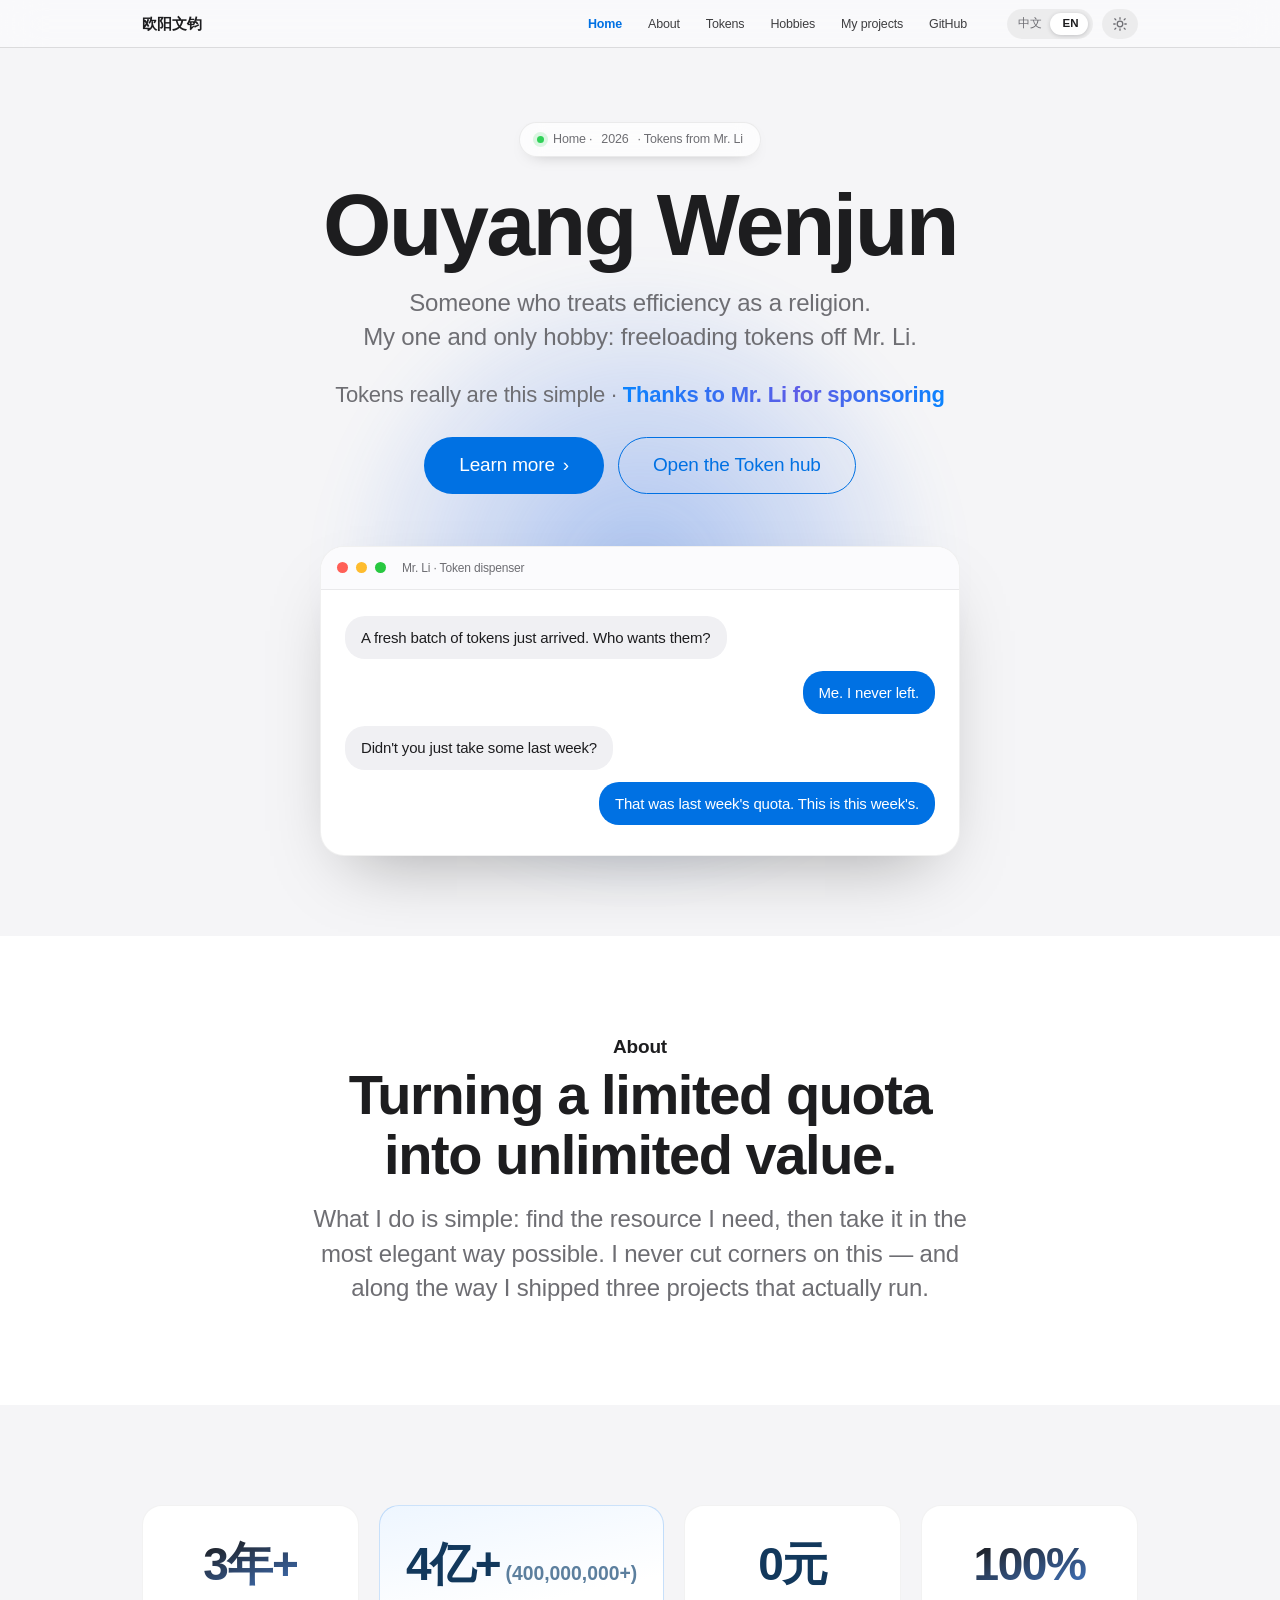
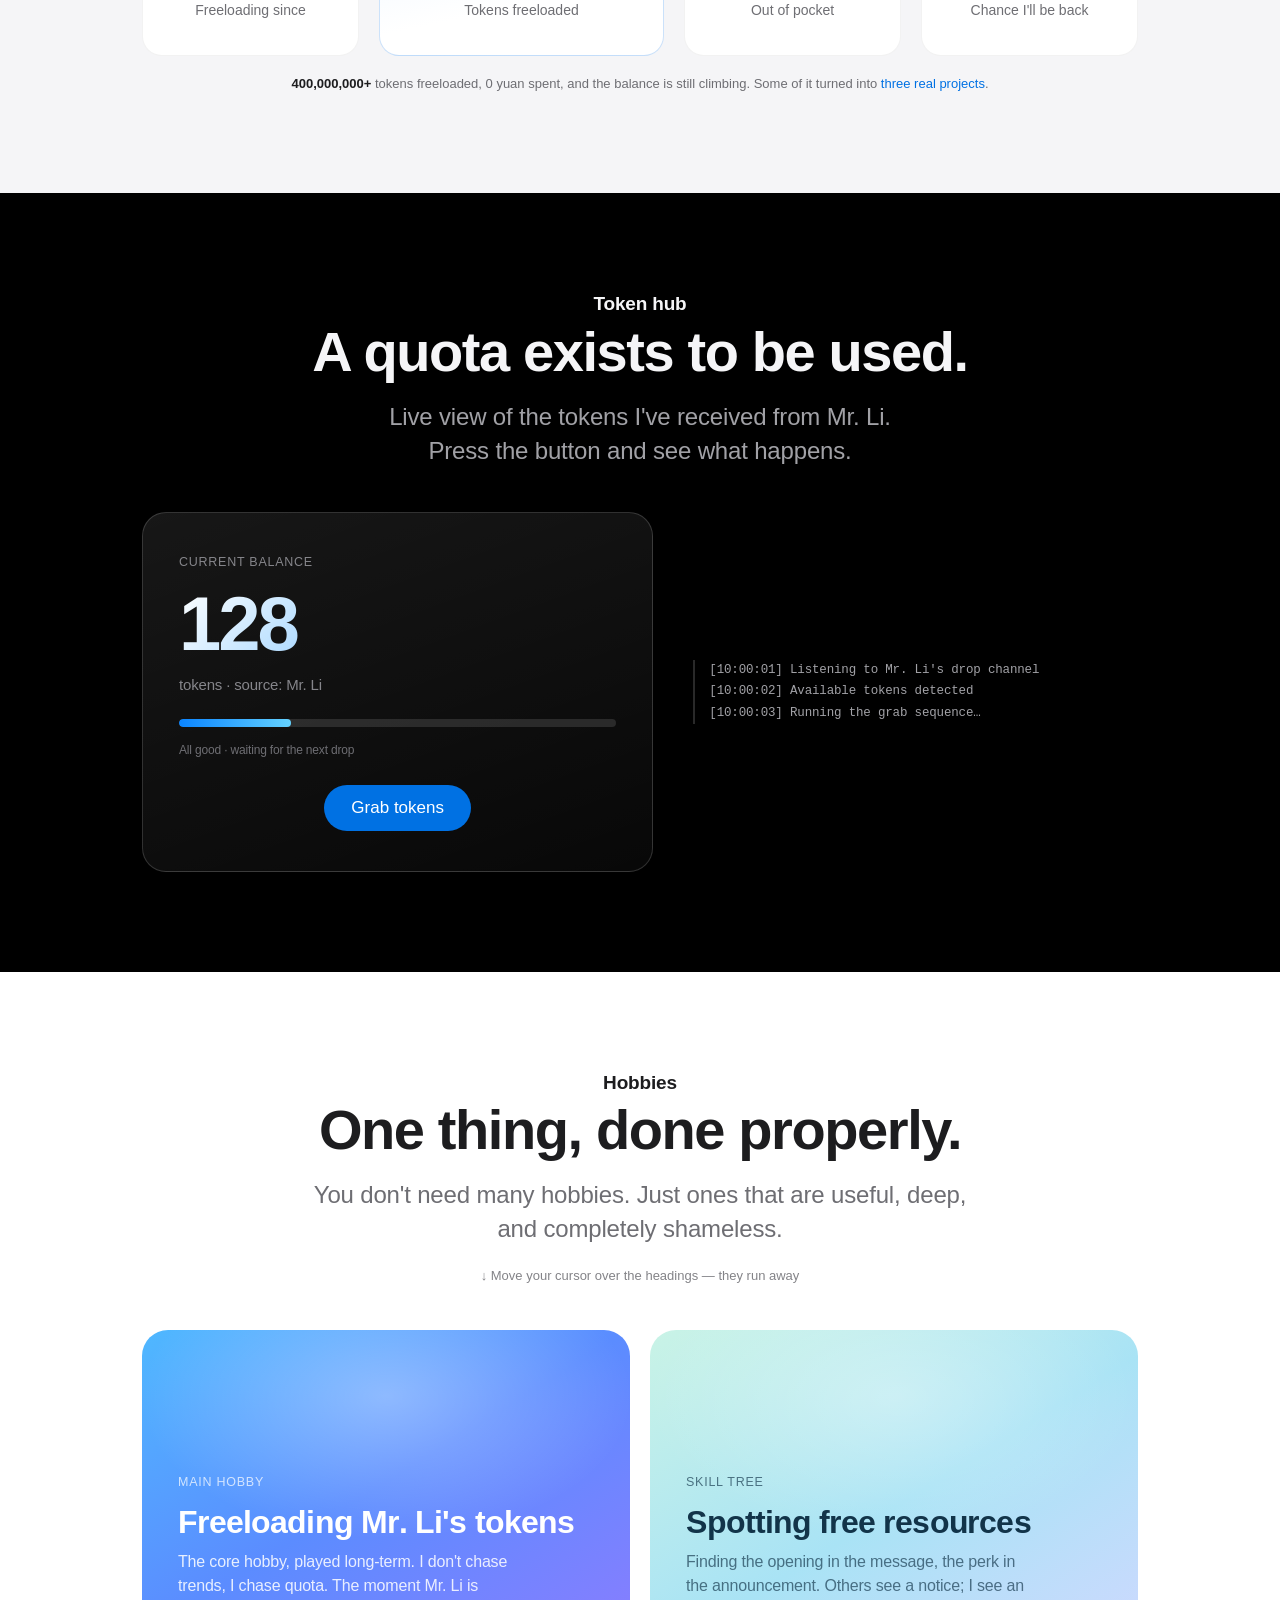
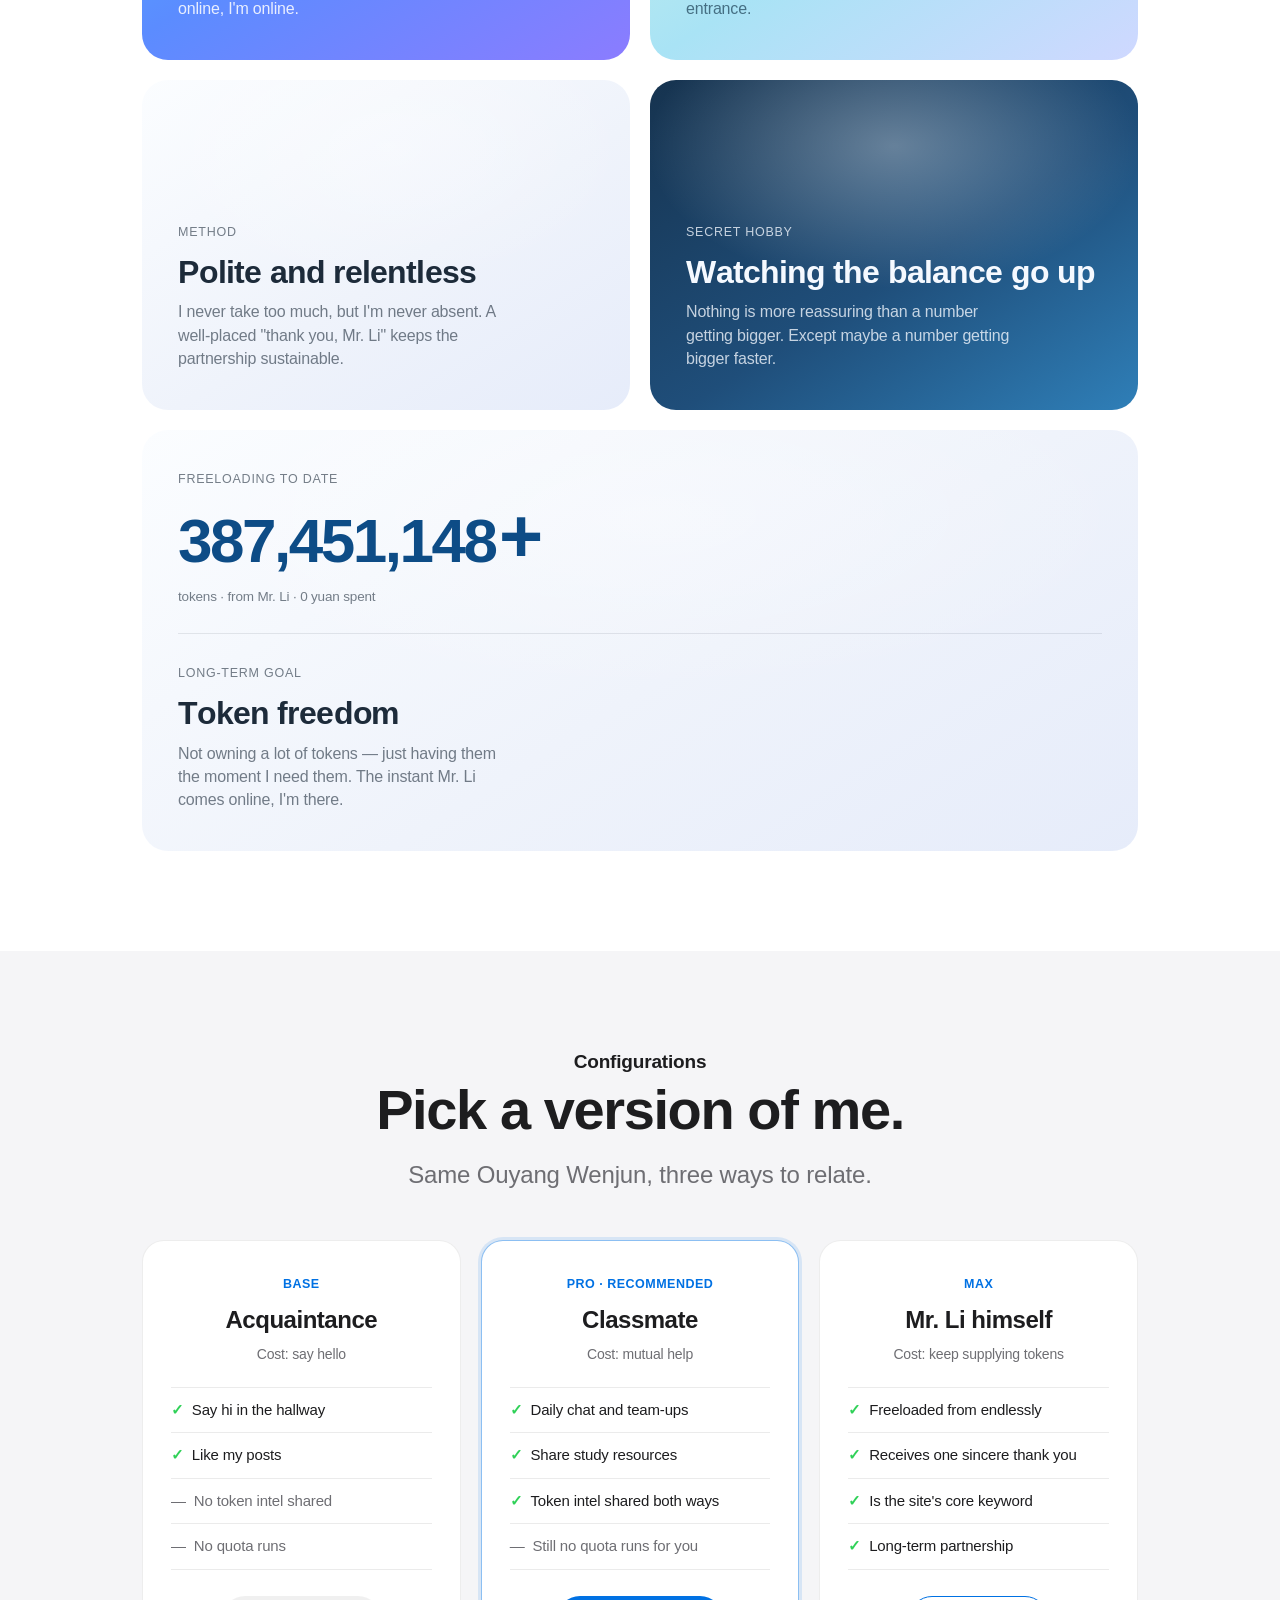
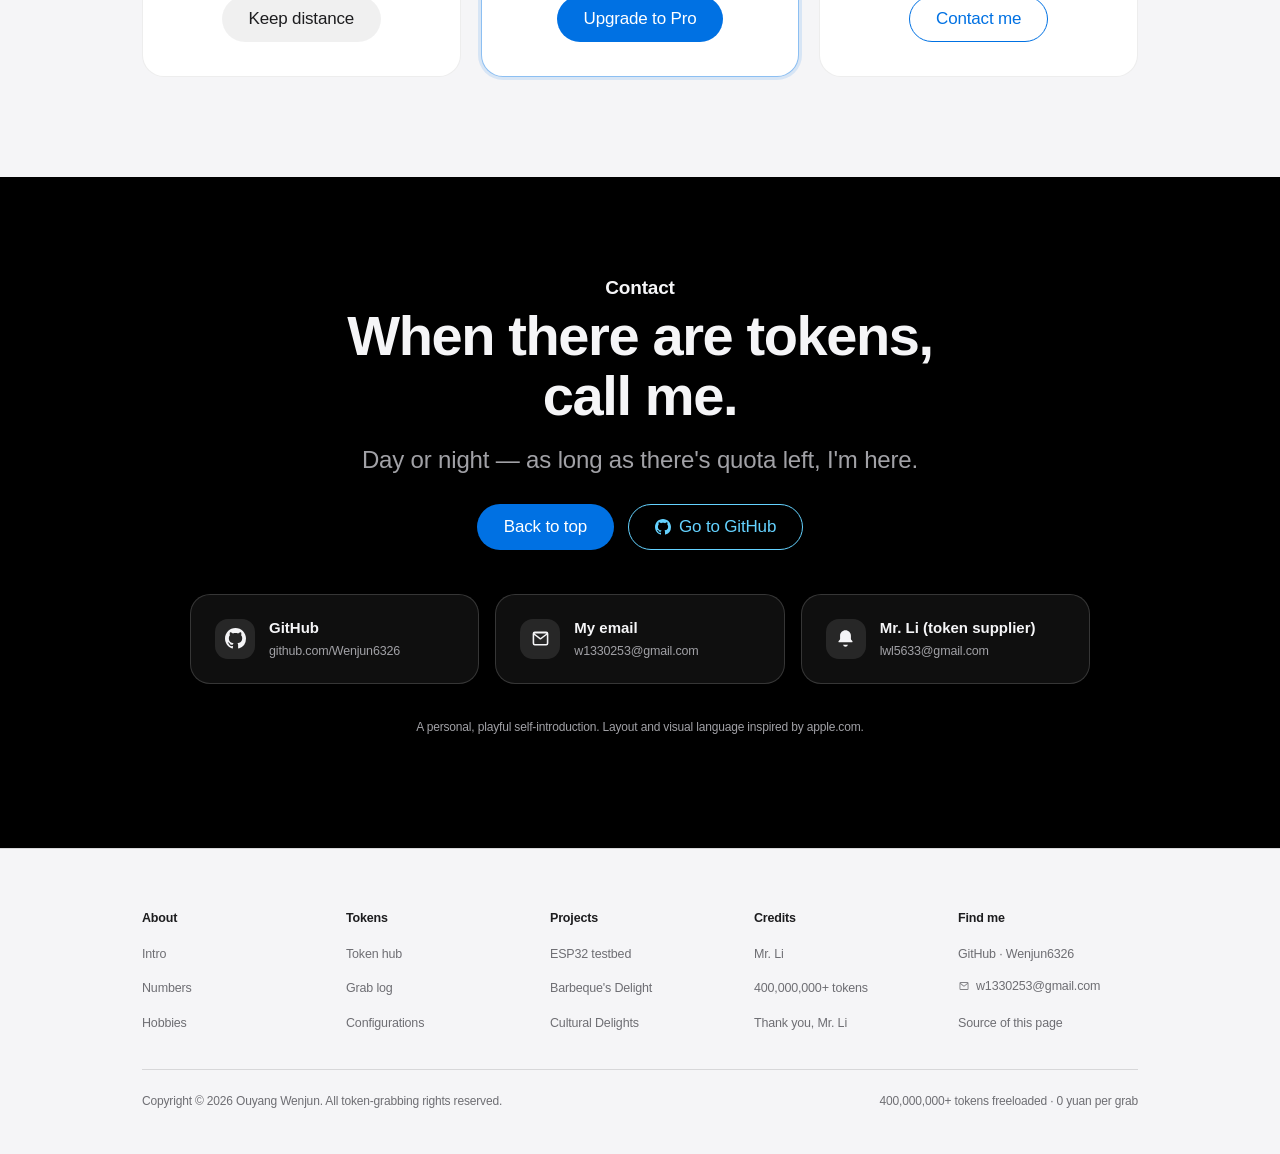
==== commit 56a756e4: "fix: 恢复被主题过渡覆盖的入场与悬停动画 上一版为了让主题切换丝滑，加了一条 `transition:` 简写规则，选择器覆盖了 section/h1/h2/h3/p/span/li/a 等大量元" ====
--- a/index.html
+++ b/index.html
@@ -22,9 +22,9 @@
 <!-- i18n -->
 <meta name="i18n-title" data-zh="欧阳文钧 · 首页" data-en="Ouyang Wenjun · Home">
 <meta name="description" content="欧阳文钧的个人主页：爱好是白嫖李老师的东西（Token），以及用这些额度做出来的三个项目 —— ESP32-S3 无线测试平台与两个 Minecraft 模组移植。" data-en="Ouyang Wenjun's personal homepage: freeloading tokens off Mr. Li, and the three projects built with that quota — an ESP32-S3 wireless testbed and two Minecraft mod ports.">
-<link rel="stylesheet" href="styles.css?v=20261007d">
-<script src="assets/i18n-dict.js?v=20261007d"></script>
-<script src="assets/i18n-theme.js?v=20261007d"></script>
+<link rel="stylesheet" href="styles.css?v=20261007e">
+<script src="assets/i18n-dict.js?v=20261007e"></script>
+<script src="assets/i18n-theme.js?v=20261007e"></script>
 </head>
 <body>
 
@@ -382,7 +382,7 @@
 #tokenValue.pop{transform:scale(1.06);}
 </style>
 
-<script src="app.js?v=20261007d"></script>
+<script src="app.js?v=20261007e"></script>
 
 
 
--- a/styles.css
+++ b/styles.css
@@ -665,59 +665,16 @@
 html[data-theme="dark"]{scrollbar-color:#3a3a3c #0a0a0a;}
 
 /* =========================================================
-   主题切换的丝滑过渡
-   .theme-anim 在首帧之后才由脚本加上，避免首屏加载时也做过渡
+   主题切换
+   注意：这里【不能】写 transition 简写或 transition-duration。
+   那会覆盖元素原有的过渡（.reveal 的 0.9s 入场、.tile/.stat/.model
+   的 transform + box-shadow 悬停上浮），导致整站动效被削弱。
+   颜色过渡改由 assets/i18n-theme.js 在切换瞬间用 Web Animations API 补，
+   View Transitions 可用时则走「从按钮扩散」的圆形揭示。
    ========================================================= */
-html.theme-anim,
-html.theme-anim body,
-html.theme-anim #nav,
-html.theme-anim #nav .brand,
-html.theme-anim #nav .links a,
-html.theme-anim .tool-btn,
-html.theme-anim .p-nav,
-html.theme-anim .p-nav a,
-html.theme-anim .card,
-html.theme-anim .card .bar,
-html.theme-anim .card .bar span,
-html.theme-anim .bubble,
-html.theme-anim .stat,
-html.theme-anim .model,
-html.theme-anim .model li,
-html.theme-anim .summary-band,
-html.theme-anim .summary-band .s-card,
-html.theme-anim .tile,
-html.theme-anim .art,
-html.theme-anim .hero-badge,
-html.theme-anim .c-card,
-html.theme-anim .lang-toggle .lg,
-html.theme-anim .foot-links a,
-html.theme-anim footer,
-html.theme-anim section,
-html.theme-anim h1,
-html.theme-anim h2,
-html.theme-anim h3,
-html.theme-anim p,
-html.theme-anim a,
-html.theme-anim span,
-html.theme-anim li,
-html.theme-anim .facts .fk,
-html.theme-anim .facts .fv{
-  transition:
-    background-color .42s var(--ease),
-    border-color .42s var(--ease),
-    color .42s var(--ease),
-    fill .42s var(--ease),
-    box-shadow .42s var(--ease);
-}
-/* View Transitions 的圆形揭示：从切换按钮扩散 */
 ::view-transition-old(theme-reveal),
 ::view-transition-new(theme-reveal){animation:none;mix-blend-mode:normal;}
 html.theme-vt::view-transition-old(root),
 html.theme-vt::view-transition-new(root){animation:none;}
 html.theme-vt::view-transition-old(root){z-index:1;}
-html.theme-vt::view-transition-new(root){z-index:2;}
-@media (prefers-reduced-motion:reduce){
-  html.theme-anim,
-  html.theme-anim body,
-  html.theme-anim *{transition:none !important;}
-}+html.theme-vt::view-transition-new(root){z-index:2;}
